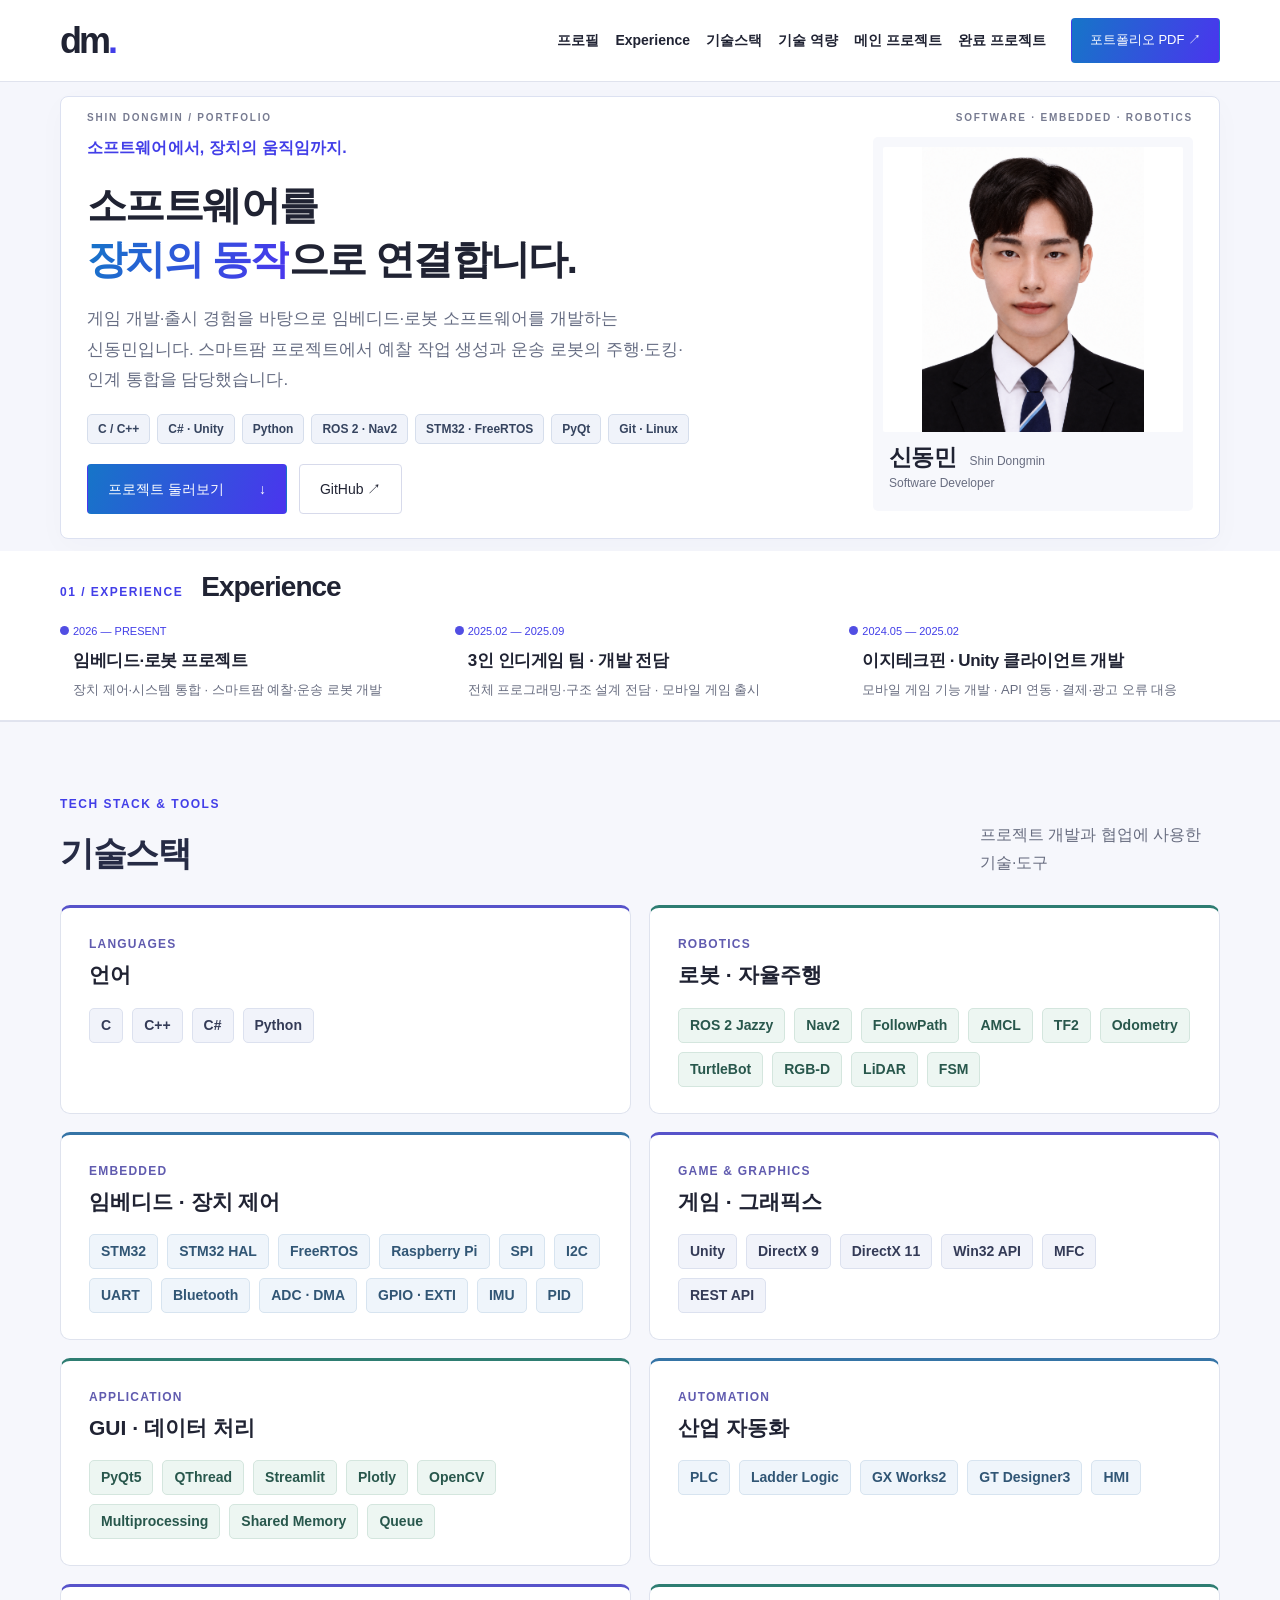
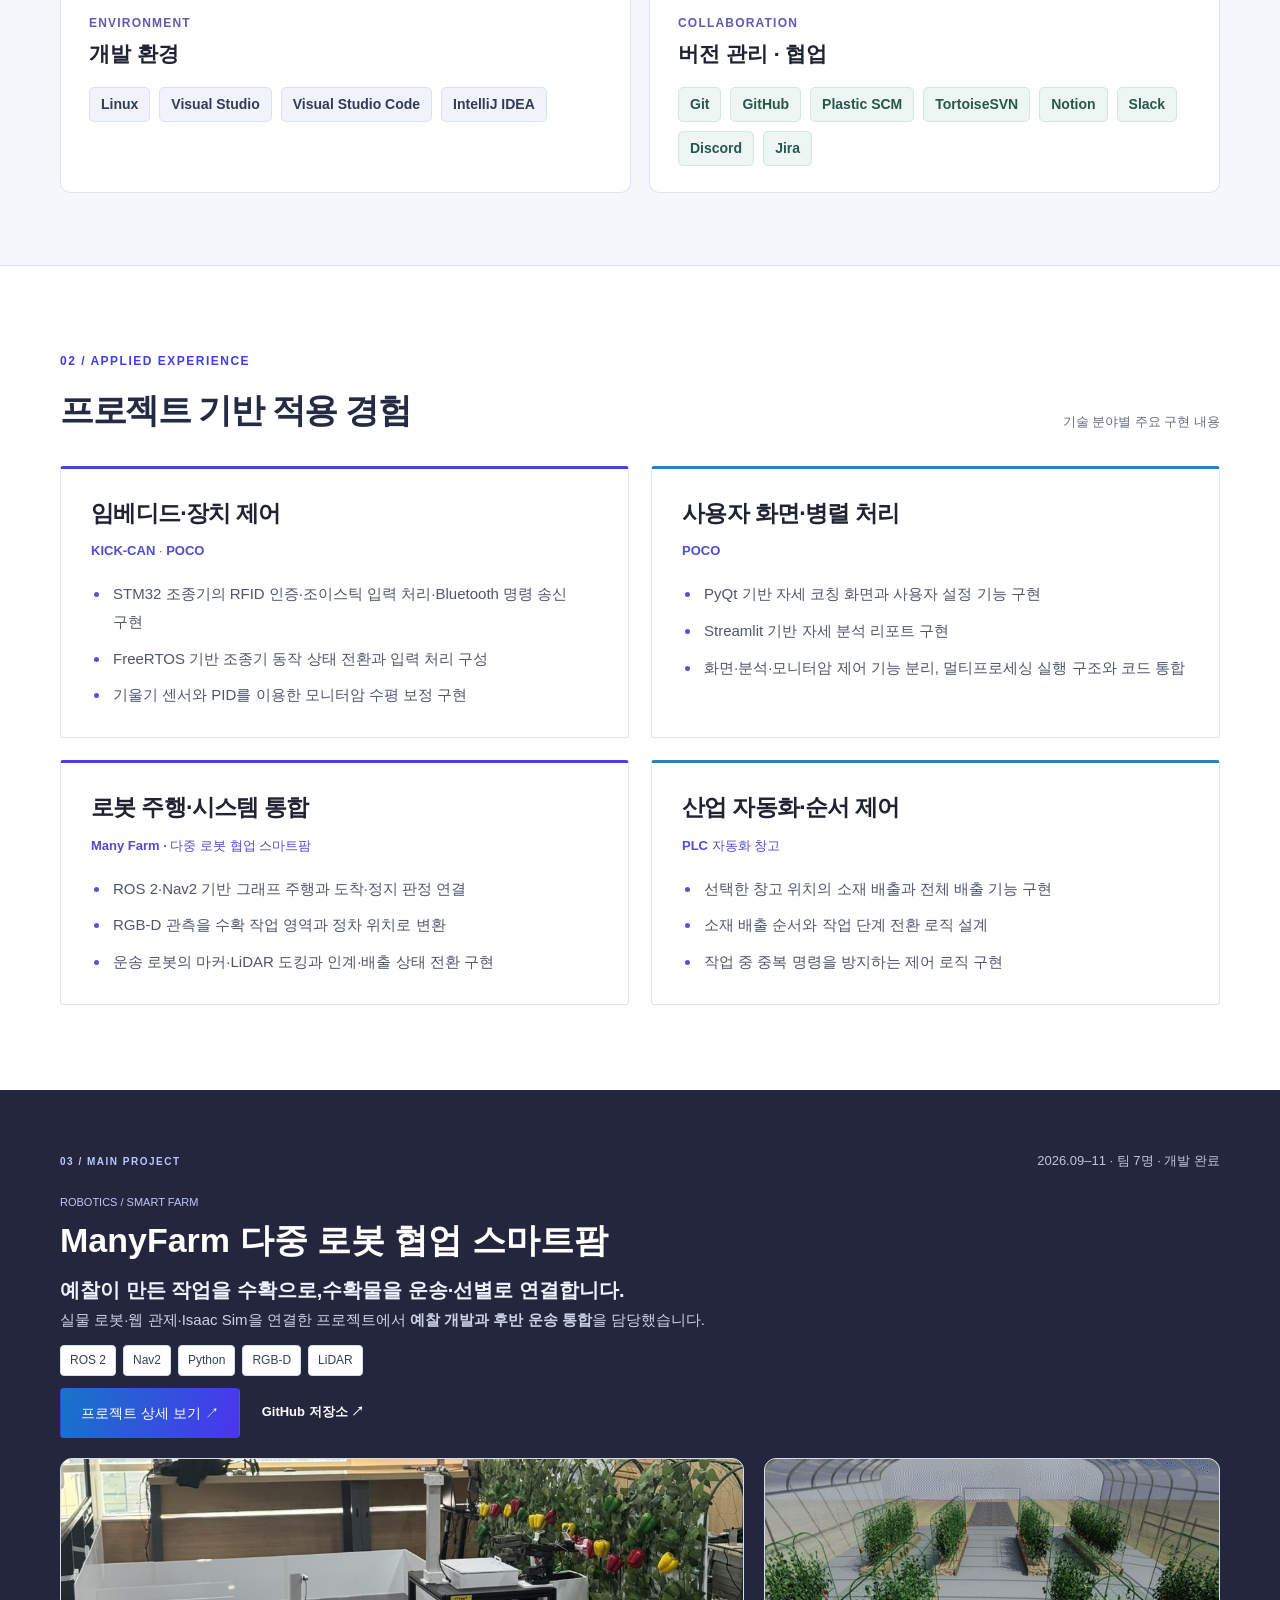
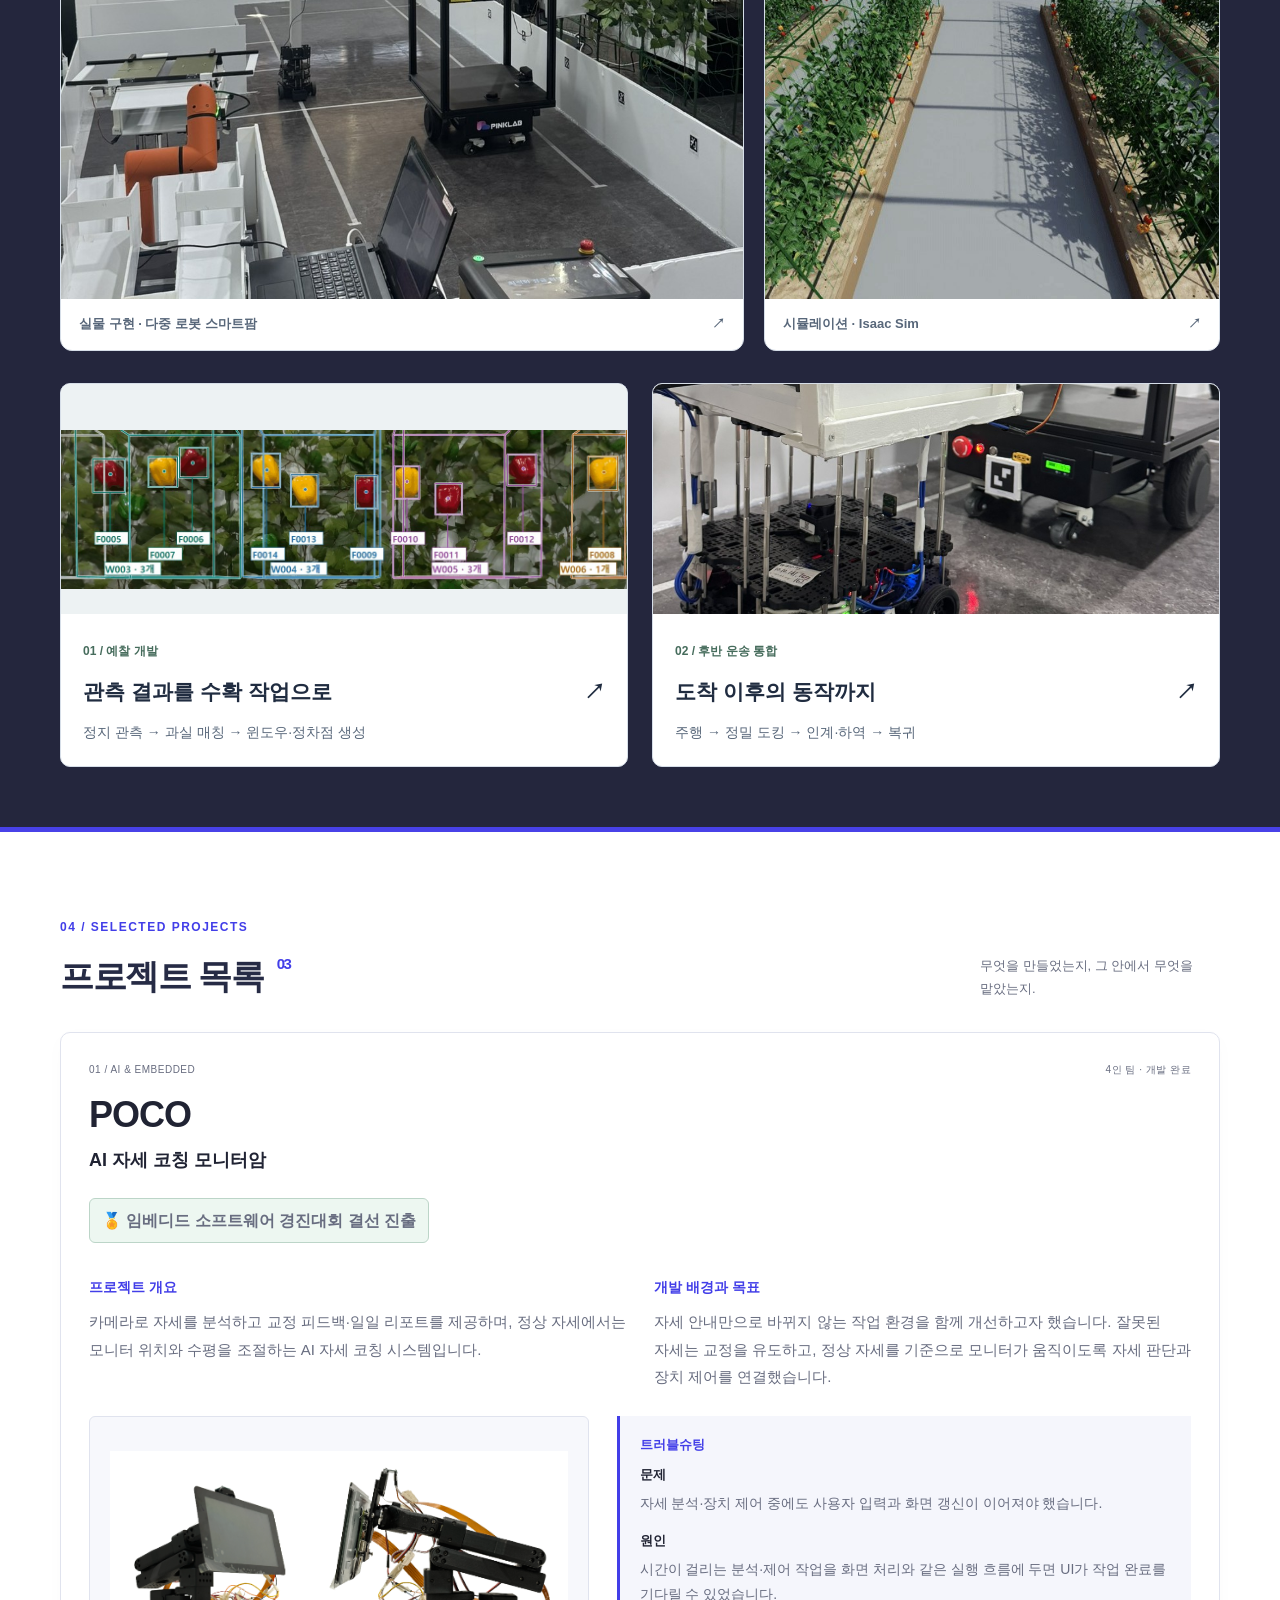
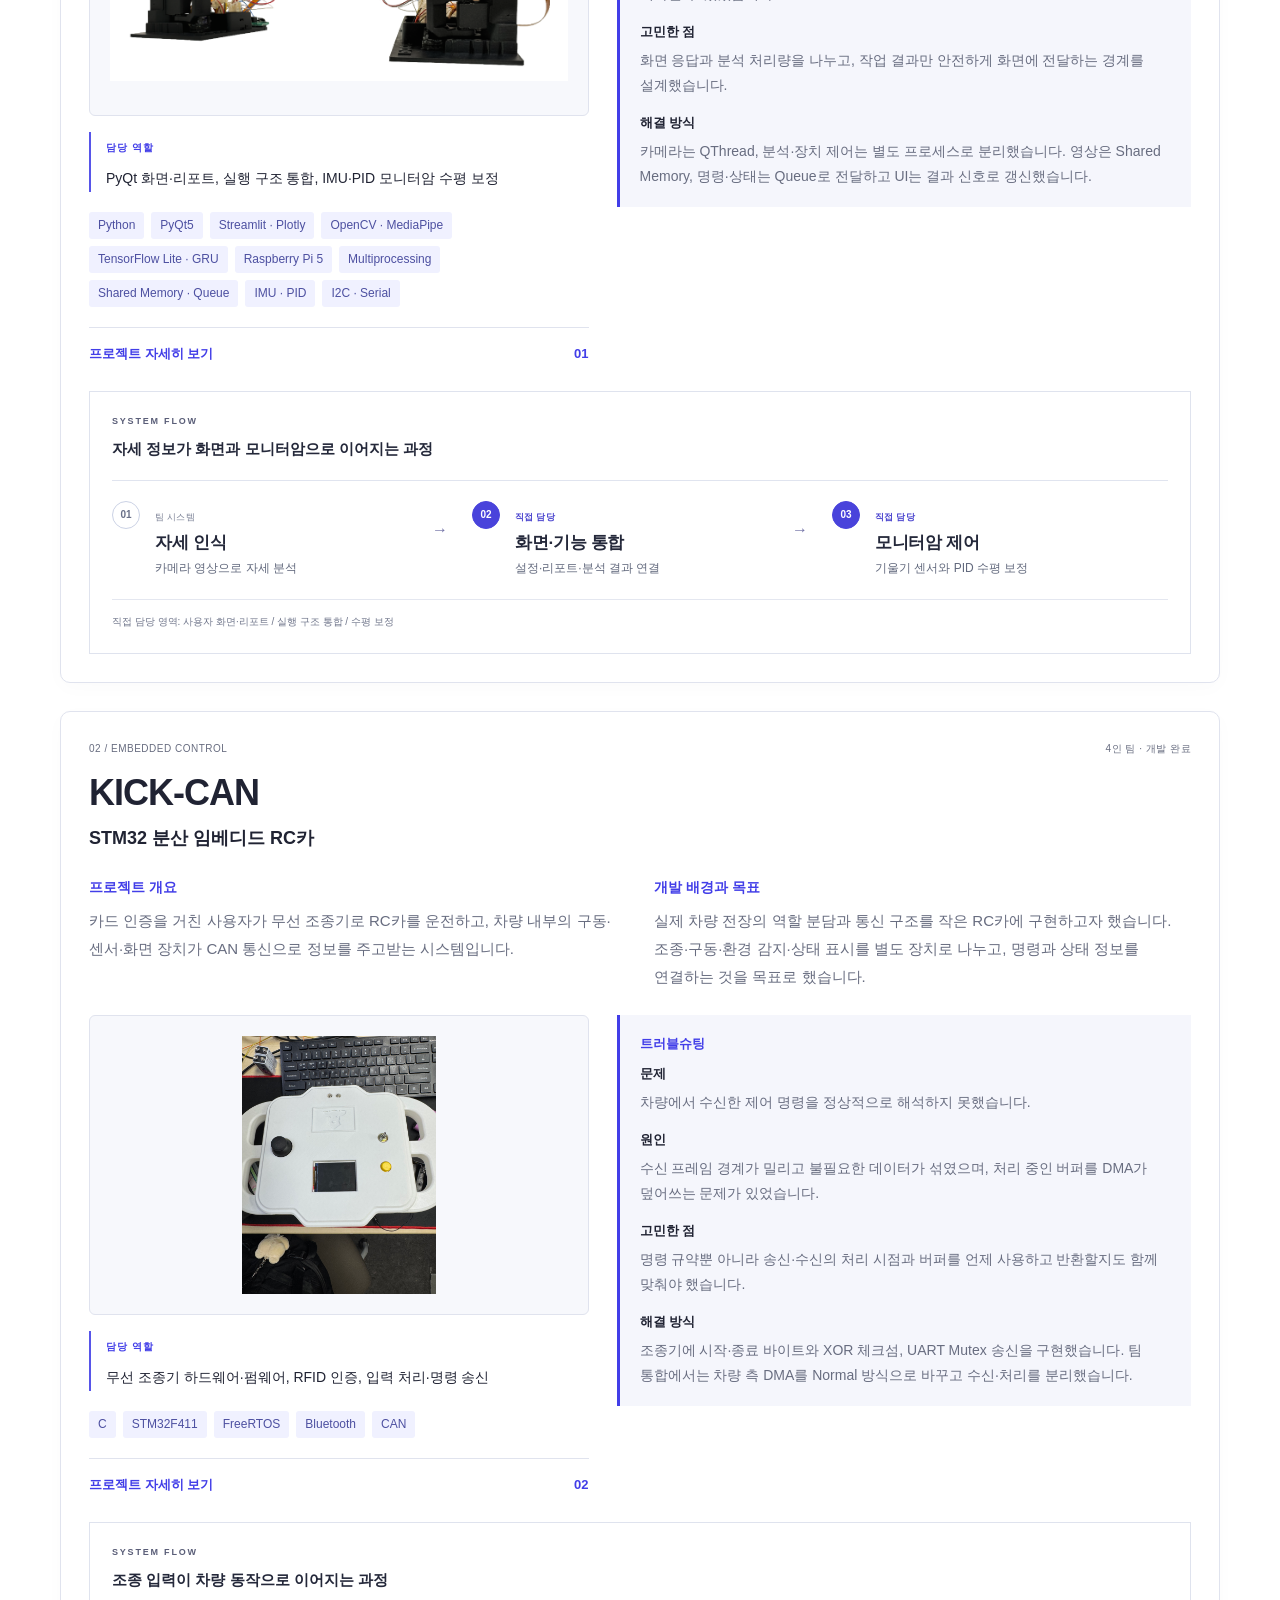
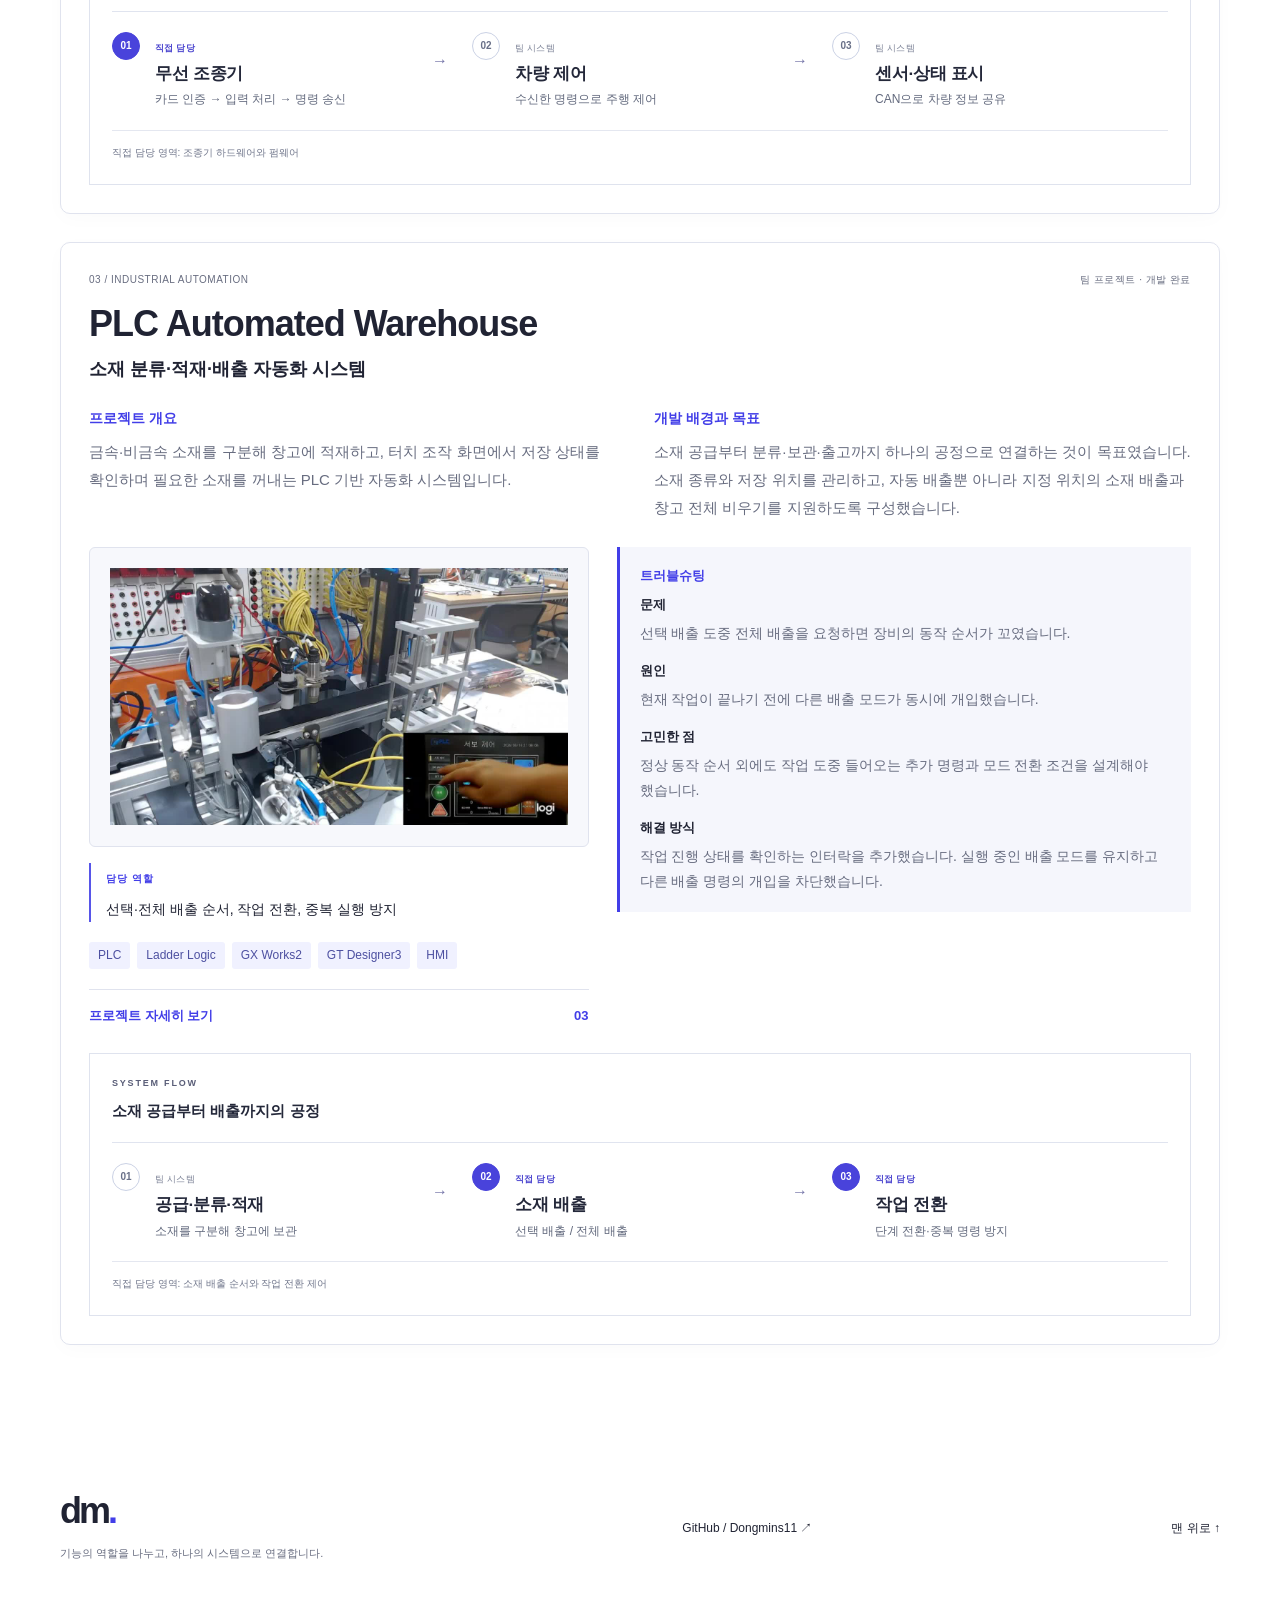
==== index.html @ 3f3f2075 "Add categorized technology stack section to portfolio" ====
<!DOCTYPE html>

<html lang="ko"><head><meta charset="utf-8"/><meta content="width=device-width,initial-scale=1" name="viewport"/><title>신동민 | Software · Embedded · Robotics</title><meta content="신동민 개발자 포트폴리오. 스마트팜 예찰 로봇, POCO 모니터암, KICK-CAN과 PLC 자동화 프로젝트를 소개합니다." name="description"/><link href="main-layout.css" rel="stylesheet"/><style>.local-robot-link{display:inline-flex;margin-top:22px}.local-preview-label{font-size:12px;color:#777b91;text-align:center;padding:10px;border-bottom:1px solid #e0e3ee}</style><style>
#main-project{scroll-margin-top:100px}.mf-heading{display:flex;justify-content:space-between;align-items:center;gap:20px;margin-bottom:30px}.mf-heading .eyebrow{margin:0}.mf-heading>span{font-size:13px;color:#bdc7dc}.mf-feature{display:grid;grid-template-columns:1fr 1.25fr;gap:40px;align-items:center}.mf-copy h2{font-size:36px;line-height:1.3;margin:12px 0 22px}.mf-lead{font-size:20px;line-height:1.65;font-weight:650;color:#eef2ff}.mf-summary{font-size:15px;line-height:1.9;color:#cbd3e6}.mf-tags{display:flex;gap:7px;flex-wrap:wrap;margin:20px 0}.mf-tags span{color:#334155;font-size:12px;border:1px solid #d6dee8;background:#fff;padding:4px 9px;border-radius:4px}.mf-actions{display:flex;gap:22px;align-items:center;flex-wrap:wrap;margin:24px 0}.mf-repo{font-size:13px;font-weight:650}.mf-cover{display:block;background:#fff;border:1px solid #d6dee8;border-radius:12px;overflow:hidden}.mf-cover img{width:100%;aspect-ratio:16/10;object-fit:cover;display:block}.mf-cover>span{display:flex;justify-content:space-between;padding:14px 18px;font-size:13px;color:#58677a}.mf-work-grid{display:grid;grid-template-columns:1fr 1fr;gap:24px;margin-top:32px}.mf-work{background:white;border:1px solid #d6dee8;border-radius:10px;overflow:hidden;transition:box-shadow .2s}.mf-work:hover{box-shadow:0 8px 24px #263c5118}.mf-work-image{height:230px;background:#edf2f3;display:flex;align-items:center}.mf-work-image img{width:100%;height:100%;object-fit:cover;object-position:center 65%}.mf-work:first-child img{object-fit:contain}.mf-work-copy{padding:22px}.mf-work-copy>span{font-size:12px;font-weight:700;color:#466c5c}.mf-work-copy h3{color:#202c40;font-size:21px;margin:10px 0;display:flex;justify-content:space-between;gap:12px}.mf-work-copy p{font-size:14px;line-height:1.7;color:#58677a;margin:0}
@media(max-width:850px){.mf-feature{grid-template-columns:1fr}.mf-cover img{aspect-ratio:16/9}.mf-work-image{height:180px}}
@media(max-width:600px){.mf-heading{display:block}.mf-heading>span{display:block;margin-top:10px}.mf-copy h2{font-size:29px}.mf-work-grid{grid-template-columns:1fr}.mf-work-image{height:220px}.mf-work-copy h3{font-size:19px}}
@media print{.mf-work,.mf-feature{break-inside:avoid}.mf-work-image{height:150px}.mf-cover img{max-height:250px;object-fit:contain}}
</style><style>
.intro-stack{display:flex;flex-wrap:wrap;gap:7px;margin-top:18px}.intro-stack span{font-size:12px;font-weight:600;line-height:1.5;padding:5px 10px;border:1px solid #d6deec;border-radius:5px;background:#f0f3fa;color:#36445f}
.mf-feature{grid-template-columns:1fr;gap:16px}.mf-copy{max-width:950px}.mf-copy h2{margin:6px 0 12px}.mf-tags{margin:12px 0}.mf-actions{margin:12px 0 4px}.mf-summary{line-height:1.7}.mf-heading{margin-bottom:20px}.mf-copy h2 br{display:none}.mf-copy h2{font-size:34px}.mf-copy h2 br:after{content:' '}.mf-lead br{display:none}.mf-scenes{display:grid;grid-template-columns:1.5fr 1fr;gap:20px;align-items:stretch}.mf-scenes .mf-cover img{height:440px;aspect-ratio:auto;object-fit:cover}.mf-real img{object-position:center 35%}.mf-sim img{object-position:center}.mf-scenes .mf-cover>span{font-weight:600}
@media(max-width:850px){.mf-scenes .mf-cover img{height:340px}.mf-copy h2{font-size:29px}}
@media(max-width:600px){.mf-scenes{grid-template-columns:1fr;gap:16px}.mf-scenes .mf-real img{height:auto;aspect-ratio:7/5;object-fit:contain}.mf-scenes .mf-sim img{height:210px}.mf-copy h2{font-size:27px}.mf-copy h2 br{display:block}.mf-cover>span{padding:12px;font-size:12px}}
</style><style>.poco-achievement{display:inline-block;margin:12px 0;padding:8px 12px;border:1px solid #bcd5c8;background:#edf7f1;color:#225d43;border-radius:6px;font-size:14px;font-weight:700;line-height:1.7}.project-copy .tags{gap:7px}.project-copy .tags li{font-size:12px}</style><style>
.tech-section{padding:72px 0;background:#f6f7fc;border-block:1px solid #e0e3ee;scroll-margin-top:100px}
.tech-section .section-heading{margin-bottom:28px}.tech-section .section-heading>p{font-size:16px}
.tech-grid{display:grid;grid-template-columns:repeat(2,minmax(0,1fr));gap:18px}
.tech-group{min-width:0;background:white;border:1px solid #dfe3ee;border-radius:10px;padding:26px 28px;border-top:3px solid #5753ca}
.tech-category{font-size:12px;letter-spacing:1.2px;color:#605baf;font-weight:700}
.tech-group h3{font-size:21px;line-height:1.4;margin:5px 0 18px}
.tech-badges{display:flex;flex-wrap:wrap;gap:9px;list-style:none;padding:0;margin:0}
.tech-badges li{font-size:14px;line-height:1.5;font-weight:600;color:#343b57;background:#f1f3fa;border:1px solid #dce1ef;border-radius:5px;padding:6px 11px;max-width:100%;overflow-wrap:anywhere}
.tech-group:nth-child(3n+2){border-top-color:#2e7d72}.tech-group:nth-child(3n+2) .tech-badges li{background:#edf6f2;border-color:#d4e6de;color:#28574c}
.tech-group:nth-child(3n+3){border-top-color:#3574a6}.tech-group:nth-child(3n+3) .tech-badges li{background:#eff5fb;border-color:#d7e4f0;color:#315675}
.site-header nav{gap:16px;white-space:nowrap}
@media(max-width:1100px){.site-header{flex-wrap:wrap;height:auto;padding-block:12px;gap:12px}.site-header nav{order:3;width:100%;margin:0;justify-content:space-between}.site-header .pdf-save{margin-left:auto}}
@media(max-width:700px){.tech-section{padding:48px 0;scroll-margin-top:145px}.tech-grid{grid-template-columns:1fr;gap:14px}.tech-group{padding:22px}.tech-section .section-heading{display:block}.tech-section .section-heading>p{margin-top:12px}.site-header nav{overflow-x:auto;justify-content:flex-start;gap:18px;padding:4px 0 8px}.site-header nav a{font-size:14px;flex-shrink:0}.tech-badges{gap:8px}}
@media print{.tech-section{padding:30px 0}.tech-grid{grid-template-columns:repeat(2,minmax(0,1fr))}.tech-group{break-inside:avoid}.tech-badges li{font-size:14px}}
</style></head><body><a class="skip" href="#main">본문으로 이동</a>
<header class="site-header"><a aria-label="신동민 포트폴리오 홈" class="wordmark" href="#top">dm<span>.</span></a><nav aria-label="주 메뉴"><a href="#about">프로필</a><a href="#journey">Experience</a><a href="#tech-stack">기술스택</a><a href="#skills">기술 역량</a><a href="#main-project">메인 프로젝트</a><a href="#completed-projects">완료 프로젝트</a></nav><a class="pdf-save" href="assets/home/Shin-Dongmin-Portfolio.pdf" id="print-home" rel="noopener" target="_blank">포트폴리오 PDF ↗</a></header>
<main id="main"><section class="hero" id="about"><div class="wrap"><div class="hero-top" id="top"><span>SHIN DONGMIN / PORTFOLIO</span><span>SOFTWARE · EMBEDDED · ROBOTICS</span></div><div class="hero-layout"><div class="hero-copy"><p class="eyebrow">소프트웨어에서, 장치의 움직임까지.</p><h1>소프트웨어를<br/><em>장치의 동작</em>으로 연결합니다.</h1><p class="hero-description">게임 개발·출시 경험을 바탕으로 임베디드·로봇 소프트웨어를 개발하는 신동민입니다. 스마트팜 프로젝트에서 예찰 작업 생성과 운송 로봇의 주행·도킹·인계 통합을 담당했습니다.</p><div aria-label="주요 기술스택" class="intro-stack"><span>C / C++</span><span>C# · Unity</span><span>Python</span><span>ROS 2 · Nav2</span><span>STM32 · FreeRTOS</span><span>PyQt</span><span>Git · Linux</span></div><div class="hero-actions"><a class="button primary" href="#main-project">프로젝트 둘러보기 <span>↓</span></a><a class="button" href="https://github.com/Dongmins11" rel="noopener noreferrer" target="_blank">GitHub ↗</a></div></div><aside class="profile-card"><div class="portrait"><img alt="개발자 신동민의 프로필 사진" height="1422" src="assets/portrait.png" width="1106"/></div><div class="profile-caption"><h2>신동민 <span>Shin Dongmin</span></h2><p>Software Developer</p></div><div class="profile-note">Many Farm · 예찰·운송 로봇 개발</div></aside></div><div class="hero-summary"><div><span>APPLICATION</span><p>게임·서비스 개발 경험</p></div><div><span>EMBEDDED</span><p>센서·모니터암·조종기 제어</p></div><div><span>ROBOTICS</span><p>자율주행·작업 흐름 설계</p></div><a aria-label="기술 역량으로 이동" href="#skills">다음으로 <span>↓</span></a></div></div></section><section class="journey-section" id="journey"><div class="wrap journey-grid"><div class="journey-intro"><p class="eyebrow">01 / EXPERIENCE</p><h2>Experience</h2><p>실무 개발과 출시 경험에서<br/>임베디드·로봇 프로젝트까지.</p></div><ol class="timeline"><li><span class="date">2024.05 — 2025.02</span><h3>이지테크핀 · Unity 클라이언트 개발</h3><p>모바일 게임 기능 개발 · API 연동 · 결제·광고 오류 대응</p></li><li><span class="date">2025.02 — 2025.09</span><h3>3인 인디게임 팀 · 개발 전담</h3><p>전체 프로그래밍·구조 설계 전담 · 모바일 게임 출시</p></li><li><span class="date">2026 — PRESENT</span><h3>임베디드·로봇 프로젝트</h3><p>장치 제어·시스템 통합 · 스마트팜 예찰·운송 로봇 개발</p></li></ol></div></section><section aria-labelledby="tech-title" class="tech-section" id="tech-stack"><div class="wrap"><div class="section-heading"><div><p class="eyebrow">TECH STACK &amp; TOOLS</p><h2 id="tech-title">기술스택</h2></div><p>프로젝트 개발과 협업에 사용한 기술·도구</p></div><div class="tech-grid"><article class="tech-group"><p class="tech-category">LANGUAGES</p><h3>언어</h3><ul class="tech-badges"><li>C</li><li>C++</li><li>C#</li><li>Python</li></ul></article><article class="tech-group"><p class="tech-category">ROBOTICS</p><h3>로봇 · 자율주행</h3><ul class="tech-badges"><li>ROS 2 Jazzy</li><li>Nav2</li><li>FollowPath</li><li>AMCL</li><li>TF2</li><li>Odometry</li><li>TurtleBot</li><li>RGB-D</li><li>LiDAR</li><li>FSM</li></ul></article><article class="tech-group"><p class="tech-category">EMBEDDED</p><h3>임베디드 · 장치 제어</h3><ul class="tech-badges"><li>STM32</li><li>STM32 HAL</li><li>FreeRTOS</li><li>Raspberry Pi</li><li>SPI</li><li>I2C</li><li>UART</li><li>Bluetooth</li><li>ADC · DMA</li><li>GPIO · EXTI</li><li>IMU</li><li>PID</li></ul></article><article class="tech-group"><p class="tech-category">GAME &amp; GRAPHICS</p><h3>게임 · 그래픽스</h3><ul class="tech-badges"><li>Unity</li><li>DirectX 9</li><li>DirectX 11</li><li>Win32 API</li><li>MFC</li><li>REST API</li></ul></article><article class="tech-group"><p class="tech-category">APPLICATION</p><h3>GUI · 데이터 처리</h3><ul class="tech-badges"><li>PyQt5</li><li>QThread</li><li>Streamlit</li><li>Plotly</li><li>OpenCV</li><li>Multiprocessing</li><li>Shared Memory</li><li>Queue</li></ul></article><article class="tech-group"><p class="tech-category">AUTOMATION</p><h3>산업 자동화</h3><ul class="tech-badges"><li>PLC</li><li>Ladder Logic</li><li>GX Works2</li><li>GT Designer3</li><li>HMI</li></ul></article><article class="tech-group"><p class="tech-category">ENVIRONMENT</p><h3>개발 환경</h3><ul class="tech-badges"><li>Linux</li><li>Visual Studio</li><li>Visual Studio Code</li><li>IntelliJ IDEA</li></ul></article><article class="tech-group"><p class="tech-category">COLLABORATION</p><h3>버전 관리 · 협업</h3><ul class="tech-badges"><li>Git</li><li>GitHub</li><li>Plastic SCM</li><li>TortoiseSVN</li><li>Notion</li><li>Slack</li><li>Discord</li><li>Jira</li></ul></article></div></div></section><section class="skills-section wrap" id="skills"><div class="section-heading"><div><p class="eyebrow">02 / APPLIED EXPERIENCE</p><h2>프로젝트 기반 적용 경험</h2></div><p>기술 분야별 주요 구현 내용</p></div><div class="capabilities experience-list"><article><h3>임베디드·장치 제어</h3><p class="experience-projects"><a href="kickcan.html">KICK-CAN</a><span aria-hidden="true"> · </span><a href="poco.html">POCO</a></p><ul><li>STM32 조종기의 RFID 인증·조이스틱 입력 처리·Bluetooth 명령 송신 구현</li><li>FreeRTOS 기반 조종기 동작 상태 전환과 입력 처리 구성</li><li>기울기 센서와 PID를 이용한 모니터암 수평 보정 구현</li></ul></article><article><h3>사용자 화면·병렬 처리</h3><p class="experience-projects"><a href="poco.html">POCO</a></p><ul><li>PyQt 기반 자세 코칭 화면과 사용자 설정 기능 구현</li><li>Streamlit 기반 자세 분석 리포트 구현</li><li>화면·분석·모니터암 제어 기능 분리, 멀티프로세싱 실행 구조와 코드 통합</li></ul></article><article><h3>로봇 주행·시스템 통합</h3><p class="experience-projects"><a href="manyfarm/index.html">Many Farm · 다중 로봇 협업 스마트팜</a></p><ul><li>ROS 2·Nav2 기반 그래프 주행과 도착·정지 판정 연결</li><li>RGB-D 관측을 수확 작업 영역과 정차 위치로 변환</li><li>운송 로봇의 마커·LiDAR 도킹과 인계·배출 상태 전환 구현</li></ul></article><article><h3>산업 자동화·순서 제어</h3><p class="experience-projects"><a href="plc.html">PLC 자동화 창고</a></p><ul><li>선택한 창고 위치의 소재 배출과 전체 배출 기능 구현</li><li>소재 배출 순서와 작업 단계 전환 로직 설계</li><li>작업 중 중복 명령을 방지하는 제어 로직 구현</li></ul></article></div></section><section class="ongoing-section" id="main-project"><div class="wrap"><div class="mf-heading"><p class="eyebrow">03 / MAIN PROJECT</p><span>2026.09–11 · 팀 7명 · 개발 완료</span></div>
<div class="mf-feature"><div class="mf-copy"><p class="mini-label">ROBOTICS / SMART FARM</p><h2>ManyFarm <br/>다중 로봇 협업 스마트팜</h2><p class="mf-lead">예찰이 만든 작업을 수확으로,<br/>수확물을 운송·선별로 연결합니다.</p><p class="mf-summary">실물 로봇·웹 관제·Isaac Sim을 연결한 프로젝트에서 <strong>예찰 개발과 후반 운송 통합</strong>을 담당했습니다.</p><div class="mf-tags"><span>ROS 2</span><span>Nav2</span><span>Python</span><span>RGB-D</span><span>LiDAR</span></div><div class="mf-actions"><a class="button primary" href="manyfarm/index.html">프로젝트 상세 보기 ↗</a><a class="mf-repo" href="https://github.com/Dongmins11/ManyFarm">GitHub 저장소 ↗</a></div></div><div class="mf-scenes"><a class="mf-cover mf-real" href="manyfarm/index.html#overview"><img alt="실제 시험 공간의 예찰·수확·운송 로봇과 선별장" src="assets/home/real.jpg"/><span>실물 구현 · 다중 로봇 스마트팜 <b>↗</b></span></a><a class="mf-cover mf-sim" href="manyfarm/index.html#overview"><img alt="ManyFarm Isaac Sim 가상 농장의 재배 구역과 로봇" src="assets/home/farm.jpg"/><span>시뮬레이션 · Isaac Sim <b>↗</b></span></a></div></div>
<div class="mf-work-grid"><a class="mf-work" href="manyfarm/index.html#scout"><div class="mf-work-image"><img alt="과실 ID와 수량을 묶은 예찰 작업 윈도우" loading="lazy" src="assets/home/scout.jpg"/></div><div class="mf-work-copy"><span>01 / 예찰 개발</span><h3>관측 결과를 수확 작업으로 <b>↗</b></h3><p>정지 관측 → 과실 매칭 → 윈도우·정차점 생성</p></div></a><a class="mf-work" href="manyfarm/index.html#transport"><div class="mf-work-image"><img alt="운송로봇과 수확로봇의 실물 도킹·인계 위치" loading="lazy" src="assets/home/docking.jpg"/></div><div class="mf-work-copy"><span>02 / 후반 운송 통합</span><h3>도착 이후의 동작까지 <b>↗</b></h3><p>주행 → 정밀 도킹 → 인계·하역 → 복귀</p></div></a></div></div></section><section class="projects wrap" id="completed-projects"><div class="section-heading"><div><p class="eyebrow">04 / SELECTED PROJECTS</p><h2>프로젝트 목록<span class="sup">03</span></h2></div><p>무엇을 만들었는지, 그 안에서 무엇을 맡았는지.</p></div>
<article class="project-row"><header class="project-overview"><div class="meta"><span>01 / AI &amp; EMBEDDED</span><span>4인 팀 · 개발 완료</span></div><h3><a href="poco.html">POCO</a></h3><p class="project-name">AI 자세 코칭 모니터암</p><p class="poco-achievement">🏅 임베디드 소프트웨어 경진대회 결선 진출</p><div class="project-context"><div><h4>프로젝트 개요</h4><p>카메라로 자세를 분석하고 교정 피드백·일일 리포트를 제공하며, 정상 자세에서는 모니터 위치와 수평을 조절하는 AI 자세 코칭 시스템입니다.</p></div><div><h4>개발 배경과 목표</h4><p>자세 안내만으로 바뀌지 않는 작업 환경을 함께 개선하고자 했습니다. 잘못된 자세는 교정을 유도하고, 정상 자세를 기준으로 모니터가 움직이도록 자세 판단과 장치 제어를 연결했습니다.</p></div></div></header><div class="project-body"><div class="project-media"><figure class="project-visual"><a aria-label="POCO 상세 보기" class="project-image poco-image" href="poco.html"><img alt="제작한 POCO 4축 모니터암의 정면과 측면" loading="lazy" src="assets/monitor-arm-cropped.png"/></a></figure><div class="project-copy"><div class="role"><span>담당 역할</span><p>PyQt 화면·리포트, 실행 구조 통합, IMU·PID 모니터암 수평 보정</p></div><ul aria-label="기술 스택" class="tags"><li>Python</li><li>PyQt5</li><li>Streamlit · Plotly</li><li>OpenCV · MediaPipe</li><li>TensorFlow Lite · GRU</li><li>Raspberry Pi 5</li><li>Multiprocessing</li><li>Shared Memory · Queue</li><li>IMU · PID</li><li>I2C · Serial</li></ul><a class="project-link" href="poco.html">프로젝트 자세히 보기 <span>01</span></a></div></div><section class="project-troubleshooting"><h4>트러블슈팅</h4><dl class="trouble-summary"><div><dt>문제</dt><dd>자세 분석·장치 제어 중에도 사용자 입력과 화면 갱신이 이어져야 했습니다.</dd></div><div><dt>원인</dt><dd>시간이 걸리는 분석·제어 작업을 화면 처리와 같은 실행 흐름에 두면 UI가 작업 완료를 기다릴 수 있었습니다.</dd></div><div><dt>고민한 점</dt><dd>화면 응답과 분석 처리량을 나누고, 작업 결과만 안전하게 화면에 전달하는 경계를 설계했습니다.</dd></div><div><dt>해결 방식</dt><dd>카메라는 QThread, 분석·장치 제어는 별도 프로세스로 분리했습니다. 영상은 Shared Memory, 명령·상태는 Queue로 전달하고 UI는 결과 신호로 갱신했습니다.</dd></div></dl></section></div><figure class="process-diagram"><figcaption><span>SYSTEM FLOW</span><strong>자세 정보가 화면과 모니터암으로 이어지는 과정</strong></figcaption><ol><li class=""><span class="step-no">01</span><div><span class="ownership">팀 시스템</span><h4>자세 인식</h4><p>카메라 영상으로 자세 분석</p></div></li><li class="owned"><span class="step-no">02</span><div><span class="ownership">직접 담당</span><h4>화면·기능 통합</h4><p>설정·리포트·분석 결과 연결</p></div></li><li class="owned"><span class="step-no">03</span><div><span class="ownership">직접 담당</span><h4>모니터암 제어</h4><p>기울기 센서와 PID 수평 보정</p></div></li></ol><p class="flow-note">직접 담당 영역: 사용자 화면·리포트 / 실행 구조 통합 / 수평 보정</p></figure></article>
<article class="project-row"><header class="project-overview"><div class="meta"><span>02 / EMBEDDED CONTROL</span><span>4인 팀 · 개발 완료</span></div><h3><a href="kickcan.html">KICK-CAN</a></h3><p class="project-name">STM32 분산 임베디드 RC카</p><div class="project-context"><div><h4>프로젝트 개요</h4><p>카드 인증을 거친 사용자가 무선 조종기로 RC카를 운전하고, 차량 내부의 구동·센서·화면 장치가 CAN 통신으로 정보를 주고받는 시스템입니다.</p></div><div><h4>개발 배경과 목표</h4><p>실제 차량 전장의 역할 분담과 통신 구조를 작은 RC카에 구현하고자 했습니다. 조종·구동·환경 감지·상태 표시를 별도 장치로 나누고, 명령과 상태 정보를 연결하는 것을 목표로 했습니다.</p></div></div></header><div class="project-body"><div class="project-media"><figure class="project-visual"><a aria-label="KICK-CAN 상세 보기" class="project-image kick-image" href="kickcan.html"><img alt="직접 제작한 KICK-CAN RFID 무선 Controller" loading="lazy" src="assets/project-photo-1.jpg"/></a></figure><div class="project-copy"><div class="role"><span>담당 역할</span><p>무선 조종기 하드웨어·펌웨어, RFID 인증, 입력 처리·명령 송신</p></div><ul aria-label="기술 스택" class="tags"><li>C</li><li>STM32F411</li><li>FreeRTOS</li><li>Bluetooth</li><li>CAN</li></ul><a class="project-link" href="kickcan.html">프로젝트 자세히 보기 <span>02</span></a></div></div><section class="project-troubleshooting"><h4>트러블슈팅</h4><dl class="trouble-summary"><div><dt>문제</dt><dd>차량에서 수신한 제어 명령을 정상적으로 해석하지 못했습니다.</dd></div><div><dt>원인</dt><dd>수신 프레임 경계가 밀리고 불필요한 데이터가 섞였으며, 처리 중인 버퍼를 DMA가 덮어쓰는 문제가 있었습니다.</dd></div><div><dt>고민한 점</dt><dd>명령 규약뿐 아니라 송신·수신의 처리 시점과 버퍼를 언제 사용하고 반환할지도 함께 맞춰야 했습니다.</dd></div><div><dt>해결 방식</dt><dd>조종기에 시작·종료 바이트와 XOR 체크섬, UART Mutex 송신을 구현했습니다. 팀 통합에서는 차량 측 DMA를 Normal 방식으로 바꾸고 수신·처리를 분리했습니다.</dd></div></dl></section></div><figure class="process-diagram"><figcaption><span>SYSTEM FLOW</span><strong>조종 입력이 차량 동작으로 이어지는 과정</strong></figcaption><ol><li class="owned"><span class="step-no">01</span><div><span class="ownership">직접 담당</span><h4>무선 조종기</h4><p>카드 인증 → 입력 처리 → 명령 송신</p></div></li><li class=""><span class="step-no">02</span><div><span class="ownership">팀 시스템</span><h4>차량 제어</h4><p>수신한 명령으로 주행 제어</p></div></li><li class=""><span class="step-no">03</span><div><span class="ownership">팀 시스템</span><h4>센서·상태 표시</h4><p>CAN으로 차량 정보 공유</p></div></li></ol><p class="flow-note">직접 담당 영역: 조종기 하드웨어와 펌웨어</p></figure></article><article class="project-row" id="plc-project"><header class="project-overview"><div class="meta"><span>03 / INDUSTRIAL AUTOMATION</span><span>팀 프로젝트 · 개발 완료</span></div><h3><a href="plc.html">PLC Automated Warehouse</a></h3><p class="project-name">소재 분류·적재·배출 자동화 시스템</p><div class="project-context"><div><h4>프로젝트 개요</h4><p>금속·비금속 소재를 구분해 창고에 적재하고, 터치 조작 화면에서 저장 상태를 확인하며 필요한 소재를 꺼내는 PLC 기반 자동화 시스템입니다.</p></div><div><h4>개발 배경과 목표</h4><p>소재 공급부터 분류·보관·출고까지 하나의 공정으로 연결하는 것이 목표였습니다. 소재 종류와 저장 위치를 관리하고, 자동 배출뿐 아니라 지정 위치의 소재 배출과 창고 전체 비우기를 지원하도록 구성했습니다.</p></div></div></header><div class="project-body"><div class="project-media"><figure class="project-visual"><a aria-label="PLC 자동화 창고 상세 보기" class="project-image" href="plc.html"><img alt="PLC 자동화 창고의 실제 공정 장비와 조작 화면" loading="lazy" src="assets/plc-overview.jpg"/></a></figure><div class="project-copy"><div class="role"><span>담당 역할</span><p>선택·전체 배출 순서, 작업 전환, 중복 실행 방지</p></div><ul aria-label="기술 스택" class="tags"><li>PLC</li><li>Ladder Logic</li><li>GX Works2</li><li>GT Designer3</li><li>HMI</li></ul><a class="project-link" href="plc.html">프로젝트 자세히 보기 <span>03</span></a></div></div><section class="project-troubleshooting"><h4>트러블슈팅</h4><dl class="trouble-summary"><div><dt>문제</dt><dd>선택 배출 도중 전체 배출을 요청하면 장비의 동작 순서가 꼬였습니다.</dd></div><div><dt>원인</dt><dd>현재 작업이 끝나기 전에 다른 배출 모드가 동시에 개입했습니다.</dd></div><div><dt>고민한 점</dt><dd>정상 동작 순서 외에도 작업 도중 들어오는 추가 명령과 모드 전환 조건을 설계해야 했습니다.</dd></div><div><dt>해결 방식</dt><dd>작업 진행 상태를 확인하는 인터락을 추가했습니다. 실행 중인 배출 모드를 유지하고 다른 배출 명령의 개입을 차단했습니다.</dd></div></dl></section></div><figure class="process-diagram"><figcaption><span>SYSTEM FLOW</span><strong>소재 공급부터 배출까지의 공정</strong></figcaption><ol><li class=""><span class="step-no">01</span><div><span class="ownership">팀 시스템</span><h4>공급·분류·적재</h4><p>소재를 구분해 창고에 보관</p></div></li><li class="owned"><span class="step-no">02</span><div><span class="ownership">직접 담당</span><h4>소재 배출</h4><p>선택 배출 / 전체 배출</p></div></li><li class="owned"><span class="step-no">03</span><div><span class="ownership">직접 담당</span><h4>작업 전환</h4><p>단계 전환·중복 명령 방지</p></div></li></ol><p class="flow-note">직접 담당 영역: 소재 배출 순서와 작업 전환 제어</p></figure></article></section></main><footer class="footer wrap"><div><a class="wordmark" href="#top">dm<span>.</span></a><p>기능의 역할을 나누고, 하나의 시스템으로 연결합니다.</p></div><a href="https://github.com/Dongmins11" rel="noopener noreferrer" target="_blank">GitHub / Dongmins11 ↗</a><a href="#top">맨 위로 ↑</a></footer></body></html>
---- main-layout.css ----
@font-face{font-family:Pretendard;src:url('https://raw.githubusercontent.com/orioncactus/pretendard/v1.3.9/packages/pretendard/dist/web/variable/woff2/PretendardVariable.woff2') format('woff2');font-weight:100 900;font-display:swap}
:root{--ink:#202333;--muted:#686d80;--accent:#423ee8;--line:#e0e3ee;--paper:#ffffff}*{box-sizing:border-box}html{scroll-behavior:smooth;scroll-padding-top:95px}body{margin:0;background:var(--paper);color:var(--ink);font-family:Pretendard,'Malgun Gothic',sans-serif;line-height:1.75;word-break:keep-all}a{color:inherit;text-decoration:none}a:focus-visible{outline:3px solid #c97936;outline-offset:5px}img{max-width:100%;display:block}h1,h2,h3,p,figure{margin:0}button,a{-webkit-tap-highlight-color:transparent}.wrap{width:min(1160px,calc(100% - 96px));margin:auto}.skip{position:fixed;top:-90px;z-index:10;background:white;padding:12px}.skip:focus{top:0}.site-header{height:82px;display:flex;align-items:center;gap:40px;padding:0 max(48px,calc((100% - 1160px)/2));position:sticky;top:0;z-index:5;background:#fffffff5;border-bottom:1px solid var(--line);backdrop-filter:blur(14px)}.wordmark{font-size:36px;font-weight:850;letter-spacing:-3px;line-height:1}.wordmark span{color:var(--accent)}nav{display:flex;gap:30px;margin-left:auto;font-size:14px;font-weight:650}nav a:hover{color:var(--accent)}.pdf-save{font-size:13px;padding:10px 18px;border:1px solid #daddeb;border-radius:4px}.hero{background:#f6f7fc;padding:29px 0 0}.hero-top{display:flex;justify-content:space-between;font-size:10px;font-weight:650;letter-spacing:1.8px;color:#777b91}.hero-layout{display:grid;grid-template-columns:1.5fr 1fr;gap:80px;align-items:center;padding:55px 0 48px}.eyebrow{font-size:12px;letter-spacing:1.5px;font-weight:700;color:var(--accent);margin-bottom:16px}.hero-copy>.eyebrow{letter-spacing:.1px;font-size:16px}.hero h1{font-size:clamp(42px,4.3vw,64px);line-height:1.22;letter-spacing:-3px;font-weight:750}.hero h1 em{font-style:normal;color:var(--accent)}.hero-description{margin-top:24px;font-size:17px;line-height:1.9;color:#666d83}.hero-actions{display:flex;gap:12px;margin-top:30px}.button{padding:12px 20px;font-size:14px;border:1px solid #d7daeb;border-radius:4px;display:inline-flex;gap:35px;align-items:center}.primary{background:var(--ink);color:white;border-color:var(--ink)}.button:hover{transform:translateY(-2px)}.profile-card{width:100%;max-width:330px;justify-self:end;background:#ffffff;padding:14px;border:1px solid #dce0f2;box-shadow:15px 16px 0 #e5e8fa;transform:rotate(1deg);border-radius:5px}.portrait{height:288px;background:white;overflow:hidden;border-radius:2px}.portrait img{width:100%;height:100%;object-fit:contain;object-position:center bottom}.profile-caption{padding:16px 7px 12px}.profile-caption h2{font-size:25px;letter-spacing:-.7px}.profile-caption h2 span{font-size:12px;font-weight:450;color:var(--muted);margin-left:8px;letter-spacing:0}.profile-caption p{font-size:12px;color:var(--muted)}.profile-note{border-top:1px solid var(--line);padding:12px 7px 0;font-size:11px;display:flex;align-items:center;gap:7px}.status-dot{width:6px;height:6px;border-radius:50%;background:var(--accent);display:inline-block;flex-shrink:0}.hero-summary{display:grid;grid-template-columns:1fr 1.3fr 1.2fr auto;border-top:1px solid #d8dcf0;padding:25px 0;gap:25px}.hero-summary span{font-size:10px;font-weight:650;letter-spacing:1px;color:#545fc1}.hero-summary p{font-size:14px;margin-top:4px}.hero-summary>a{font-size:11px;display:flex;align-items:center;gap:18px}.skills-section,.projects{padding-block:85px}.section-heading{display:flex;justify-content:space-between;align-items:end;gap:30px;margin-bottom:32px}.section-heading h2{font-size:34px;line-height:1.35;letter-spacing:-1.4px}.section-heading>p{font-size:13px;color:var(--muted);max-width:240px}.capabilities{display:grid;grid-template-columns:repeat(3,1fr);gap:20px}.capabilities article{border:1px solid var(--line);border-radius:6px;padding:28px;background:white;display:flex;flex-direction:column}.card-index{font-size:10px;letter-spacing:1.1px;color:var(--accent);font-weight:650}.capabilities h3{font-size:24px;line-height:1.4;letter-spacing:-.7px;margin:20px 0 16px}.capabilities p{font-size:15px;color:var(--muted);line-height:1.9}.tech{font-size:11px;color:var(--accent);padding:22px 0;line-height:1.8;margin-top:auto}.capabilities a{font-size:13px;font-weight:600;border-top:1px solid var(--line);padding-top:15px;display:flex;justify-content:space-between}.ongoing-section{padding:60px 0;background:#24263d;color:#ffffff}.ongoing-label{display:flex;align-items:center;gap:10px;font-size:11px;letter-spacing:1px;color:#bcc6ff;margin-bottom:30px}.ongoing-label>span:last-child{margin-left:auto;letter-spacing:0}.ongoing-section .status-dot{background:#bcc6ff}.ongoing-grid{display:grid;grid-template-columns:1fr 1fr;gap:65px}.ongoing-grid h2{font-size:34px;line-height:1.5;letter-spacing:-1.3px;margin-bottom:20px}.ongoing-grid p{color:#d2d6ed;font-size:16px;line-height:1.9}.ongoing-section .eyebrow{color:#bcc6ff;font-size:10px}.ongoing-role{padding-left:30px;border-left:1px solid #505571}.mini-label{font-size:11px;color:#bcc6ff}.ongoing-role h3{font-size:24px;line-height:1.5;letter-spacing:-.5px;margin:10px 0 20px}.ongoing-role ul{list-style:none;padding:0;margin:0}.ongoing-role li{margin-bottom:14px;display:grid;grid-template-columns:110px 1fr;gap:12px;font-size:13px}.ongoing-role li span{color:#d2d6ed}.ongoing-stack{font-size:11px;border-top:1px solid #505571;padding-top:18px;margin-top:20px;color:#bcc6ff}.robot-flow{margin-top:30px;padding:10px;background:#ffffff;border-radius:5px}.robot-flow img{width:100%}.sup{font-size:15px;color:var(--accent);margin-left:13px;vertical-align:top}.project-row{display:grid;grid-template-columns:1.05fr 1fr;gap:50px;padding:35px 0 45px;border-bottom:1px solid var(--line);align-items:start}.project-row+.project-row{padding-top:45px}.project-visual{min-width:0}.project-image{display:block;height:300px;background:#f5f6fc;border:1px solid var(--line);border-radius:6px;padding:20px;overflow:hidden}.project-image img{width:100%;height:100%;object-fit:contain;transition:transform .25s}.project-image:hover img{transform:scale(1.025)}.system-map{margin-top:14px;width:100%;border:1px solid var(--line);border-radius:4px}.meta{display:flex;justify-content:space-between;gap:15px;font-size:10px;letter-spacing:.5px;color:var(--muted)}.project-copy h3{font-size:36px;line-height:1.2;letter-spacing:-1px;margin:18px 0 8px}.project-name{font-size:18px;font-weight:600;margin-bottom:14px}.project-copy>p:not(.project-name){font-size:15px;color:var(--muted);line-height:1.9}.role{margin-top:22px;padding:0 0 0 15px;border-left:2px solid #5755e9}.role>span{font-size:10px;letter-spacing:1px;font-weight:650;color:var(--accent)}.role p{font-size:14px;line-height:1.85;margin-top:6px}.tags{display:flex;flex-wrap:wrap;gap:6px;list-style:none;padding:0;margin:20px 0}.tags li{font-size:10px;padding:3px 9px;background:#eff0ff;color:#4d50a1;border-radius:3px}.project-link{display:flex;justify-content:space-between;border-top:1px solid var(--line);padding-top:15px;font-size:13px;font-weight:650;color:var(--accent)}.journey-section{background:#f5f6fc;padding:70px 0}.journey-grid{display:grid;grid-template-columns:.8fr 1.2fr;gap:80px}.journey-intro h2{font-size:34px;line-height:1.45;letter-spacing:-1px;margin-bottom:20px}.journey-intro>p:last-child{font-size:15px;color:var(--muted);line-height:1.9}.timeline{list-style:none;margin:0;padding:0 0 0 28px;border-left:1px solid #d0d5ee;display:flex;flex-direction:column-reverse;gap:30px}.timeline li{position:relative}.timeline li:before{content:'';position:absolute;left:-33px;top:10px;width:9px;height:9px;border-radius:50%;background:#514ee3}.date{font-size:11px;color:var(--accent)}.timeline h3{font-size:20px;letter-spacing:-.4px;margin:5px 0 8px}.timeline p{font-size:14px;color:var(--muted);line-height:1.9}.footer{padding-block:35px;display:flex;align-items:center;justify-content:space-between;gap:25px}.footer p{font-size:11px;color:var(--muted);margin-top:12px}.footer>a{font-size:12px}
@media(max-width:1000px){body:not(.pdf-preview){.wrap{width:calc(100% - 56px)}.site-header{padding-inline:28px;gap:24px}nav{gap:22px}.hero-layout{gap:45px}.hero h1{font-size:48px}.profile-card{max-width:290px}.portrait{height:250px}.section-heading h2{font-size:28px}.capabilities article{padding:22px}.capabilities h3{font-size:21px}.ongoing-grid{gap:30px}.project-row{gap:30px}.project-copy h3{font-size:30px}.journey-grid{gap:40px}}}
@media(max-width:700px){body:not(.pdf-preview){html{scroll-padding-top:110px}.wrap{width:calc(100% - 40px)}.site-header{height:auto;min-height:76px;padding:13px 20px;gap:12px;flex-wrap:wrap}.wordmark{font-size:29px}nav{order:3;width:100%;justify-content:space-between;margin:0;font-size:12px;gap:10px}.pdf-save{margin-left:auto;font-size:11px;padding:6px 11px}.hero-top{font-size:8px;letter-spacing:.8px}.hero-top span:last-child{display:none}.hero-layout{grid-template-columns:1fr;gap:35px;padding-top:32px}.hero h1{font-size:43px;letter-spacing:-1.9px}.hero-copy>.eyebrow{font-size:13px}.hero-description{font-size:14px}.hero-description br{display:none}.hero-actions{margin-top:24px;gap:8px}.button{font-size:12px;gap:18px;padding:11px 15px}.profile-card{justify-self:start;max-width:none;display:grid;grid-template-columns:105px 1fr;transform:none;box-shadow:6px 7px 0 #e5e8fa;padding:10px;gap:0 15px}.portrait{height:132px;grid-row:1/3}.profile-caption{padding:12px 0}.profile-caption h2{font-size:23px}.profile-caption h2 span{display:block;margin-left:0;font-size:11px}.profile-note{font-size:9px;padding:8px 0;align-self:end;line-height:1.7}.hero-summary{grid-template-columns:1fr;gap:10px;padding:21px 0}.hero-summary>div{display:flex;align-items:center;gap:15px}.hero-summary>div>span{width:80px;font-size:9px}.hero-summary p{font-size:12px;margin:0}.hero-summary>a{display:none}.section-heading{display:block;margin-bottom:26px}.section-heading>p{max-width:none;margin-top:15px;font-size:12px}.section-heading h2{font-size:27px}.skills-section,.projects{padding-block:48px}.capabilities{grid-template-columns:1fr;gap:14px}.capabilities article{padding:24px}.capabilities h3{font-size:24px;margin-block:12px}.capabilities h3 br{display:none}.capabilities p{font-size:14px}.tech{padding:16px 0}.ongoing-section{padding:38px 0}.ongoing-label{font-size:9px;letter-spacing:0;gap:6px}.ongoing-label>span:last-child{font-size:9px}.ongoing-grid{grid-template-columns:1fr;gap:25px}.ongoing-grid h2{font-size:27px}.ongoing-grid p{font-size:14px}.ongoing-role{padding:22px 0 0;border-left:0;border-top:1px solid #505571}.ongoing-role h3{font-size:23px}.ongoing-role li{grid-template-columns:95px 1fr;font-size:12px;gap:10px}.ongoing-stack{font-size:10px;overflow-wrap:anywhere}.robot-flow{padding:5px}.project-row{grid-template-columns:1fr;gap:23px;padding-top:15px}.project-row+.project-row{padding-top:35px}.project-image{height:260px}.project-copy h3{font-size:32px;overflow-wrap:anywhere}.project-copy>p:not(.project-name){font-size:14px}.meta{font-size:9px}.project-name{font-size:17px}.journey-section{padding:45px 0}.journey-grid{grid-template-columns:1fr;gap:30px}.journey-intro h2{font-size:28px}.journey-intro>p:last-child br{display:none}.timeline{padding-left:20px}.timeline li:before{left:-25px}.timeline h3{font-size:18px}.timeline p{font-size:13px}.footer{flex-wrap:wrap;padding-block:28px;gap:22px}.footer>div{width:100%}}}

/* White canvas, cobalt-to-violet accents inspired by the supplied palette. */
.hero{background:linear-gradient(115deg,#fff 35%,#f5f6ff 100%);border-bottom:5px solid #4841e8}
.hero h1 em{background:linear-gradient(110deg,#1675c8,#4a35ee);color:transparent;background-clip:text;-webkit-background-clip:text}
.primary,.pdf-save{background:linear-gradient(110deg,#1675c8,#4a35ee);color:#fff;border-color:transparent}
.profile-card{transform:none;box-shadow:12px 14px 0 #eef0fb}.hero-summary{border-top-color:#dfe3f2}
.capabilities{grid-template-columns:repeat(2,minmax(0,1fr));gap:22px}.capabilities article{border-radius:3px;border-top:3px solid #4a40e9;position:relative;padding:30px 32px}
.capabilities article:nth-child(even){border-top-color:#2580c5}.capabilities h3{font-size:25px}.capabilities .card-index{color:#4841d5}.capabilities p{font-size:15px}
.ongoing-section{background:#24263d;border-bottom:5px solid #4841e8}.section-heading h2{color:#262b45}.robot-flow{background:white}
.project-image{background:#f7f8fc}.tags li{background:#f0f1ff}.journey-section{background:#f7f8fc;border-top:1px solid #e1e4ef}
@media(max-width:700px){body:not(.pdf-preview){.capabilities{grid-template-columns:1fr}.capabilities article{padding:25px}.capabilities h3{font-size:23px}.site-header nav{font-size:11px}.hero{border-bottom-width:4px}}}

/* Technology evidence links and responsive editorial process diagrams. */
.applied{border-top:1px solid var(--line);padding-top:17px;display:flex;align-items:center;gap:9px;flex-wrap:wrap}.applied>span{font-size:11px;color:#777d91;width:100%}.capabilities .applied a{border:1px solid #dfe2f1;border-radius:4px;padding:5px 10px;display:inline-block;font-size:12px;background:#f8f9ff}.capabilities .applied a:hover{border-color:#5049db;color:#423ee8}
.process-diagram{background:#fff;color:#24283a;border:1px solid #dfe3ee;border-radius:0;margin-top:16px;padding:22px;text-align:left}.process-diagram figcaption{padding-bottom:19px;border-bottom:1px solid #e0e4ef}.process-diagram figcaption>span{display:block;font-size:9px;font-weight:700;letter-spacing:1.8px;color:#5a5e78;margin-bottom:7px}.process-diagram figcaption strong{font-size:15px;line-height:1.6;font-weight:650;display:block}.process-diagram ol{list-style:none;padding:0;margin:0}.process-diagram li{display:grid;grid-template-columns:30px 1fr;gap:13px;padding-top:20px;position:relative}.process-diagram li:not(:last-child):after{content:'';position:absolute;left:13px;top:49px;bottom:-10px;border-left:1px solid #d3d8e9}.step-no{height:28px;width:28px;display:grid;place-items:center;font-size:10px;font-weight:700;color:#697088;border:1px solid #cbd2e5;border-radius:50%;background:#fff;z-index:1}.owned .step-no{color:#fff;background:#4943db;border-color:#4943db}.ownership{font-size:9px;color:#7a8095;letter-spacing:.3px}.owned .ownership{color:#4c46cf;font-weight:650}.process-diagram h4{font-size:16px;margin:2px 0 3px;line-height:1.45;letter-spacing:-.3px}.process-diagram li p{font-size:12px;line-height:1.7;color:#62697d;margin:0}.process-diagram .flow-note{font-size:10px;line-height:1.8;border-top:1px solid #e4e7f0;padding-top:13px;margin-top:20px;color:#70768b}.featured-flow{margin-top:35px;padding:28px 32px}.featured-flow ol{display:grid;grid-template-columns:repeat(3,minmax(0,1fr));gap:25px}.featured-flow li:not(:last-child):after{display:none}.featured-flow h4{font-size:21px}.featured-flow li p{font-size:14px}.featured-flow figcaption strong{font-size:19px}.site-header{gap:25px}.site-header nav{gap:22px}
@media(max-width:850px){body:not(.pdf-preview){.site-header{flex-wrap:wrap;height:auto;padding-block:12px;gap:12px}.site-header nav{order:3;width:100%;justify-content:space-between;margin:0;gap:10px;font-size:12px}.pdf-save{margin-left:auto}}}
@media(max-width:700px){body:not(.pdf-preview){.featured-flow{padding:22px}.featured-flow ol{grid-template-columns:1fr;gap:0}.featured-flow li:not(:last-child):after{display:block}.featured-flow h4{font-size:18px}.featured-flow li p{font-size:13px}.process-diagram figcaption strong{font-size:15px}.site-header nav{font-size:10px;gap:6px}.process-diagram{padding:20px}.process-diagram h4{font-size:16px}}}

@media(min-width:701px){body:not(.pdf-preview){.featured-flow li:not(:last-child):before{content:"→";position:absolute;right:0;top:37px;color:#7373a7;font-size:23px}}}

.experience-list article{padding:28px 30px}.experience-list h3{font-size:23px;margin:0 0 10px;line-height:1.45}.experience-list .experience-projects{font-size:13px;color:#514dcc;margin:0 0 18px;line-height:1.7}.experience-list .experience-projects a{border:0;padding:0;display:inline;font-size:inherit;font-weight:550}.experience-list .experience-projects a:hover{text-decoration:underline}.experience-list ul{margin:0;padding-left:19px;color:#4f566c}.experience-list li{font-size:15px;line-height:1.85;padding-left:3px}.experience-list li+li{margin-top:9px}.experience-list li::marker{color:#5752d6}@media(max-width:700px){body:not(.pdf-preview){.experience-list article{padding:24px}.experience-list h3{font-size:21px}.experience-list li{font-size:14px}}}

/* Project identity and purpose precede implementation details in reading order. */
.project-row{display:block;padding:38px 0 45px}.project-overview{margin-bottom:25px;max-width:100%}.project-overview h3{font-size:36px;line-height:1.25;margin:13px 0 8px;letter-spacing:-1px}.project-overview .project-name{margin-bottom:10px}.project-overview>p:not(.project-name){font-size:16px;color:var(--muted);max-width:850px}.project-body{display:grid;grid-template-columns:1fr 1fr;gap:40px;align-items:center}.project-body .project-copy{min-width:0}.project-body .role{margin-top:0}.project-row>.process-diagram{margin-top:25px}.project-row>.process-diagram ol{display:grid;grid-template-columns:repeat(3,minmax(0,1fr));gap:24px}.project-row>.process-diagram li:not(:last-child):after{display:none}.project-row>.process-diagram li:not(:last-child):before{content:'→';position:absolute;right:0;top:35px;color:#7373a7}.project-row>.process-diagram h4{font-size:17px}
@media(max-width:700px){body:not(.pdf-preview){.project-body{grid-template-columns:1fr;gap:23px}.project-overview h3{font-size:30px}.project-row>.process-diagram ol{grid-template-columns:1fr;gap:0}.project-row>.process-diagram li:not(:last-child):after{display:block}.project-row>.process-diagram li:not(:last-child):before{display:none}.project-overview>p:not(.project-name){font-size:14px}}}

/* One profile panel, followed by concise development experience. */
.hero{background:#f5f6fc;border-bottom:0;padding:32px 0}.hero>.wrap{background:white;border:1px solid #dce1f1;border-radius:8px;padding:28px 32px;box-shadow:0 8px 30px #29376206}.hero-layout{padding:28px 0;gap:45px}.profile-card{border:0;box-shadow:none;background:#f7f8fc;transform:none;max-width:285px}.portrait{height:245px}.hero-summary{padding-bottom:0}.journey-section{background:white;border-top:0;border-bottom:1px solid #e1e4ef;padding:60px 0}.journey-grid{grid-template-columns:.65fr 1.35fr;gap:55px}.journey-intro h2{font-size:36px}.timeline h3{font-size:21px}.timeline p{font-size:15px}.timeline{gap:26px}
@media(max-width:700px){body:not(.pdf-preview){.hero{padding:20px 0}.hero>.wrap{padding:20px}.hero-layout{padding-block:22px;gap:25px}.hero h1{font-size:37px;letter-spacing:-1.6px}.profile-card{max-width:none;border:1px solid #e2e6f2}.profile-card .portrait{height:132px}.journey-section{padding-block:36px}.journey-grid{grid-template-columns:1fr;gap:24px}.journey-intro h2{font-size:30px}.timeline h3{font-size:18px}.timeline p{font-size:14px}}}

/* Concise first-screen profile and experience. */
.hero{padding:24px 0 12px}.hero>.wrap{padding:22px 30px}.hero-layout{grid-template-columns:minmax(0,1fr) 320px;gap:45px;padding:20px 0}.hero h1{font-size:40px;line-height:1.35;letter-spacing:-1.6px}.hero-description{font-size:17px;line-height:1.8;max-width:620px;margin-top:18px}.profile-card{width:320px;max-width:100%;padding:10px}.profile-card .portrait{height:285px}.profile-caption{padding:9px 6px}.profile-caption h2{font-size:23px}.profile-note{display:none}.hero-actions{margin-top:20px}.hero-summary{display:none}.journey-section{padding:24px 0 30px}.journey-grid{grid-template-columns:170px 1fr;gap:30px}.journey-intro h2{font-size:28px;margin-bottom:8px}.journey-intro>p:last-child{display:none}.timeline{gap:14px}.timeline h3{font-size:18px;margin:2px 0 4px}.timeline p{font-size:14px;line-height:1.6}.timeline .date{font-size:11px}
@media(max-width:850px){body:not(.pdf-preview){.hero-layout{grid-template-columns:minmax(0,1fr) 240px;gap:25px}.hero h1{font-size:32px}.profile-card{width:240px}.profile-card .portrait{height:230px}.hero-description{font-size:15px}}}
@media(max-width:620px){body:not(.pdf-preview){.hero-layout{grid-template-columns:1fr;gap:20px}.hero>.wrap{padding:20px}.profile-card{grid-template-columns:120px 1fr;width:100%;max-width:none}.profile-card .portrait{height:155px}.hero h1{font-size:29px}.journey-grid{grid-template-columns:1fr;gap:12px}.journey-intro .eyebrow{margin-bottom:5px}.journey-intro h2{font-size:25px}.timeline{gap:13px}.timeline h3{font-size:16px}}}

@media(min-width:851px){body:not(.pdf-preview){.journey-grid{display:block}.journey-intro{display:flex;align-items:baseline;gap:18px;margin-bottom:14px}.journey-intro .eyebrow{margin:0}.journey-intro h2{margin:0}.timeline{display:grid;grid-template-columns:repeat(3,minmax(0,1fr));gap:24px;border-left:0;padding-left:0}.timeline li{padding-left:13px}.timeline li:before{left:0;top:10px}.timeline li:nth-child(3){order:1}.timeline li:nth-child(2){order:2}.timeline li:nth-child(1){order:3}}}
@media(min-width:851px){body:not(.pdf-preview){.hero{padding-top:14px}.hero>.wrap{padding:14px 26px}.hero-layout{padding:10px 0}.hero-top{line-height:1.3}.profile-caption{line-height:1.45}.journey-section{padding:16px 0 20px}.journey-intro{margin-bottom:8px}.timeline h3{font-size:17px}.timeline p{font-size:13px}}}

.project-context{display:grid;grid-template-columns:1fr 1fr;gap:28px;margin-top:20px}.project-context h4{font-size:14px;color:var(--accent);margin:0 0 8px}.project-context p{font-size:15px;line-height:1.85;color:var(--muted)}@media(max-width:700px){body:not(.pdf-preview){.project-context{grid-template-columns:1fr;gap:16px}}}

.project-row{border:1px solid var(--line);border-radius:10px;background:white;padding:28px;margin-bottom:28px;box-shadow:0 5px 20px #20233305}.project-row+.project-row{padding-top:28px}.project-troubleshooting{background:#f5f6fc;border-left:3px solid var(--accent);padding:18px 20px}.project-troubleshooting h4{font-size:13px;color:var(--accent);margin:0 0 7px}.project-troubleshooting strong{font-size:16px}.project-troubleshooting p{font-size:14px;line-height:1.85;margin-top:8px;color:var(--muted)}@media(max-width:700px){body:not(.pdf-preview){.project-row,.project-row+.project-row{padding:18px}.project-troubleshooting{padding:14px}}}
.project-body{display:grid;grid-template-columns:minmax(0,1fr) minmax(0,1.15fr);gap:28px;align-items:start}.project-media{min-width:0}.project-media .project-copy{margin-top:16px}.project-troubleshooting{margin:0}.trouble-summary{margin:0}.trouble-summary>div+div{margin-top:14px}.trouble-summary dt{font-size:13px;font-weight:750;color:var(--ink);margin-bottom:4px}.trouble-summary dd{margin:0;font-size:14px;line-height:1.8;color:var(--muted)}@media(max-width:700px){body:not(.pdf-preview){.project-body{grid-template-columns:1fr;gap:20px}}}
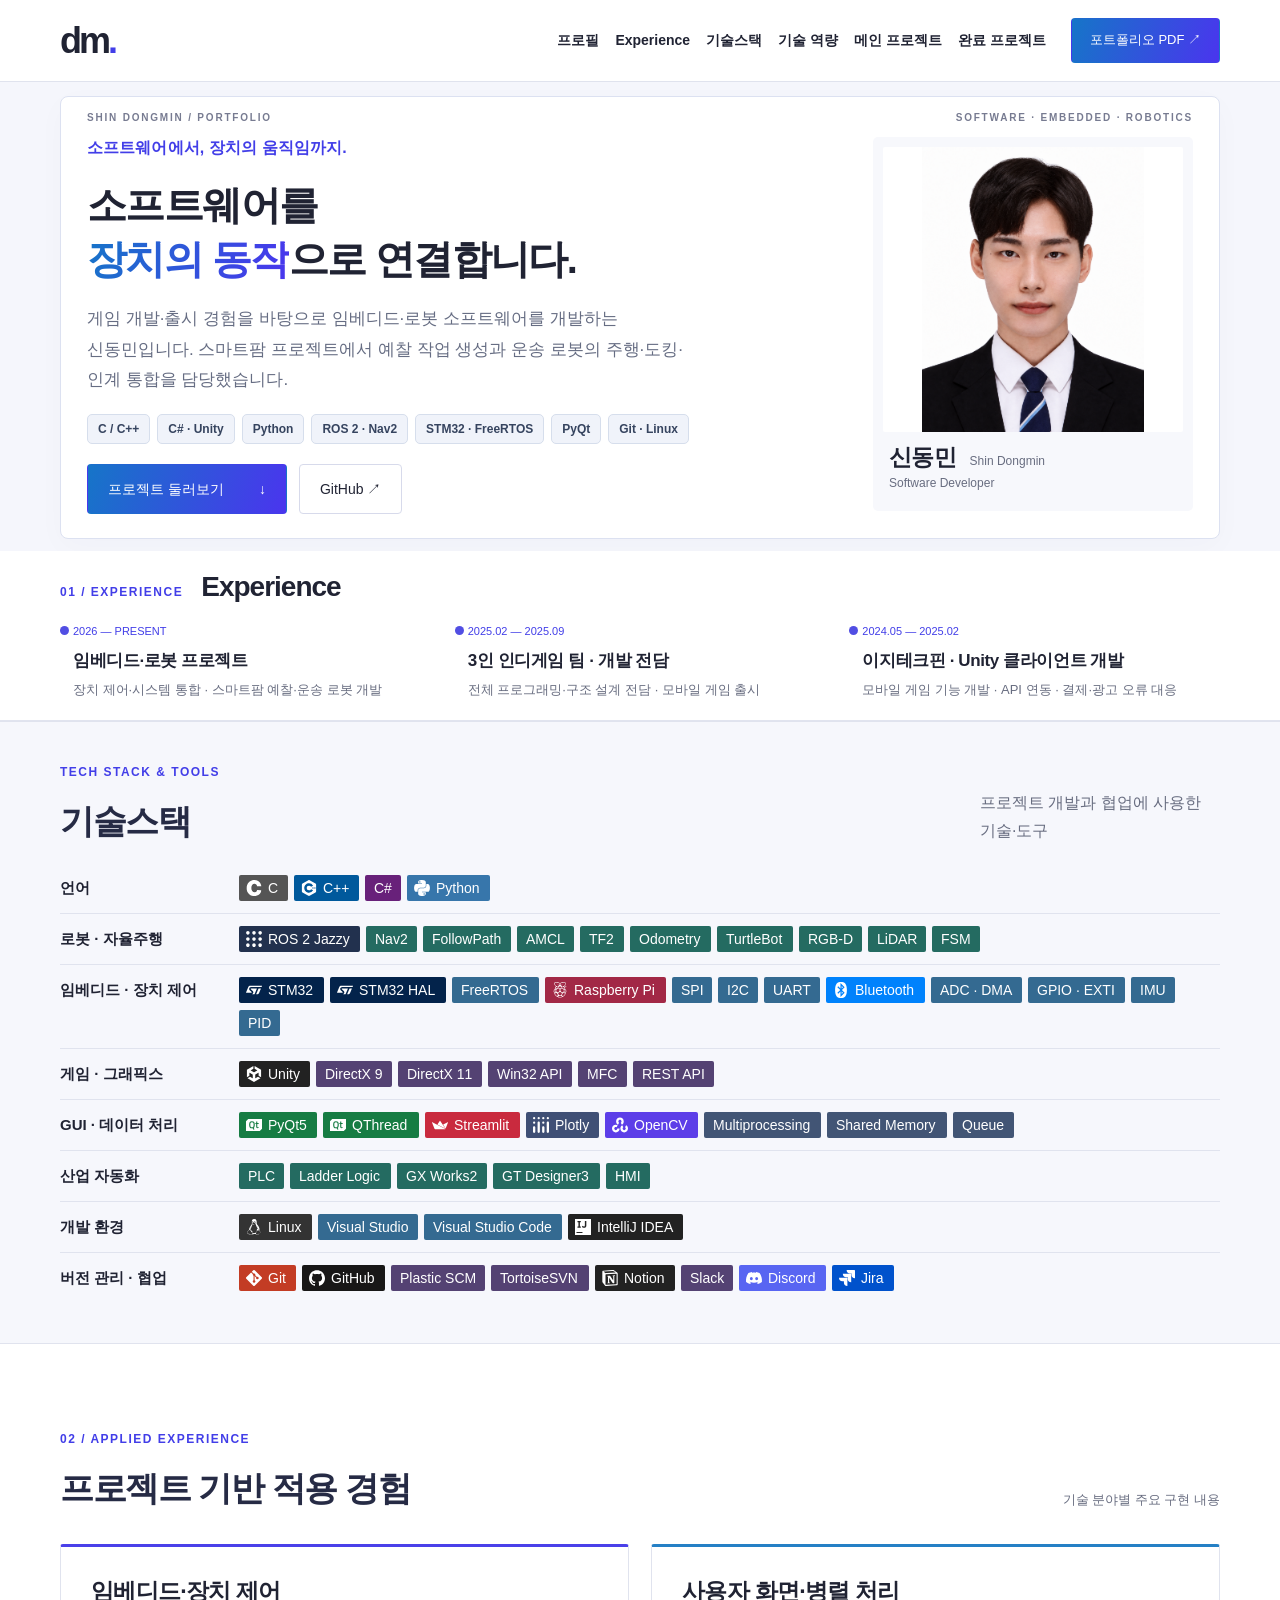
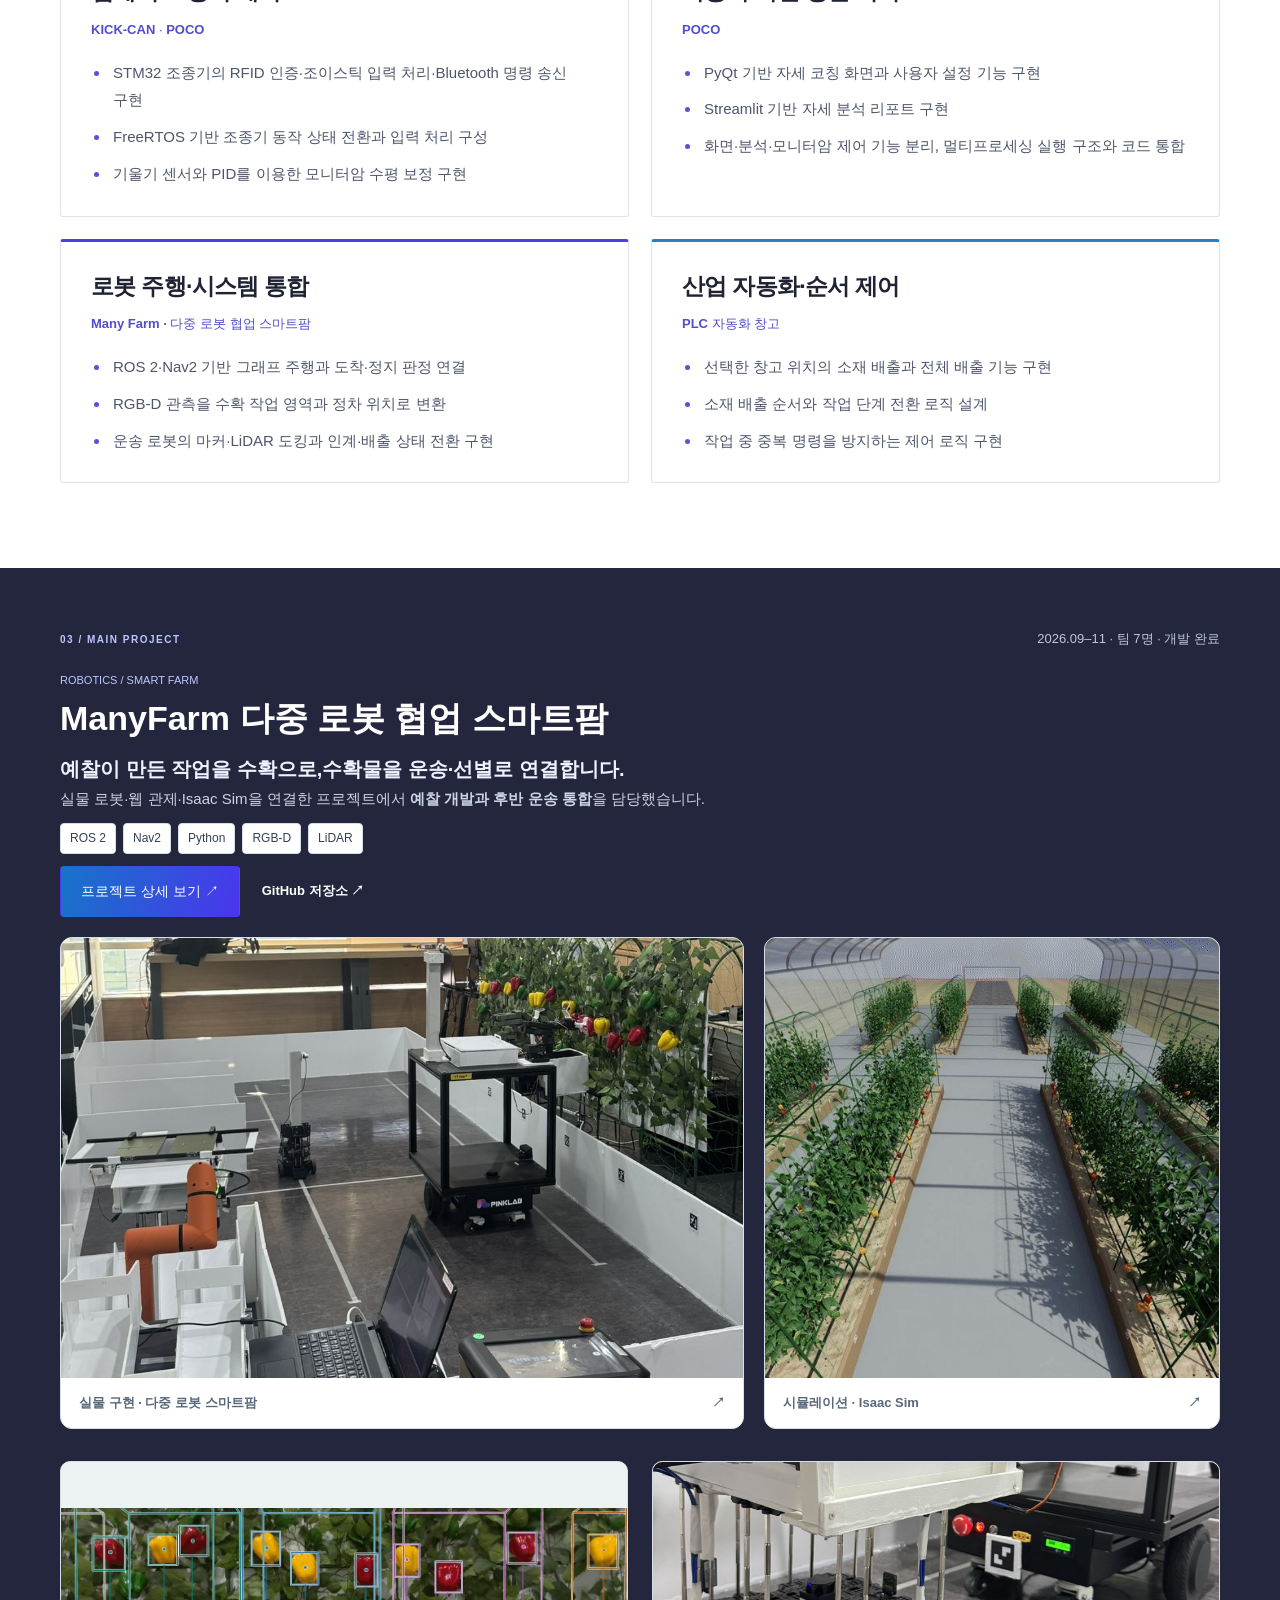
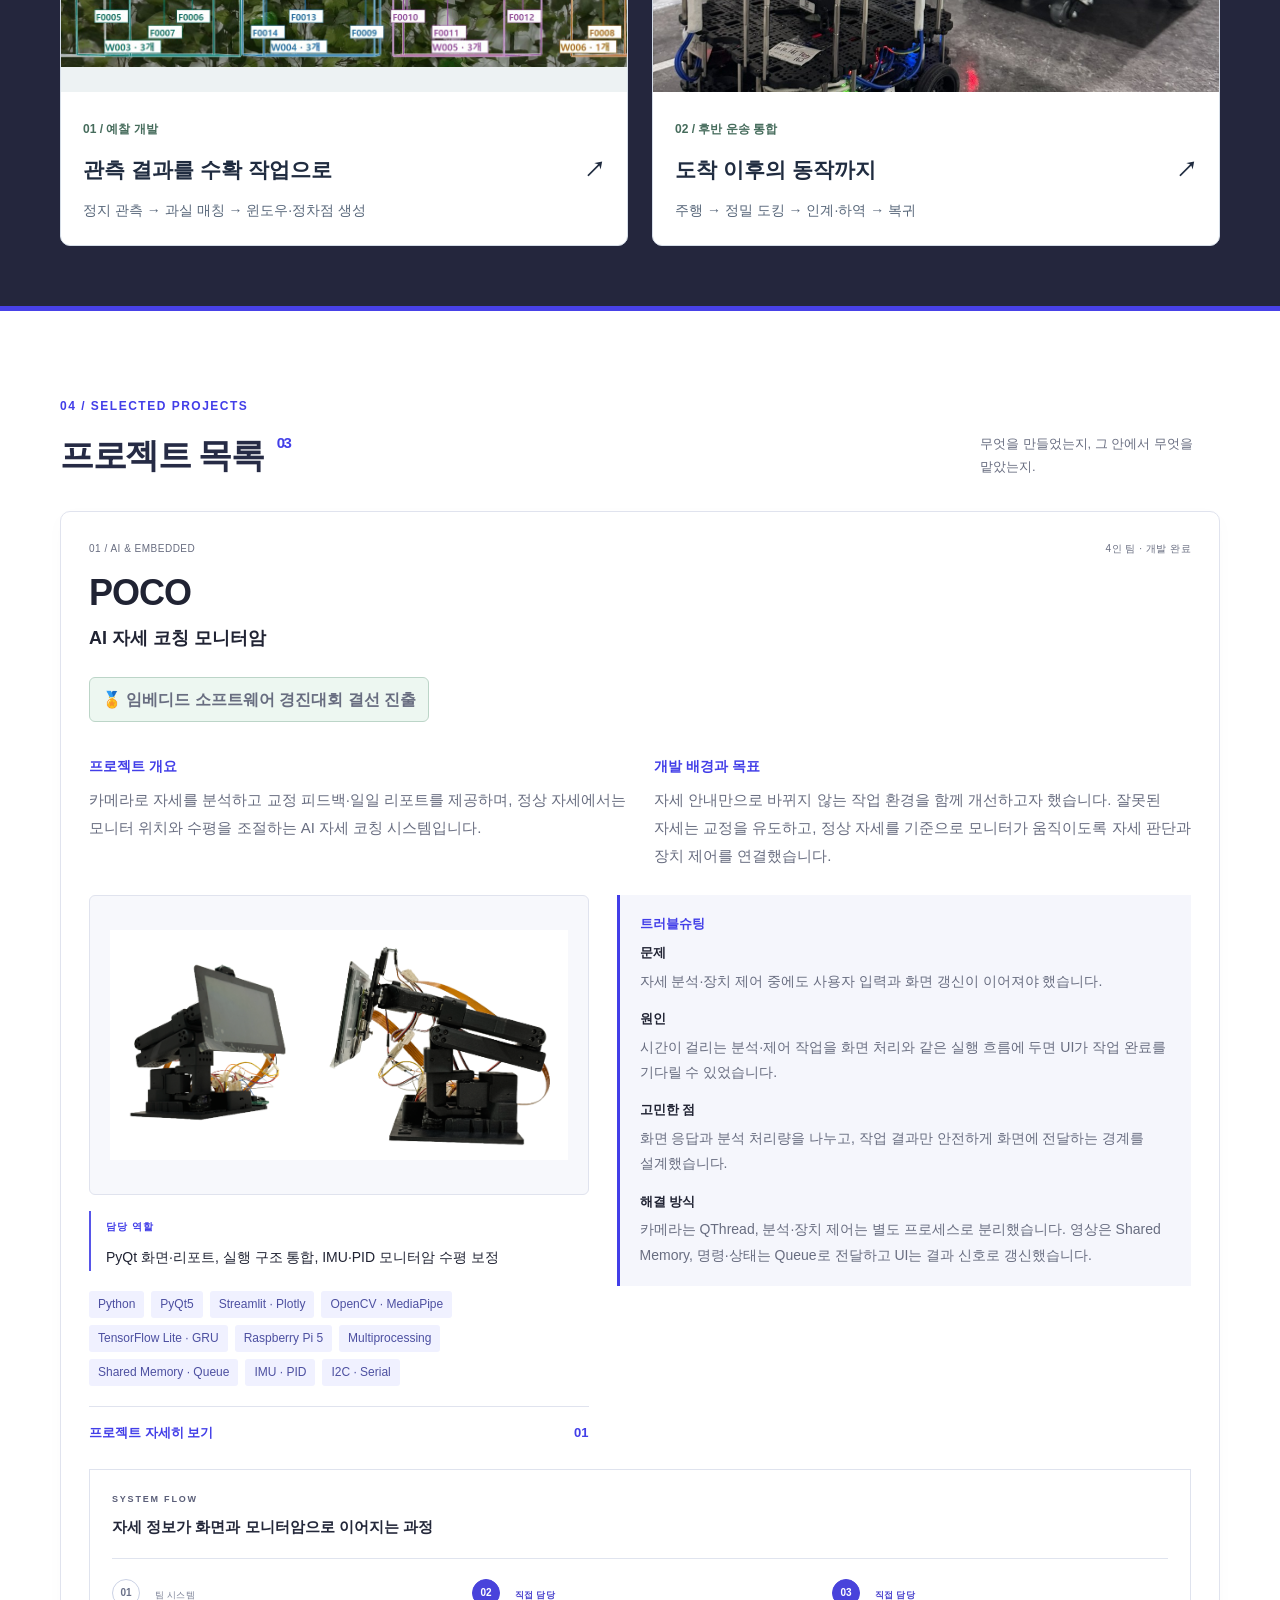
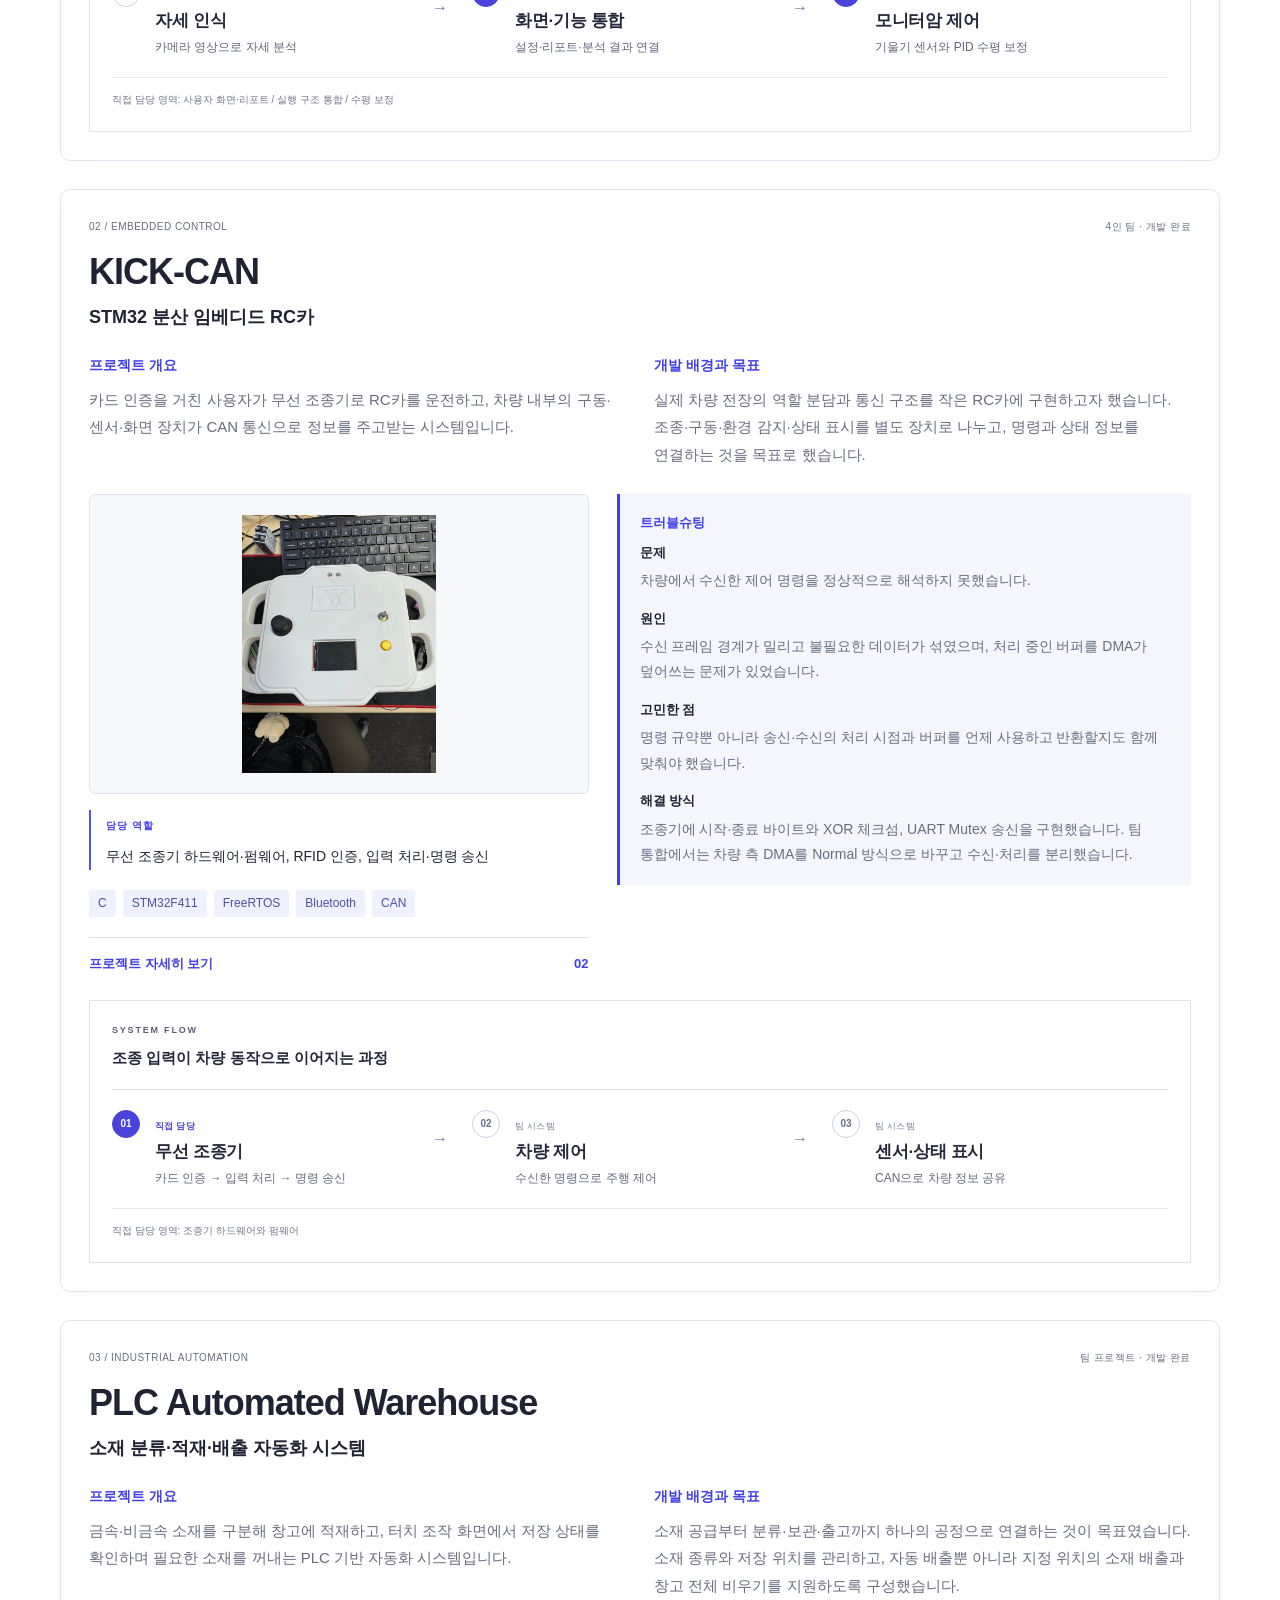
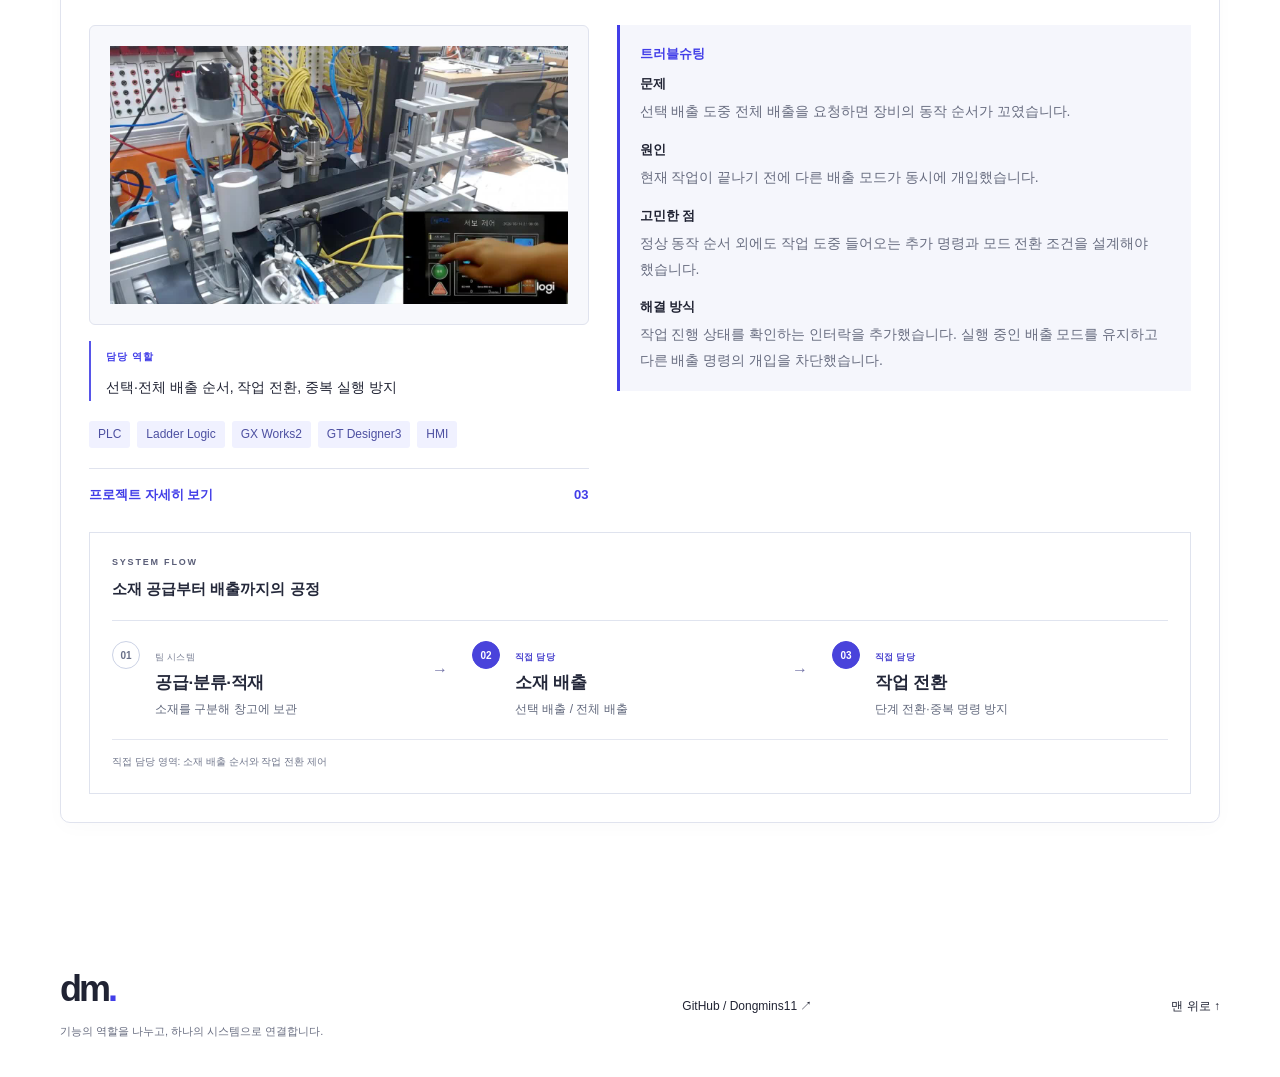
==== commit a03e789f: "Compact technology stack with local logo badges" ====
--- a/index.html
+++ b/index.html
@@ -11,23 +11,20 @@
 @media(max-width:850px){.mf-scenes .mf-cover img{height:340px}.mf-copy h2{font-size:29px}}
 @media(max-width:600px){.mf-scenes{grid-template-columns:1fr;gap:16px}.mf-scenes .mf-real img{height:auto;aspect-ratio:7/5;object-fit:contain}.mf-scenes .mf-sim img{height:210px}.mf-copy h2{font-size:27px}.mf-copy h2 br{display:block}.mf-cover>span{padding:12px;font-size:12px}}
 </style><style>.poco-achievement{display:inline-block;margin:12px 0;padding:8px 12px;border:1px solid #bcd5c8;background:#edf7f1;color:#225d43;border-radius:6px;font-size:14px;font-weight:700;line-height:1.7}.project-copy .tags{gap:7px}.project-copy .tags li{font-size:12px}</style><style>
-.tech-section{padding:72px 0;background:#f6f7fc;border-block:1px solid #e0e3ee;scroll-margin-top:100px}
-.tech-section .section-heading{margin-bottom:28px}.tech-section .section-heading>p{font-size:16px}
-.tech-grid{display:grid;grid-template-columns:repeat(2,minmax(0,1fr));gap:18px}
-.tech-group{min-width:0;background:white;border:1px solid #dfe3ee;border-radius:10px;padding:26px 28px;border-top:3px solid #5753ca}
-.tech-category{font-size:12px;letter-spacing:1.2px;color:#605baf;font-weight:700}
-.tech-group h3{font-size:21px;line-height:1.4;margin:5px 0 18px}
-.tech-badges{display:flex;flex-wrap:wrap;gap:9px;list-style:none;padding:0;margin:0}
-.tech-badges li{font-size:14px;line-height:1.5;font-weight:600;color:#343b57;background:#f1f3fa;border:1px solid #dce1ef;border-radius:5px;padding:6px 11px;max-width:100%;overflow-wrap:anywhere}
-.tech-group:nth-child(3n+2){border-top-color:#2e7d72}.tech-group:nth-child(3n+2) .tech-badges li{background:#edf6f2;border-color:#d4e6de;color:#28574c}
-.tech-group:nth-child(3n+3){border-top-color:#3574a6}.tech-group:nth-child(3n+3) .tech-badges li{background:#eff5fb;border-color:#d7e4f0;color:#315675}
+.tech-section{padding:40px 0;background:#f6f7fc;border-block:1px solid #e0e3ee;scroll-margin-top:100px}
+.tech-section .section-heading{margin-bottom:18px}.tech-section .section-heading>p{font-size:16px}
+.tech-grid{display:grid;grid-template-columns:1fr;gap:0}
+.tech-group{display:grid;grid-template-columns:165px minmax(0,1fr);gap:14px;align-items:start;padding:12px 0;border-bottom:1px solid #e0e3ee;min-width:0}
+.tech-group:last-child{border-bottom:0}.tech-group h3{font-size:15px;line-height:26px;margin:0;font-weight:700}
+.tech-badges{display:flex;flex-wrap:wrap;gap:7px 6px;list-style:none;padding:0;margin:0}
+.tech-badges li{display:flex;max-width:100%;padding:0;margin:0}.tech-badges img{display:block;height:26px;width:auto;max-width:100%}
 .site-header nav{gap:16px;white-space:nowrap}
 @media(max-width:1100px){.site-header{flex-wrap:wrap;height:auto;padding-block:12px;gap:12px}.site-header nav{order:3;width:100%;margin:0;justify-content:space-between}.site-header .pdf-save{margin-left:auto}}
-@media(max-width:700px){.tech-section{padding:48px 0;scroll-margin-top:145px}.tech-grid{grid-template-columns:1fr;gap:14px}.tech-group{padding:22px}.tech-section .section-heading{display:block}.tech-section .section-heading>p{margin-top:12px}.site-header nav{overflow-x:auto;justify-content:flex-start;gap:18px;padding:4px 0 8px}.site-header nav a{font-size:14px;flex-shrink:0}.tech-badges{gap:8px}}
-@media print{.tech-section{padding:30px 0}.tech-grid{grid-template-columns:repeat(2,minmax(0,1fr))}.tech-group{break-inside:avoid}.tech-badges li{font-size:14px}}
+@media(max-width:700px){.tech-section{padding:30px 0;scroll-margin-top:145px}.tech-group{grid-template-columns:1fr;gap:7px;padding:11px 0}.tech-section .section-heading{display:block}.tech-section .section-heading>p{margin-top:6px;font-size:14px}.site-header nav{overflow-x:auto;justify-content:flex-start;gap:18px;padding:4px 0 8px}.site-header nav a{font-size:14px;flex-shrink:0}.tech-badges{gap:6px}}
+@media print{.tech-section{padding:24px 0}.tech-group{break-inside:avoid}.tech-badges img{height:26px}}
 </style></head><body><a class="skip" href="#main">본문으로 이동</a>
 <header class="site-header"><a aria-label="신동민 포트폴리오 홈" class="wordmark" href="#top">dm<span>.</span></a><nav aria-label="주 메뉴"><a href="#about">프로필</a><a href="#journey">Experience</a><a href="#tech-stack">기술스택</a><a href="#skills">기술 역량</a><a href="#main-project">메인 프로젝트</a><a href="#completed-projects">완료 프로젝트</a></nav><a class="pdf-save" href="assets/home/Shin-Dongmin-Portfolio.pdf" id="print-home" rel="noopener" target="_blank">포트폴리오 PDF ↗</a></header>
-<main id="main"><section class="hero" id="about"><div class="wrap"><div class="hero-top" id="top"><span>SHIN DONGMIN / PORTFOLIO</span><span>SOFTWARE · EMBEDDED · ROBOTICS</span></div><div class="hero-layout"><div class="hero-copy"><p class="eyebrow">소프트웨어에서, 장치의 움직임까지.</p><h1>소프트웨어를<br/><em>장치의 동작</em>으로 연결합니다.</h1><p class="hero-description">게임 개발·출시 경험을 바탕으로 임베디드·로봇 소프트웨어를 개발하는 신동민입니다. 스마트팜 프로젝트에서 예찰 작업 생성과 운송 로봇의 주행·도킹·인계 통합을 담당했습니다.</p><div aria-label="주요 기술스택" class="intro-stack"><span>C / C++</span><span>C# · Unity</span><span>Python</span><span>ROS 2 · Nav2</span><span>STM32 · FreeRTOS</span><span>PyQt</span><span>Git · Linux</span></div><div class="hero-actions"><a class="button primary" href="#main-project">프로젝트 둘러보기 <span>↓</span></a><a class="button" href="https://github.com/Dongmins11" rel="noopener noreferrer" target="_blank">GitHub ↗</a></div></div><aside class="profile-card"><div class="portrait"><img alt="개발자 신동민의 프로필 사진" height="1422" src="assets/portrait.png" width="1106"/></div><div class="profile-caption"><h2>신동민 <span>Shin Dongmin</span></h2><p>Software Developer</p></div><div class="profile-note">Many Farm · 예찰·운송 로봇 개발</div></aside></div><div class="hero-summary"><div><span>APPLICATION</span><p>게임·서비스 개발 경험</p></div><div><span>EMBEDDED</span><p>센서·모니터암·조종기 제어</p></div><div><span>ROBOTICS</span><p>자율주행·작업 흐름 설계</p></div><a aria-label="기술 역량으로 이동" href="#skills">다음으로 <span>↓</span></a></div></div></section><section class="journey-section" id="journey"><div class="wrap journey-grid"><div class="journey-intro"><p class="eyebrow">01 / EXPERIENCE</p><h2>Experience</h2><p>실무 개발과 출시 경험에서<br/>임베디드·로봇 프로젝트까지.</p></div><ol class="timeline"><li><span class="date">2024.05 — 2025.02</span><h3>이지테크핀 · Unity 클라이언트 개발</h3><p>모바일 게임 기능 개발 · API 연동 · 결제·광고 오류 대응</p></li><li><span class="date">2025.02 — 2025.09</span><h3>3인 인디게임 팀 · 개발 전담</h3><p>전체 프로그래밍·구조 설계 전담 · 모바일 게임 출시</p></li><li><span class="date">2026 — PRESENT</span><h3>임베디드·로봇 프로젝트</h3><p>장치 제어·시스템 통합 · 스마트팜 예찰·운송 로봇 개발</p></li></ol></div></section><section aria-labelledby="tech-title" class="tech-section" id="tech-stack"><div class="wrap"><div class="section-heading"><div><p class="eyebrow">TECH STACK &amp; TOOLS</p><h2 id="tech-title">기술스택</h2></div><p>프로젝트 개발과 협업에 사용한 기술·도구</p></div><div class="tech-grid"><article class="tech-group"><p class="tech-category">LANGUAGES</p><h3>언어</h3><ul class="tech-badges"><li>C</li><li>C++</li><li>C#</li><li>Python</li></ul></article><article class="tech-group"><p class="tech-category">ROBOTICS</p><h3>로봇 · 자율주행</h3><ul class="tech-badges"><li>ROS 2 Jazzy</li><li>Nav2</li><li>FollowPath</li><li>AMCL</li><li>TF2</li><li>Odometry</li><li>TurtleBot</li><li>RGB-D</li><li>LiDAR</li><li>FSM</li></ul></article><article class="tech-group"><p class="tech-category">EMBEDDED</p><h3>임베디드 · 장치 제어</h3><ul class="tech-badges"><li>STM32</li><li>STM32 HAL</li><li>FreeRTOS</li><li>Raspberry Pi</li><li>SPI</li><li>I2C</li><li>UART</li><li>Bluetooth</li><li>ADC · DMA</li><li>GPIO · EXTI</li><li>IMU</li><li>PID</li></ul></article><article class="tech-group"><p class="tech-category">GAME &amp; GRAPHICS</p><h3>게임 · 그래픽스</h3><ul class="tech-badges"><li>Unity</li><li>DirectX 9</li><li>DirectX 11</li><li>Win32 API</li><li>MFC</li><li>REST API</li></ul></article><article class="tech-group"><p class="tech-category">APPLICATION</p><h3>GUI · 데이터 처리</h3><ul class="tech-badges"><li>PyQt5</li><li>QThread</li><li>Streamlit</li><li>Plotly</li><li>OpenCV</li><li>Multiprocessing</li><li>Shared Memory</li><li>Queue</li></ul></article><article class="tech-group"><p class="tech-category">AUTOMATION</p><h3>산업 자동화</h3><ul class="tech-badges"><li>PLC</li><li>Ladder Logic</li><li>GX Works2</li><li>GT Designer3</li><li>HMI</li></ul></article><article class="tech-group"><p class="tech-category">ENVIRONMENT</p><h3>개발 환경</h3><ul class="tech-badges"><li>Linux</li><li>Visual Studio</li><li>Visual Studio Code</li><li>IntelliJ IDEA</li></ul></article><article class="tech-group"><p class="tech-category">COLLABORATION</p><h3>버전 관리 · 협업</h3><ul class="tech-badges"><li>Git</li><li>GitHub</li><li>Plastic SCM</li><li>TortoiseSVN</li><li>Notion</li><li>Slack</li><li>Discord</li><li>Jira</li></ul></article></div></div></section><section class="skills-section wrap" id="skills"><div class="section-heading"><div><p class="eyebrow">02 / APPLIED EXPERIENCE</p><h2>프로젝트 기반 적용 경험</h2></div><p>기술 분야별 주요 구현 내용</p></div><div class="capabilities experience-list"><article><h3>임베디드·장치 제어</h3><p class="experience-projects"><a href="kickcan.html">KICK-CAN</a><span aria-hidden="true"> · </span><a href="poco.html">POCO</a></p><ul><li>STM32 조종기의 RFID 인증·조이스틱 입력 처리·Bluetooth 명령 송신 구현</li><li>FreeRTOS 기반 조종기 동작 상태 전환과 입력 처리 구성</li><li>기울기 센서와 PID를 이용한 모니터암 수평 보정 구현</li></ul></article><article><h3>사용자 화면·병렬 처리</h3><p class="experience-projects"><a href="poco.html">POCO</a></p><ul><li>PyQt 기반 자세 코칭 화면과 사용자 설정 기능 구현</li><li>Streamlit 기반 자세 분석 리포트 구현</li><li>화면·분석·모니터암 제어 기능 분리, 멀티프로세싱 실행 구조와 코드 통합</li></ul></article><article><h3>로봇 주행·시스템 통합</h3><p class="experience-projects"><a href="manyfarm/index.html">Many Farm · 다중 로봇 협업 스마트팜</a></p><ul><li>ROS 2·Nav2 기반 그래프 주행과 도착·정지 판정 연결</li><li>RGB-D 관측을 수확 작업 영역과 정차 위치로 변환</li><li>운송 로봇의 마커·LiDAR 도킹과 인계·배출 상태 전환 구현</li></ul></article><article><h3>산업 자동화·순서 제어</h3><p class="experience-projects"><a href="plc.html">PLC 자동화 창고</a></p><ul><li>선택한 창고 위치의 소재 배출과 전체 배출 기능 구현</li><li>소재 배출 순서와 작업 단계 전환 로직 설계</li><li>작업 중 중복 명령을 방지하는 제어 로직 구현</li></ul></article></div></section><section class="ongoing-section" id="main-project"><div class="wrap"><div class="mf-heading"><p class="eyebrow">03 / MAIN PROJECT</p><span>2026.09–11 · 팀 7명 · 개발 완료</span></div>
+<main id="main"><section class="hero" id="about"><div class="wrap"><div class="hero-top" id="top"><span>SHIN DONGMIN / PORTFOLIO</span><span>SOFTWARE · EMBEDDED · ROBOTICS</span></div><div class="hero-layout"><div class="hero-copy"><p class="eyebrow">소프트웨어에서, 장치의 움직임까지.</p><h1>소프트웨어를<br/><em>장치의 동작</em>으로 연결합니다.</h1><p class="hero-description">게임 개발·출시 경험을 바탕으로 임베디드·로봇 소프트웨어를 개발하는 신동민입니다. 스마트팜 프로젝트에서 예찰 작업 생성과 운송 로봇의 주행·도킹·인계 통합을 담당했습니다.</p><div aria-label="주요 기술스택" class="intro-stack"><span>C / C++</span><span>C# · Unity</span><span>Python</span><span>ROS 2 · Nav2</span><span>STM32 · FreeRTOS</span><span>PyQt</span><span>Git · Linux</span></div><div class="hero-actions"><a class="button primary" href="#main-project">프로젝트 둘러보기 <span>↓</span></a><a class="button" href="https://github.com/Dongmins11" rel="noopener noreferrer" target="_blank">GitHub ↗</a></div></div><aside class="profile-card"><div class="portrait"><img alt="개발자 신동민의 프로필 사진" height="1422" src="assets/portrait.png" width="1106"/></div><div class="profile-caption"><h2>신동민 <span>Shin Dongmin</span></h2><p>Software Developer</p></div><div class="profile-note">Many Farm · 예찰·운송 로봇 개발</div></aside></div><div class="hero-summary"><div><span>APPLICATION</span><p>게임·서비스 개발 경험</p></div><div><span>EMBEDDED</span><p>센서·모니터암·조종기 제어</p></div><div><span>ROBOTICS</span><p>자율주행·작업 흐름 설계</p></div><a aria-label="기술 역량으로 이동" href="#skills">다음으로 <span>↓</span></a></div></div></section><section class="journey-section" id="journey"><div class="wrap journey-grid"><div class="journey-intro"><p class="eyebrow">01 / EXPERIENCE</p><h2>Experience</h2><p>실무 개발과 출시 경험에서<br/>임베디드·로봇 프로젝트까지.</p></div><ol class="timeline"><li><span class="date">2024.05 — 2025.02</span><h3>이지테크핀 · Unity 클라이언트 개발</h3><p>모바일 게임 기능 개발 · API 연동 · 결제·광고 오류 대응</p></li><li><span class="date">2025.02 — 2025.09</span><h3>3인 인디게임 팀 · 개발 전담</h3><p>전체 프로그래밍·구조 설계 전담 · 모바일 게임 출시</p></li><li><span class="date">2026 — PRESENT</span><h3>임베디드·로봇 프로젝트</h3><p>장치 제어·시스템 통합 · 스마트팜 예찰·운송 로봇 개발</p></li></ol></div></section><section aria-labelledby="tech-title" class="tech-section" id="tech-stack"><div class="wrap"><div class="section-heading"><div><p class="eyebrow">TECH STACK &amp; TOOLS</p><h2 id="tech-title">기술스택</h2></div><p>프로젝트 개발과 협업에 사용한 기술·도구</p></div><div class="tech-grid"><article class="tech-group"><h3>언어</h3><ul class="tech-badges"><li><img alt="C" height="26" src="assets/home/tech/badge-0-0.svg"/></li><li><img alt="C++" height="26" src="assets/home/tech/badge-0-1.svg"/></li><li><img alt="C#" height="26" src="assets/home/tech/badge-0-2.svg"/></li><li><img alt="Python" height="26" src="assets/home/tech/badge-0-3.svg"/></li></ul></article><article class="tech-group"><h3>로봇 · 자율주행</h3><ul class="tech-badges"><li><img alt="ROS 2 Jazzy" height="26" src="assets/home/tech/badge-1-0.svg"/></li><li><img alt="Nav2" height="26" src="assets/home/tech/badge-1-1.svg"/></li><li><img alt="FollowPath" height="26" src="assets/home/tech/badge-1-2.svg"/></li><li><img alt="AMCL" height="26" src="assets/home/tech/badge-1-3.svg"/></li><li><img alt="TF2" height="26" src="assets/home/tech/badge-1-4.svg"/></li><li><img alt="Odometry" height="26" src="assets/home/tech/badge-1-5.svg"/></li><li><img alt="TurtleBot" height="26" src="assets/home/tech/badge-1-6.svg"/></li><li><img alt="RGB-D" height="26" src="assets/home/tech/badge-1-7.svg"/></li><li><img alt="LiDAR" height="26" src="assets/home/tech/badge-1-8.svg"/></li><li><img alt="FSM" height="26" src="assets/home/tech/badge-1-9.svg"/></li></ul></article><article class="tech-group"><h3>임베디드 · 장치 제어</h3><ul class="tech-badges"><li><img alt="STM32" height="26" src="assets/home/tech/badge-2-0.svg"/></li><li><img alt="STM32 HAL" height="26" src="assets/home/tech/badge-2-1.svg"/></li><li><img alt="FreeRTOS" height="26" src="assets/home/tech/badge-2-2.svg"/></li><li><img alt="Raspberry Pi" height="26" src="assets/home/tech/badge-2-3.svg"/></li><li><img alt="SPI" height="26" src="assets/home/tech/badge-2-4.svg"/></li><li><img alt="I2C" height="26" src="assets/home/tech/badge-2-5.svg"/></li><li><img alt="UART" height="26" src="assets/home/tech/badge-2-6.svg"/></li><li><img alt="Bluetooth" height="26" src="assets/home/tech/badge-2-7.svg"/></li><li><img alt="ADC · DMA" height="26" src="assets/home/tech/badge-2-8.svg"/></li><li><img alt="GPIO · EXTI" height="26" src="assets/home/tech/badge-2-9.svg"/></li><li><img alt="IMU" height="26" src="assets/home/tech/badge-2-10.svg"/></li><li><img alt="PID" height="26" src="assets/home/tech/badge-2-11.svg"/></li></ul></article><article class="tech-group"><h3>게임 · 그래픽스</h3><ul class="tech-badges"><li><img alt="Unity" height="26" src="assets/home/tech/badge-3-0.svg"/></li><li><img alt="DirectX 9" height="26" src="assets/home/tech/badge-3-1.svg"/></li><li><img alt="DirectX 11" height="26" src="assets/home/tech/badge-3-2.svg"/></li><li><img alt="Win32 API" height="26" src="assets/home/tech/badge-3-3.svg"/></li><li><img alt="MFC" height="26" src="assets/home/tech/badge-3-4.svg"/></li><li><img alt="REST API" height="26" src="assets/home/tech/badge-3-5.svg"/></li></ul></article><article class="tech-group"><h3>GUI · 데이터 처리</h3><ul class="tech-badges"><li><img alt="PyQt5" height="26" src="assets/home/tech/badge-4-0.svg"/></li><li><img alt="QThread" height="26" src="assets/home/tech/badge-4-1.svg"/></li><li><img alt="Streamlit" height="26" src="assets/home/tech/badge-4-2.svg"/></li><li><img alt="Plotly" height="26" src="assets/home/tech/badge-4-3.svg"/></li><li><img alt="OpenCV" height="26" src="assets/home/tech/badge-4-4.svg"/></li><li><img alt="Multiprocessing" height="26" src="assets/home/tech/badge-4-5.svg"/></li><li><img alt="Shared Memory" height="26" src="assets/home/tech/badge-4-6.svg"/></li><li><img alt="Queue" height="26" src="assets/home/tech/badge-4-7.svg"/></li></ul></article><article class="tech-group"><h3>산업 자동화</h3><ul class="tech-badges"><li><img alt="PLC" height="26" src="assets/home/tech/badge-5-0.svg"/></li><li><img alt="Ladder Logic" height="26" src="assets/home/tech/badge-5-1.svg"/></li><li><img alt="GX Works2" height="26" src="assets/home/tech/badge-5-2.svg"/></li><li><img alt="GT Designer3" height="26" src="assets/home/tech/badge-5-3.svg"/></li><li><img alt="HMI" height="26" src="assets/home/tech/badge-5-4.svg"/></li></ul></article><article class="tech-group"><h3>개발 환경</h3><ul class="tech-badges"><li><img alt="Linux" height="26" src="assets/home/tech/badge-6-0.svg"/></li><li><img alt="Visual Studio" height="26" src="assets/home/tech/badge-6-1.svg"/></li><li><img alt="Visual Studio Code" height="26" src="assets/home/tech/badge-6-2.svg"/></li><li><img alt="IntelliJ IDEA" height="26" src="assets/home/tech/badge-6-3.svg"/></li></ul></article><article class="tech-group"><h3>버전 관리 · 협업</h3><ul class="tech-badges"><li><img alt="Git" height="26" src="assets/home/tech/badge-7-0.svg"/></li><li><img alt="GitHub" height="26" src="assets/home/tech/badge-7-1.svg"/></li><li><img alt="Plastic SCM" height="26" src="assets/home/tech/badge-7-2.svg"/></li><li><img alt="TortoiseSVN" height="26" src="assets/home/tech/badge-7-3.svg"/></li><li><img alt="Notion" height="26" src="assets/home/tech/badge-7-4.svg"/></li><li><img alt="Slack" height="26" src="assets/home/tech/badge-7-5.svg"/></li><li><img alt="Discord" height="26" src="assets/home/tech/badge-7-6.svg"/></li><li><img alt="Jira" height="26" src="assets/home/tech/badge-7-7.svg"/></li></ul></article></div></div></section><section class="skills-section wrap" id="skills"><div class="section-heading"><div><p class="eyebrow">02 / APPLIED EXPERIENCE</p><h2>프로젝트 기반 적용 경험</h2></div><p>기술 분야별 주요 구현 내용</p></div><div class="capabilities experience-list"><article><h3>임베디드·장치 제어</h3><p class="experience-projects"><a href="kickcan.html">KICK-CAN</a><span aria-hidden="true"> · </span><a href="poco.html">POCO</a></p><ul><li>STM32 조종기의 RFID 인증·조이스틱 입력 처리·Bluetooth 명령 송신 구현</li><li>FreeRTOS 기반 조종기 동작 상태 전환과 입력 처리 구성</li><li>기울기 센서와 PID를 이용한 모니터암 수평 보정 구현</li></ul></article><article><h3>사용자 화면·병렬 처리</h3><p class="experience-projects"><a href="poco.html">POCO</a></p><ul><li>PyQt 기반 자세 코칭 화면과 사용자 설정 기능 구현</li><li>Streamlit 기반 자세 분석 리포트 구현</li><li>화면·분석·모니터암 제어 기능 분리, 멀티프로세싱 실행 구조와 코드 통합</li></ul></article><article><h3>로봇 주행·시스템 통합</h3><p class="experience-projects"><a href="manyfarm/index.html">Many Farm · 다중 로봇 협업 스마트팜</a></p><ul><li>ROS 2·Nav2 기반 그래프 주행과 도착·정지 판정 연결</li><li>RGB-D 관측을 수확 작업 영역과 정차 위치로 변환</li><li>운송 로봇의 마커·LiDAR 도킹과 인계·배출 상태 전환 구현</li></ul></article><article><h3>산업 자동화·순서 제어</h3><p class="experience-projects"><a href="plc.html">PLC 자동화 창고</a></p><ul><li>선택한 창고 위치의 소재 배출과 전체 배출 기능 구현</li><li>소재 배출 순서와 작업 단계 전환 로직 설계</li><li>작업 중 중복 명령을 방지하는 제어 로직 구현</li></ul></article></div></section><section class="ongoing-section" id="main-project"><div class="wrap"><div class="mf-heading"><p class="eyebrow">03 / MAIN PROJECT</p><span>2026.09–11 · 팀 7명 · 개발 완료</span></div>
 <div class="mf-feature"><div class="mf-copy"><p class="mini-label">ROBOTICS / SMART FARM</p><h2>ManyFarm <br/>다중 로봇 협업 스마트팜</h2><p class="mf-lead">예찰이 만든 작업을 수확으로,<br/>수확물을 운송·선별로 연결합니다.</p><p class="mf-summary">실물 로봇·웹 관제·Isaac Sim을 연결한 프로젝트에서 <strong>예찰 개발과 후반 운송 통합</strong>을 담당했습니다.</p><div class="mf-tags"><span>ROS 2</span><span>Nav2</span><span>Python</span><span>RGB-D</span><span>LiDAR</span></div><div class="mf-actions"><a class="button primary" href="manyfarm/index.html">프로젝트 상세 보기 ↗</a><a class="mf-repo" href="https://github.com/Dongmins11/ManyFarm">GitHub 저장소 ↗</a></div></div><div class="mf-scenes"><a class="mf-cover mf-real" href="manyfarm/index.html#overview"><img alt="실제 시험 공간의 예찰·수확·운송 로봇과 선별장" src="assets/home/real.jpg"/><span>실물 구현 · 다중 로봇 스마트팜 <b>↗</b></span></a><a class="mf-cover mf-sim" href="manyfarm/index.html#overview"><img alt="ManyFarm Isaac Sim 가상 농장의 재배 구역과 로봇" src="assets/home/farm.jpg"/><span>시뮬레이션 · Isaac Sim <b>↗</b></span></a></div></div>
 <div class="mf-work-grid"><a class="mf-work" href="manyfarm/index.html#scout"><div class="mf-work-image"><img alt="과실 ID와 수량을 묶은 예찰 작업 윈도우" loading="lazy" src="assets/home/scout.jpg"/></div><div class="mf-work-copy"><span>01 / 예찰 개발</span><h3>관측 결과를 수확 작업으로 <b>↗</b></h3><p>정지 관측 → 과실 매칭 → 윈도우·정차점 생성</p></div></a><a class="mf-work" href="manyfarm/index.html#transport"><div class="mf-work-image"><img alt="운송로봇과 수확로봇의 실물 도킹·인계 위치" loading="lazy" src="assets/home/docking.jpg"/></div><div class="mf-work-copy"><span>02 / 후반 운송 통합</span><h3>도착 이후의 동작까지 <b>↗</b></h3><p>주행 → 정밀 도킹 → 인계·하역 → 복귀</p></div></a></div></div></section><section class="projects wrap" id="completed-projects"><div class="section-heading"><div><p class="eyebrow">04 / SELECTED PROJECTS</p><h2>프로젝트 목록<span class="sup">03</span></h2></div><p>무엇을 만들었는지, 그 안에서 무엇을 맡았는지.</p></div>
 <article class="project-row"><header class="project-overview"><div class="meta"><span>01 / AI &amp; EMBEDDED</span><span>4인 팀 · 개발 완료</span></div><h3><a href="poco.html">POCO</a></h3><p class="project-name">AI 자세 코칭 모니터암</p><p class="poco-achievement">🏅 임베디드 소프트웨어 경진대회 결선 진출</p><div class="project-context"><div><h4>프로젝트 개요</h4><p>카메라로 자세를 분석하고 교정 피드백·일일 리포트를 제공하며, 정상 자세에서는 모니터 위치와 수평을 조절하는 AI 자세 코칭 시스템입니다.</p></div><div><h4>개발 배경과 목표</h4><p>자세 안내만으로 바뀌지 않는 작업 환경을 함께 개선하고자 했습니다. 잘못된 자세는 교정을 유도하고, 정상 자세를 기준으로 모니터가 움직이도록 자세 판단과 장치 제어를 연결했습니다.</p></div></div></header><div class="project-body"><div class="project-media"><figure class="project-visual"><a aria-label="POCO 상세 보기" class="project-image poco-image" href="poco.html"><img alt="제작한 POCO 4축 모니터암의 정면과 측면" loading="lazy" src="assets/monitor-arm-cropped.png"/></a></figure><div class="project-copy"><div class="role"><span>담당 역할</span><p>PyQt 화면·리포트, 실행 구조 통합, IMU·PID 모니터암 수평 보정</p></div><ul aria-label="기술 스택" class="tags"><li>Python</li><li>PyQt5</li><li>Streamlit · Plotly</li><li>OpenCV · MediaPipe</li><li>TensorFlow Lite · GRU</li><li>Raspberry Pi 5</li><li>Multiprocessing</li><li>Shared Memory · Queue</li><li>IMU · PID</li><li>I2C · Serial</li></ul><a class="project-link" href="poco.html">프로젝트 자세히 보기 <span>01</span></a></div></div><section class="project-troubleshooting"><h4>트러블슈팅</h4><dl class="trouble-summary"><div><dt>문제</dt><dd>자세 분석·장치 제어 중에도 사용자 입력과 화면 갱신이 이어져야 했습니다.</dd></div><div><dt>원인</dt><dd>시간이 걸리는 분석·제어 작업을 화면 처리와 같은 실행 흐름에 두면 UI가 작업 완료를 기다릴 수 있었습니다.</dd></div><div><dt>고민한 점</dt><dd>화면 응답과 분석 처리량을 나누고, 작업 결과만 안전하게 화면에 전달하는 경계를 설계했습니다.</dd></div><div><dt>해결 방식</dt><dd>카메라는 QThread, 분석·장치 제어는 별도 프로세스로 분리했습니다. 영상은 Shared Memory, 명령·상태는 Queue로 전달하고 UI는 결과 신호로 갱신했습니다.</dd></div></dl></section></div><figure class="process-diagram"><figcaption><span>SYSTEM FLOW</span><strong>자세 정보가 화면과 모니터암으로 이어지는 과정</strong></figcaption><ol><li class=""><span class="step-no">01</span><div><span class="ownership">팀 시스템</span><h4>자세 인식</h4><p>카메라 영상으로 자세 분석</p></div></li><li class="owned"><span class="step-no">02</span><div><span class="ownership">직접 담당</span><h4>화면·기능 통합</h4><p>설정·리포트·분석 결과 연결</p></div></li><li class="owned"><span class="step-no">03</span><div><span class="ownership">직접 담당</span><h4>모니터암 제어</h4><p>기울기 센서와 PID 수평 보정</p></div></li></ol><p class="flow-note">직접 담당 영역: 사용자 화면·리포트 / 실행 구조 통합 / 수평 보정</p></figure></article>
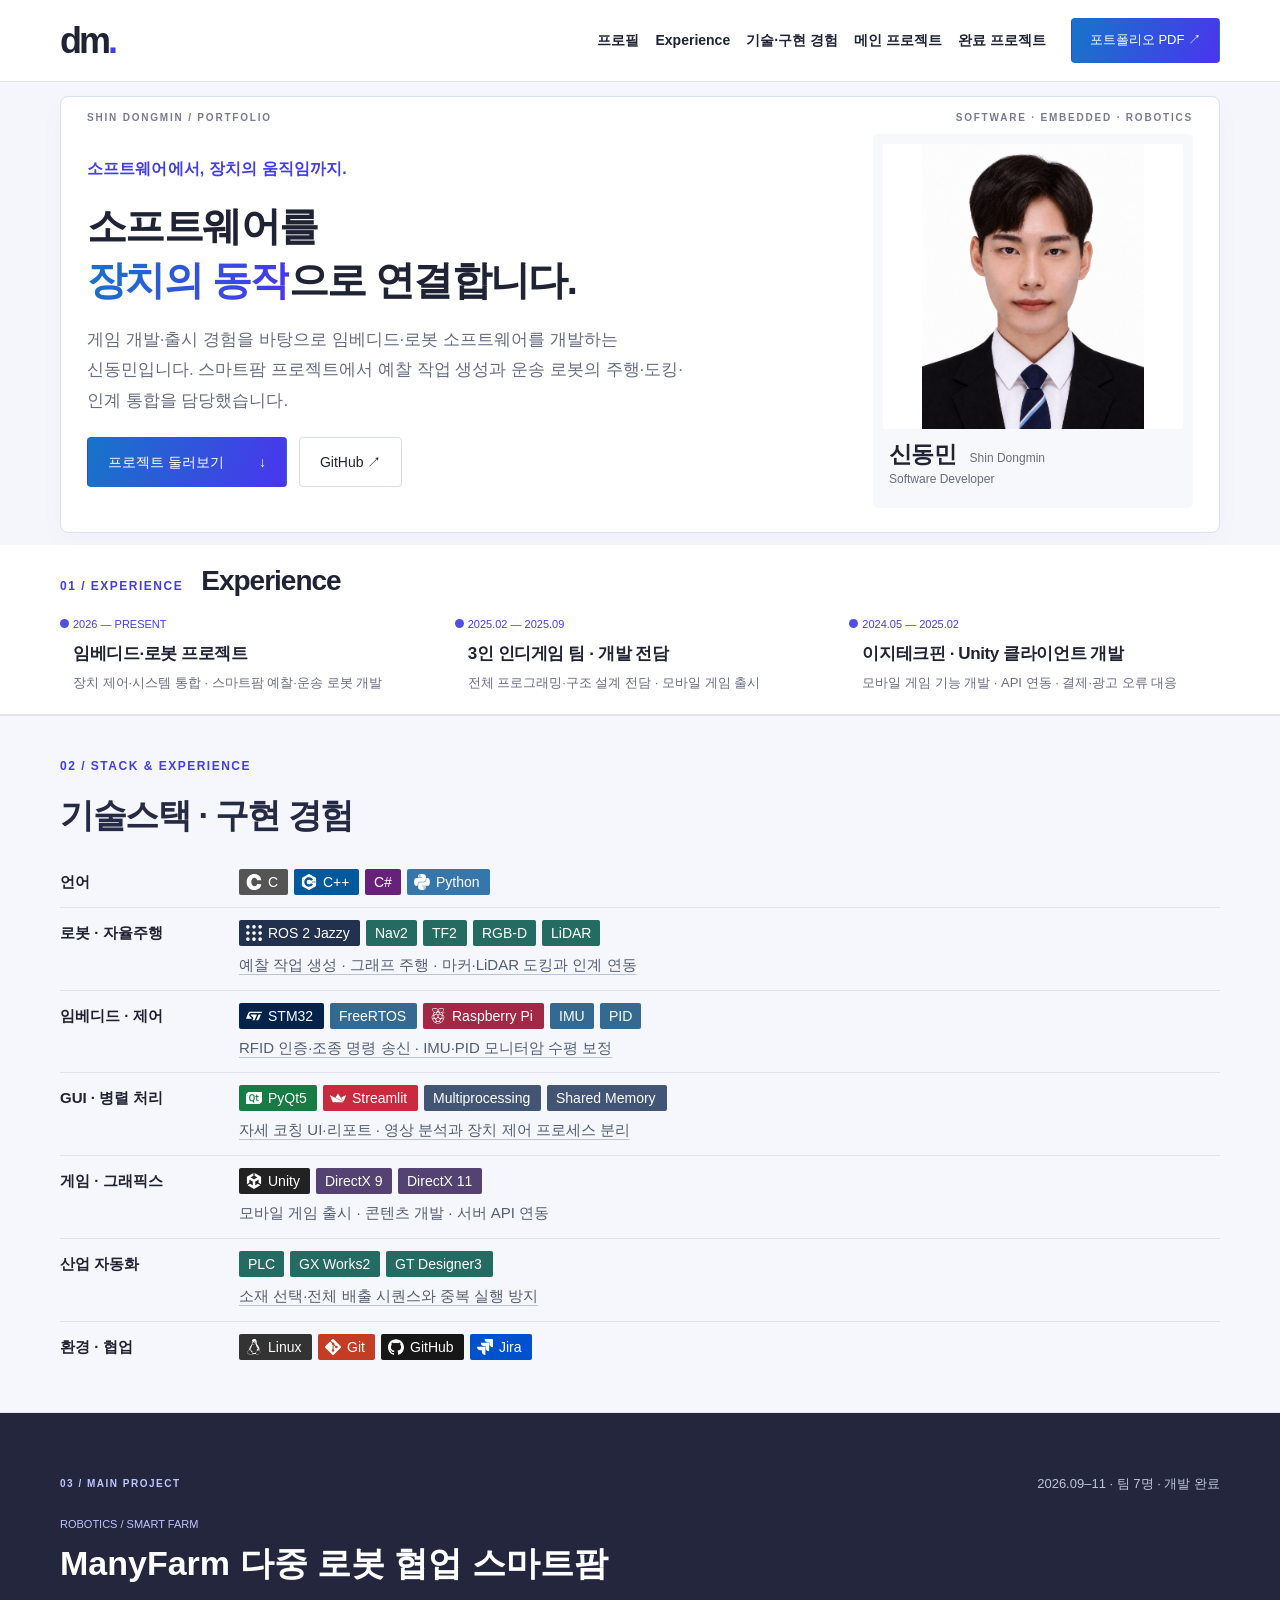
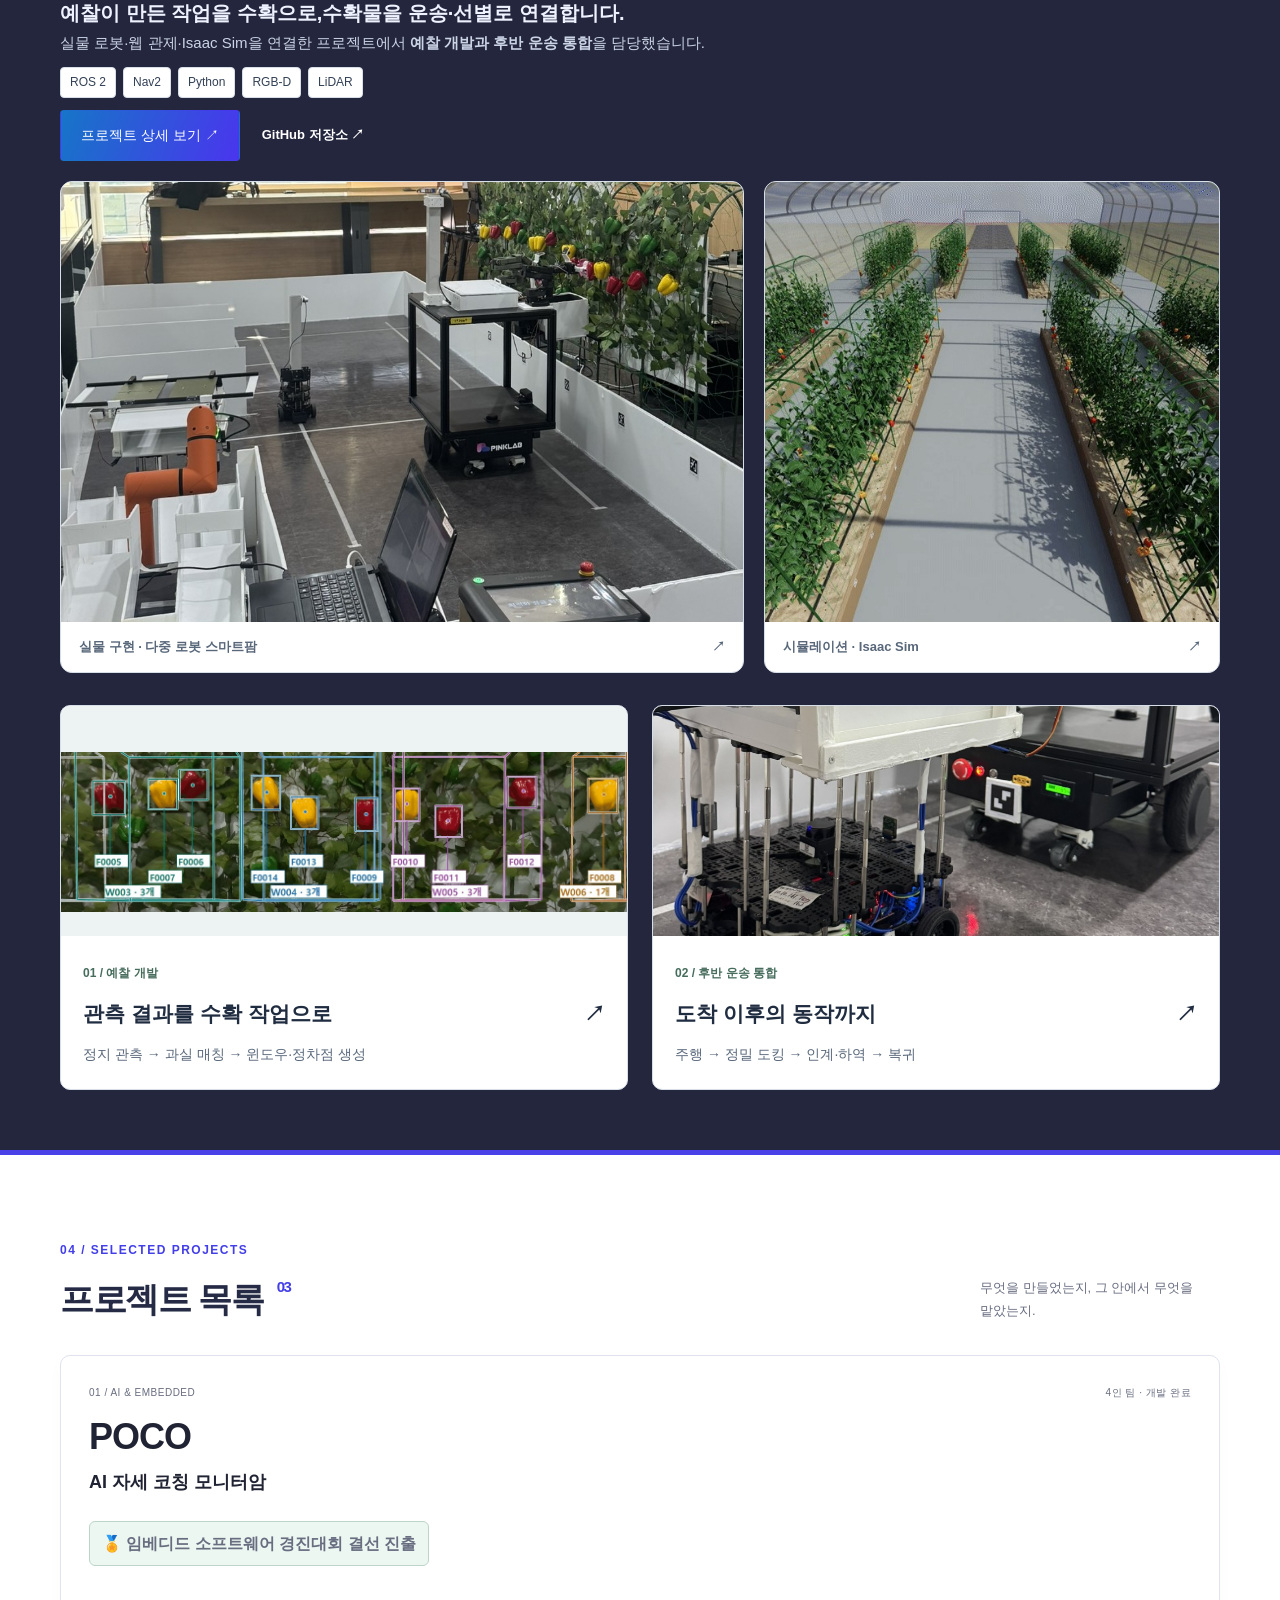
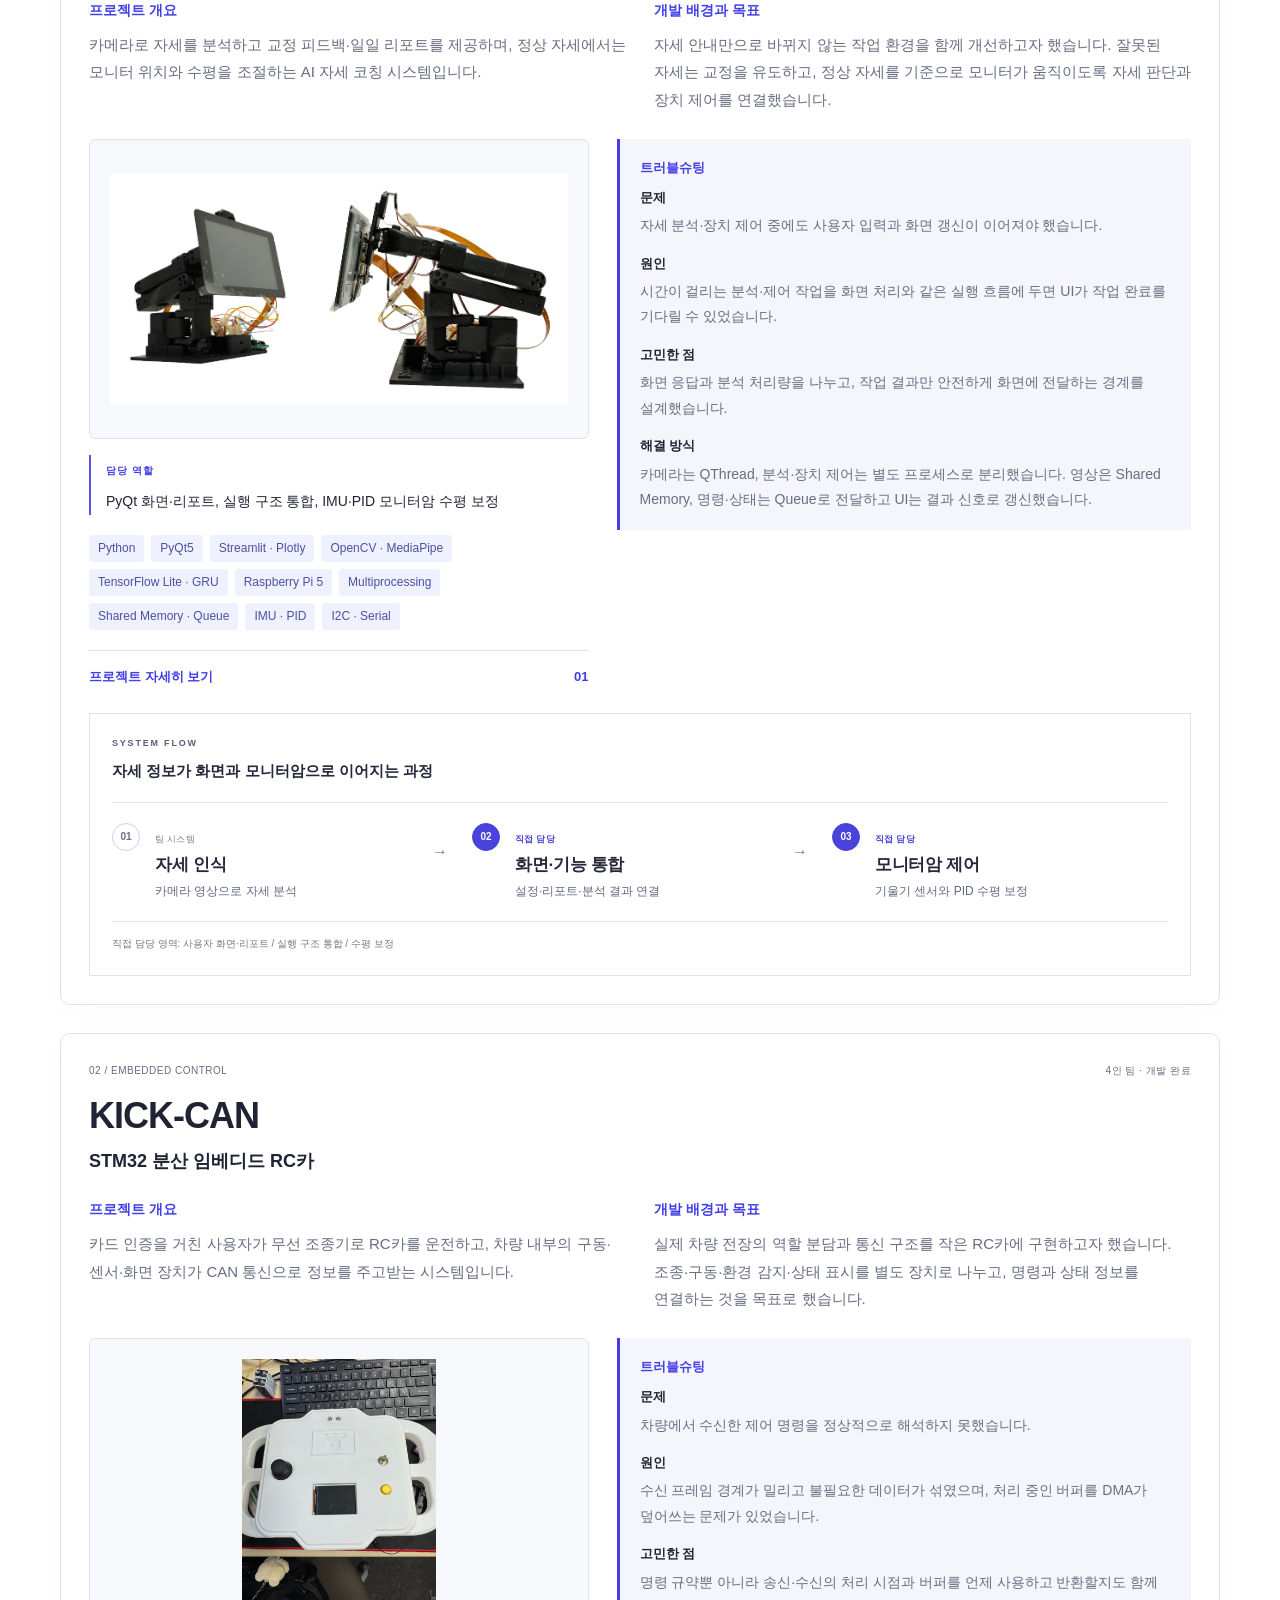
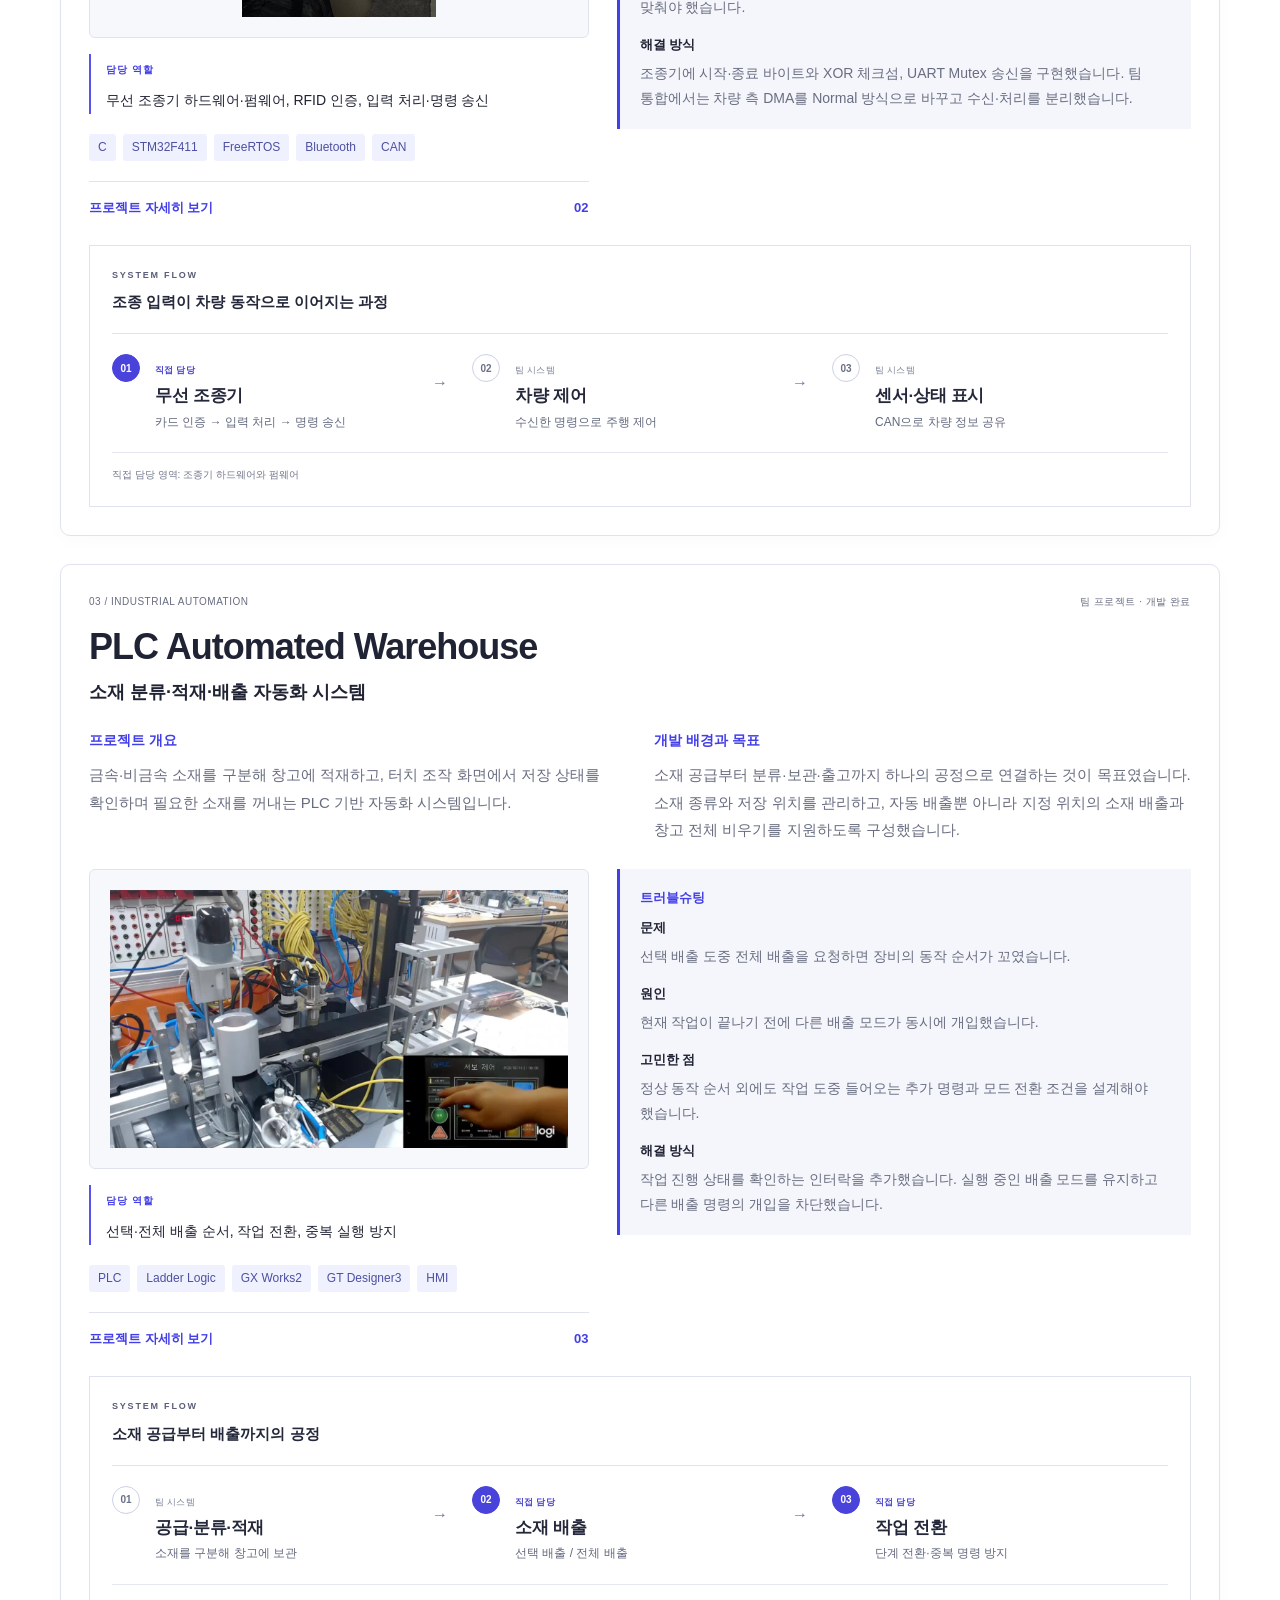
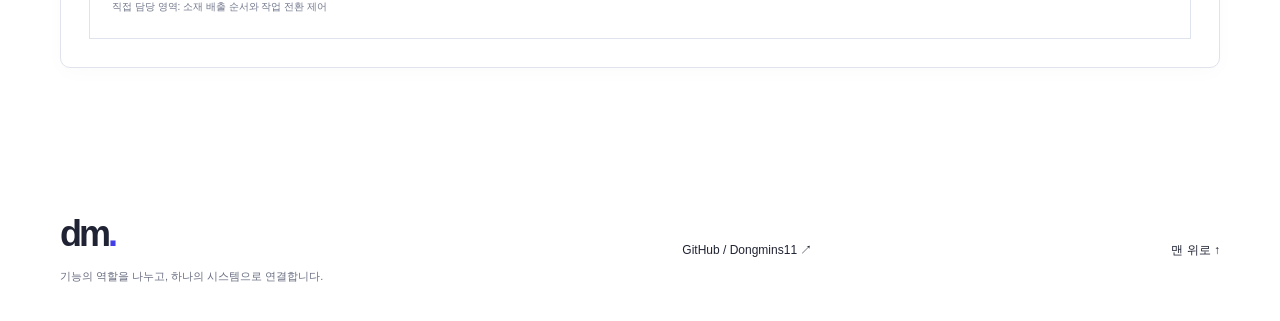
==== commit ec62d2f4: "Combine stack and applied experience into concise section" ====
--- a/index.html
+++ b/index.html
@@ -15,7 +15,7 @@
 .tech-section .section-heading{margin-bottom:18px}.tech-section .section-heading>p{font-size:16px}
 .tech-grid{display:grid;grid-template-columns:1fr;gap:0}
 .tech-group{display:grid;grid-template-columns:165px minmax(0,1fr);gap:14px;align-items:start;padding:12px 0;border-bottom:1px solid #e0e3ee;min-width:0}
-.tech-group:last-child{border-bottom:0}.tech-group h3{font-size:15px;line-height:26px;margin:0;font-weight:700}
+.tech-applied{font-size:15px;line-height:1.65;color:#535e73;margin:7px 0 0}.tech-applied a{text-decoration:underline;text-decoration-color:#b9c4d6;text-underline-offset:4px}.tech-applied a:hover{color:#423ee8}.tech-group:last-child{border-bottom:0}.tech-group h3{font-size:15px;line-height:26px;margin:0;font-weight:700}
 .tech-badges{display:flex;flex-wrap:wrap;gap:7px 6px;list-style:none;padding:0;margin:0}
 .tech-badges li{display:flex;max-width:100%;padding:0;margin:0}.tech-badges img{display:block;height:26px;width:auto;max-width:100%}
 .site-header nav{gap:16px;white-space:nowrap}
@@ -23,8 +23,8 @@
 @media(max-width:700px){.tech-section{padding:30px 0;scroll-margin-top:145px}.tech-group{grid-template-columns:1fr;gap:7px;padding:11px 0}.tech-section .section-heading{display:block}.tech-section .section-heading>p{margin-top:6px;font-size:14px}.site-header nav{overflow-x:auto;justify-content:flex-start;gap:18px;padding:4px 0 8px}.site-header nav a{font-size:14px;flex-shrink:0}.tech-badges{gap:6px}}
 @media print{.tech-section{padding:24px 0}.tech-group{break-inside:avoid}.tech-badges img{height:26px}}
 </style></head><body><a class="skip" href="#main">본문으로 이동</a>
-<header class="site-header"><a aria-label="신동민 포트폴리오 홈" class="wordmark" href="#top">dm<span>.</span></a><nav aria-label="주 메뉴"><a href="#about">프로필</a><a href="#journey">Experience</a><a href="#tech-stack">기술스택</a><a href="#skills">기술 역량</a><a href="#main-project">메인 프로젝트</a><a href="#completed-projects">완료 프로젝트</a></nav><a class="pdf-save" href="assets/home/Shin-Dongmin-Portfolio.pdf" id="print-home" rel="noopener" target="_blank">포트폴리오 PDF ↗</a></header>
-<main id="main"><section class="hero" id="about"><div class="wrap"><div class="hero-top" id="top"><span>SHIN DONGMIN / PORTFOLIO</span><span>SOFTWARE · EMBEDDED · ROBOTICS</span></div><div class="hero-layout"><div class="hero-copy"><p class="eyebrow">소프트웨어에서, 장치의 움직임까지.</p><h1>소프트웨어를<br/><em>장치의 동작</em>으로 연결합니다.</h1><p class="hero-description">게임 개발·출시 경험을 바탕으로 임베디드·로봇 소프트웨어를 개발하는 신동민입니다. 스마트팜 프로젝트에서 예찰 작업 생성과 운송 로봇의 주행·도킹·인계 통합을 담당했습니다.</p><div aria-label="주요 기술스택" class="intro-stack"><span>C / C++</span><span>C# · Unity</span><span>Python</span><span>ROS 2 · Nav2</span><span>STM32 · FreeRTOS</span><span>PyQt</span><span>Git · Linux</span></div><div class="hero-actions"><a class="button primary" href="#main-project">프로젝트 둘러보기 <span>↓</span></a><a class="button" href="https://github.com/Dongmins11" rel="noopener noreferrer" target="_blank">GitHub ↗</a></div></div><aside class="profile-card"><div class="portrait"><img alt="개발자 신동민의 프로필 사진" height="1422" src="assets/portrait.png" width="1106"/></div><div class="profile-caption"><h2>신동민 <span>Shin Dongmin</span></h2><p>Software Developer</p></div><div class="profile-note">Many Farm · 예찰·운송 로봇 개발</div></aside></div><div class="hero-summary"><div><span>APPLICATION</span><p>게임·서비스 개발 경험</p></div><div><span>EMBEDDED</span><p>센서·모니터암·조종기 제어</p></div><div><span>ROBOTICS</span><p>자율주행·작업 흐름 설계</p></div><a aria-label="기술 역량으로 이동" href="#skills">다음으로 <span>↓</span></a></div></div></section><section class="journey-section" id="journey"><div class="wrap journey-grid"><div class="journey-intro"><p class="eyebrow">01 / EXPERIENCE</p><h2>Experience</h2><p>실무 개발과 출시 경험에서<br/>임베디드·로봇 프로젝트까지.</p></div><ol class="timeline"><li><span class="date">2024.05 — 2025.02</span><h3>이지테크핀 · Unity 클라이언트 개발</h3><p>모바일 게임 기능 개발 · API 연동 · 결제·광고 오류 대응</p></li><li><span class="date">2025.02 — 2025.09</span><h3>3인 인디게임 팀 · 개발 전담</h3><p>전체 프로그래밍·구조 설계 전담 · 모바일 게임 출시</p></li><li><span class="date">2026 — PRESENT</span><h3>임베디드·로봇 프로젝트</h3><p>장치 제어·시스템 통합 · 스마트팜 예찰·운송 로봇 개발</p></li></ol></div></section><section aria-labelledby="tech-title" class="tech-section" id="tech-stack"><div class="wrap"><div class="section-heading"><div><p class="eyebrow">TECH STACK &amp; TOOLS</p><h2 id="tech-title">기술스택</h2></div><p>프로젝트 개발과 협업에 사용한 기술·도구</p></div><div class="tech-grid"><article class="tech-group"><h3>언어</h3><ul class="tech-badges"><li><img alt="C" height="26" src="assets/home/tech/badge-0-0.svg"/></li><li><img alt="C++" height="26" src="assets/home/tech/badge-0-1.svg"/></li><li><img alt="C#" height="26" src="assets/home/tech/badge-0-2.svg"/></li><li><img alt="Python" height="26" src="assets/home/tech/badge-0-3.svg"/></li></ul></article><article class="tech-group"><h3>로봇 · 자율주행</h3><ul class="tech-badges"><li><img alt="ROS 2 Jazzy" height="26" src="assets/home/tech/badge-1-0.svg"/></li><li><img alt="Nav2" height="26" src="assets/home/tech/badge-1-1.svg"/></li><li><img alt="FollowPath" height="26" src="assets/home/tech/badge-1-2.svg"/></li><li><img alt="AMCL" height="26" src="assets/home/tech/badge-1-3.svg"/></li><li><img alt="TF2" height="26" src="assets/home/tech/badge-1-4.svg"/></li><li><img alt="Odometry" height="26" src="assets/home/tech/badge-1-5.svg"/></li><li><img alt="TurtleBot" height="26" src="assets/home/tech/badge-1-6.svg"/></li><li><img alt="RGB-D" height="26" src="assets/home/tech/badge-1-7.svg"/></li><li><img alt="LiDAR" height="26" src="assets/home/tech/badge-1-8.svg"/></li><li><img alt="FSM" height="26" src="assets/home/tech/badge-1-9.svg"/></li></ul></article><article class="tech-group"><h3>임베디드 · 장치 제어</h3><ul class="tech-badges"><li><img alt="STM32" height="26" src="assets/home/tech/badge-2-0.svg"/></li><li><img alt="STM32 HAL" height="26" src="assets/home/tech/badge-2-1.svg"/></li><li><img alt="FreeRTOS" height="26" src="assets/home/tech/badge-2-2.svg"/></li><li><img alt="Raspberry Pi" height="26" src="assets/home/tech/badge-2-3.svg"/></li><li><img alt="SPI" height="26" src="assets/home/tech/badge-2-4.svg"/></li><li><img alt="I2C" height="26" src="assets/home/tech/badge-2-5.svg"/></li><li><img alt="UART" height="26" src="assets/home/tech/badge-2-6.svg"/></li><li><img alt="Bluetooth" height="26" src="assets/home/tech/badge-2-7.svg"/></li><li><img alt="ADC · DMA" height="26" src="assets/home/tech/badge-2-8.svg"/></li><li><img alt="GPIO · EXTI" height="26" src="assets/home/tech/badge-2-9.svg"/></li><li><img alt="IMU" height="26" src="assets/home/tech/badge-2-10.svg"/></li><li><img alt="PID" height="26" src="assets/home/tech/badge-2-11.svg"/></li></ul></article><article class="tech-group"><h3>게임 · 그래픽스</h3><ul class="tech-badges"><li><img alt="Unity" height="26" src="assets/home/tech/badge-3-0.svg"/></li><li><img alt="DirectX 9" height="26" src="assets/home/tech/badge-3-1.svg"/></li><li><img alt="DirectX 11" height="26" src="assets/home/tech/badge-3-2.svg"/></li><li><img alt="Win32 API" height="26" src="assets/home/tech/badge-3-3.svg"/></li><li><img alt="MFC" height="26" src="assets/home/tech/badge-3-4.svg"/></li><li><img alt="REST API" height="26" src="assets/home/tech/badge-3-5.svg"/></li></ul></article><article class="tech-group"><h3>GUI · 데이터 처리</h3><ul class="tech-badges"><li><img alt="PyQt5" height="26" src="assets/home/tech/badge-4-0.svg"/></li><li><img alt="QThread" height="26" src="assets/home/tech/badge-4-1.svg"/></li><li><img alt="Streamlit" height="26" src="assets/home/tech/badge-4-2.svg"/></li><li><img alt="Plotly" height="26" src="assets/home/tech/badge-4-3.svg"/></li><li><img alt="OpenCV" height="26" src="assets/home/tech/badge-4-4.svg"/></li><li><img alt="Multiprocessing" height="26" src="assets/home/tech/badge-4-5.svg"/></li><li><img alt="Shared Memory" height="26" src="assets/home/tech/badge-4-6.svg"/></li><li><img alt="Queue" height="26" src="assets/home/tech/badge-4-7.svg"/></li></ul></article><article class="tech-group"><h3>산업 자동화</h3><ul class="tech-badges"><li><img alt="PLC" height="26" src="assets/home/tech/badge-5-0.svg"/></li><li><img alt="Ladder Logic" height="26" src="assets/home/tech/badge-5-1.svg"/></li><li><img alt="GX Works2" height="26" src="assets/home/tech/badge-5-2.svg"/></li><li><img alt="GT Designer3" height="26" src="assets/home/tech/badge-5-3.svg"/></li><li><img alt="HMI" height="26" src="assets/home/tech/badge-5-4.svg"/></li></ul></article><article class="tech-group"><h3>개발 환경</h3><ul class="tech-badges"><li><img alt="Linux" height="26" src="assets/home/tech/badge-6-0.svg"/></li><li><img alt="Visual Studio" height="26" src="assets/home/tech/badge-6-1.svg"/></li><li><img alt="Visual Studio Code" height="26" src="assets/home/tech/badge-6-2.svg"/></li><li><img alt="IntelliJ IDEA" height="26" src="assets/home/tech/badge-6-3.svg"/></li></ul></article><article class="tech-group"><h3>버전 관리 · 협업</h3><ul class="tech-badges"><li><img alt="Git" height="26" src="assets/home/tech/badge-7-0.svg"/></li><li><img alt="GitHub" height="26" src="assets/home/tech/badge-7-1.svg"/></li><li><img alt="Plastic SCM" height="26" src="assets/home/tech/badge-7-2.svg"/></li><li><img alt="TortoiseSVN" height="26" src="assets/home/tech/badge-7-3.svg"/></li><li><img alt="Notion" height="26" src="assets/home/tech/badge-7-4.svg"/></li><li><img alt="Slack" height="26" src="assets/home/tech/badge-7-5.svg"/></li><li><img alt="Discord" height="26" src="assets/home/tech/badge-7-6.svg"/></li><li><img alt="Jira" height="26" src="assets/home/tech/badge-7-7.svg"/></li></ul></article></div></div></section><section class="skills-section wrap" id="skills"><div class="section-heading"><div><p class="eyebrow">02 / APPLIED EXPERIENCE</p><h2>프로젝트 기반 적용 경험</h2></div><p>기술 분야별 주요 구현 내용</p></div><div class="capabilities experience-list"><article><h3>임베디드·장치 제어</h3><p class="experience-projects"><a href="kickcan.html">KICK-CAN</a><span aria-hidden="true"> · </span><a href="poco.html">POCO</a></p><ul><li>STM32 조종기의 RFID 인증·조이스틱 입력 처리·Bluetooth 명령 송신 구현</li><li>FreeRTOS 기반 조종기 동작 상태 전환과 입력 처리 구성</li><li>기울기 센서와 PID를 이용한 모니터암 수평 보정 구현</li></ul></article><article><h3>사용자 화면·병렬 처리</h3><p class="experience-projects"><a href="poco.html">POCO</a></p><ul><li>PyQt 기반 자세 코칭 화면과 사용자 설정 기능 구현</li><li>Streamlit 기반 자세 분석 리포트 구현</li><li>화면·분석·모니터암 제어 기능 분리, 멀티프로세싱 실행 구조와 코드 통합</li></ul></article><article><h3>로봇 주행·시스템 통합</h3><p class="experience-projects"><a href="manyfarm/index.html">Many Farm · 다중 로봇 협업 스마트팜</a></p><ul><li>ROS 2·Nav2 기반 그래프 주행과 도착·정지 판정 연결</li><li>RGB-D 관측을 수확 작업 영역과 정차 위치로 변환</li><li>운송 로봇의 마커·LiDAR 도킹과 인계·배출 상태 전환 구현</li></ul></article><article><h3>산업 자동화·순서 제어</h3><p class="experience-projects"><a href="plc.html">PLC 자동화 창고</a></p><ul><li>선택한 창고 위치의 소재 배출과 전체 배출 기능 구현</li><li>소재 배출 순서와 작업 단계 전환 로직 설계</li><li>작업 중 중복 명령을 방지하는 제어 로직 구현</li></ul></article></div></section><section class="ongoing-section" id="main-project"><div class="wrap"><div class="mf-heading"><p class="eyebrow">03 / MAIN PROJECT</p><span>2026.09–11 · 팀 7명 · 개발 완료</span></div>
+<header class="site-header"><a aria-label="신동민 포트폴리오 홈" class="wordmark" href="#top">dm<span>.</span></a><nav aria-label="주 메뉴"><a href="#about">프로필</a><a href="#journey">Experience</a><a href="#tech-stack">기술·구현 경험</a><a href="#main-project">메인 프로젝트</a><a href="#completed-projects">완료 프로젝트</a></nav><a class="pdf-save" href="assets/home/Shin-Dongmin-Portfolio.pdf" id="print-home" rel="noopener" target="_blank">포트폴리오 PDF ↗</a></header>
+<main id="main"><section class="hero" id="about"><div class="wrap"><div class="hero-top" id="top"><span>SHIN DONGMIN / PORTFOLIO</span><span>SOFTWARE · EMBEDDED · ROBOTICS</span></div><div class="hero-layout"><div class="hero-copy"><p class="eyebrow">소프트웨어에서, 장치의 움직임까지.</p><h1>소프트웨어를<br/><em>장치의 동작</em>으로 연결합니다.</h1><p class="hero-description">게임 개발·출시 경험을 바탕으로 임베디드·로봇 소프트웨어를 개발하는 신동민입니다. 스마트팜 프로젝트에서 예찰 작업 생성과 운송 로봇의 주행·도킹·인계 통합을 담당했습니다.</p><div class="hero-actions"><a class="button primary" href="#main-project">프로젝트 둘러보기 <span>↓</span></a><a class="button" href="https://github.com/Dongmins11" rel="noopener noreferrer" target="_blank">GitHub ↗</a></div></div><aside class="profile-card"><div class="portrait"><img alt="개발자 신동민의 프로필 사진" height="1422" src="assets/portrait.png" width="1106"/></div><div class="profile-caption"><h2>신동민 <span>Shin Dongmin</span></h2><p>Software Developer</p></div><div class="profile-note">Many Farm · 예찰·운송 로봇 개발</div></aside></div><div class="hero-summary"><div><span>APPLICATION</span><p>게임·서비스 개발 경험</p></div><div><span>EMBEDDED</span><p>센서·모니터암·조종기 제어</p></div><div><span>ROBOTICS</span><p>자율주행·작업 흐름 설계</p></div><a aria-label="기술·구현 경험으로 이동" href="#tech-stack">다음으로 <span>↓</span></a></div></div></section><section class="journey-section" id="journey"><div class="wrap journey-grid"><div class="journey-intro"><p class="eyebrow">01 / EXPERIENCE</p><h2>Experience</h2><p>실무 개발과 출시 경험에서<br/>임베디드·로봇 프로젝트까지.</p></div><ol class="timeline"><li><span class="date">2024.05 — 2025.02</span><h3>이지테크핀 · Unity 클라이언트 개발</h3><p>모바일 게임 기능 개발 · API 연동 · 결제·광고 오류 대응</p></li><li><span class="date">2025.02 — 2025.09</span><h3>3인 인디게임 팀 · 개발 전담</h3><p>전체 프로그래밍·구조 설계 전담 · 모바일 게임 출시</p></li><li><span class="date">2026 — PRESENT</span><h3>임베디드·로봇 프로젝트</h3><p>장치 제어·시스템 통합 · 스마트팜 예찰·운송 로봇 개발</p></li></ol></div></section><section aria-labelledby="tech-title" class="tech-section" id="tech-stack"><div class="wrap"><span aria-hidden="true" id="skills"></span><div class="section-heading"><div><p class="eyebrow">02 / STACK &amp; EXPERIENCE</p><h2 id="tech-title">기술스택 · 구현 경험</h2></div></div><div class="tech-grid"><article class="tech-group"><h3>언어</h3><div><ul class="tech-badges"><li><img alt="C" height="26" src="assets/home/tech/badge-0-0.svg"/></li><li><img alt="C++" height="26" src="assets/home/tech/badge-0-1.svg"/></li><li><img alt="C#" height="26" src="assets/home/tech/badge-0-2.svg"/></li><li><img alt="Python" height="26" src="assets/home/tech/badge-0-3.svg"/></li></ul></div></article><article class="tech-group"><h3>로봇 · 자율주행</h3><div><ul class="tech-badges"><li><img alt="ROS 2 Jazzy" height="26" src="assets/home/tech/badge-1-0.svg"/></li><li><img alt="Nav2" height="26" src="assets/home/tech/badge-1-1.svg"/></li><li><img alt="TF2" height="26" src="assets/home/tech/badge-1-4.svg"/></li><li><img alt="RGB-D" height="26" src="assets/home/tech/badge-1-7.svg"/></li><li><img alt="LiDAR" height="26" src="assets/home/tech/badge-1-8.svg"/></li></ul><p class="tech-applied"><a href="manyfarm/index.html">예찰 작업 생성 · 그래프 주행 · 마커·LiDAR 도킹과 인계 연동</a></p></div></article><article class="tech-group"><h3>임베디드 · 제어</h3><div><ul class="tech-badges"><li><img alt="STM32" height="26" src="assets/home/tech/badge-2-0.svg"/></li><li><img alt="FreeRTOS" height="26" src="assets/home/tech/badge-2-2.svg"/></li><li><img alt="Raspberry Pi" height="26" src="assets/home/tech/badge-2-3.svg"/></li><li><img alt="IMU" height="26" src="assets/home/tech/badge-2-10.svg"/></li><li><img alt="PID" height="26" src="assets/home/tech/badge-2-11.svg"/></li></ul><p class="tech-applied"><a href="kickcan.html">RFID 인증·조종 명령 송신 · IMU·PID 모니터암 수평 보정</a></p></div></article><article class="tech-group"><h3>GUI · 병렬 처리</h3><div><ul class="tech-badges"><li><img alt="PyQt5" height="26" src="assets/home/tech/badge-4-0.svg"/></li><li><img alt="Streamlit" height="26" src="assets/home/tech/badge-4-2.svg"/></li><li><img alt="Multiprocessing" height="26" src="assets/home/tech/badge-4-5.svg"/></li><li><img alt="Shared Memory" height="26" src="assets/home/tech/badge-4-6.svg"/></li></ul><p class="tech-applied"><a href="poco.html">자세 코칭 UI·리포트 · 영상 분석과 장치 제어 프로세스 분리</a></p></div></article><article class="tech-group"><h3>게임 · 그래픽스</h3><div><ul class="tech-badges"><li><img alt="Unity" height="26" src="assets/home/tech/badge-3-0.svg"/></li><li><img alt="DirectX 9" height="26" src="assets/home/tech/badge-3-1.svg"/></li><li><img alt="DirectX 11" height="26" src="assets/home/tech/badge-3-2.svg"/></li></ul><p class="tech-applied">모바일 게임 출시 · 콘텐츠 개발 · 서버 API 연동</p></div></article><article class="tech-group"><h3>산업 자동화</h3><div><ul class="tech-badges"><li><img alt="PLC" height="26" src="assets/home/tech/badge-5-0.svg"/></li><li><img alt="GX Works2" height="26" src="assets/home/tech/badge-5-2.svg"/></li><li><img alt="GT Designer3" height="26" src="assets/home/tech/badge-5-3.svg"/></li></ul><p class="tech-applied"><a href="plc.html">소재 선택·전체 배출 시퀀스와 중복 실행 방지</a></p></div></article><article class="tech-group"><h3>환경 · 협업</h3><div><ul class="tech-badges"><li><img alt="Linux" height="26" src="assets/home/tech/badge-6-0.svg"/></li><li><img alt="Git" height="26" src="assets/home/tech/badge-7-0.svg"/></li><li><img alt="GitHub" height="26" src="assets/home/tech/badge-7-1.svg"/></li><li><img alt="Jira" height="26" src="assets/home/tech/badge-7-7.svg"/></li></ul></div></article></div></div></section><section class="ongoing-section" id="main-project"><div class="wrap"><div class="mf-heading"><p class="eyebrow">03 / MAIN PROJECT</p><span>2026.09–11 · 팀 7명 · 개발 완료</span></div>
 <div class="mf-feature"><div class="mf-copy"><p class="mini-label">ROBOTICS / SMART FARM</p><h2>ManyFarm <br/>다중 로봇 협업 스마트팜</h2><p class="mf-lead">예찰이 만든 작업을 수확으로,<br/>수확물을 운송·선별로 연결합니다.</p><p class="mf-summary">실물 로봇·웹 관제·Isaac Sim을 연결한 프로젝트에서 <strong>예찰 개발과 후반 운송 통합</strong>을 담당했습니다.</p><div class="mf-tags"><span>ROS 2</span><span>Nav2</span><span>Python</span><span>RGB-D</span><span>LiDAR</span></div><div class="mf-actions"><a class="button primary" href="manyfarm/index.html">프로젝트 상세 보기 ↗</a><a class="mf-repo" href="https://github.com/Dongmins11/ManyFarm">GitHub 저장소 ↗</a></div></div><div class="mf-scenes"><a class="mf-cover mf-real" href="manyfarm/index.html#overview"><img alt="실제 시험 공간의 예찰·수확·운송 로봇과 선별장" src="assets/home/real.jpg"/><span>실물 구현 · 다중 로봇 스마트팜 <b>↗</b></span></a><a class="mf-cover mf-sim" href="manyfarm/index.html#overview"><img alt="ManyFarm Isaac Sim 가상 농장의 재배 구역과 로봇" src="assets/home/farm.jpg"/><span>시뮬레이션 · Isaac Sim <b>↗</b></span></a></div></div>
 <div class="mf-work-grid"><a class="mf-work" href="manyfarm/index.html#scout"><div class="mf-work-image"><img alt="과실 ID와 수량을 묶은 예찰 작업 윈도우" loading="lazy" src="assets/home/scout.jpg"/></div><div class="mf-work-copy"><span>01 / 예찰 개발</span><h3>관측 결과를 수확 작업으로 <b>↗</b></h3><p>정지 관측 → 과실 매칭 → 윈도우·정차점 생성</p></div></a><a class="mf-work" href="manyfarm/index.html#transport"><div class="mf-work-image"><img alt="운송로봇과 수확로봇의 실물 도킹·인계 위치" loading="lazy" src="assets/home/docking.jpg"/></div><div class="mf-work-copy"><span>02 / 후반 운송 통합</span><h3>도착 이후의 동작까지 <b>↗</b></h3><p>주행 → 정밀 도킹 → 인계·하역 → 복귀</p></div></a></div></div></section><section class="projects wrap" id="completed-projects"><div class="section-heading"><div><p class="eyebrow">04 / SELECTED PROJECTS</p><h2>프로젝트 목록<span class="sup">03</span></h2></div><p>무엇을 만들었는지, 그 안에서 무엇을 맡았는지.</p></div>
 <article class="project-row"><header class="project-overview"><div class="meta"><span>01 / AI &amp; EMBEDDED</span><span>4인 팀 · 개발 완료</span></div><h3><a href="poco.html">POCO</a></h3><p class="project-name">AI 자세 코칭 모니터암</p><p class="poco-achievement">🏅 임베디드 소프트웨어 경진대회 결선 진출</p><div class="project-context"><div><h4>프로젝트 개요</h4><p>카메라로 자세를 분석하고 교정 피드백·일일 리포트를 제공하며, 정상 자세에서는 모니터 위치와 수평을 조절하는 AI 자세 코칭 시스템입니다.</p></div><div><h4>개발 배경과 목표</h4><p>자세 안내만으로 바뀌지 않는 작업 환경을 함께 개선하고자 했습니다. 잘못된 자세는 교정을 유도하고, 정상 자세를 기준으로 모니터가 움직이도록 자세 판단과 장치 제어를 연결했습니다.</p></div></div></header><div class="project-body"><div class="project-media"><figure class="project-visual"><a aria-label="POCO 상세 보기" class="project-image poco-image" href="poco.html"><img alt="제작한 POCO 4축 모니터암의 정면과 측면" loading="lazy" src="assets/monitor-arm-cropped.png"/></a></figure><div class="project-copy"><div class="role"><span>담당 역할</span><p>PyQt 화면·리포트, 실행 구조 통합, IMU·PID 모니터암 수평 보정</p></div><ul aria-label="기술 스택" class="tags"><li>Python</li><li>PyQt5</li><li>Streamlit · Plotly</li><li>OpenCV · MediaPipe</li><li>TensorFlow Lite · GRU</li><li>Raspberry Pi 5</li><li>Multiprocessing</li><li>Shared Memory · Queue</li><li>IMU · PID</li><li>I2C · Serial</li></ul><a class="project-link" href="poco.html">프로젝트 자세히 보기 <span>01</span></a></div></div><section class="project-troubleshooting"><h4>트러블슈팅</h4><dl class="trouble-summary"><div><dt>문제</dt><dd>자세 분석·장치 제어 중에도 사용자 입력과 화면 갱신이 이어져야 했습니다.</dd></div><div><dt>원인</dt><dd>시간이 걸리는 분석·제어 작업을 화면 처리와 같은 실행 흐름에 두면 UI가 작업 완료를 기다릴 수 있었습니다.</dd></div><div><dt>고민한 점</dt><dd>화면 응답과 분석 처리량을 나누고, 작업 결과만 안전하게 화면에 전달하는 경계를 설계했습니다.</dd></div><div><dt>해결 방식</dt><dd>카메라는 QThread, 분석·장치 제어는 별도 프로세스로 분리했습니다. 영상은 Shared Memory, 명령·상태는 Queue로 전달하고 UI는 결과 신호로 갱신했습니다.</dd></div></dl></section></div><figure class="process-diagram"><figcaption><span>SYSTEM FLOW</span><strong>자세 정보가 화면과 모니터암으로 이어지는 과정</strong></figcaption><ol><li class=""><span class="step-no">01</span><div><span class="ownership">팀 시스템</span><h4>자세 인식</h4><p>카메라 영상으로 자세 분석</p></div></li><li class="owned"><span class="step-no">02</span><div><span class="ownership">직접 담당</span><h4>화면·기능 통합</h4><p>설정·리포트·분석 결과 연결</p></div></li><li class="owned"><span class="step-no">03</span><div><span class="ownership">직접 담당</span><h4>모니터암 제어</h4><p>기울기 센서와 PID 수평 보정</p></div></li></ol><p class="flow-note">직접 담당 영역: 사용자 화면·리포트 / 실행 구조 통합 / 수평 보정</p></figure></article>
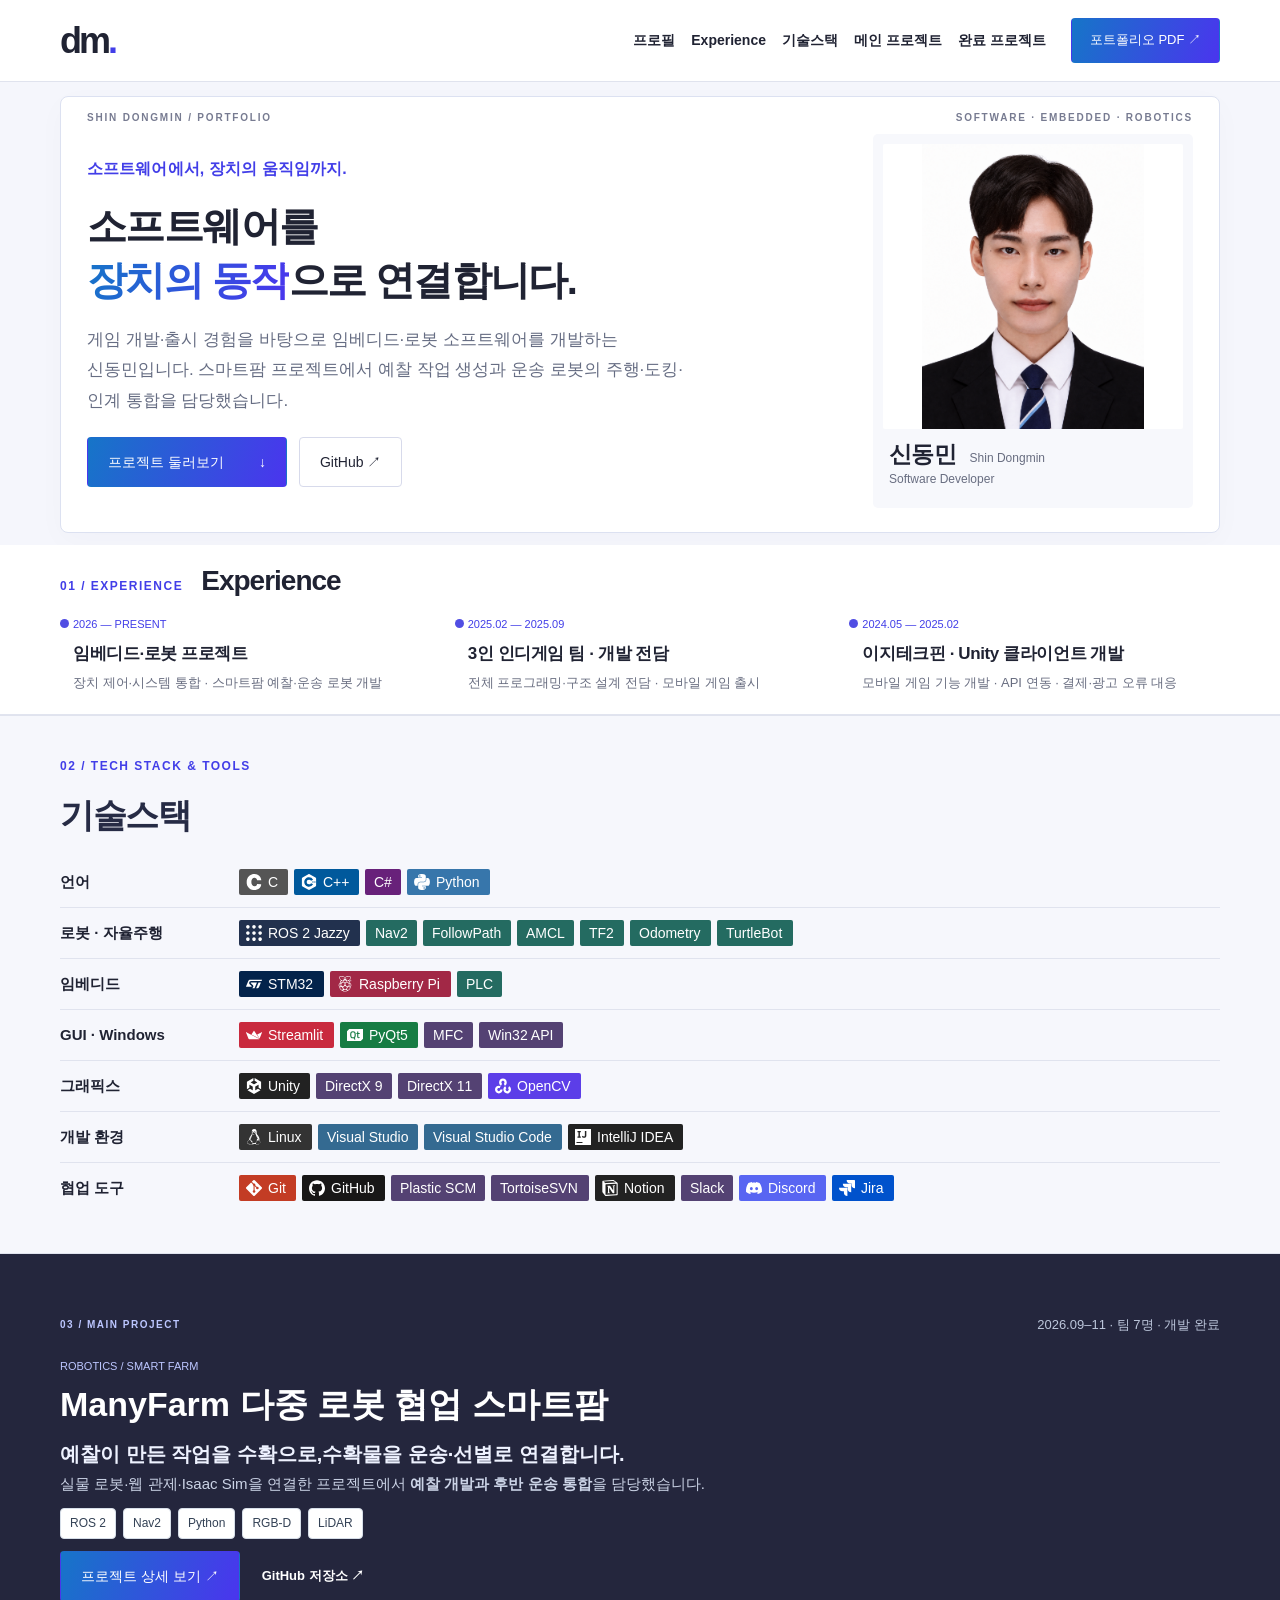
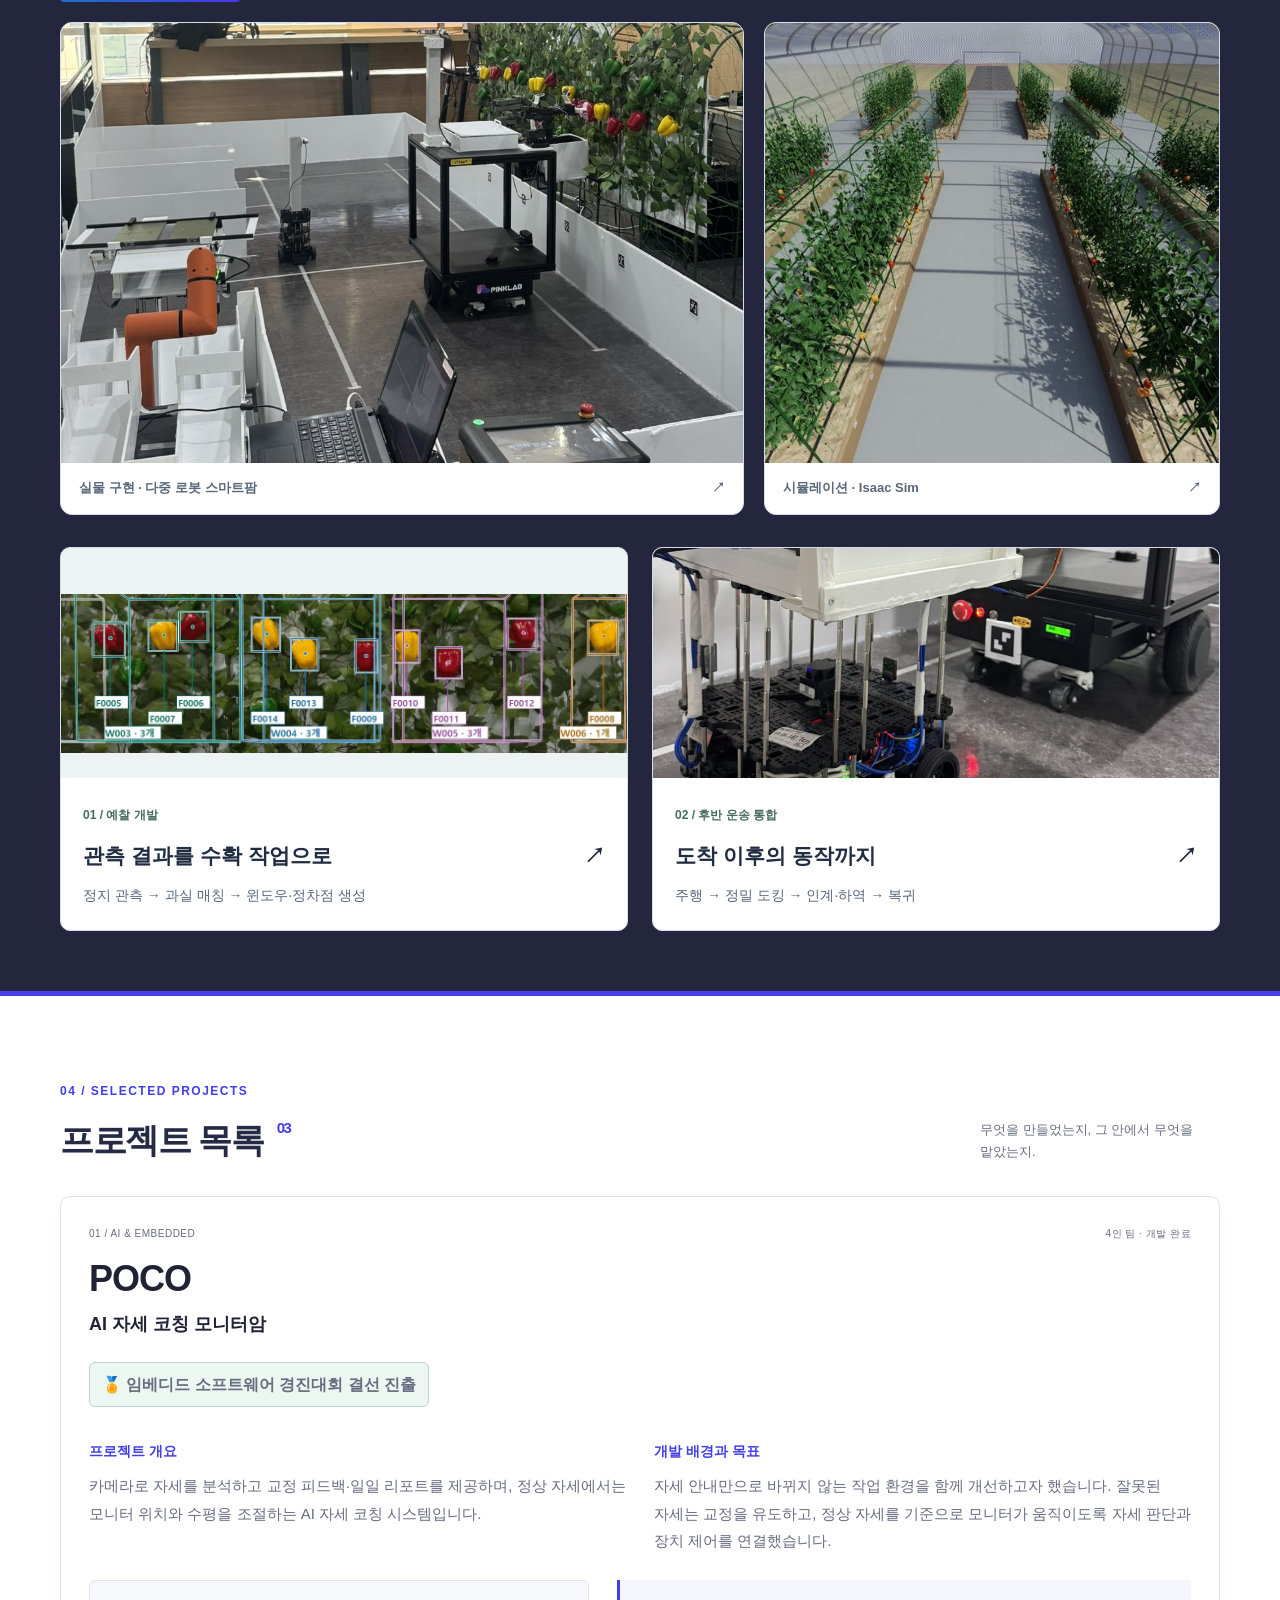
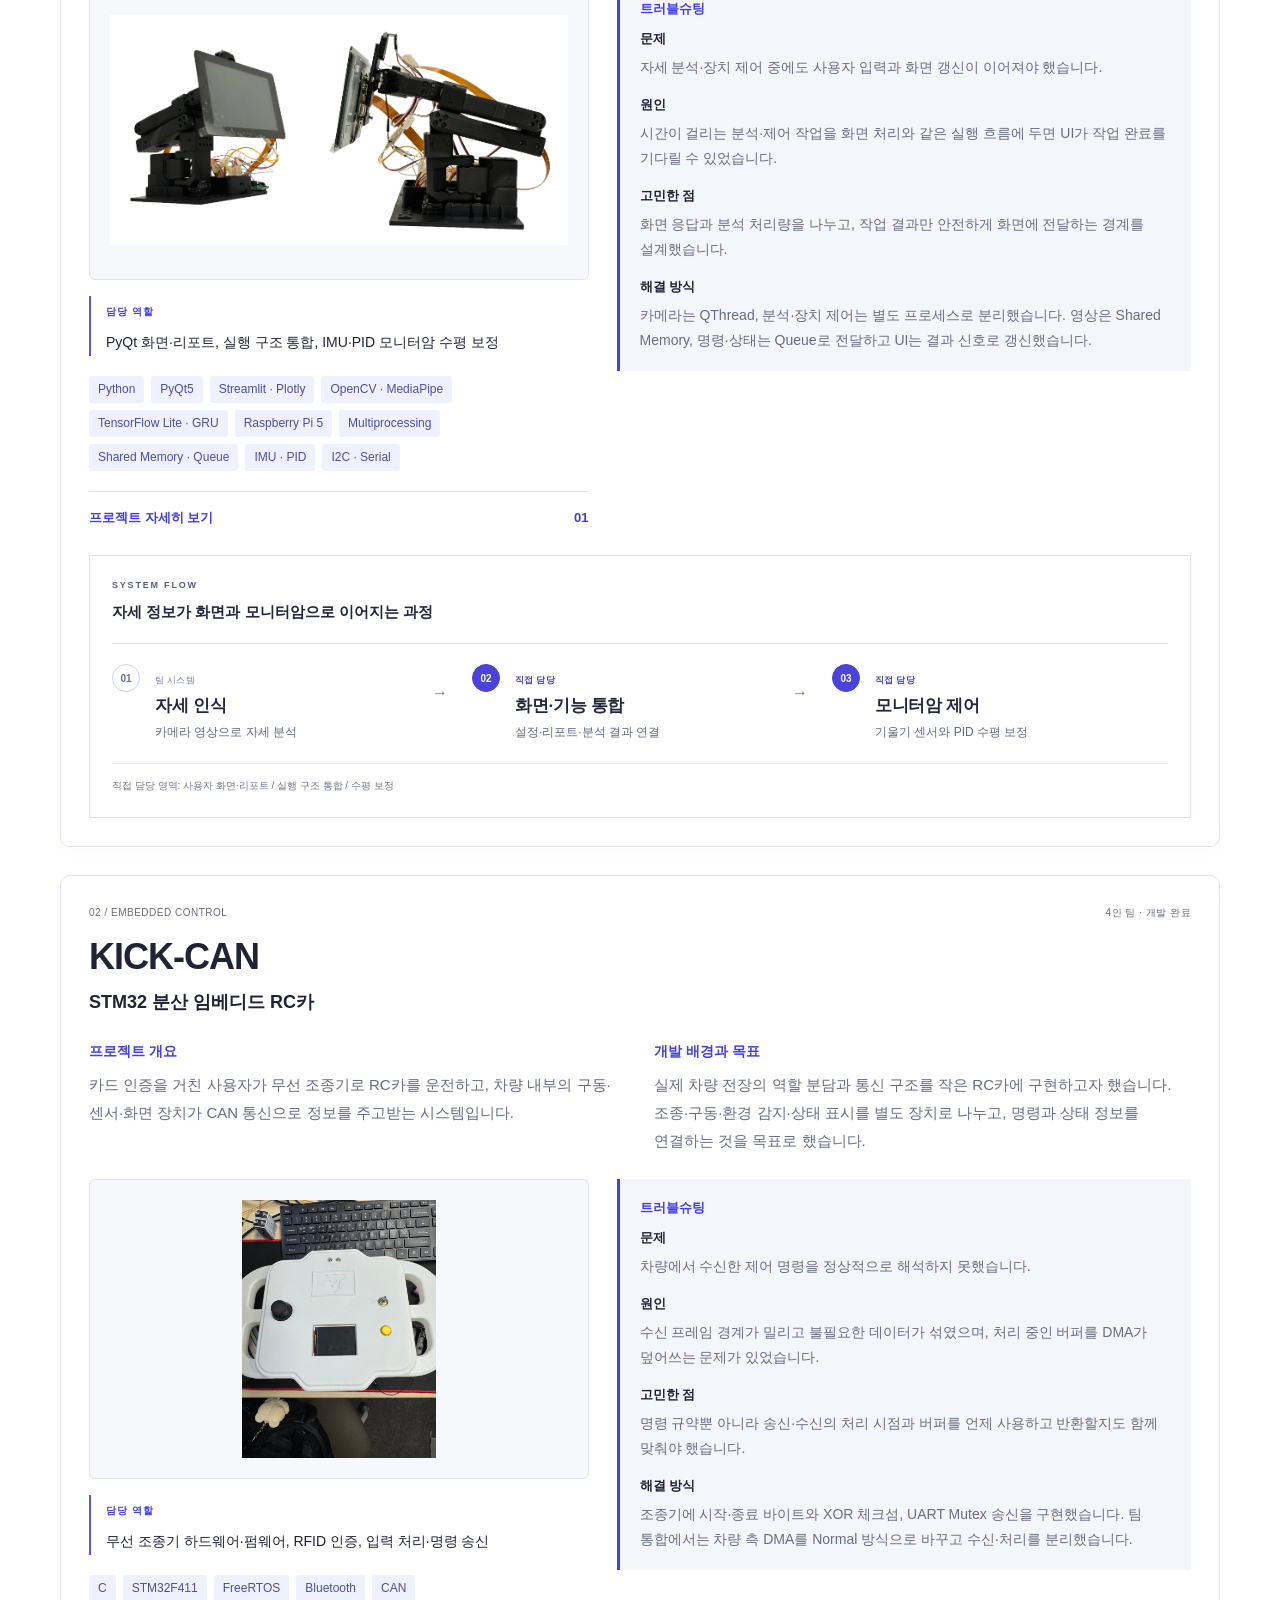
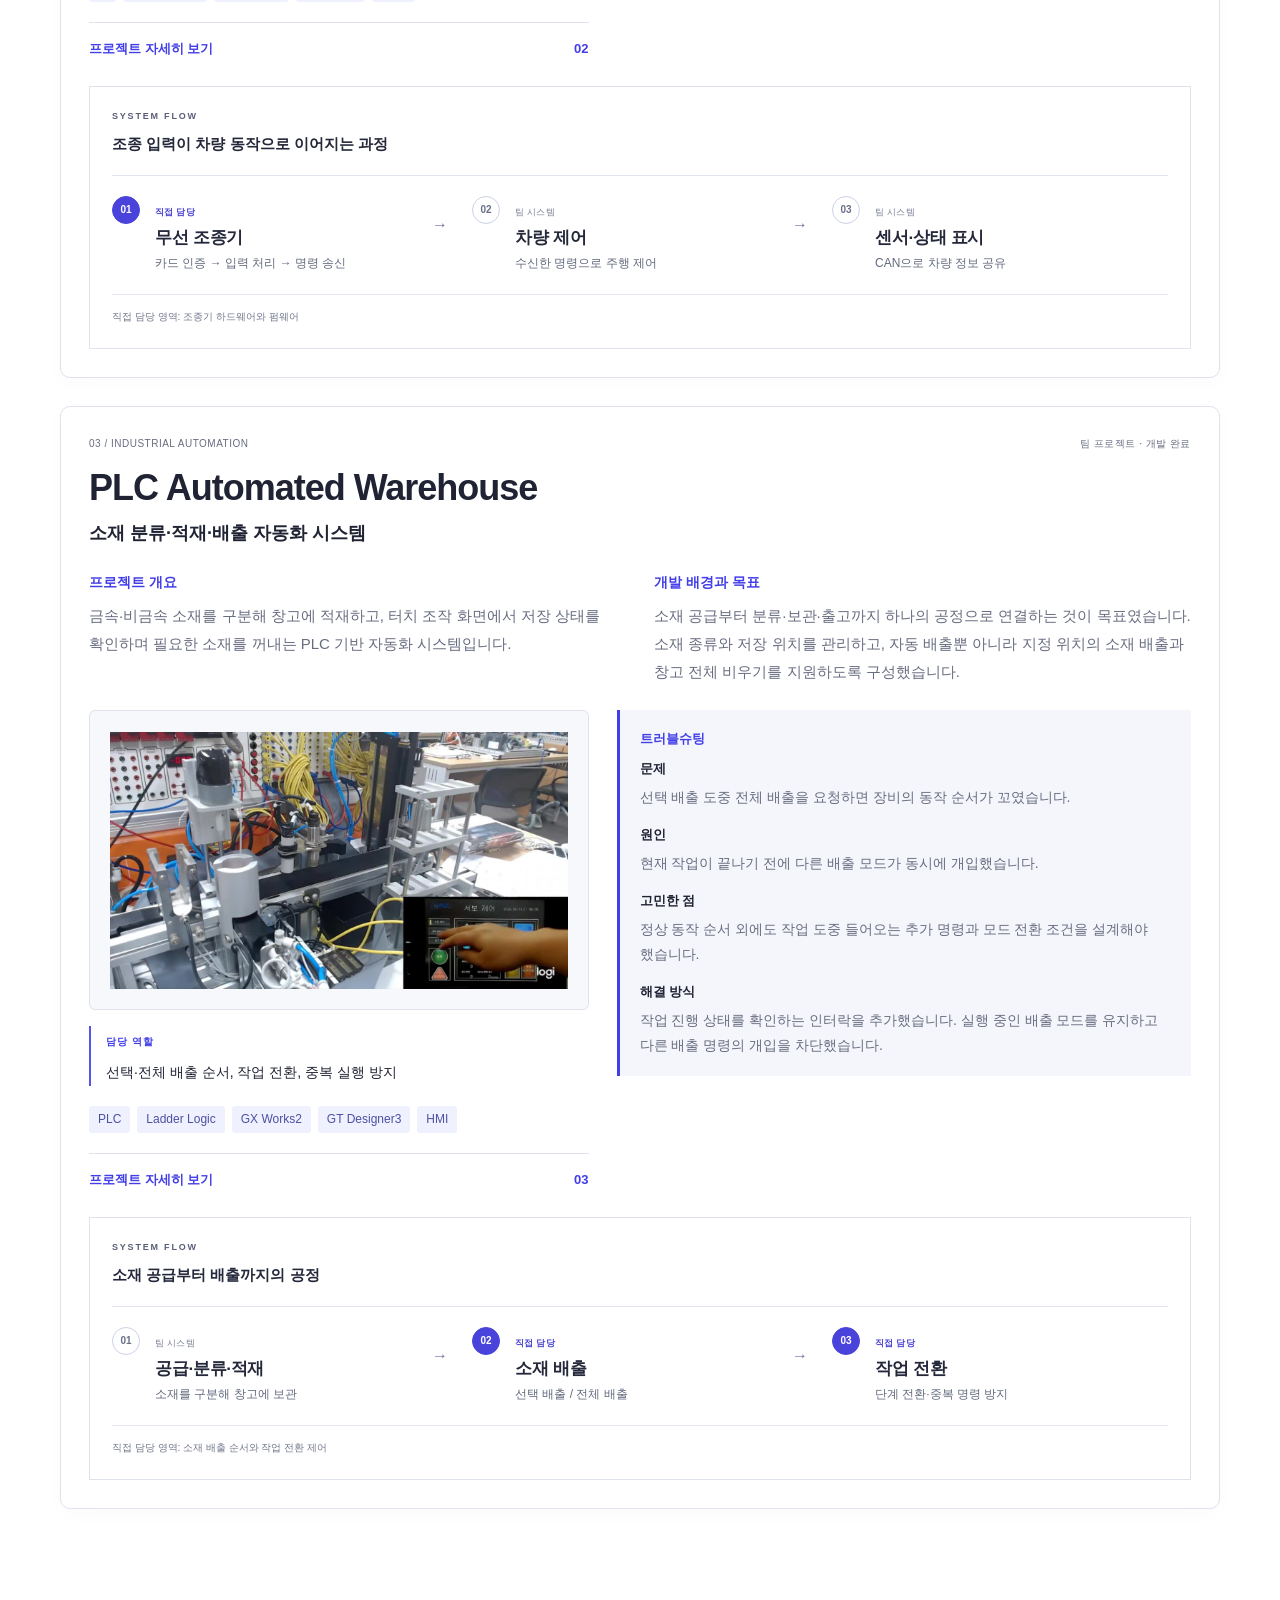
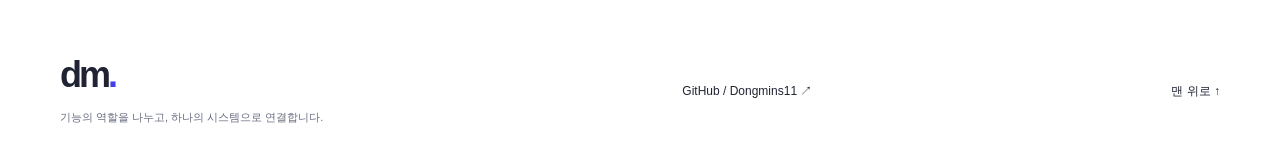
==== commit 3ea7b912: "Align portfolio stack badges with GitHub profile" ====
--- a/index.html
+++ b/index.html
@@ -15,7 +15,7 @@
 .tech-section .section-heading{margin-bottom:18px}.tech-section .section-heading>p{font-size:16px}
 .tech-grid{display:grid;grid-template-columns:1fr;gap:0}
 .tech-group{display:grid;grid-template-columns:165px minmax(0,1fr);gap:14px;align-items:start;padding:12px 0;border-bottom:1px solid #e0e3ee;min-width:0}
-.tech-applied{font-size:15px;line-height:1.65;color:#535e73;margin:7px 0 0}.tech-applied a{text-decoration:underline;text-decoration-color:#b9c4d6;text-underline-offset:4px}.tech-applied a:hover{color:#423ee8}.tech-group:last-child{border-bottom:0}.tech-group h3{font-size:15px;line-height:26px;margin:0;font-weight:700}
+.tech-group:last-child{border-bottom:0}.tech-group h3{font-size:15px;line-height:26px;margin:0;font-weight:700}
 .tech-badges{display:flex;flex-wrap:wrap;gap:7px 6px;list-style:none;padding:0;margin:0}
 .tech-badges li{display:flex;max-width:100%;padding:0;margin:0}.tech-badges img{display:block;height:26px;width:auto;max-width:100%}
 .site-header nav{gap:16px;white-space:nowrap}
@@ -23,8 +23,8 @@
 @media(max-width:700px){.tech-section{padding:30px 0;scroll-margin-top:145px}.tech-group{grid-template-columns:1fr;gap:7px;padding:11px 0}.tech-section .section-heading{display:block}.tech-section .section-heading>p{margin-top:6px;font-size:14px}.site-header nav{overflow-x:auto;justify-content:flex-start;gap:18px;padding:4px 0 8px}.site-header nav a{font-size:14px;flex-shrink:0}.tech-badges{gap:6px}}
 @media print{.tech-section{padding:24px 0}.tech-group{break-inside:avoid}.tech-badges img{height:26px}}
 </style></head><body><a class="skip" href="#main">본문으로 이동</a>
-<header class="site-header"><a aria-label="신동민 포트폴리오 홈" class="wordmark" href="#top">dm<span>.</span></a><nav aria-label="주 메뉴"><a href="#about">프로필</a><a href="#journey">Experience</a><a href="#tech-stack">기술·구현 경험</a><a href="#main-project">메인 프로젝트</a><a href="#completed-projects">완료 프로젝트</a></nav><a class="pdf-save" href="assets/home/Shin-Dongmin-Portfolio.pdf" id="print-home" rel="noopener" target="_blank">포트폴리오 PDF ↗</a></header>
-<main id="main"><section class="hero" id="about"><div class="wrap"><div class="hero-top" id="top"><span>SHIN DONGMIN / PORTFOLIO</span><span>SOFTWARE · EMBEDDED · ROBOTICS</span></div><div class="hero-layout"><div class="hero-copy"><p class="eyebrow">소프트웨어에서, 장치의 움직임까지.</p><h1>소프트웨어를<br/><em>장치의 동작</em>으로 연결합니다.</h1><p class="hero-description">게임 개발·출시 경험을 바탕으로 임베디드·로봇 소프트웨어를 개발하는 신동민입니다. 스마트팜 프로젝트에서 예찰 작업 생성과 운송 로봇의 주행·도킹·인계 통합을 담당했습니다.</p><div class="hero-actions"><a class="button primary" href="#main-project">프로젝트 둘러보기 <span>↓</span></a><a class="button" href="https://github.com/Dongmins11" rel="noopener noreferrer" target="_blank">GitHub ↗</a></div></div><aside class="profile-card"><div class="portrait"><img alt="개발자 신동민의 프로필 사진" height="1422" src="assets/portrait.png" width="1106"/></div><div class="profile-caption"><h2>신동민 <span>Shin Dongmin</span></h2><p>Software Developer</p></div><div class="profile-note">Many Farm · 예찰·운송 로봇 개발</div></aside></div><div class="hero-summary"><div><span>APPLICATION</span><p>게임·서비스 개발 경험</p></div><div><span>EMBEDDED</span><p>센서·모니터암·조종기 제어</p></div><div><span>ROBOTICS</span><p>자율주행·작업 흐름 설계</p></div><a aria-label="기술·구현 경험으로 이동" href="#tech-stack">다음으로 <span>↓</span></a></div></div></section><section class="journey-section" id="journey"><div class="wrap journey-grid"><div class="journey-intro"><p class="eyebrow">01 / EXPERIENCE</p><h2>Experience</h2><p>실무 개발과 출시 경험에서<br/>임베디드·로봇 프로젝트까지.</p></div><ol class="timeline"><li><span class="date">2024.05 — 2025.02</span><h3>이지테크핀 · Unity 클라이언트 개발</h3><p>모바일 게임 기능 개발 · API 연동 · 결제·광고 오류 대응</p></li><li><span class="date">2025.02 — 2025.09</span><h3>3인 인디게임 팀 · 개발 전담</h3><p>전체 프로그래밍·구조 설계 전담 · 모바일 게임 출시</p></li><li><span class="date">2026 — PRESENT</span><h3>임베디드·로봇 프로젝트</h3><p>장치 제어·시스템 통합 · 스마트팜 예찰·운송 로봇 개발</p></li></ol></div></section><section aria-labelledby="tech-title" class="tech-section" id="tech-stack"><div class="wrap"><span aria-hidden="true" id="skills"></span><div class="section-heading"><div><p class="eyebrow">02 / STACK &amp; EXPERIENCE</p><h2 id="tech-title">기술스택 · 구현 경험</h2></div></div><div class="tech-grid"><article class="tech-group"><h3>언어</h3><div><ul class="tech-badges"><li><img alt="C" height="26" src="assets/home/tech/badge-0-0.svg"/></li><li><img alt="C++" height="26" src="assets/home/tech/badge-0-1.svg"/></li><li><img alt="C#" height="26" src="assets/home/tech/badge-0-2.svg"/></li><li><img alt="Python" height="26" src="assets/home/tech/badge-0-3.svg"/></li></ul></div></article><article class="tech-group"><h3>로봇 · 자율주행</h3><div><ul class="tech-badges"><li><img alt="ROS 2 Jazzy" height="26" src="assets/home/tech/badge-1-0.svg"/></li><li><img alt="Nav2" height="26" src="assets/home/tech/badge-1-1.svg"/></li><li><img alt="TF2" height="26" src="assets/home/tech/badge-1-4.svg"/></li><li><img alt="RGB-D" height="26" src="assets/home/tech/badge-1-7.svg"/></li><li><img alt="LiDAR" height="26" src="assets/home/tech/badge-1-8.svg"/></li></ul><p class="tech-applied"><a href="manyfarm/index.html">예찰 작업 생성 · 그래프 주행 · 마커·LiDAR 도킹과 인계 연동</a></p></div></article><article class="tech-group"><h3>임베디드 · 제어</h3><div><ul class="tech-badges"><li><img alt="STM32" height="26" src="assets/home/tech/badge-2-0.svg"/></li><li><img alt="FreeRTOS" height="26" src="assets/home/tech/badge-2-2.svg"/></li><li><img alt="Raspberry Pi" height="26" src="assets/home/tech/badge-2-3.svg"/></li><li><img alt="IMU" height="26" src="assets/home/tech/badge-2-10.svg"/></li><li><img alt="PID" height="26" src="assets/home/tech/badge-2-11.svg"/></li></ul><p class="tech-applied"><a href="kickcan.html">RFID 인증·조종 명령 송신 · IMU·PID 모니터암 수평 보정</a></p></div></article><article class="tech-group"><h3>GUI · 병렬 처리</h3><div><ul class="tech-badges"><li><img alt="PyQt5" height="26" src="assets/home/tech/badge-4-0.svg"/></li><li><img alt="Streamlit" height="26" src="assets/home/tech/badge-4-2.svg"/></li><li><img alt="Multiprocessing" height="26" src="assets/home/tech/badge-4-5.svg"/></li><li><img alt="Shared Memory" height="26" src="assets/home/tech/badge-4-6.svg"/></li></ul><p class="tech-applied"><a href="poco.html">자세 코칭 UI·리포트 · 영상 분석과 장치 제어 프로세스 분리</a></p></div></article><article class="tech-group"><h3>게임 · 그래픽스</h3><div><ul class="tech-badges"><li><img alt="Unity" height="26" src="assets/home/tech/badge-3-0.svg"/></li><li><img alt="DirectX 9" height="26" src="assets/home/tech/badge-3-1.svg"/></li><li><img alt="DirectX 11" height="26" src="assets/home/tech/badge-3-2.svg"/></li></ul><p class="tech-applied">모바일 게임 출시 · 콘텐츠 개발 · 서버 API 연동</p></div></article><article class="tech-group"><h3>산업 자동화</h3><div><ul class="tech-badges"><li><img alt="PLC" height="26" src="assets/home/tech/badge-5-0.svg"/></li><li><img alt="GX Works2" height="26" src="assets/home/tech/badge-5-2.svg"/></li><li><img alt="GT Designer3" height="26" src="assets/home/tech/badge-5-3.svg"/></li></ul><p class="tech-applied"><a href="plc.html">소재 선택·전체 배출 시퀀스와 중복 실행 방지</a></p></div></article><article class="tech-group"><h3>환경 · 협업</h3><div><ul class="tech-badges"><li><img alt="Linux" height="26" src="assets/home/tech/badge-6-0.svg"/></li><li><img alt="Git" height="26" src="assets/home/tech/badge-7-0.svg"/></li><li><img alt="GitHub" height="26" src="assets/home/tech/badge-7-1.svg"/></li><li><img alt="Jira" height="26" src="assets/home/tech/badge-7-7.svg"/></li></ul></div></article></div></div></section><section class="ongoing-section" id="main-project"><div class="wrap"><div class="mf-heading"><p class="eyebrow">03 / MAIN PROJECT</p><span>2026.09–11 · 팀 7명 · 개발 완료</span></div>
+<header class="site-header"><a aria-label="신동민 포트폴리오 홈" class="wordmark" href="#top">dm<span>.</span></a><nav aria-label="주 메뉴"><a href="#about">프로필</a><a href="#journey">Experience</a><a href="#tech-stack">기술스택</a><a href="#main-project">메인 프로젝트</a><a href="#completed-projects">완료 프로젝트</a></nav><a class="pdf-save" href="assets/home/Shin-Dongmin-Portfolio.pdf" id="print-home" rel="noopener" target="_blank">포트폴리오 PDF ↗</a></header>
+<main id="main"><section class="hero" id="about"><div class="wrap"><div class="hero-top" id="top"><span>SHIN DONGMIN / PORTFOLIO</span><span>SOFTWARE · EMBEDDED · ROBOTICS</span></div><div class="hero-layout"><div class="hero-copy"><p class="eyebrow">소프트웨어에서, 장치의 움직임까지.</p><h1>소프트웨어를<br/><em>장치의 동작</em>으로 연결합니다.</h1><p class="hero-description">게임 개발·출시 경험을 바탕으로 임베디드·로봇 소프트웨어를 개발하는 신동민입니다. 스마트팜 프로젝트에서 예찰 작업 생성과 운송 로봇의 주행·도킹·인계 통합을 담당했습니다.</p><div class="hero-actions"><a class="button primary" href="#main-project">프로젝트 둘러보기 <span>↓</span></a><a class="button" href="https://github.com/Dongmins11" rel="noopener noreferrer" target="_blank">GitHub ↗</a></div></div><aside class="profile-card"><div class="portrait"><img alt="개발자 신동민의 프로필 사진" height="1422" src="assets/portrait.png" width="1106"/></div><div class="profile-caption"><h2>신동민 <span>Shin Dongmin</span></h2><p>Software Developer</p></div><div class="profile-note">Many Farm · 예찰·운송 로봇 개발</div></aside></div><div class="hero-summary"><div><span>APPLICATION</span><p>게임·서비스 개발 경험</p></div><div><span>EMBEDDED</span><p>센서·모니터암·조종기 제어</p></div><div><span>ROBOTICS</span><p>자율주행·작업 흐름 설계</p></div><a aria-label="기술스택으로 이동" href="#tech-stack">다음으로 <span>↓</span></a></div></div></section><section class="journey-section" id="journey"><div class="wrap journey-grid"><div class="journey-intro"><p class="eyebrow">01 / EXPERIENCE</p><h2>Experience</h2><p>실무 개발과 출시 경험에서<br/>임베디드·로봇 프로젝트까지.</p></div><ol class="timeline"><li><span class="date">2024.05 — 2025.02</span><h3>이지테크핀 · Unity 클라이언트 개발</h3><p>모바일 게임 기능 개발 · API 연동 · 결제·광고 오류 대응</p></li><li><span class="date">2025.02 — 2025.09</span><h3>3인 인디게임 팀 · 개발 전담</h3><p>전체 프로그래밍·구조 설계 전담 · 모바일 게임 출시</p></li><li><span class="date">2026 — PRESENT</span><h3>임베디드·로봇 프로젝트</h3><p>장치 제어·시스템 통합 · 스마트팜 예찰·운송 로봇 개발</p></li></ol></div></section><section aria-labelledby="tech-title" class="tech-section" id="tech-stack"><div class="wrap"><span aria-hidden="true" id="skills"></span><div class="section-heading"><div><p class="eyebrow">02 / TECH STACK &amp; TOOLS</p><h2 id="tech-title">기술스택</h2></div></div><div class="tech-grid"><article class="tech-group"><h3>언어</h3><ul class="tech-badges"><li><img alt="C" height="26" src="assets/home/tech/badge-0-0.svg"/></li><li><img alt="C++" height="26" src="assets/home/tech/badge-0-1.svg"/></li><li><img alt="C#" height="26" src="assets/home/tech/badge-0-2.svg"/></li><li><img alt="Python" height="26" src="assets/home/tech/badge-0-3.svg"/></li></ul></article><article class="tech-group"><h3>로봇 · 자율주행</h3><ul class="tech-badges"><li><img alt="ROS 2 Jazzy" height="26" src="assets/home/tech/badge-1-0.svg"/></li><li><img alt="Nav2" height="26" src="assets/home/tech/badge-1-1.svg"/></li><li><img alt="FollowPath" height="26" src="assets/home/tech/badge-1-2.svg"/></li><li><img alt="AMCL" height="26" src="assets/home/tech/badge-1-3.svg"/></li><li><img alt="TF2" height="26" src="assets/home/tech/badge-1-4.svg"/></li><li><img alt="Odometry" height="26" src="assets/home/tech/badge-1-5.svg"/></li><li><img alt="TurtleBot" height="26" src="assets/home/tech/badge-1-6.svg"/></li></ul></article><article class="tech-group"><h3>임베디드</h3><ul class="tech-badges"><li><img alt="STM32" height="26" src="assets/home/tech/badge-2-0.svg"/></li><li><img alt="Raspberry Pi" height="26" src="assets/home/tech/badge-2-3.svg"/></li><li><img alt="PLC" height="26" src="assets/home/tech/badge-5-0.svg"/></li></ul></article><article class="tech-group"><h3>GUI · Windows</h3><ul class="tech-badges"><li><img alt="Streamlit" height="26" src="assets/home/tech/badge-4-2.svg"/></li><li><img alt="PyQt5" height="26" src="assets/home/tech/badge-4-0.svg"/></li><li><img alt="MFC" height="26" src="assets/home/tech/badge-3-4.svg"/></li><li><img alt="Win32 API" height="26" src="assets/home/tech/badge-3-3.svg"/></li></ul></article><article class="tech-group"><h3>그래픽스</h3><ul class="tech-badges"><li><img alt="Unity" height="26" src="assets/home/tech/badge-3-0.svg"/></li><li><img alt="DirectX 9" height="26" src="assets/home/tech/badge-3-1.svg"/></li><li><img alt="DirectX 11" height="26" src="assets/home/tech/badge-3-2.svg"/></li><li><img alt="OpenCV" height="26" src="assets/home/tech/badge-4-4.svg"/></li></ul></article><article class="tech-group"><h3>개발 환경</h3><ul class="tech-badges"><li><img alt="Linux" height="26" src="assets/home/tech/badge-6-0.svg"/></li><li><img alt="Visual Studio" height="26" src="assets/home/tech/badge-6-1.svg"/></li><li><img alt="Visual Studio Code" height="26" src="assets/home/tech/badge-6-2.svg"/></li><li><img alt="IntelliJ IDEA" height="26" src="assets/home/tech/badge-6-3.svg"/></li></ul></article><article class="tech-group"><h3>협업 도구</h3><ul class="tech-badges"><li><img alt="Git" height="26" src="assets/home/tech/badge-7-0.svg"/></li><li><img alt="GitHub" height="26" src="assets/home/tech/badge-7-1.svg"/></li><li><img alt="Plastic SCM" height="26" src="assets/home/tech/badge-7-2.svg"/></li><li><img alt="TortoiseSVN" height="26" src="assets/home/tech/badge-7-3.svg"/></li><li><img alt="Notion" height="26" src="assets/home/tech/badge-7-4.svg"/></li><li><img alt="Slack" height="26" src="assets/home/tech/badge-7-5.svg"/></li><li><img alt="Discord" height="26" src="assets/home/tech/badge-7-6.svg"/></li><li><img alt="Jira" height="26" src="assets/home/tech/badge-7-7.svg"/></li></ul></article></div></div></section><section class="ongoing-section" id="main-project"><div class="wrap"><div class="mf-heading"><p class="eyebrow">03 / MAIN PROJECT</p><span>2026.09–11 · 팀 7명 · 개발 완료</span></div>
 <div class="mf-feature"><div class="mf-copy"><p class="mini-label">ROBOTICS / SMART FARM</p><h2>ManyFarm <br/>다중 로봇 협업 스마트팜</h2><p class="mf-lead">예찰이 만든 작업을 수확으로,<br/>수확물을 운송·선별로 연결합니다.</p><p class="mf-summary">실물 로봇·웹 관제·Isaac Sim을 연결한 프로젝트에서 <strong>예찰 개발과 후반 운송 통합</strong>을 담당했습니다.</p><div class="mf-tags"><span>ROS 2</span><span>Nav2</span><span>Python</span><span>RGB-D</span><span>LiDAR</span></div><div class="mf-actions"><a class="button primary" href="manyfarm/index.html">프로젝트 상세 보기 ↗</a><a class="mf-repo" href="https://github.com/Dongmins11/ManyFarm">GitHub 저장소 ↗</a></div></div><div class="mf-scenes"><a class="mf-cover mf-real" href="manyfarm/index.html#overview"><img alt="실제 시험 공간의 예찰·수확·운송 로봇과 선별장" src="assets/home/real.jpg"/><span>실물 구현 · 다중 로봇 스마트팜 <b>↗</b></span></a><a class="mf-cover mf-sim" href="manyfarm/index.html#overview"><img alt="ManyFarm Isaac Sim 가상 농장의 재배 구역과 로봇" src="assets/home/farm.jpg"/><span>시뮬레이션 · Isaac Sim <b>↗</b></span></a></div></div>
 <div class="mf-work-grid"><a class="mf-work" href="manyfarm/index.html#scout"><div class="mf-work-image"><img alt="과실 ID와 수량을 묶은 예찰 작업 윈도우" loading="lazy" src="assets/home/scout.jpg"/></div><div class="mf-work-copy"><span>01 / 예찰 개발</span><h3>관측 결과를 수확 작업으로 <b>↗</b></h3><p>정지 관측 → 과실 매칭 → 윈도우·정차점 생성</p></div></a><a class="mf-work" href="manyfarm/index.html#transport"><div class="mf-work-image"><img alt="운송로봇과 수확로봇의 실물 도킹·인계 위치" loading="lazy" src="assets/home/docking.jpg"/></div><div class="mf-work-copy"><span>02 / 후반 운송 통합</span><h3>도착 이후의 동작까지 <b>↗</b></h3><p>주행 → 정밀 도킹 → 인계·하역 → 복귀</p></div></a></div></div></section><section class="projects wrap" id="completed-projects"><div class="section-heading"><div><p class="eyebrow">04 / SELECTED PROJECTS</p><h2>프로젝트 목록<span class="sup">03</span></h2></div><p>무엇을 만들었는지, 그 안에서 무엇을 맡았는지.</p></div>
 <article class="project-row"><header class="project-overview"><div class="meta"><span>01 / AI &amp; EMBEDDED</span><span>4인 팀 · 개발 완료</span></div><h3><a href="poco.html">POCO</a></h3><p class="project-name">AI 자세 코칭 모니터암</p><p class="poco-achievement">🏅 임베디드 소프트웨어 경진대회 결선 진출</p><div class="project-context"><div><h4>프로젝트 개요</h4><p>카메라로 자세를 분석하고 교정 피드백·일일 리포트를 제공하며, 정상 자세에서는 모니터 위치와 수평을 조절하는 AI 자세 코칭 시스템입니다.</p></div><div><h4>개발 배경과 목표</h4><p>자세 안내만으로 바뀌지 않는 작업 환경을 함께 개선하고자 했습니다. 잘못된 자세는 교정을 유도하고, 정상 자세를 기준으로 모니터가 움직이도록 자세 판단과 장치 제어를 연결했습니다.</p></div></div></header><div class="project-body"><div class="project-media"><figure class="project-visual"><a aria-label="POCO 상세 보기" class="project-image poco-image" href="poco.html"><img alt="제작한 POCO 4축 모니터암의 정면과 측면" loading="lazy" src="assets/monitor-arm-cropped.png"/></a></figure><div class="project-copy"><div class="role"><span>담당 역할</span><p>PyQt 화면·리포트, 실행 구조 통합, IMU·PID 모니터암 수평 보정</p></div><ul aria-label="기술 스택" class="tags"><li>Python</li><li>PyQt5</li><li>Streamlit · Plotly</li><li>OpenCV · MediaPipe</li><li>TensorFlow Lite · GRU</li><li>Raspberry Pi 5</li><li>Multiprocessing</li><li>Shared Memory · Queue</li><li>IMU · PID</li><li>I2C · Serial</li></ul><a class="project-link" href="poco.html">프로젝트 자세히 보기 <span>01</span></a></div></div><section class="project-troubleshooting"><h4>트러블슈팅</h4><dl class="trouble-summary"><div><dt>문제</dt><dd>자세 분석·장치 제어 중에도 사용자 입력과 화면 갱신이 이어져야 했습니다.</dd></div><div><dt>원인</dt><dd>시간이 걸리는 분석·제어 작업을 화면 처리와 같은 실행 흐름에 두면 UI가 작업 완료를 기다릴 수 있었습니다.</dd></div><div><dt>고민한 점</dt><dd>화면 응답과 분석 처리량을 나누고, 작업 결과만 안전하게 화면에 전달하는 경계를 설계했습니다.</dd></div><div><dt>해결 방식</dt><dd>카메라는 QThread, 분석·장치 제어는 별도 프로세스로 분리했습니다. 영상은 Shared Memory, 명령·상태는 Queue로 전달하고 UI는 결과 신호로 갱신했습니다.</dd></div></dl></section></div><figure class="process-diagram"><figcaption><span>SYSTEM FLOW</span><strong>자세 정보가 화면과 모니터암으로 이어지는 과정</strong></figcaption><ol><li class=""><span class="step-no">01</span><div><span class="ownership">팀 시스템</span><h4>자세 인식</h4><p>카메라 영상으로 자세 분석</p></div></li><li class="owned"><span class="step-no">02</span><div><span class="ownership">직접 담당</span><h4>화면·기능 통합</h4><p>설정·리포트·분석 결과 연결</p></div></li><li class="owned"><span class="step-no">03</span><div><span class="ownership">직접 담당</span><h4>모니터암 제어</h4><p>기울기 센서와 PID 수평 보정</p></div></li></ol><p class="flow-note">직접 담당 영역: 사용자 화면·리포트 / 실행 구조 통합 / 수평 보정</p></figure></article>
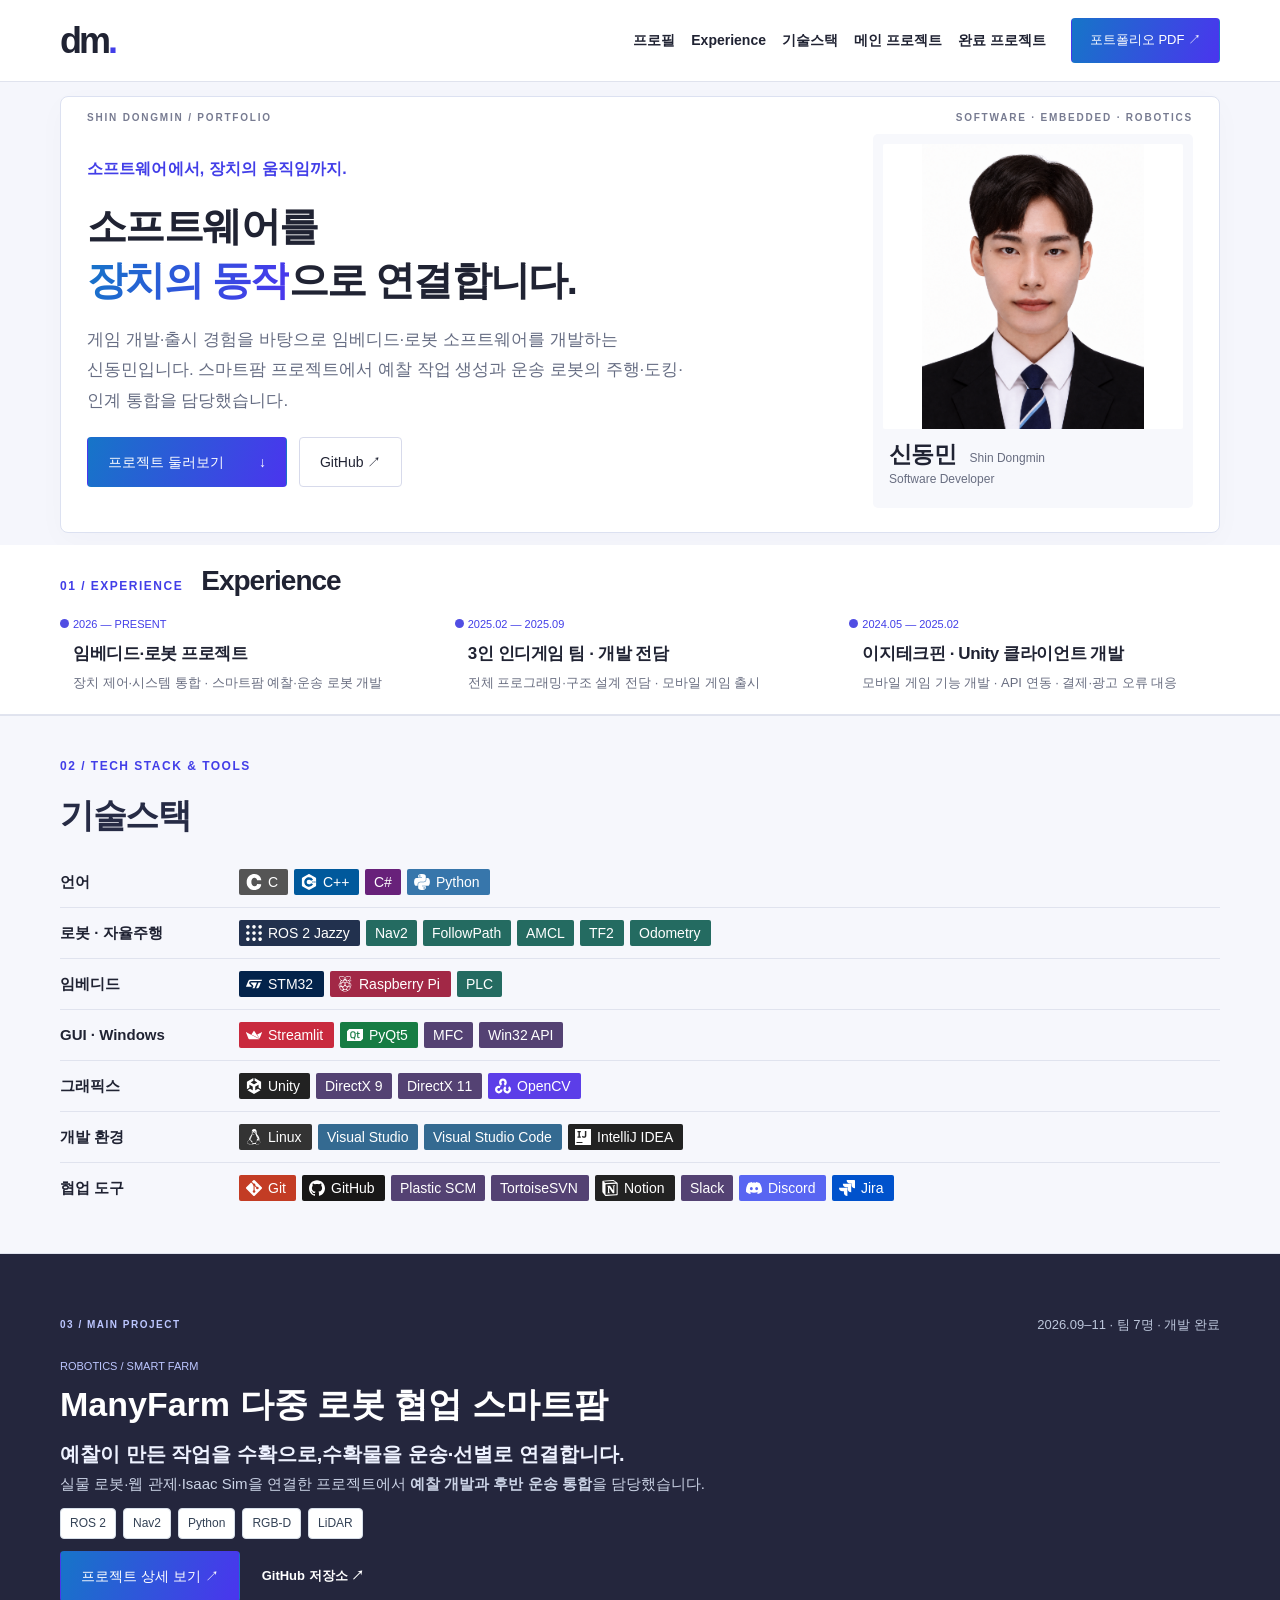
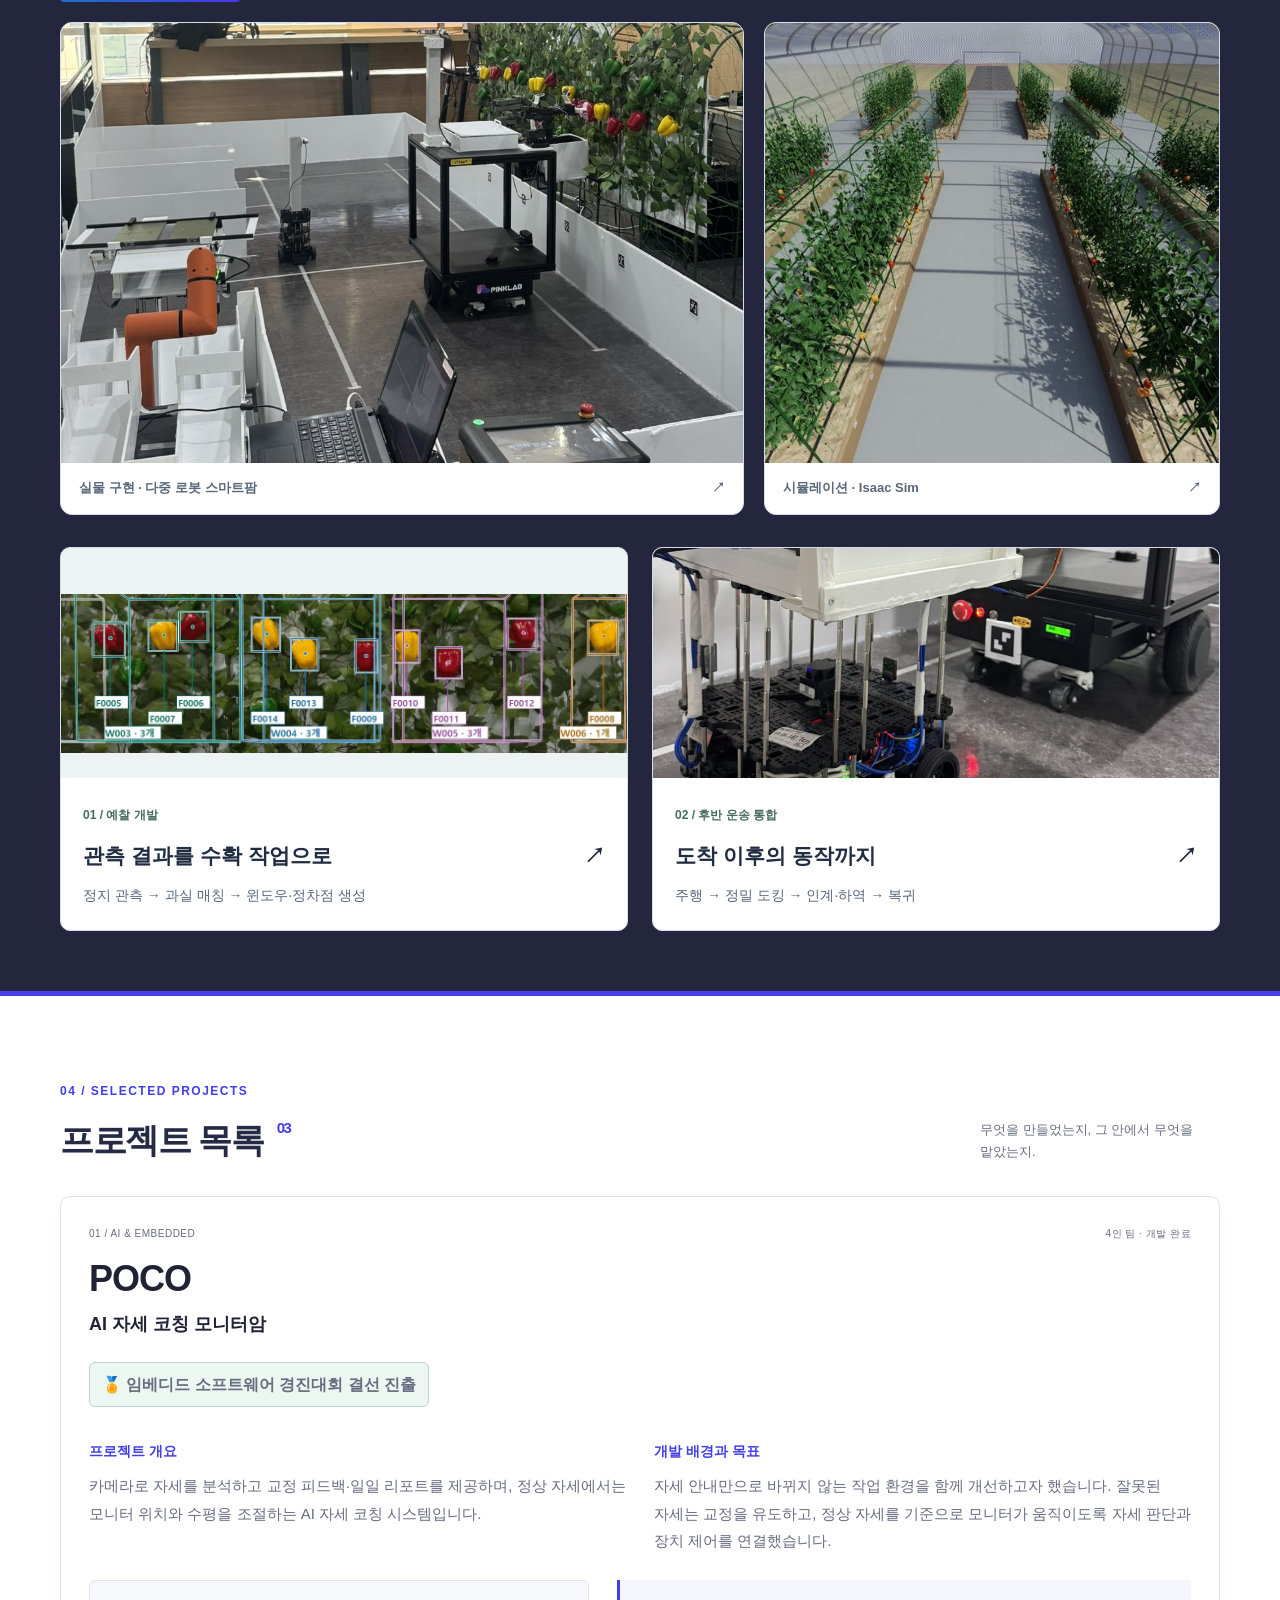
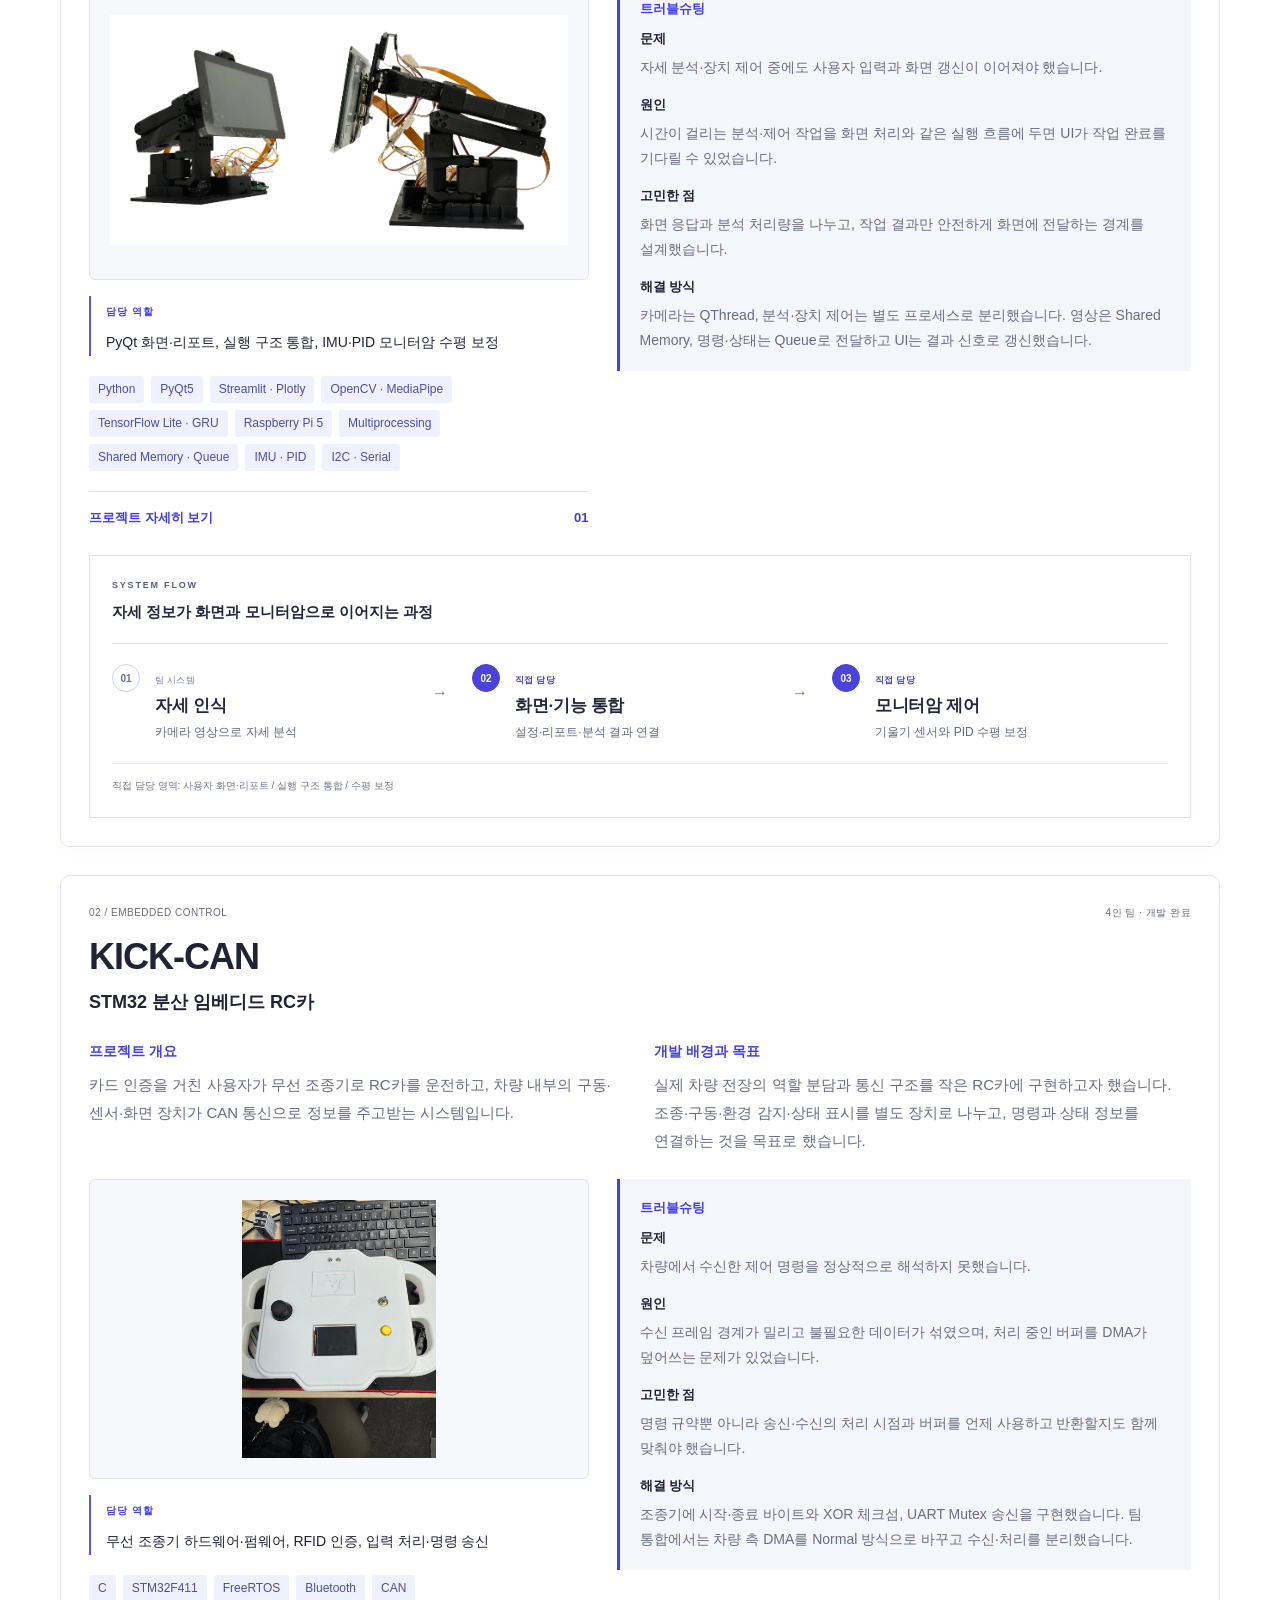
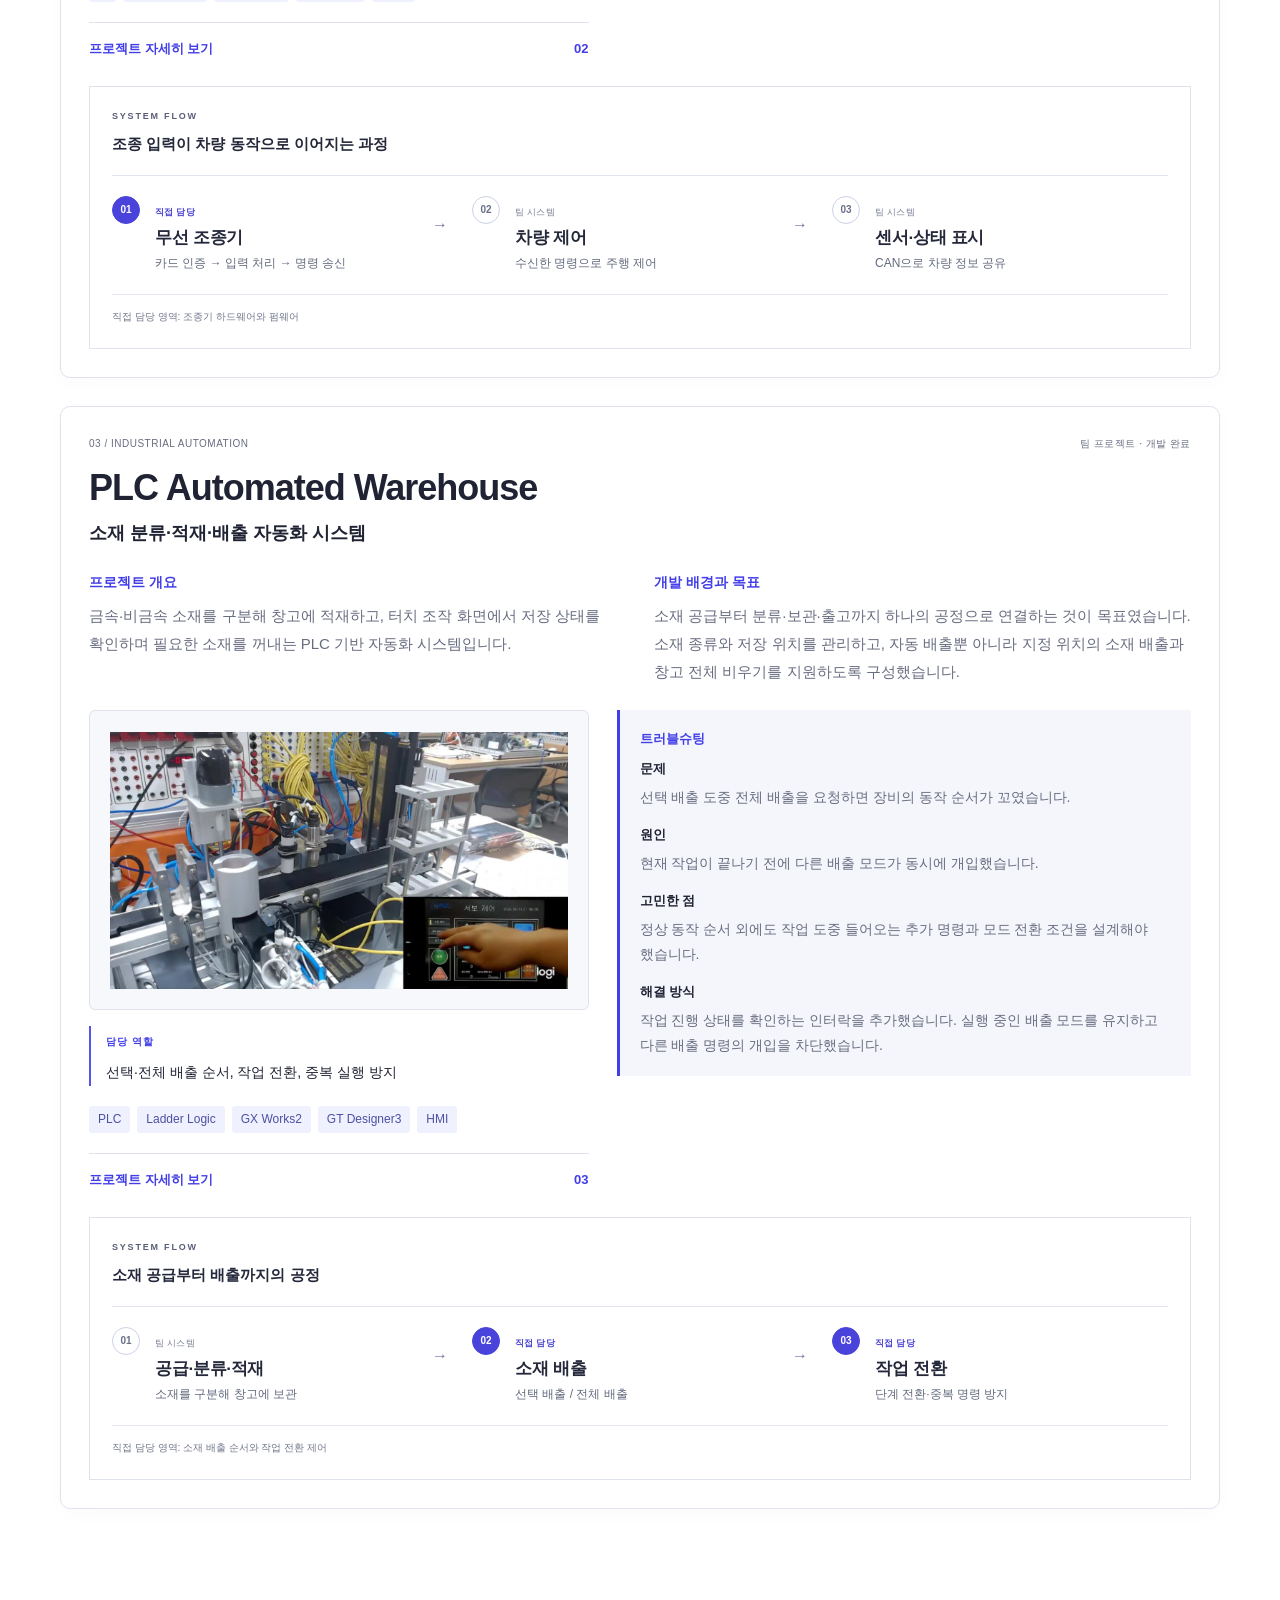
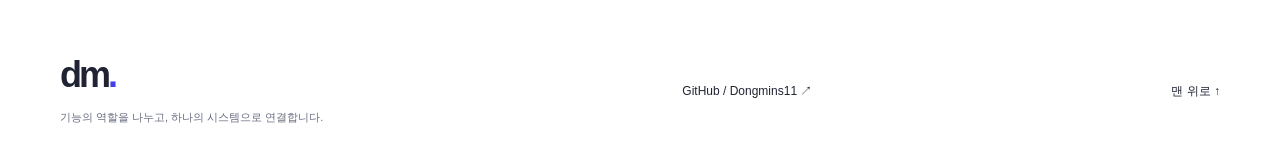
==== commit acf1ef20: "Remove TurtleBot from portfolio stack" ====
--- a/index.html
+++ b/index.html
@@ -24,7 +24,7 @@
 @media print{.tech-section{padding:24px 0}.tech-group{break-inside:avoid}.tech-badges img{height:26px}}
 </style></head><body><a class="skip" href="#main">본문으로 이동</a>
 <header class="site-header"><a aria-label="신동민 포트폴리오 홈" class="wordmark" href="#top">dm<span>.</span></a><nav aria-label="주 메뉴"><a href="#about">프로필</a><a href="#journey">Experience</a><a href="#tech-stack">기술스택</a><a href="#main-project">메인 프로젝트</a><a href="#completed-projects">완료 프로젝트</a></nav><a class="pdf-save" href="assets/home/Shin-Dongmin-Portfolio.pdf" id="print-home" rel="noopener" target="_blank">포트폴리오 PDF ↗</a></header>
-<main id="main"><section class="hero" id="about"><div class="wrap"><div class="hero-top" id="top"><span>SHIN DONGMIN / PORTFOLIO</span><span>SOFTWARE · EMBEDDED · ROBOTICS</span></div><div class="hero-layout"><div class="hero-copy"><p class="eyebrow">소프트웨어에서, 장치의 움직임까지.</p><h1>소프트웨어를<br/><em>장치의 동작</em>으로 연결합니다.</h1><p class="hero-description">게임 개발·출시 경험을 바탕으로 임베디드·로봇 소프트웨어를 개발하는 신동민입니다. 스마트팜 프로젝트에서 예찰 작업 생성과 운송 로봇의 주행·도킹·인계 통합을 담당했습니다.</p><div class="hero-actions"><a class="button primary" href="#main-project">프로젝트 둘러보기 <span>↓</span></a><a class="button" href="https://github.com/Dongmins11" rel="noopener noreferrer" target="_blank">GitHub ↗</a></div></div><aside class="profile-card"><div class="portrait"><img alt="개발자 신동민의 프로필 사진" height="1422" src="assets/portrait.png" width="1106"/></div><div class="profile-caption"><h2>신동민 <span>Shin Dongmin</span></h2><p>Software Developer</p></div><div class="profile-note">Many Farm · 예찰·운송 로봇 개발</div></aside></div><div class="hero-summary"><div><span>APPLICATION</span><p>게임·서비스 개발 경험</p></div><div><span>EMBEDDED</span><p>센서·모니터암·조종기 제어</p></div><div><span>ROBOTICS</span><p>자율주행·작업 흐름 설계</p></div><a aria-label="기술스택으로 이동" href="#tech-stack">다음으로 <span>↓</span></a></div></div></section><section class="journey-section" id="journey"><div class="wrap journey-grid"><div class="journey-intro"><p class="eyebrow">01 / EXPERIENCE</p><h2>Experience</h2><p>실무 개발과 출시 경험에서<br/>임베디드·로봇 프로젝트까지.</p></div><ol class="timeline"><li><span class="date">2024.05 — 2025.02</span><h3>이지테크핀 · Unity 클라이언트 개발</h3><p>모바일 게임 기능 개발 · API 연동 · 결제·광고 오류 대응</p></li><li><span class="date">2025.02 — 2025.09</span><h3>3인 인디게임 팀 · 개발 전담</h3><p>전체 프로그래밍·구조 설계 전담 · 모바일 게임 출시</p></li><li><span class="date">2026 — PRESENT</span><h3>임베디드·로봇 프로젝트</h3><p>장치 제어·시스템 통합 · 스마트팜 예찰·운송 로봇 개발</p></li></ol></div></section><section aria-labelledby="tech-title" class="tech-section" id="tech-stack"><div class="wrap"><span aria-hidden="true" id="skills"></span><div class="section-heading"><div><p class="eyebrow">02 / TECH STACK &amp; TOOLS</p><h2 id="tech-title">기술스택</h2></div></div><div class="tech-grid"><article class="tech-group"><h3>언어</h3><ul class="tech-badges"><li><img alt="C" height="26" src="assets/home/tech/badge-0-0.svg"/></li><li><img alt="C++" height="26" src="assets/home/tech/badge-0-1.svg"/></li><li><img alt="C#" height="26" src="assets/home/tech/badge-0-2.svg"/></li><li><img alt="Python" height="26" src="assets/home/tech/badge-0-3.svg"/></li></ul></article><article class="tech-group"><h3>로봇 · 자율주행</h3><ul class="tech-badges"><li><img alt="ROS 2 Jazzy" height="26" src="assets/home/tech/badge-1-0.svg"/></li><li><img alt="Nav2" height="26" src="assets/home/tech/badge-1-1.svg"/></li><li><img alt="FollowPath" height="26" src="assets/home/tech/badge-1-2.svg"/></li><li><img alt="AMCL" height="26" src="assets/home/tech/badge-1-3.svg"/></li><li><img alt="TF2" height="26" src="assets/home/tech/badge-1-4.svg"/></li><li><img alt="Odometry" height="26" src="assets/home/tech/badge-1-5.svg"/></li><li><img alt="TurtleBot" height="26" src="assets/home/tech/badge-1-6.svg"/></li></ul></article><article class="tech-group"><h3>임베디드</h3><ul class="tech-badges"><li><img alt="STM32" height="26" src="assets/home/tech/badge-2-0.svg"/></li><li><img alt="Raspberry Pi" height="26" src="assets/home/tech/badge-2-3.svg"/></li><li><img alt="PLC" height="26" src="assets/home/tech/badge-5-0.svg"/></li></ul></article><article class="tech-group"><h3>GUI · Windows</h3><ul class="tech-badges"><li><img alt="Streamlit" height="26" src="assets/home/tech/badge-4-2.svg"/></li><li><img alt="PyQt5" height="26" src="assets/home/tech/badge-4-0.svg"/></li><li><img alt="MFC" height="26" src="assets/home/tech/badge-3-4.svg"/></li><li><img alt="Win32 API" height="26" src="assets/home/tech/badge-3-3.svg"/></li></ul></article><article class="tech-group"><h3>그래픽스</h3><ul class="tech-badges"><li><img alt="Unity" height="26" src="assets/home/tech/badge-3-0.svg"/></li><li><img alt="DirectX 9" height="26" src="assets/home/tech/badge-3-1.svg"/></li><li><img alt="DirectX 11" height="26" src="assets/home/tech/badge-3-2.svg"/></li><li><img alt="OpenCV" height="26" src="assets/home/tech/badge-4-4.svg"/></li></ul></article><article class="tech-group"><h3>개발 환경</h3><ul class="tech-badges"><li><img alt="Linux" height="26" src="assets/home/tech/badge-6-0.svg"/></li><li><img alt="Visual Studio" height="26" src="assets/home/tech/badge-6-1.svg"/></li><li><img alt="Visual Studio Code" height="26" src="assets/home/tech/badge-6-2.svg"/></li><li><img alt="IntelliJ IDEA" height="26" src="assets/home/tech/badge-6-3.svg"/></li></ul></article><article class="tech-group"><h3>협업 도구</h3><ul class="tech-badges"><li><img alt="Git" height="26" src="assets/home/tech/badge-7-0.svg"/></li><li><img alt="GitHub" height="26" src="assets/home/tech/badge-7-1.svg"/></li><li><img alt="Plastic SCM" height="26" src="assets/home/tech/badge-7-2.svg"/></li><li><img alt="TortoiseSVN" height="26" src="assets/home/tech/badge-7-3.svg"/></li><li><img alt="Notion" height="26" src="assets/home/tech/badge-7-4.svg"/></li><li><img alt="Slack" height="26" src="assets/home/tech/badge-7-5.svg"/></li><li><img alt="Discord" height="26" src="assets/home/tech/badge-7-6.svg"/></li><li><img alt="Jira" height="26" src="assets/home/tech/badge-7-7.svg"/></li></ul></article></div></div></section><section class="ongoing-section" id="main-project"><div class="wrap"><div class="mf-heading"><p class="eyebrow">03 / MAIN PROJECT</p><span>2026.09–11 · 팀 7명 · 개발 완료</span></div>
+<main id="main"><section class="hero" id="about"><div class="wrap"><div class="hero-top" id="top"><span>SHIN DONGMIN / PORTFOLIO</span><span>SOFTWARE · EMBEDDED · ROBOTICS</span></div><div class="hero-layout"><div class="hero-copy"><p class="eyebrow">소프트웨어에서, 장치의 움직임까지.</p><h1>소프트웨어를<br/><em>장치의 동작</em>으로 연결합니다.</h1><p class="hero-description">게임 개발·출시 경험을 바탕으로 임베디드·로봇 소프트웨어를 개발하는 신동민입니다. 스마트팜 프로젝트에서 예찰 작업 생성과 운송 로봇의 주행·도킹·인계 통합을 담당했습니다.</p><div class="hero-actions"><a class="button primary" href="#main-project">프로젝트 둘러보기 <span>↓</span></a><a class="button" href="https://github.com/Dongmins11" rel="noopener noreferrer" target="_blank">GitHub ↗</a></div></div><aside class="profile-card"><div class="portrait"><img alt="개발자 신동민의 프로필 사진" height="1422" src="assets/portrait.png" width="1106"/></div><div class="profile-caption"><h2>신동민 <span>Shin Dongmin</span></h2><p>Software Developer</p></div><div class="profile-note">Many Farm · 예찰·운송 로봇 개발</div></aside></div><div class="hero-summary"><div><span>APPLICATION</span><p>게임·서비스 개발 경험</p></div><div><span>EMBEDDED</span><p>센서·모니터암·조종기 제어</p></div><div><span>ROBOTICS</span><p>자율주행·작업 흐름 설계</p></div><a aria-label="기술스택으로 이동" href="#tech-stack">다음으로 <span>↓</span></a></div></div></section><section class="journey-section" id="journey"><div class="wrap journey-grid"><div class="journey-intro"><p class="eyebrow">01 / EXPERIENCE</p><h2>Experience</h2><p>실무 개발과 출시 경험에서<br/>임베디드·로봇 프로젝트까지.</p></div><ol class="timeline"><li><span class="date">2024.05 — 2025.02</span><h3>이지테크핀 · Unity 클라이언트 개발</h3><p>모바일 게임 기능 개발 · API 연동 · 결제·광고 오류 대응</p></li><li><span class="date">2025.02 — 2025.09</span><h3>3인 인디게임 팀 · 개발 전담</h3><p>전체 프로그래밍·구조 설계 전담 · 모바일 게임 출시</p></li><li><span class="date">2026 — PRESENT</span><h3>임베디드·로봇 프로젝트</h3><p>장치 제어·시스템 통합 · 스마트팜 예찰·운송 로봇 개발</p></li></ol></div></section><section aria-labelledby="tech-title" class="tech-section" id="tech-stack"><div class="wrap"><span aria-hidden="true" id="skills"></span><div class="section-heading"><div><p class="eyebrow">02 / TECH STACK &amp; TOOLS</p><h2 id="tech-title">기술스택</h2></div></div><div class="tech-grid"><article class="tech-group"><h3>언어</h3><ul class="tech-badges"><li><img alt="C" height="26" src="assets/home/tech/badge-0-0.svg"/></li><li><img alt="C++" height="26" src="assets/home/tech/badge-0-1.svg"/></li><li><img alt="C#" height="26" src="assets/home/tech/badge-0-2.svg"/></li><li><img alt="Python" height="26" src="assets/home/tech/badge-0-3.svg"/></li></ul></article><article class="tech-group"><h3>로봇 · 자율주행</h3><ul class="tech-badges"><li><img alt="ROS 2 Jazzy" height="26" src="assets/home/tech/badge-1-0.svg"/></li><li><img alt="Nav2" height="26" src="assets/home/tech/badge-1-1.svg"/></li><li><img alt="FollowPath" height="26" src="assets/home/tech/badge-1-2.svg"/></li><li><img alt="AMCL" height="26" src="assets/home/tech/badge-1-3.svg"/></li><li><img alt="TF2" height="26" src="assets/home/tech/badge-1-4.svg"/></li><li><img alt="Odometry" height="26" src="assets/home/tech/badge-1-5.svg"/></li></ul></article><article class="tech-group"><h3>임베디드</h3><ul class="tech-badges"><li><img alt="STM32" height="26" src="assets/home/tech/badge-2-0.svg"/></li><li><img alt="Raspberry Pi" height="26" src="assets/home/tech/badge-2-3.svg"/></li><li><img alt="PLC" height="26" src="assets/home/tech/badge-5-0.svg"/></li></ul></article><article class="tech-group"><h3>GUI · Windows</h3><ul class="tech-badges"><li><img alt="Streamlit" height="26" src="assets/home/tech/badge-4-2.svg"/></li><li><img alt="PyQt5" height="26" src="assets/home/tech/badge-4-0.svg"/></li><li><img alt="MFC" height="26" src="assets/home/tech/badge-3-4.svg"/></li><li><img alt="Win32 API" height="26" src="assets/home/tech/badge-3-3.svg"/></li></ul></article><article class="tech-group"><h3>그래픽스</h3><ul class="tech-badges"><li><img alt="Unity" height="26" src="assets/home/tech/badge-3-0.svg"/></li><li><img alt="DirectX 9" height="26" src="assets/home/tech/badge-3-1.svg"/></li><li><img alt="DirectX 11" height="26" src="assets/home/tech/badge-3-2.svg"/></li><li><img alt="OpenCV" height="26" src="assets/home/tech/badge-4-4.svg"/></li></ul></article><article class="tech-group"><h3>개발 환경</h3><ul class="tech-badges"><li><img alt="Linux" height="26" src="assets/home/tech/badge-6-0.svg"/></li><li><img alt="Visual Studio" height="26" src="assets/home/tech/badge-6-1.svg"/></li><li><img alt="Visual Studio Code" height="26" src="assets/home/tech/badge-6-2.svg"/></li><li><img alt="IntelliJ IDEA" height="26" src="assets/home/tech/badge-6-3.svg"/></li></ul></article><article class="tech-group"><h3>협업 도구</h3><ul class="tech-badges"><li><img alt="Git" height="26" src="assets/home/tech/badge-7-0.svg"/></li><li><img alt="GitHub" height="26" src="assets/home/tech/badge-7-1.svg"/></li><li><img alt="Plastic SCM" height="26" src="assets/home/tech/badge-7-2.svg"/></li><li><img alt="TortoiseSVN" height="26" src="assets/home/tech/badge-7-3.svg"/></li><li><img alt="Notion" height="26" src="assets/home/tech/badge-7-4.svg"/></li><li><img alt="Slack" height="26" src="assets/home/tech/badge-7-5.svg"/></li><li><img alt="Discord" height="26" src="assets/home/tech/badge-7-6.svg"/></li><li><img alt="Jira" height="26" src="assets/home/tech/badge-7-7.svg"/></li></ul></article></div></div></section><section class="ongoing-section" id="main-project"><div class="wrap"><div class="mf-heading"><p class="eyebrow">03 / MAIN PROJECT</p><span>2026.09–11 · 팀 7명 · 개발 완료</span></div>
 <div class="mf-feature"><div class="mf-copy"><p class="mini-label">ROBOTICS / SMART FARM</p><h2>ManyFarm <br/>다중 로봇 협업 스마트팜</h2><p class="mf-lead">예찰이 만든 작업을 수확으로,<br/>수확물을 운송·선별로 연결합니다.</p><p class="mf-summary">실물 로봇·웹 관제·Isaac Sim을 연결한 프로젝트에서 <strong>예찰 개발과 후반 운송 통합</strong>을 담당했습니다.</p><div class="mf-tags"><span>ROS 2</span><span>Nav2</span><span>Python</span><span>RGB-D</span><span>LiDAR</span></div><div class="mf-actions"><a class="button primary" href="manyfarm/index.html">프로젝트 상세 보기 ↗</a><a class="mf-repo" href="https://github.com/Dongmins11/ManyFarm">GitHub 저장소 ↗</a></div></div><div class="mf-scenes"><a class="mf-cover mf-real" href="manyfarm/index.html#overview"><img alt="실제 시험 공간의 예찰·수확·운송 로봇과 선별장" src="assets/home/real.jpg"/><span>실물 구현 · 다중 로봇 스마트팜 <b>↗</b></span></a><a class="mf-cover mf-sim" href="manyfarm/index.html#overview"><img alt="ManyFarm Isaac Sim 가상 농장의 재배 구역과 로봇" src="assets/home/farm.jpg"/><span>시뮬레이션 · Isaac Sim <b>↗</b></span></a></div></div>
 <div class="mf-work-grid"><a class="mf-work" href="manyfarm/index.html#scout"><div class="mf-work-image"><img alt="과실 ID와 수량을 묶은 예찰 작업 윈도우" loading="lazy" src="assets/home/scout.jpg"/></div><div class="mf-work-copy"><span>01 / 예찰 개발</span><h3>관측 결과를 수확 작업으로 <b>↗</b></h3><p>정지 관측 → 과실 매칭 → 윈도우·정차점 생성</p></div></a><a class="mf-work" href="manyfarm/index.html#transport"><div class="mf-work-image"><img alt="운송로봇과 수확로봇의 실물 도킹·인계 위치" loading="lazy" src="assets/home/docking.jpg"/></div><div class="mf-work-copy"><span>02 / 후반 운송 통합</span><h3>도착 이후의 동작까지 <b>↗</b></h3><p>주행 → 정밀 도킹 → 인계·하역 → 복귀</p></div></a></div></div></section><section class="projects wrap" id="completed-projects"><div class="section-heading"><div><p class="eyebrow">04 / SELECTED PROJECTS</p><h2>프로젝트 목록<span class="sup">03</span></h2></div><p>무엇을 만들었는지, 그 안에서 무엇을 맡았는지.</p></div>
 <article class="project-row"><header class="project-overview"><div class="meta"><span>01 / AI &amp; EMBEDDED</span><span>4인 팀 · 개발 완료</span></div><h3><a href="poco.html">POCO</a></h3><p class="project-name">AI 자세 코칭 모니터암</p><p class="poco-achievement">🏅 임베디드 소프트웨어 경진대회 결선 진출</p><div class="project-context"><div><h4>프로젝트 개요</h4><p>카메라로 자세를 분석하고 교정 피드백·일일 리포트를 제공하며, 정상 자세에서는 모니터 위치와 수평을 조절하는 AI 자세 코칭 시스템입니다.</p></div><div><h4>개발 배경과 목표</h4><p>자세 안내만으로 바뀌지 않는 작업 환경을 함께 개선하고자 했습니다. 잘못된 자세는 교정을 유도하고, 정상 자세를 기준으로 모니터가 움직이도록 자세 판단과 장치 제어를 연결했습니다.</p></div></div></header><div class="project-body"><div class="project-media"><figure class="project-visual"><a aria-label="POCO 상세 보기" class="project-image poco-image" href="poco.html"><img alt="제작한 POCO 4축 모니터암의 정면과 측면" loading="lazy" src="assets/monitor-arm-cropped.png"/></a></figure><div class="project-copy"><div class="role"><span>담당 역할</span><p>PyQt 화면·리포트, 실행 구조 통합, IMU·PID 모니터암 수평 보정</p></div><ul aria-label="기술 스택" class="tags"><li>Python</li><li>PyQt5</li><li>Streamlit · Plotly</li><li>OpenCV · MediaPipe</li><li>TensorFlow Lite · GRU</li><li>Raspberry Pi 5</li><li>Multiprocessing</li><li>Shared Memory · Queue</li><li>IMU · PID</li><li>I2C · Serial</li></ul><a class="project-link" href="poco.html">프로젝트 자세히 보기 <span>01</span></a></div></div><section class="project-troubleshooting"><h4>트러블슈팅</h4><dl class="trouble-summary"><div><dt>문제</dt><dd>자세 분석·장치 제어 중에도 사용자 입력과 화면 갱신이 이어져야 했습니다.</dd></div><div><dt>원인</dt><dd>시간이 걸리는 분석·제어 작업을 화면 처리와 같은 실행 흐름에 두면 UI가 작업 완료를 기다릴 수 있었습니다.</dd></div><div><dt>고민한 점</dt><dd>화면 응답과 분석 처리량을 나누고, 작업 결과만 안전하게 화면에 전달하는 경계를 설계했습니다.</dd></div><div><dt>해결 방식</dt><dd>카메라는 QThread, 분석·장치 제어는 별도 프로세스로 분리했습니다. 영상은 Shared Memory, 명령·상태는 Queue로 전달하고 UI는 결과 신호로 갱신했습니다.</dd></div></dl></section></div><figure class="process-diagram"><figcaption><span>SYSTEM FLOW</span><strong>자세 정보가 화면과 모니터암으로 이어지는 과정</strong></figcaption><ol><li class=""><span class="step-no">01</span><div><span class="ownership">팀 시스템</span><h4>자세 인식</h4><p>카메라 영상으로 자세 분석</p></div></li><li class="owned"><span class="step-no">02</span><div><span class="ownership">직접 담당</span><h4>화면·기능 통합</h4><p>설정·리포트·분석 결과 연결</p></div></li><li class="owned"><span class="step-no">03</span><div><span class="ownership">직접 담당</span><h4>모니터암 제어</h4><p>기울기 센서와 PID 수평 보정</p></div></li></ol><p class="flow-note">직접 담당 영역: 사용자 화면·리포트 / 실행 구조 통합 / 수평 보정</p></figure></article>
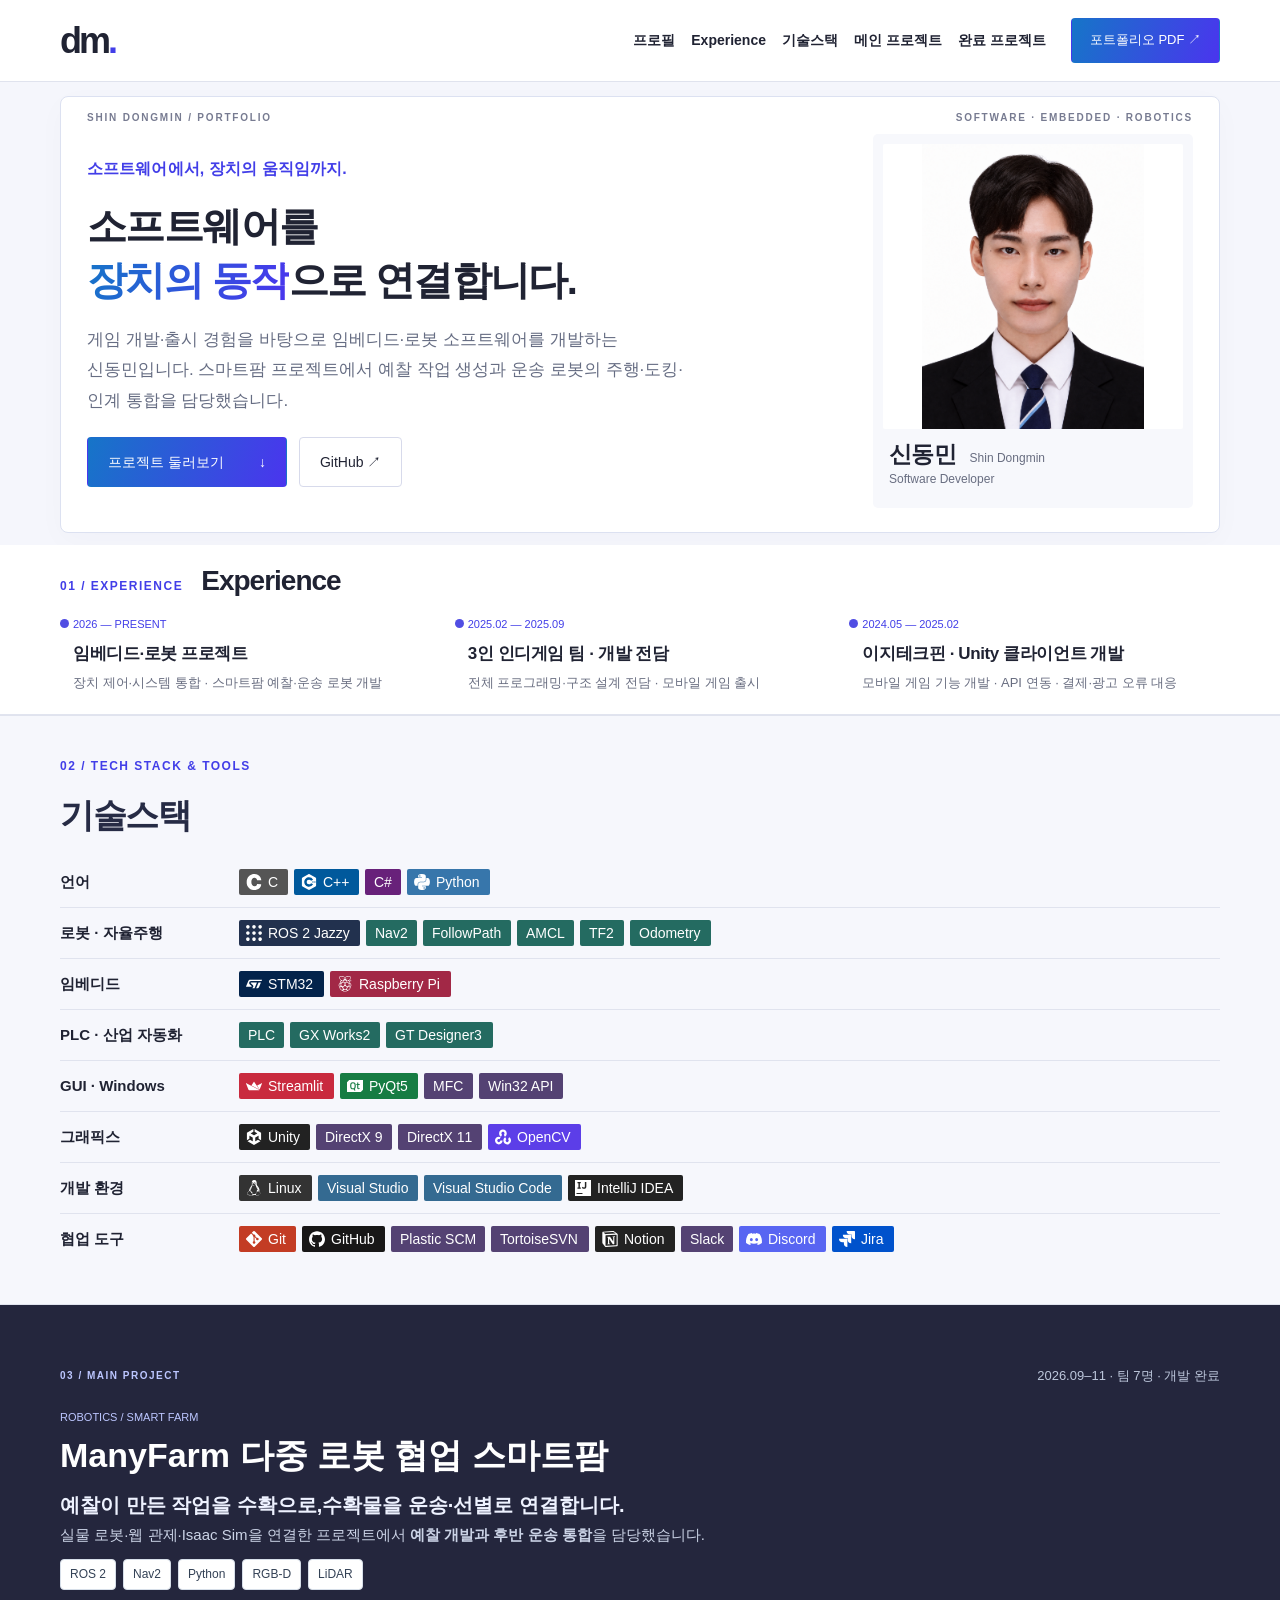
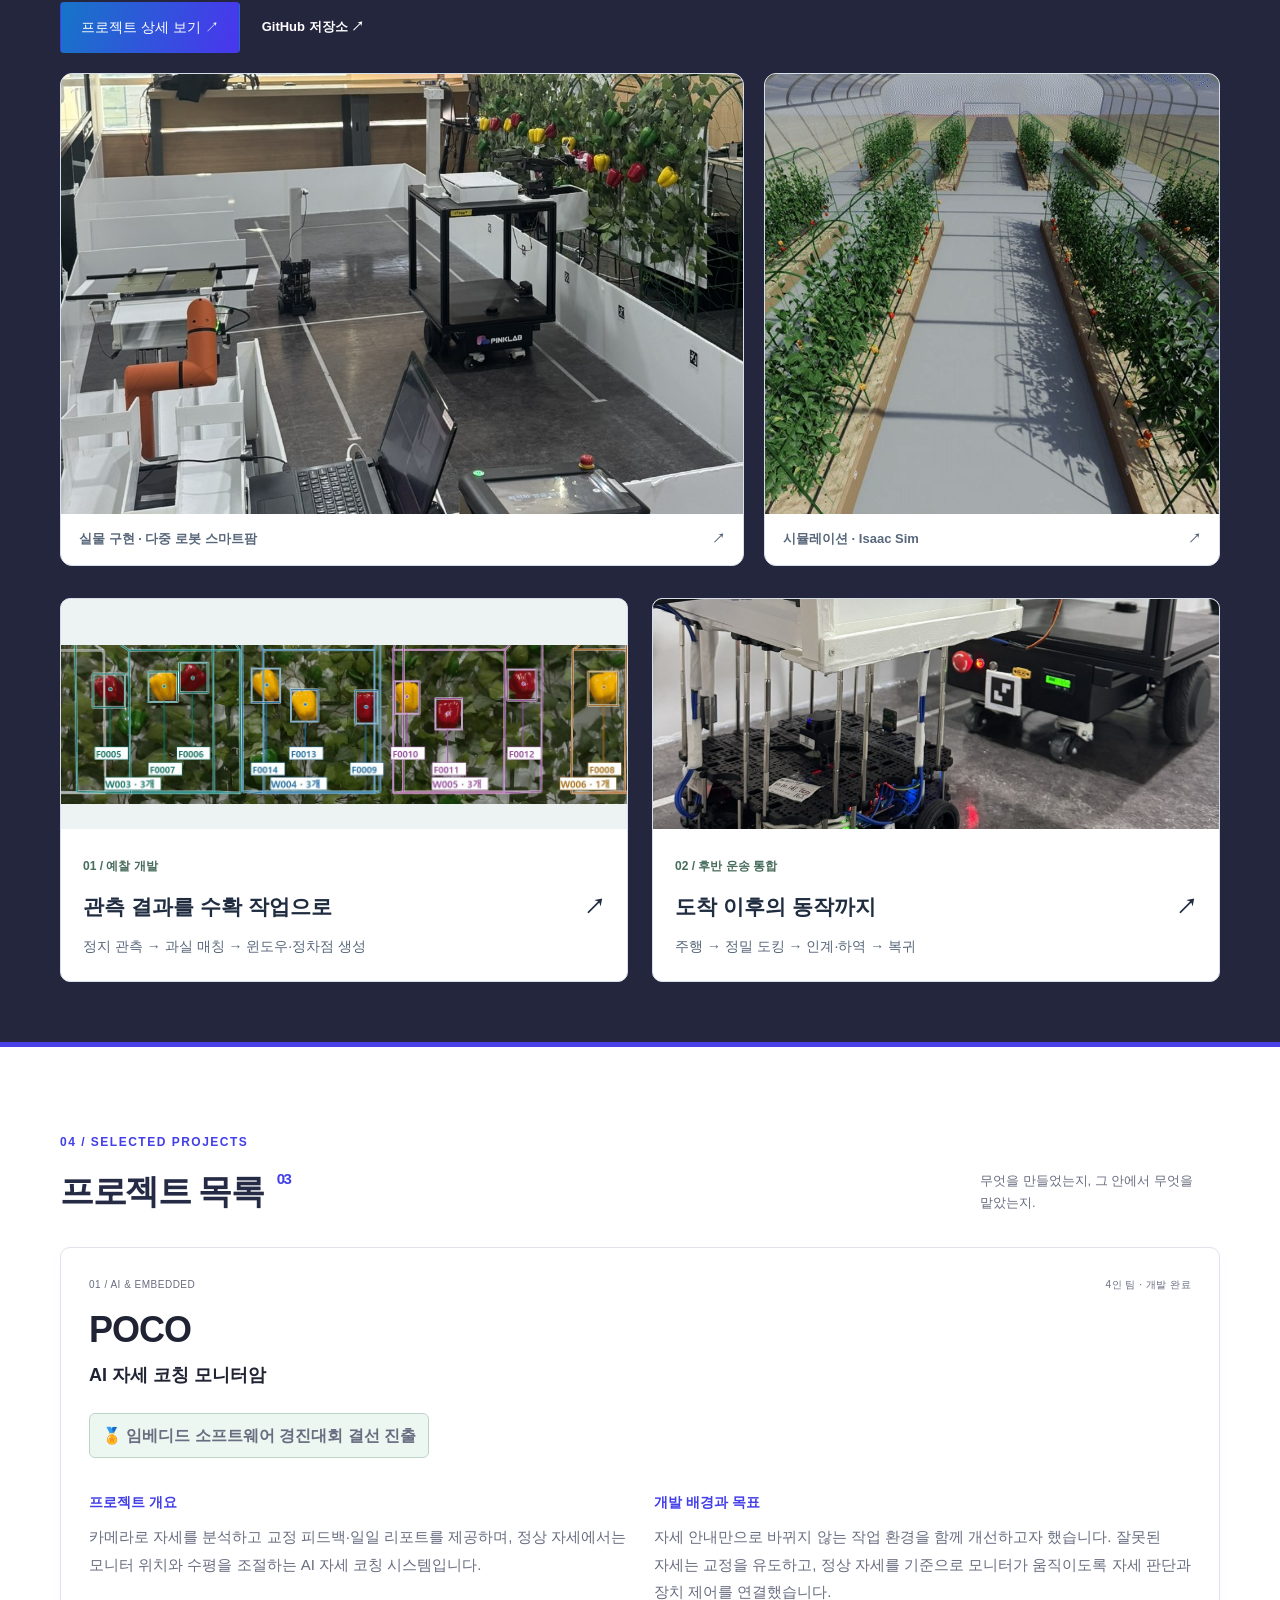
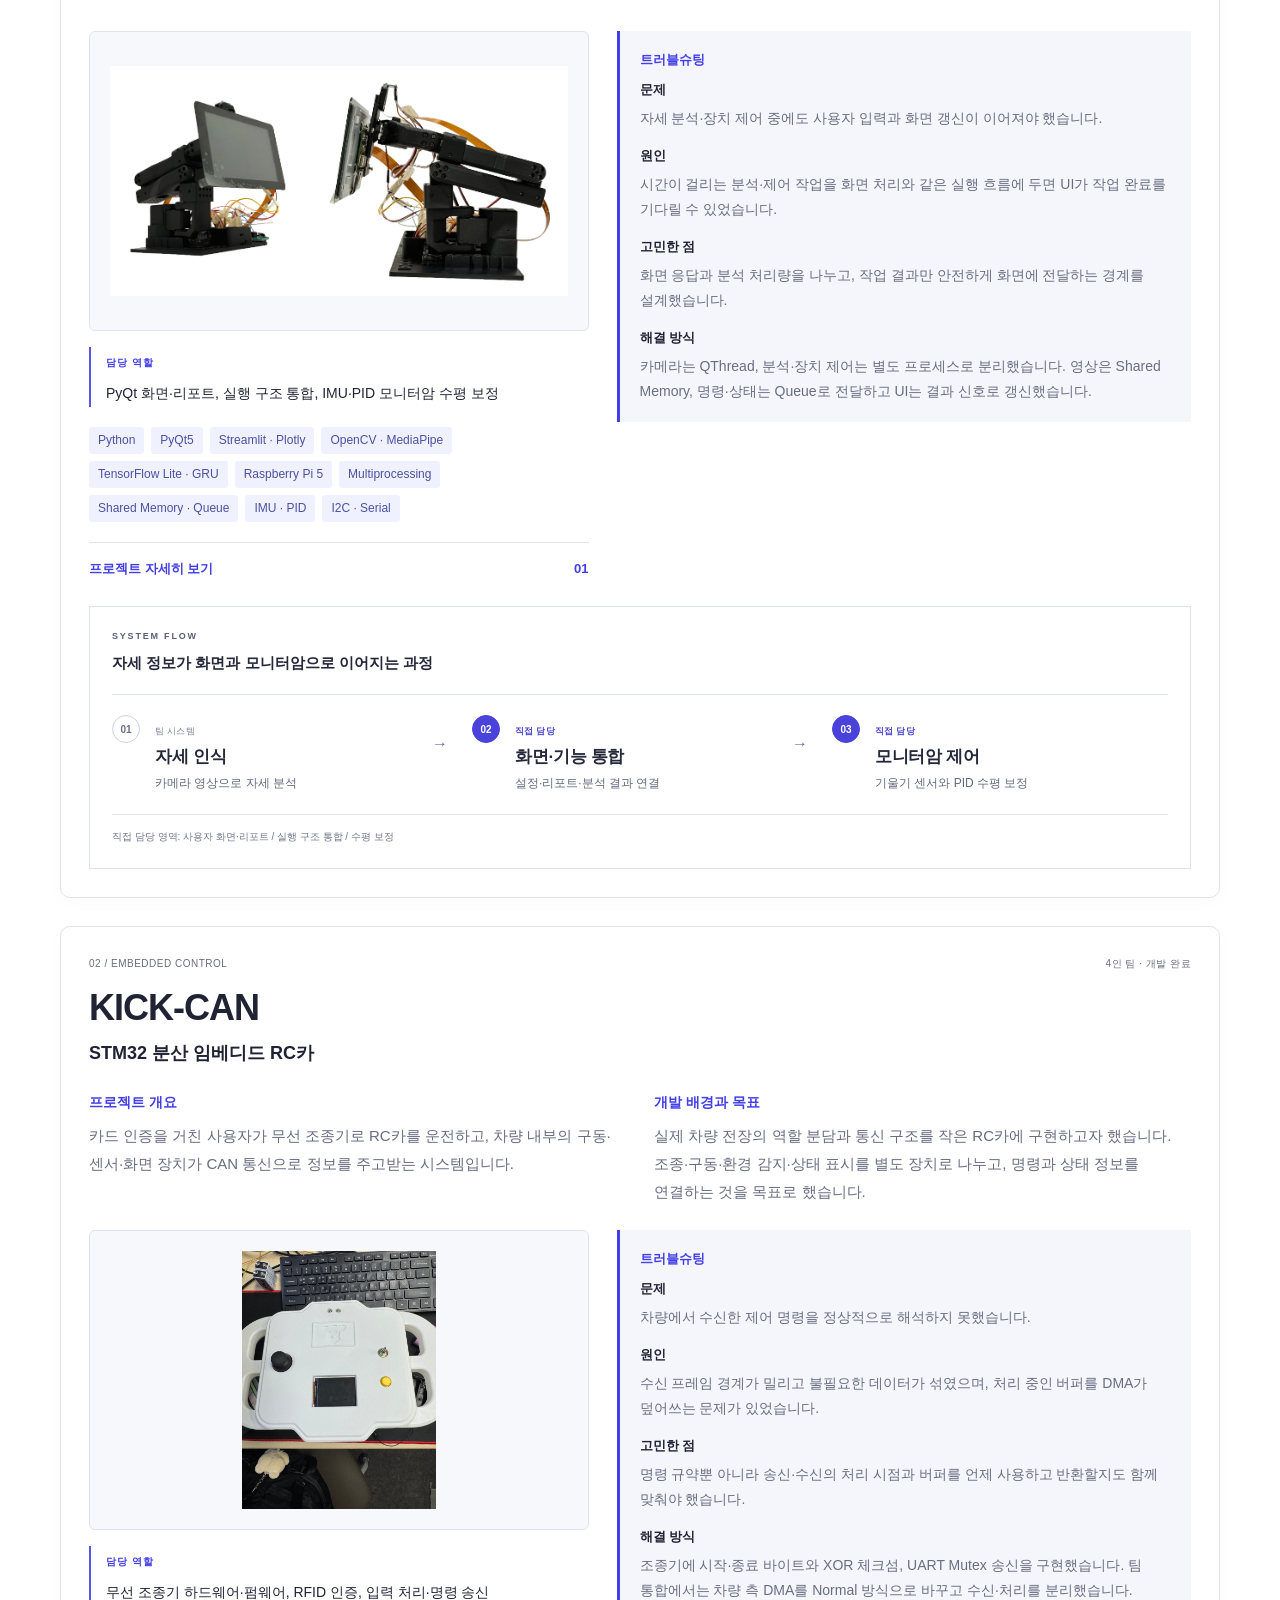
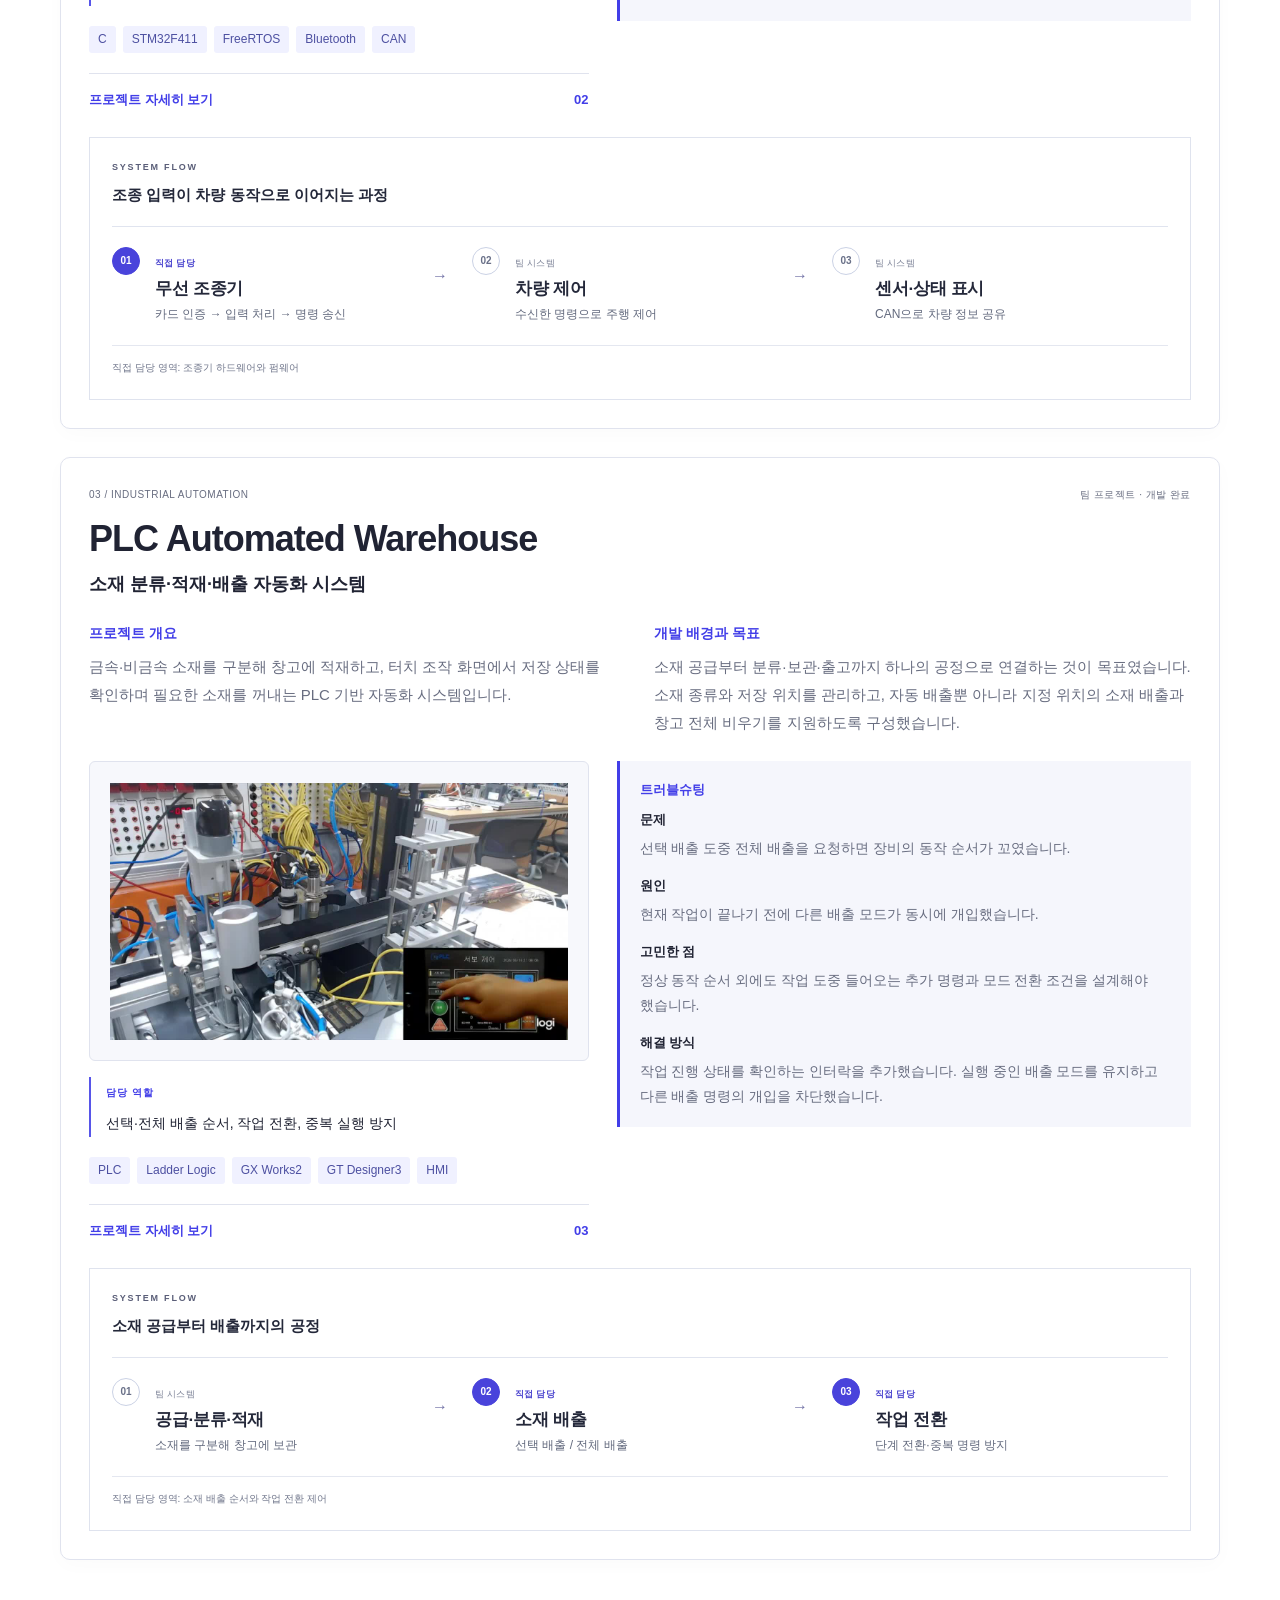
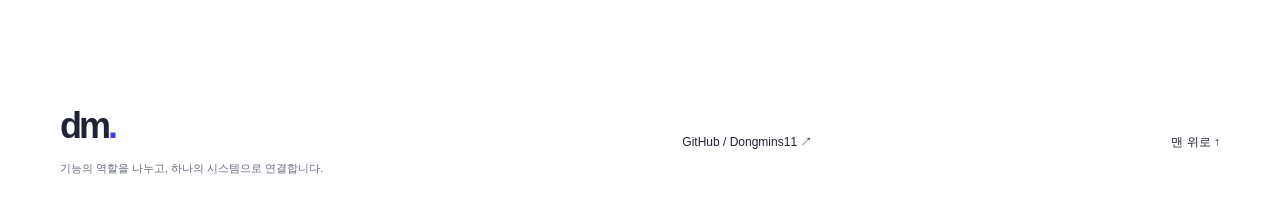
==== commit dd444391: "Restore PLC automation tools in technology stack" ====
--- a/index.html
+++ b/index.html
@@ -24,7 +24,7 @@
 @media print{.tech-section{padding:24px 0}.tech-group{break-inside:avoid}.tech-badges img{height:26px}}
 </style></head><body><a class="skip" href="#main">본문으로 이동</a>
 <header class="site-header"><a aria-label="신동민 포트폴리오 홈" class="wordmark" href="#top">dm<span>.</span></a><nav aria-label="주 메뉴"><a href="#about">프로필</a><a href="#journey">Experience</a><a href="#tech-stack">기술스택</a><a href="#main-project">메인 프로젝트</a><a href="#completed-projects">완료 프로젝트</a></nav><a class="pdf-save" href="assets/home/Shin-Dongmin-Portfolio.pdf" id="print-home" rel="noopener" target="_blank">포트폴리오 PDF ↗</a></header>
-<main id="main"><section class="hero" id="about"><div class="wrap"><div class="hero-top" id="top"><span>SHIN DONGMIN / PORTFOLIO</span><span>SOFTWARE · EMBEDDED · ROBOTICS</span></div><div class="hero-layout"><div class="hero-copy"><p class="eyebrow">소프트웨어에서, 장치의 움직임까지.</p><h1>소프트웨어를<br/><em>장치의 동작</em>으로 연결합니다.</h1><p class="hero-description">게임 개발·출시 경험을 바탕으로 임베디드·로봇 소프트웨어를 개발하는 신동민입니다. 스마트팜 프로젝트에서 예찰 작업 생성과 운송 로봇의 주행·도킹·인계 통합을 담당했습니다.</p><div class="hero-actions"><a class="button primary" href="#main-project">프로젝트 둘러보기 <span>↓</span></a><a class="button" href="https://github.com/Dongmins11" rel="noopener noreferrer" target="_blank">GitHub ↗</a></div></div><aside class="profile-card"><div class="portrait"><img alt="개발자 신동민의 프로필 사진" height="1422" src="assets/portrait.png" width="1106"/></div><div class="profile-caption"><h2>신동민 <span>Shin Dongmin</span></h2><p>Software Developer</p></div><div class="profile-note">Many Farm · 예찰·운송 로봇 개발</div></aside></div><div class="hero-summary"><div><span>APPLICATION</span><p>게임·서비스 개발 경험</p></div><div><span>EMBEDDED</span><p>센서·모니터암·조종기 제어</p></div><div><span>ROBOTICS</span><p>자율주행·작업 흐름 설계</p></div><a aria-label="기술스택으로 이동" href="#tech-stack">다음으로 <span>↓</span></a></div></div></section><section class="journey-section" id="journey"><div class="wrap journey-grid"><div class="journey-intro"><p class="eyebrow">01 / EXPERIENCE</p><h2>Experience</h2><p>실무 개발과 출시 경험에서<br/>임베디드·로봇 프로젝트까지.</p></div><ol class="timeline"><li><span class="date">2024.05 — 2025.02</span><h3>이지테크핀 · Unity 클라이언트 개발</h3><p>모바일 게임 기능 개발 · API 연동 · 결제·광고 오류 대응</p></li><li><span class="date">2025.02 — 2025.09</span><h3>3인 인디게임 팀 · 개발 전담</h3><p>전체 프로그래밍·구조 설계 전담 · 모바일 게임 출시</p></li><li><span class="date">2026 — PRESENT</span><h3>임베디드·로봇 프로젝트</h3><p>장치 제어·시스템 통합 · 스마트팜 예찰·운송 로봇 개발</p></li></ol></div></section><section aria-labelledby="tech-title" class="tech-section" id="tech-stack"><div class="wrap"><span aria-hidden="true" id="skills"></span><div class="section-heading"><div><p class="eyebrow">02 / TECH STACK &amp; TOOLS</p><h2 id="tech-title">기술스택</h2></div></div><div class="tech-grid"><article class="tech-group"><h3>언어</h3><ul class="tech-badges"><li><img alt="C" height="26" src="assets/home/tech/badge-0-0.svg"/></li><li><img alt="C++" height="26" src="assets/home/tech/badge-0-1.svg"/></li><li><img alt="C#" height="26" src="assets/home/tech/badge-0-2.svg"/></li><li><img alt="Python" height="26" src="assets/home/tech/badge-0-3.svg"/></li></ul></article><article class="tech-group"><h3>로봇 · 자율주행</h3><ul class="tech-badges"><li><img alt="ROS 2 Jazzy" height="26" src="assets/home/tech/badge-1-0.svg"/></li><li><img alt="Nav2" height="26" src="assets/home/tech/badge-1-1.svg"/></li><li><img alt="FollowPath" height="26" src="assets/home/tech/badge-1-2.svg"/></li><li><img alt="AMCL" height="26" src="assets/home/tech/badge-1-3.svg"/></li><li><img alt="TF2" height="26" src="assets/home/tech/badge-1-4.svg"/></li><li><img alt="Odometry" height="26" src="assets/home/tech/badge-1-5.svg"/></li></ul></article><article class="tech-group"><h3>임베디드</h3><ul class="tech-badges"><li><img alt="STM32" height="26" src="assets/home/tech/badge-2-0.svg"/></li><li><img alt="Raspberry Pi" height="26" src="assets/home/tech/badge-2-3.svg"/></li><li><img alt="PLC" height="26" src="assets/home/tech/badge-5-0.svg"/></li></ul></article><article class="tech-group"><h3>GUI · Windows</h3><ul class="tech-badges"><li><img alt="Streamlit" height="26" src="assets/home/tech/badge-4-2.svg"/></li><li><img alt="PyQt5" height="26" src="assets/home/tech/badge-4-0.svg"/></li><li><img alt="MFC" height="26" src="assets/home/tech/badge-3-4.svg"/></li><li><img alt="Win32 API" height="26" src="assets/home/tech/badge-3-3.svg"/></li></ul></article><article class="tech-group"><h3>그래픽스</h3><ul class="tech-badges"><li><img alt="Unity" height="26" src="assets/home/tech/badge-3-0.svg"/></li><li><img alt="DirectX 9" height="26" src="assets/home/tech/badge-3-1.svg"/></li><li><img alt="DirectX 11" height="26" src="assets/home/tech/badge-3-2.svg"/></li><li><img alt="OpenCV" height="26" src="assets/home/tech/badge-4-4.svg"/></li></ul></article><article class="tech-group"><h3>개발 환경</h3><ul class="tech-badges"><li><img alt="Linux" height="26" src="assets/home/tech/badge-6-0.svg"/></li><li><img alt="Visual Studio" height="26" src="assets/home/tech/badge-6-1.svg"/></li><li><img alt="Visual Studio Code" height="26" src="assets/home/tech/badge-6-2.svg"/></li><li><img alt="IntelliJ IDEA" height="26" src="assets/home/tech/badge-6-3.svg"/></li></ul></article><article class="tech-group"><h3>협업 도구</h3><ul class="tech-badges"><li><img alt="Git" height="26" src="assets/home/tech/badge-7-0.svg"/></li><li><img alt="GitHub" height="26" src="assets/home/tech/badge-7-1.svg"/></li><li><img alt="Plastic SCM" height="26" src="assets/home/tech/badge-7-2.svg"/></li><li><img alt="TortoiseSVN" height="26" src="assets/home/tech/badge-7-3.svg"/></li><li><img alt="Notion" height="26" src="assets/home/tech/badge-7-4.svg"/></li><li><img alt="Slack" height="26" src="assets/home/tech/badge-7-5.svg"/></li><li><img alt="Discord" height="26" src="assets/home/tech/badge-7-6.svg"/></li><li><img alt="Jira" height="26" src="assets/home/tech/badge-7-7.svg"/></li></ul></article></div></div></section><section class="ongoing-section" id="main-project"><div class="wrap"><div class="mf-heading"><p class="eyebrow">03 / MAIN PROJECT</p><span>2026.09–11 · 팀 7명 · 개발 완료</span></div>
+<main id="main"><section class="hero" id="about"><div class="wrap"><div class="hero-top" id="top"><span>SHIN DONGMIN / PORTFOLIO</span><span>SOFTWARE · EMBEDDED · ROBOTICS</span></div><div class="hero-layout"><div class="hero-copy"><p class="eyebrow">소프트웨어에서, 장치의 움직임까지.</p><h1>소프트웨어를<br/><em>장치의 동작</em>으로 연결합니다.</h1><p class="hero-description">게임 개발·출시 경험을 바탕으로 임베디드·로봇 소프트웨어를 개발하는 신동민입니다. 스마트팜 프로젝트에서 예찰 작업 생성과 운송 로봇의 주행·도킹·인계 통합을 담당했습니다.</p><div class="hero-actions"><a class="button primary" href="#main-project">프로젝트 둘러보기 <span>↓</span></a><a class="button" href="https://github.com/Dongmins11" rel="noopener noreferrer" target="_blank">GitHub ↗</a></div></div><aside class="profile-card"><div class="portrait"><img alt="개발자 신동민의 프로필 사진" height="1422" src="assets/portrait.png" width="1106"/></div><div class="profile-caption"><h2>신동민 <span>Shin Dongmin</span></h2><p>Software Developer</p></div><div class="profile-note">Many Farm · 예찰·운송 로봇 개발</div></aside></div><div class="hero-summary"><div><span>APPLICATION</span><p>게임·서비스 개발 경험</p></div><div><span>EMBEDDED</span><p>센서·모니터암·조종기 제어</p></div><div><span>ROBOTICS</span><p>자율주행·작업 흐름 설계</p></div><a aria-label="기술스택으로 이동" href="#tech-stack">다음으로 <span>↓</span></a></div></div></section><section class="journey-section" id="journey"><div class="wrap journey-grid"><div class="journey-intro"><p class="eyebrow">01 / EXPERIENCE</p><h2>Experience</h2><p>실무 개발과 출시 경험에서<br/>임베디드·로봇 프로젝트까지.</p></div><ol class="timeline"><li><span class="date">2024.05 — 2025.02</span><h3>이지테크핀 · Unity 클라이언트 개발</h3><p>모바일 게임 기능 개발 · API 연동 · 결제·광고 오류 대응</p></li><li><span class="date">2025.02 — 2025.09</span><h3>3인 인디게임 팀 · 개발 전담</h3><p>전체 프로그래밍·구조 설계 전담 · 모바일 게임 출시</p></li><li><span class="date">2026 — PRESENT</span><h3>임베디드·로봇 프로젝트</h3><p>장치 제어·시스템 통합 · 스마트팜 예찰·운송 로봇 개발</p></li></ol></div></section><section aria-labelledby="tech-title" class="tech-section" id="tech-stack"><div class="wrap"><span aria-hidden="true" id="skills"></span><div class="section-heading"><div><p class="eyebrow">02 / TECH STACK &amp; TOOLS</p><h2 id="tech-title">기술스택</h2></div></div><div class="tech-grid"><article class="tech-group"><h3>언어</h3><ul class="tech-badges"><li><img alt="C" height="26" src="assets/home/tech/badge-0-0.svg"/></li><li><img alt="C++" height="26" src="assets/home/tech/badge-0-1.svg"/></li><li><img alt="C#" height="26" src="assets/home/tech/badge-0-2.svg"/></li><li><img alt="Python" height="26" src="assets/home/tech/badge-0-3.svg"/></li></ul></article><article class="tech-group"><h3>로봇 · 자율주행</h3><ul class="tech-badges"><li><img alt="ROS 2 Jazzy" height="26" src="assets/home/tech/badge-1-0.svg"/></li><li><img alt="Nav2" height="26" src="assets/home/tech/badge-1-1.svg"/></li><li><img alt="FollowPath" height="26" src="assets/home/tech/badge-1-2.svg"/></li><li><img alt="AMCL" height="26" src="assets/home/tech/badge-1-3.svg"/></li><li><img alt="TF2" height="26" src="assets/home/tech/badge-1-4.svg"/></li><li><img alt="Odometry" height="26" src="assets/home/tech/badge-1-5.svg"/></li></ul></article><article class="tech-group"><h3>임베디드</h3><ul class="tech-badges"><li><img alt="STM32" height="26" src="assets/home/tech/badge-2-0.svg"/></li><li><img alt="Raspberry Pi" height="26" src="assets/home/tech/badge-2-3.svg"/></li></ul></article><article class="tech-group"><h3>PLC · 산업 자동화</h3><ul class="tech-badges"><li><img alt="PLC" height="26" src="assets/home/tech/badge-5-0.svg"/></li><li><img alt="GX Works2" height="26" src="assets/home/tech/badge-5-2.svg"/></li><li><img alt="GT Designer3" height="26" src="assets/home/tech/badge-5-3.svg"/></li></ul></article><article class="tech-group"><h3>GUI · Windows</h3><ul class="tech-badges"><li><img alt="Streamlit" height="26" src="assets/home/tech/badge-4-2.svg"/></li><li><img alt="PyQt5" height="26" src="assets/home/tech/badge-4-0.svg"/></li><li><img alt="MFC" height="26" src="assets/home/tech/badge-3-4.svg"/></li><li><img alt="Win32 API" height="26" src="assets/home/tech/badge-3-3.svg"/></li></ul></article><article class="tech-group"><h3>그래픽스</h3><ul class="tech-badges"><li><img alt="Unity" height="26" src="assets/home/tech/badge-3-0.svg"/></li><li><img alt="DirectX 9" height="26" src="assets/home/tech/badge-3-1.svg"/></li><li><img alt="DirectX 11" height="26" src="assets/home/tech/badge-3-2.svg"/></li><li><img alt="OpenCV" height="26" src="assets/home/tech/badge-4-4.svg"/></li></ul></article><article class="tech-group"><h3>개발 환경</h3><ul class="tech-badges"><li><img alt="Linux" height="26" src="assets/home/tech/badge-6-0.svg"/></li><li><img alt="Visual Studio" height="26" src="assets/home/tech/badge-6-1.svg"/></li><li><img alt="Visual Studio Code" height="26" src="assets/home/tech/badge-6-2.svg"/></li><li><img alt="IntelliJ IDEA" height="26" src="assets/home/tech/badge-6-3.svg"/></li></ul></article><article class="tech-group"><h3>협업 도구</h3><ul class="tech-badges"><li><img alt="Git" height="26" src="assets/home/tech/badge-7-0.svg"/></li><li><img alt="GitHub" height="26" src="assets/home/tech/badge-7-1.svg"/></li><li><img alt="Plastic SCM" height="26" src="assets/home/tech/badge-7-2.svg"/></li><li><img alt="TortoiseSVN" height="26" src="assets/home/tech/badge-7-3.svg"/></li><li><img alt="Notion" height="26" src="assets/home/tech/badge-7-4.svg"/></li><li><img alt="Slack" height="26" src="assets/home/tech/badge-7-5.svg"/></li><li><img alt="Discord" height="26" src="assets/home/tech/badge-7-6.svg"/></li><li><img alt="Jira" height="26" src="assets/home/tech/badge-7-7.svg"/></li></ul></article></div></div></section><section class="ongoing-section" id="main-project"><div class="wrap"><div class="mf-heading"><p class="eyebrow">03 / MAIN PROJECT</p><span>2026.09–11 · 팀 7명 · 개발 완료</span></div>
 <div class="mf-feature"><div class="mf-copy"><p class="mini-label">ROBOTICS / SMART FARM</p><h2>ManyFarm <br/>다중 로봇 협업 스마트팜</h2><p class="mf-lead">예찰이 만든 작업을 수확으로,<br/>수확물을 운송·선별로 연결합니다.</p><p class="mf-summary">실물 로봇·웹 관제·Isaac Sim을 연결한 프로젝트에서 <strong>예찰 개발과 후반 운송 통합</strong>을 담당했습니다.</p><div class="mf-tags"><span>ROS 2</span><span>Nav2</span><span>Python</span><span>RGB-D</span><span>LiDAR</span></div><div class="mf-actions"><a class="button primary" href="manyfarm/index.html">프로젝트 상세 보기 ↗</a><a class="mf-repo" href="https://github.com/Dongmins11/ManyFarm">GitHub 저장소 ↗</a></div></div><div class="mf-scenes"><a class="mf-cover mf-real" href="manyfarm/index.html#overview"><img alt="실제 시험 공간의 예찰·수확·운송 로봇과 선별장" src="assets/home/real.jpg"/><span>실물 구현 · 다중 로봇 스마트팜 <b>↗</b></span></a><a class="mf-cover mf-sim" href="manyfarm/index.html#overview"><img alt="ManyFarm Isaac Sim 가상 농장의 재배 구역과 로봇" src="assets/home/farm.jpg"/><span>시뮬레이션 · Isaac Sim <b>↗</b></span></a></div></div>
 <div class="mf-work-grid"><a class="mf-work" href="manyfarm/index.html#scout"><div class="mf-work-image"><img alt="과실 ID와 수량을 묶은 예찰 작업 윈도우" loading="lazy" src="assets/home/scout.jpg"/></div><div class="mf-work-copy"><span>01 / 예찰 개발</span><h3>관측 결과를 수확 작업으로 <b>↗</b></h3><p>정지 관측 → 과실 매칭 → 윈도우·정차점 생성</p></div></a><a class="mf-work" href="manyfarm/index.html#transport"><div class="mf-work-image"><img alt="운송로봇과 수확로봇의 실물 도킹·인계 위치" loading="lazy" src="assets/home/docking.jpg"/></div><div class="mf-work-copy"><span>02 / 후반 운송 통합</span><h3>도착 이후의 동작까지 <b>↗</b></h3><p>주행 → 정밀 도킹 → 인계·하역 → 복귀</p></div></a></div></div></section><section class="projects wrap" id="completed-projects"><div class="section-heading"><div><p class="eyebrow">04 / SELECTED PROJECTS</p><h2>프로젝트 목록<span class="sup">03</span></h2></div><p>무엇을 만들었는지, 그 안에서 무엇을 맡았는지.</p></div>
 <article class="project-row"><header class="project-overview"><div class="meta"><span>01 / AI &amp; EMBEDDED</span><span>4인 팀 · 개발 완료</span></div><h3><a href="poco.html">POCO</a></h3><p class="project-name">AI 자세 코칭 모니터암</p><p class="poco-achievement">🏅 임베디드 소프트웨어 경진대회 결선 진출</p><div class="project-context"><div><h4>프로젝트 개요</h4><p>카메라로 자세를 분석하고 교정 피드백·일일 리포트를 제공하며, 정상 자세에서는 모니터 위치와 수평을 조절하는 AI 자세 코칭 시스템입니다.</p></div><div><h4>개발 배경과 목표</h4><p>자세 안내만으로 바뀌지 않는 작업 환경을 함께 개선하고자 했습니다. 잘못된 자세는 교정을 유도하고, 정상 자세를 기준으로 모니터가 움직이도록 자세 판단과 장치 제어를 연결했습니다.</p></div></div></header><div class="project-body"><div class="project-media"><figure class="project-visual"><a aria-label="POCO 상세 보기" class="project-image poco-image" href="poco.html"><img alt="제작한 POCO 4축 모니터암의 정면과 측면" loading="lazy" src="assets/monitor-arm-cropped.png"/></a></figure><div class="project-copy"><div class="role"><span>담당 역할</span><p>PyQt 화면·리포트, 실행 구조 통합, IMU·PID 모니터암 수평 보정</p></div><ul aria-label="기술 스택" class="tags"><li>Python</li><li>PyQt5</li><li>Streamlit · Plotly</li><li>OpenCV · MediaPipe</li><li>TensorFlow Lite · GRU</li><li>Raspberry Pi 5</li><li>Multiprocessing</li><li>Shared Memory · Queue</li><li>IMU · PID</li><li>I2C · Serial</li></ul><a class="project-link" href="poco.html">프로젝트 자세히 보기 <span>01</span></a></div></div><section class="project-troubleshooting"><h4>트러블슈팅</h4><dl class="trouble-summary"><div><dt>문제</dt><dd>자세 분석·장치 제어 중에도 사용자 입력과 화면 갱신이 이어져야 했습니다.</dd></div><div><dt>원인</dt><dd>시간이 걸리는 분석·제어 작업을 화면 처리와 같은 실행 흐름에 두면 UI가 작업 완료를 기다릴 수 있었습니다.</dd></div><div><dt>고민한 점</dt><dd>화면 응답과 분석 처리량을 나누고, 작업 결과만 안전하게 화면에 전달하는 경계를 설계했습니다.</dd></div><div><dt>해결 방식</dt><dd>카메라는 QThread, 분석·장치 제어는 별도 프로세스로 분리했습니다. 영상은 Shared Memory, 명령·상태는 Queue로 전달하고 UI는 결과 신호로 갱신했습니다.</dd></div></dl></section></div><figure class="process-diagram"><figcaption><span>SYSTEM FLOW</span><strong>자세 정보가 화면과 모니터암으로 이어지는 과정</strong></figcaption><ol><li class=""><span class="step-no">01</span><div><span class="ownership">팀 시스템</span><h4>자세 인식</h4><p>카메라 영상으로 자세 분석</p></div></li><li class="owned"><span class="step-no">02</span><div><span class="ownership">직접 담당</span><h4>화면·기능 통합</h4><p>설정·리포트·분석 결과 연결</p></div></li><li class="owned"><span class="step-no">03</span><div><span class="ownership">직접 담당</span><h4>모니터암 제어</h4><p>기울기 센서와 PID 수평 보정</p></div></li></ol><p class="flow-note">직접 담당 영역: 사용자 화면·리포트 / 실행 구조 통합 / 수평 보정</p></figure></article>
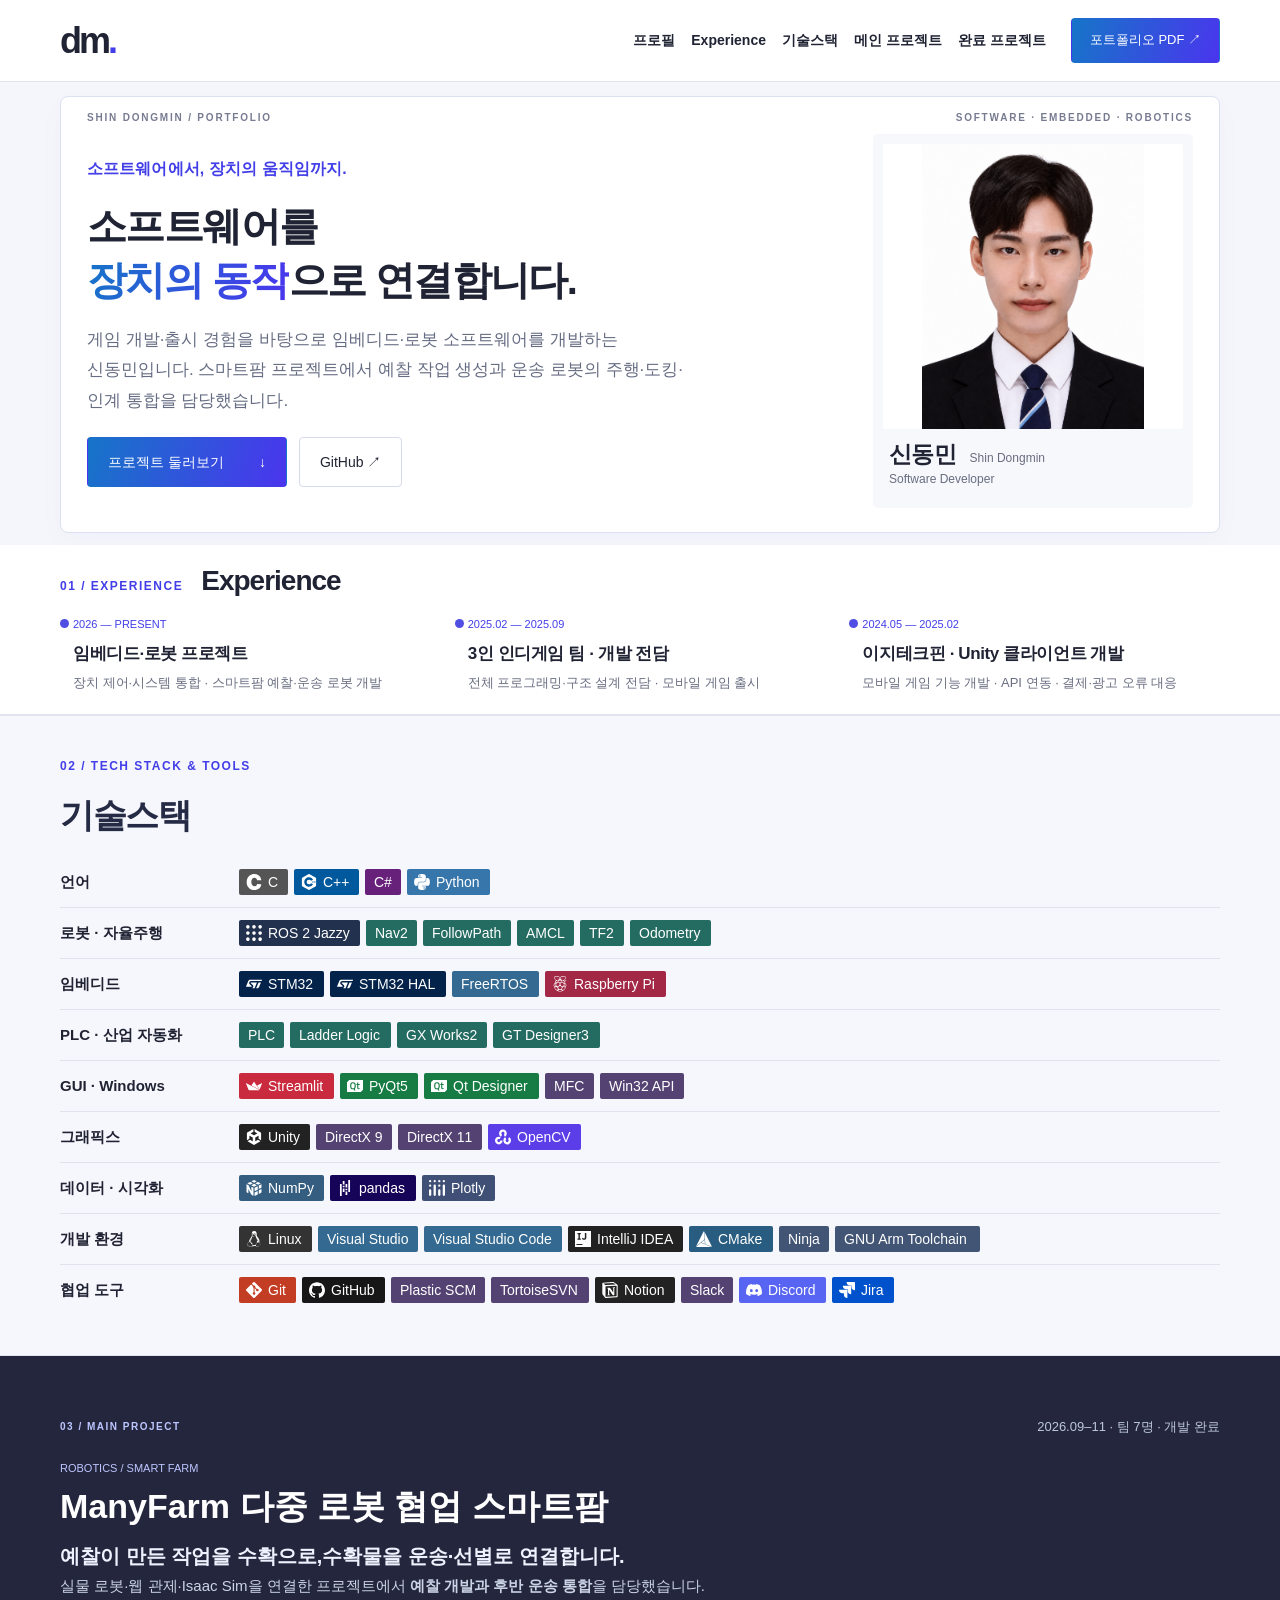
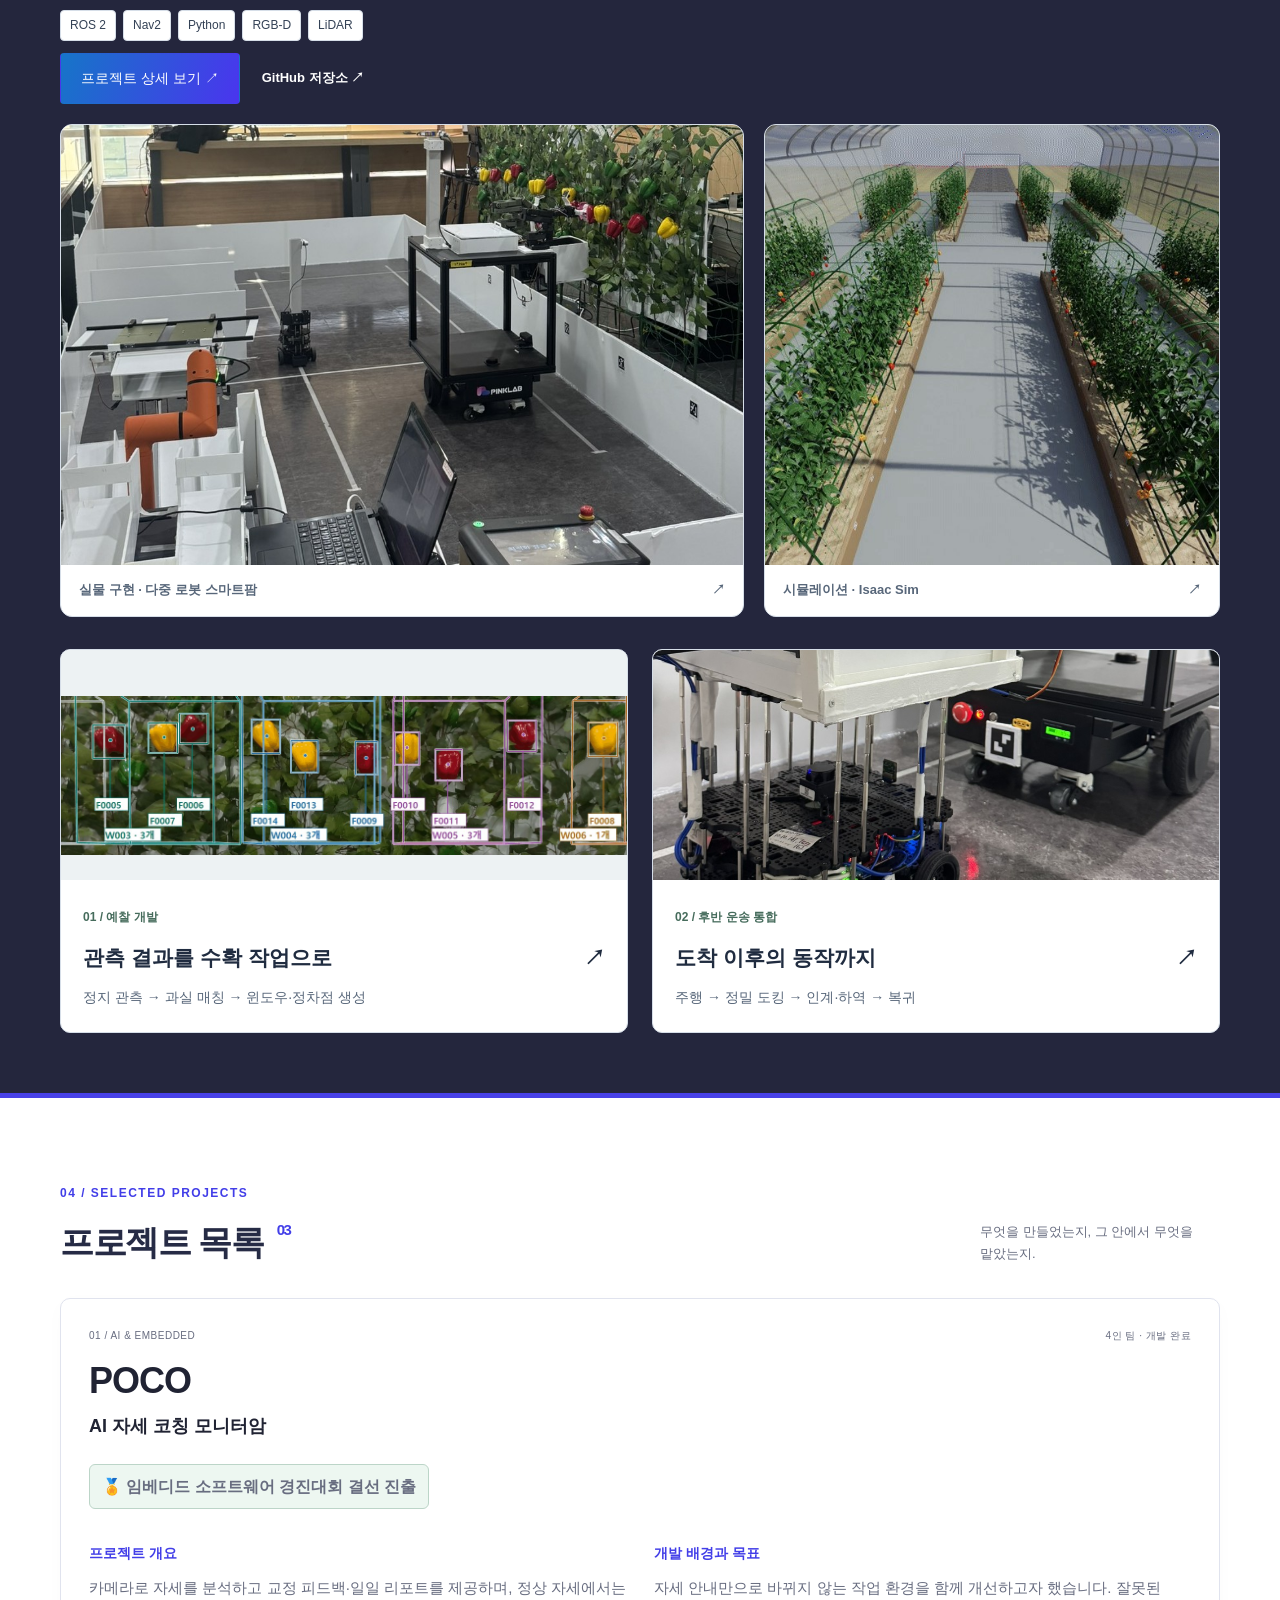
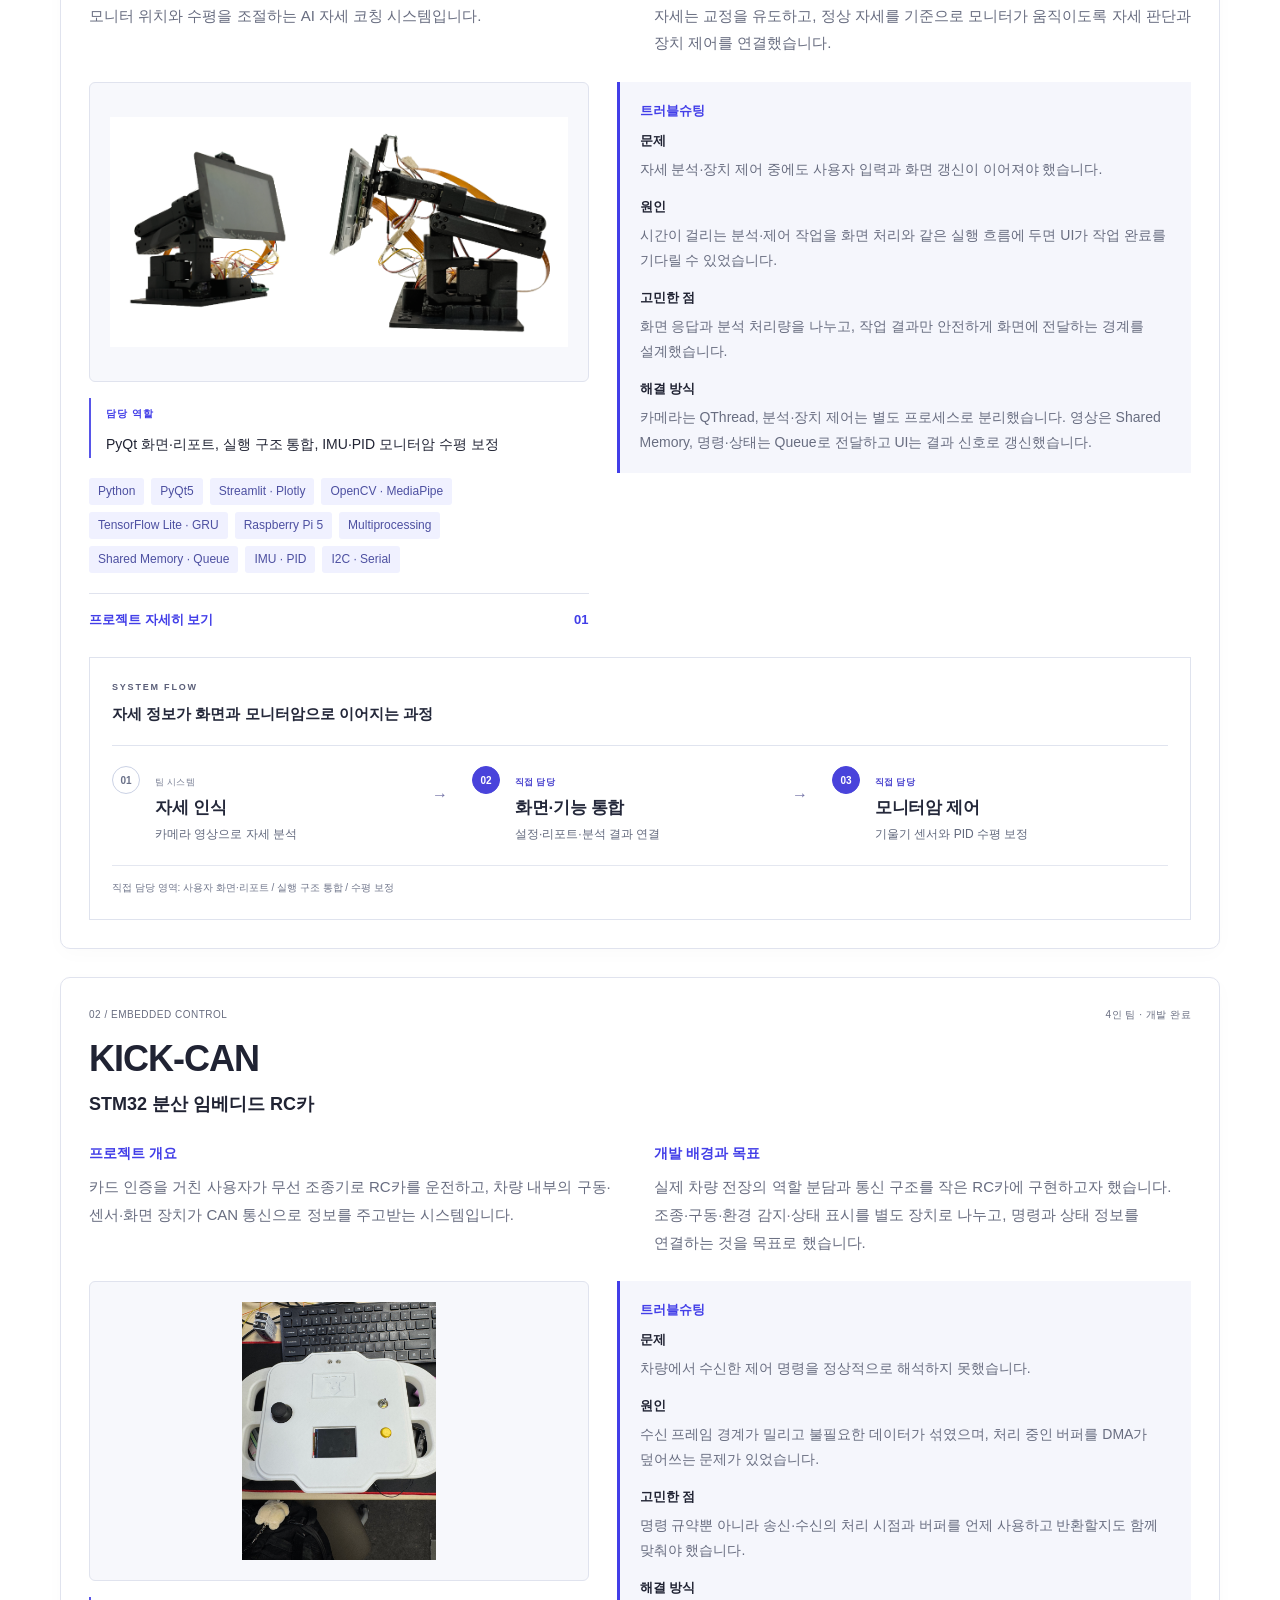
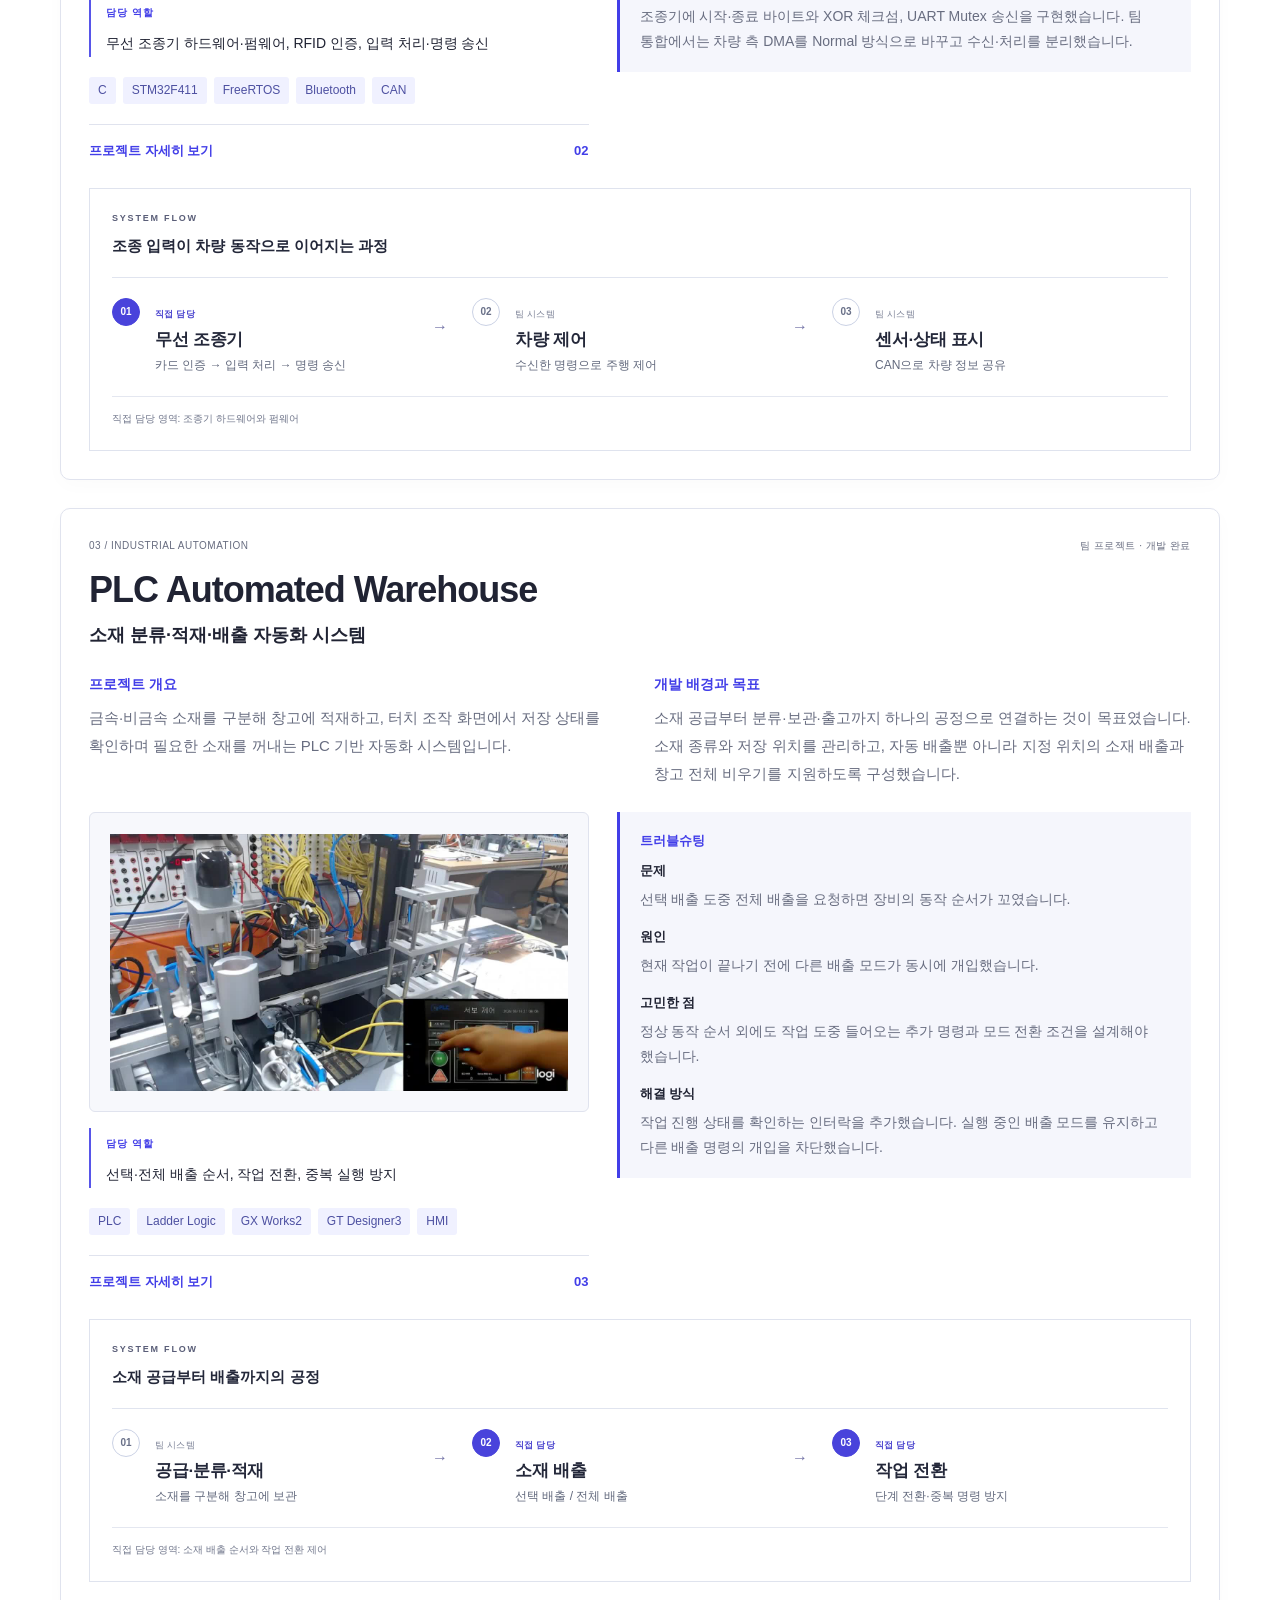
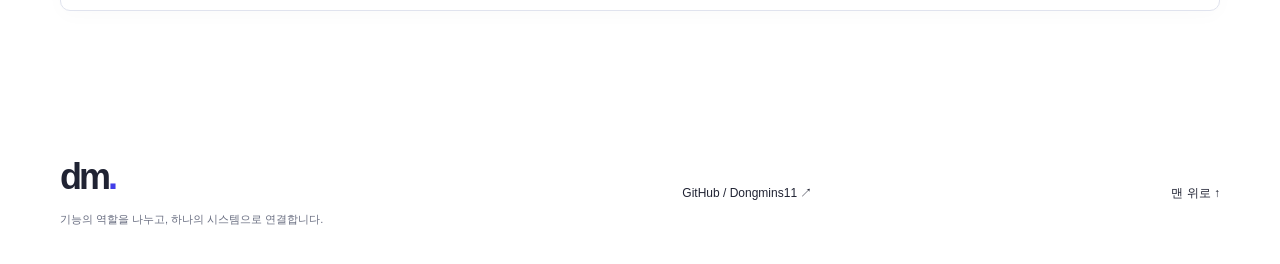
==== commit cb153ece: "Add verified project libraries and development tools to stack" ====
--- a/index.html
+++ b/index.html
@@ -24,7 +24,7 @@
 @media print{.tech-section{padding:24px 0}.tech-group{break-inside:avoid}.tech-badges img{height:26px}}
 </style></head><body><a class="skip" href="#main">본문으로 이동</a>
 <header class="site-header"><a aria-label="신동민 포트폴리오 홈" class="wordmark" href="#top">dm<span>.</span></a><nav aria-label="주 메뉴"><a href="#about">프로필</a><a href="#journey">Experience</a><a href="#tech-stack">기술스택</a><a href="#main-project">메인 프로젝트</a><a href="#completed-projects">완료 프로젝트</a></nav><a class="pdf-save" href="assets/home/Shin-Dongmin-Portfolio.pdf" id="print-home" rel="noopener" target="_blank">포트폴리오 PDF ↗</a></header>
-<main id="main"><section class="hero" id="about"><div class="wrap"><div class="hero-top" id="top"><span>SHIN DONGMIN / PORTFOLIO</span><span>SOFTWARE · EMBEDDED · ROBOTICS</span></div><div class="hero-layout"><div class="hero-copy"><p class="eyebrow">소프트웨어에서, 장치의 움직임까지.</p><h1>소프트웨어를<br/><em>장치의 동작</em>으로 연결합니다.</h1><p class="hero-description">게임 개발·출시 경험을 바탕으로 임베디드·로봇 소프트웨어를 개발하는 신동민입니다. 스마트팜 프로젝트에서 예찰 작업 생성과 운송 로봇의 주행·도킹·인계 통합을 담당했습니다.</p><div class="hero-actions"><a class="button primary" href="#main-project">프로젝트 둘러보기 <span>↓</span></a><a class="button" href="https://github.com/Dongmins11" rel="noopener noreferrer" target="_blank">GitHub ↗</a></div></div><aside class="profile-card"><div class="portrait"><img alt="개발자 신동민의 프로필 사진" height="1422" src="assets/portrait.png" width="1106"/></div><div class="profile-caption"><h2>신동민 <span>Shin Dongmin</span></h2><p>Software Developer</p></div><div class="profile-note">Many Farm · 예찰·운송 로봇 개발</div></aside></div><div class="hero-summary"><div><span>APPLICATION</span><p>게임·서비스 개발 경험</p></div><div><span>EMBEDDED</span><p>센서·모니터암·조종기 제어</p></div><div><span>ROBOTICS</span><p>자율주행·작업 흐름 설계</p></div><a aria-label="기술스택으로 이동" href="#tech-stack">다음으로 <span>↓</span></a></div></div></section><section class="journey-section" id="journey"><div class="wrap journey-grid"><div class="journey-intro"><p class="eyebrow">01 / EXPERIENCE</p><h2>Experience</h2><p>실무 개발과 출시 경험에서<br/>임베디드·로봇 프로젝트까지.</p></div><ol class="timeline"><li><span class="date">2024.05 — 2025.02</span><h3>이지테크핀 · Unity 클라이언트 개발</h3><p>모바일 게임 기능 개발 · API 연동 · 결제·광고 오류 대응</p></li><li><span class="date">2025.02 — 2025.09</span><h3>3인 인디게임 팀 · 개발 전담</h3><p>전체 프로그래밍·구조 설계 전담 · 모바일 게임 출시</p></li><li><span class="date">2026 — PRESENT</span><h3>임베디드·로봇 프로젝트</h3><p>장치 제어·시스템 통합 · 스마트팜 예찰·운송 로봇 개발</p></li></ol></div></section><section aria-labelledby="tech-title" class="tech-section" id="tech-stack"><div class="wrap"><span aria-hidden="true" id="skills"></span><div class="section-heading"><div><p class="eyebrow">02 / TECH STACK &amp; TOOLS</p><h2 id="tech-title">기술스택</h2></div></div><div class="tech-grid"><article class="tech-group"><h3>언어</h3><ul class="tech-badges"><li><img alt="C" height="26" src="assets/home/tech/badge-0-0.svg"/></li><li><img alt="C++" height="26" src="assets/home/tech/badge-0-1.svg"/></li><li><img alt="C#" height="26" src="assets/home/tech/badge-0-2.svg"/></li><li><img alt="Python" height="26" src="assets/home/tech/badge-0-3.svg"/></li></ul></article><article class="tech-group"><h3>로봇 · 자율주행</h3><ul class="tech-badges"><li><img alt="ROS 2 Jazzy" height="26" src="assets/home/tech/badge-1-0.svg"/></li><li><img alt="Nav2" height="26" src="assets/home/tech/badge-1-1.svg"/></li><li><img alt="FollowPath" height="26" src="assets/home/tech/badge-1-2.svg"/></li><li><img alt="AMCL" height="26" src="assets/home/tech/badge-1-3.svg"/></li><li><img alt="TF2" height="26" src="assets/home/tech/badge-1-4.svg"/></li><li><img alt="Odometry" height="26" src="assets/home/tech/badge-1-5.svg"/></li></ul></article><article class="tech-group"><h3>임베디드</h3><ul class="tech-badges"><li><img alt="STM32" height="26" src="assets/home/tech/badge-2-0.svg"/></li><li><img alt="Raspberry Pi" height="26" src="assets/home/tech/badge-2-3.svg"/></li></ul></article><article class="tech-group"><h3>PLC · 산업 자동화</h3><ul class="tech-badges"><li><img alt="PLC" height="26" src="assets/home/tech/badge-5-0.svg"/></li><li><img alt="GX Works2" height="26" src="assets/home/tech/badge-5-2.svg"/></li><li><img alt="GT Designer3" height="26" src="assets/home/tech/badge-5-3.svg"/></li></ul></article><article class="tech-group"><h3>GUI · Windows</h3><ul class="tech-badges"><li><img alt="Streamlit" height="26" src="assets/home/tech/badge-4-2.svg"/></li><li><img alt="PyQt5" height="26" src="assets/home/tech/badge-4-0.svg"/></li><li><img alt="MFC" height="26" src="assets/home/tech/badge-3-4.svg"/></li><li><img alt="Win32 API" height="26" src="assets/home/tech/badge-3-3.svg"/></li></ul></article><article class="tech-group"><h3>그래픽스</h3><ul class="tech-badges"><li><img alt="Unity" height="26" src="assets/home/tech/badge-3-0.svg"/></li><li><img alt="DirectX 9" height="26" src="assets/home/tech/badge-3-1.svg"/></li><li><img alt="DirectX 11" height="26" src="assets/home/tech/badge-3-2.svg"/></li><li><img alt="OpenCV" height="26" src="assets/home/tech/badge-4-4.svg"/></li></ul></article><article class="tech-group"><h3>개발 환경</h3><ul class="tech-badges"><li><img alt="Linux" height="26" src="assets/home/tech/badge-6-0.svg"/></li><li><img alt="Visual Studio" height="26" src="assets/home/tech/badge-6-1.svg"/></li><li><img alt="Visual Studio Code" height="26" src="assets/home/tech/badge-6-2.svg"/></li><li><img alt="IntelliJ IDEA" height="26" src="assets/home/tech/badge-6-3.svg"/></li></ul></article><article class="tech-group"><h3>협업 도구</h3><ul class="tech-badges"><li><img alt="Git" height="26" src="assets/home/tech/badge-7-0.svg"/></li><li><img alt="GitHub" height="26" src="assets/home/tech/badge-7-1.svg"/></li><li><img alt="Plastic SCM" height="26" src="assets/home/tech/badge-7-2.svg"/></li><li><img alt="TortoiseSVN" height="26" src="assets/home/tech/badge-7-3.svg"/></li><li><img alt="Notion" height="26" src="assets/home/tech/badge-7-4.svg"/></li><li><img alt="Slack" height="26" src="assets/home/tech/badge-7-5.svg"/></li><li><img alt="Discord" height="26" src="assets/home/tech/badge-7-6.svg"/></li><li><img alt="Jira" height="26" src="assets/home/tech/badge-7-7.svg"/></li></ul></article></div></div></section><section class="ongoing-section" id="main-project"><div class="wrap"><div class="mf-heading"><p class="eyebrow">03 / MAIN PROJECT</p><span>2026.09–11 · 팀 7명 · 개발 완료</span></div>
+<main id="main"><section class="hero" id="about"><div class="wrap"><div class="hero-top" id="top"><span>SHIN DONGMIN / PORTFOLIO</span><span>SOFTWARE · EMBEDDED · ROBOTICS</span></div><div class="hero-layout"><div class="hero-copy"><p class="eyebrow">소프트웨어에서, 장치의 움직임까지.</p><h1>소프트웨어를<br/><em>장치의 동작</em>으로 연결합니다.</h1><p class="hero-description">게임 개발·출시 경험을 바탕으로 임베디드·로봇 소프트웨어를 개발하는 신동민입니다. 스마트팜 프로젝트에서 예찰 작업 생성과 운송 로봇의 주행·도킹·인계 통합을 담당했습니다.</p><div class="hero-actions"><a class="button primary" href="#main-project">프로젝트 둘러보기 <span>↓</span></a><a class="button" href="https://github.com/Dongmins11" rel="noopener noreferrer" target="_blank">GitHub ↗</a></div></div><aside class="profile-card"><div class="portrait"><img alt="개발자 신동민의 프로필 사진" height="1422" src="assets/portrait.png" width="1106"/></div><div class="profile-caption"><h2>신동민 <span>Shin Dongmin</span></h2><p>Software Developer</p></div><div class="profile-note">Many Farm · 예찰·운송 로봇 개발</div></aside></div><div class="hero-summary"><div><span>APPLICATION</span><p>게임·서비스 개발 경험</p></div><div><span>EMBEDDED</span><p>센서·모니터암·조종기 제어</p></div><div><span>ROBOTICS</span><p>자율주행·작업 흐름 설계</p></div><a aria-label="기술스택으로 이동" href="#tech-stack">다음으로 <span>↓</span></a></div></div></section><section class="journey-section" id="journey"><div class="wrap journey-grid"><div class="journey-intro"><p class="eyebrow">01 / EXPERIENCE</p><h2>Experience</h2><p>실무 개발과 출시 경험에서<br/>임베디드·로봇 프로젝트까지.</p></div><ol class="timeline"><li><span class="date">2024.05 — 2025.02</span><h3>이지테크핀 · Unity 클라이언트 개발</h3><p>모바일 게임 기능 개발 · API 연동 · 결제·광고 오류 대응</p></li><li><span class="date">2025.02 — 2025.09</span><h3>3인 인디게임 팀 · 개발 전담</h3><p>전체 프로그래밍·구조 설계 전담 · 모바일 게임 출시</p></li><li><span class="date">2026 — PRESENT</span><h3>임베디드·로봇 프로젝트</h3><p>장치 제어·시스템 통합 · 스마트팜 예찰·운송 로봇 개발</p></li></ol></div></section><section aria-labelledby="tech-title" class="tech-section" id="tech-stack"><div class="wrap"><span aria-hidden="true" id="skills"></span><div class="section-heading"><div><p class="eyebrow">02 / TECH STACK &amp; TOOLS</p><h2 id="tech-title">기술스택</h2></div></div><div class="tech-grid"><article class="tech-group"><h3>언어</h3><ul class="tech-badges"><li><img alt="C" height="26" src="assets/home/tech/badge-0-0.svg"/></li><li><img alt="C++" height="26" src="assets/home/tech/badge-0-1.svg"/></li><li><img alt="C#" height="26" src="assets/home/tech/badge-0-2.svg"/></li><li><img alt="Python" height="26" src="assets/home/tech/badge-0-3.svg"/></li></ul></article><article class="tech-group"><h3>로봇 · 자율주행</h3><ul class="tech-badges"><li><img alt="ROS 2 Jazzy" height="26" src="assets/home/tech/badge-1-0.svg"/></li><li><img alt="Nav2" height="26" src="assets/home/tech/badge-1-1.svg"/></li><li><img alt="FollowPath" height="26" src="assets/home/tech/badge-1-2.svg"/></li><li><img alt="AMCL" height="26" src="assets/home/tech/badge-1-3.svg"/></li><li><img alt="TF2" height="26" src="assets/home/tech/badge-1-4.svg"/></li><li><img alt="Odometry" height="26" src="assets/home/tech/badge-1-5.svg"/></li></ul></article><article class="tech-group"><h3>임베디드</h3><ul class="tech-badges"><li><img alt="STM32" height="26" src="assets/home/tech/badge-2-0.svg"/></li><li><img alt="STM32 HAL" height="26" src="assets/home/tech/badge-2-1.svg"/></li><li><img alt="FreeRTOS" height="26" src="assets/home/tech/badge-2-2.svg"/></li><li><img alt="Raspberry Pi" height="26" src="assets/home/tech/badge-2-3.svg"/></li></ul></article><article class="tech-group"><h3>PLC · 산업 자동화</h3><ul class="tech-badges"><li><img alt="PLC" height="26" src="assets/home/tech/badge-5-0.svg"/></li><li><img alt="Ladder Logic" height="26" src="assets/home/tech/badge-5-1.svg"/></li><li><img alt="GX Works2" height="26" src="assets/home/tech/badge-5-2.svg"/></li><li><img alt="GT Designer3" height="26" src="assets/home/tech/badge-5-3.svg"/></li></ul></article><article class="tech-group"><h3>GUI · Windows</h3><ul class="tech-badges"><li><img alt="Streamlit" height="26" src="assets/home/tech/badge-4-2.svg"/></li><li><img alt="PyQt5" height="26" src="assets/home/tech/badge-4-0.svg"/></li><li><img alt="Qt Designer" height="26" src="assets/home/tech/badge-8-0.svg"/></li><li><img alt="MFC" height="26" src="assets/home/tech/badge-3-4.svg"/></li><li><img alt="Win32 API" height="26" src="assets/home/tech/badge-3-3.svg"/></li></ul></article><article class="tech-group"><h3>그래픽스</h3><ul class="tech-badges"><li><img alt="Unity" height="26" src="assets/home/tech/badge-3-0.svg"/></li><li><img alt="DirectX 9" height="26" src="assets/home/tech/badge-3-1.svg"/></li><li><img alt="DirectX 11" height="26" src="assets/home/tech/badge-3-2.svg"/></li><li><img alt="OpenCV" height="26" src="assets/home/tech/badge-4-4.svg"/></li></ul></article><article class="tech-group"><h3>데이터 · 시각화</h3><ul class="tech-badges"><li><img alt="NumPy" height="26" src="assets/home/tech/badge-8-1.svg"/></li><li><img alt="pandas" height="26" src="assets/home/tech/badge-8-2.svg"/></li><li><img alt="Plotly" height="26" src="assets/home/tech/badge-4-3.svg"/></li></ul></article><article class="tech-group"><h3>개발 환경</h3><ul class="tech-badges"><li><img alt="Linux" height="26" src="assets/home/tech/badge-6-0.svg"/></li><li><img alt="Visual Studio" height="26" src="assets/home/tech/badge-6-1.svg"/></li><li><img alt="Visual Studio Code" height="26" src="assets/home/tech/badge-6-2.svg"/></li><li><img alt="IntelliJ IDEA" height="26" src="assets/home/tech/badge-6-3.svg"/></li><li><img alt="CMake" height="26" src="assets/home/tech/badge-8-3.svg"/></li><li><img alt="Ninja" height="26" src="assets/home/tech/badge-8-4.svg"/></li><li><img alt="GNU Arm Toolchain" height="26" src="assets/home/tech/badge-8-5.svg"/></li></ul></article><article class="tech-group"><h3>협업 도구</h3><ul class="tech-badges"><li><img alt="Git" height="26" src="assets/home/tech/badge-7-0.svg"/></li><li><img alt="GitHub" height="26" src="assets/home/tech/badge-7-1.svg"/></li><li><img alt="Plastic SCM" height="26" src="assets/home/tech/badge-7-2.svg"/></li><li><img alt="TortoiseSVN" height="26" src="assets/home/tech/badge-7-3.svg"/></li><li><img alt="Notion" height="26" src="assets/home/tech/badge-7-4.svg"/></li><li><img alt="Slack" height="26" src="assets/home/tech/badge-7-5.svg"/></li><li><img alt="Discord" height="26" src="assets/home/tech/badge-7-6.svg"/></li><li><img alt="Jira" height="26" src="assets/home/tech/badge-7-7.svg"/></li></ul></article></div></div></section><section class="ongoing-section" id="main-project"><div class="wrap"><div class="mf-heading"><p class="eyebrow">03 / MAIN PROJECT</p><span>2026.09–11 · 팀 7명 · 개발 완료</span></div>
 <div class="mf-feature"><div class="mf-copy"><p class="mini-label">ROBOTICS / SMART FARM</p><h2>ManyFarm <br/>다중 로봇 협업 스마트팜</h2><p class="mf-lead">예찰이 만든 작업을 수확으로,<br/>수확물을 운송·선별로 연결합니다.</p><p class="mf-summary">실물 로봇·웹 관제·Isaac Sim을 연결한 프로젝트에서 <strong>예찰 개발과 후반 운송 통합</strong>을 담당했습니다.</p><div class="mf-tags"><span>ROS 2</span><span>Nav2</span><span>Python</span><span>RGB-D</span><span>LiDAR</span></div><div class="mf-actions"><a class="button primary" href="manyfarm/index.html">프로젝트 상세 보기 ↗</a><a class="mf-repo" href="https://github.com/Dongmins11/ManyFarm">GitHub 저장소 ↗</a></div></div><div class="mf-scenes"><a class="mf-cover mf-real" href="manyfarm/index.html#overview"><img alt="실제 시험 공간의 예찰·수확·운송 로봇과 선별장" src="assets/home/real.jpg"/><span>실물 구현 · 다중 로봇 스마트팜 <b>↗</b></span></a><a class="mf-cover mf-sim" href="manyfarm/index.html#overview"><img alt="ManyFarm Isaac Sim 가상 농장의 재배 구역과 로봇" src="assets/home/farm.jpg"/><span>시뮬레이션 · Isaac Sim <b>↗</b></span></a></div></div>
 <div class="mf-work-grid"><a class="mf-work" href="manyfarm/index.html#scout"><div class="mf-work-image"><img alt="과실 ID와 수량을 묶은 예찰 작업 윈도우" loading="lazy" src="assets/home/scout.jpg"/></div><div class="mf-work-copy"><span>01 / 예찰 개발</span><h3>관측 결과를 수확 작업으로 <b>↗</b></h3><p>정지 관측 → 과실 매칭 → 윈도우·정차점 생성</p></div></a><a class="mf-work" href="manyfarm/index.html#transport"><div class="mf-work-image"><img alt="운송로봇과 수확로봇의 실물 도킹·인계 위치" loading="lazy" src="assets/home/docking.jpg"/></div><div class="mf-work-copy"><span>02 / 후반 운송 통합</span><h3>도착 이후의 동작까지 <b>↗</b></h3><p>주행 → 정밀 도킹 → 인계·하역 → 복귀</p></div></a></div></div></section><section class="projects wrap" id="completed-projects"><div class="section-heading"><div><p class="eyebrow">04 / SELECTED PROJECTS</p><h2>프로젝트 목록<span class="sup">03</span></h2></div><p>무엇을 만들었는지, 그 안에서 무엇을 맡았는지.</p></div>
 <article class="project-row"><header class="project-overview"><div class="meta"><span>01 / AI &amp; EMBEDDED</span><span>4인 팀 · 개발 완료</span></div><h3><a href="poco.html">POCO</a></h3><p class="project-name">AI 자세 코칭 모니터암</p><p class="poco-achievement">🏅 임베디드 소프트웨어 경진대회 결선 진출</p><div class="project-context"><div><h4>프로젝트 개요</h4><p>카메라로 자세를 분석하고 교정 피드백·일일 리포트를 제공하며, 정상 자세에서는 모니터 위치와 수평을 조절하는 AI 자세 코칭 시스템입니다.</p></div><div><h4>개발 배경과 목표</h4><p>자세 안내만으로 바뀌지 않는 작업 환경을 함께 개선하고자 했습니다. 잘못된 자세는 교정을 유도하고, 정상 자세를 기준으로 모니터가 움직이도록 자세 판단과 장치 제어를 연결했습니다.</p></div></div></header><div class="project-body"><div class="project-media"><figure class="project-visual"><a aria-label="POCO 상세 보기" class="project-image poco-image" href="poco.html"><img alt="제작한 POCO 4축 모니터암의 정면과 측면" loading="lazy" src="assets/monitor-arm-cropped.png"/></a></figure><div class="project-copy"><div class="role"><span>담당 역할</span><p>PyQt 화면·리포트, 실행 구조 통합, IMU·PID 모니터암 수평 보정</p></div><ul aria-label="기술 스택" class="tags"><li>Python</li><li>PyQt5</li><li>Streamlit · Plotly</li><li>OpenCV · MediaPipe</li><li>TensorFlow Lite · GRU</li><li>Raspberry Pi 5</li><li>Multiprocessing</li><li>Shared Memory · Queue</li><li>IMU · PID</li><li>I2C · Serial</li></ul><a class="project-link" href="poco.html">프로젝트 자세히 보기 <span>01</span></a></div></div><section class="project-troubleshooting"><h4>트러블슈팅</h4><dl class="trouble-summary"><div><dt>문제</dt><dd>자세 분석·장치 제어 중에도 사용자 입력과 화면 갱신이 이어져야 했습니다.</dd></div><div><dt>원인</dt><dd>시간이 걸리는 분석·제어 작업을 화면 처리와 같은 실행 흐름에 두면 UI가 작업 완료를 기다릴 수 있었습니다.</dd></div><div><dt>고민한 점</dt><dd>화면 응답과 분석 처리량을 나누고, 작업 결과만 안전하게 화면에 전달하는 경계를 설계했습니다.</dd></div><div><dt>해결 방식</dt><dd>카메라는 QThread, 분석·장치 제어는 별도 프로세스로 분리했습니다. 영상은 Shared Memory, 명령·상태는 Queue로 전달하고 UI는 결과 신호로 갱신했습니다.</dd></div></dl></section></div><figure class="process-diagram"><figcaption><span>SYSTEM FLOW</span><strong>자세 정보가 화면과 모니터암으로 이어지는 과정</strong></figcaption><ol><li class=""><span class="step-no">01</span><div><span class="ownership">팀 시스템</span><h4>자세 인식</h4><p>카메라 영상으로 자세 분석</p></div></li><li class="owned"><span class="step-no">02</span><div><span class="ownership">직접 담당</span><h4>화면·기능 통합</h4><p>설정·리포트·분석 결과 연결</p></div></li><li class="owned"><span class="step-no">03</span><div><span class="ownership">직접 담당</span><h4>모니터암 제어</h4><p>기울기 센서와 PID 수평 보정</p></div></li></ol><p class="flow-note">직접 담당 영역: 사용자 화면·리포트 / 실행 구조 통합 / 수평 보정</p></figure></article>
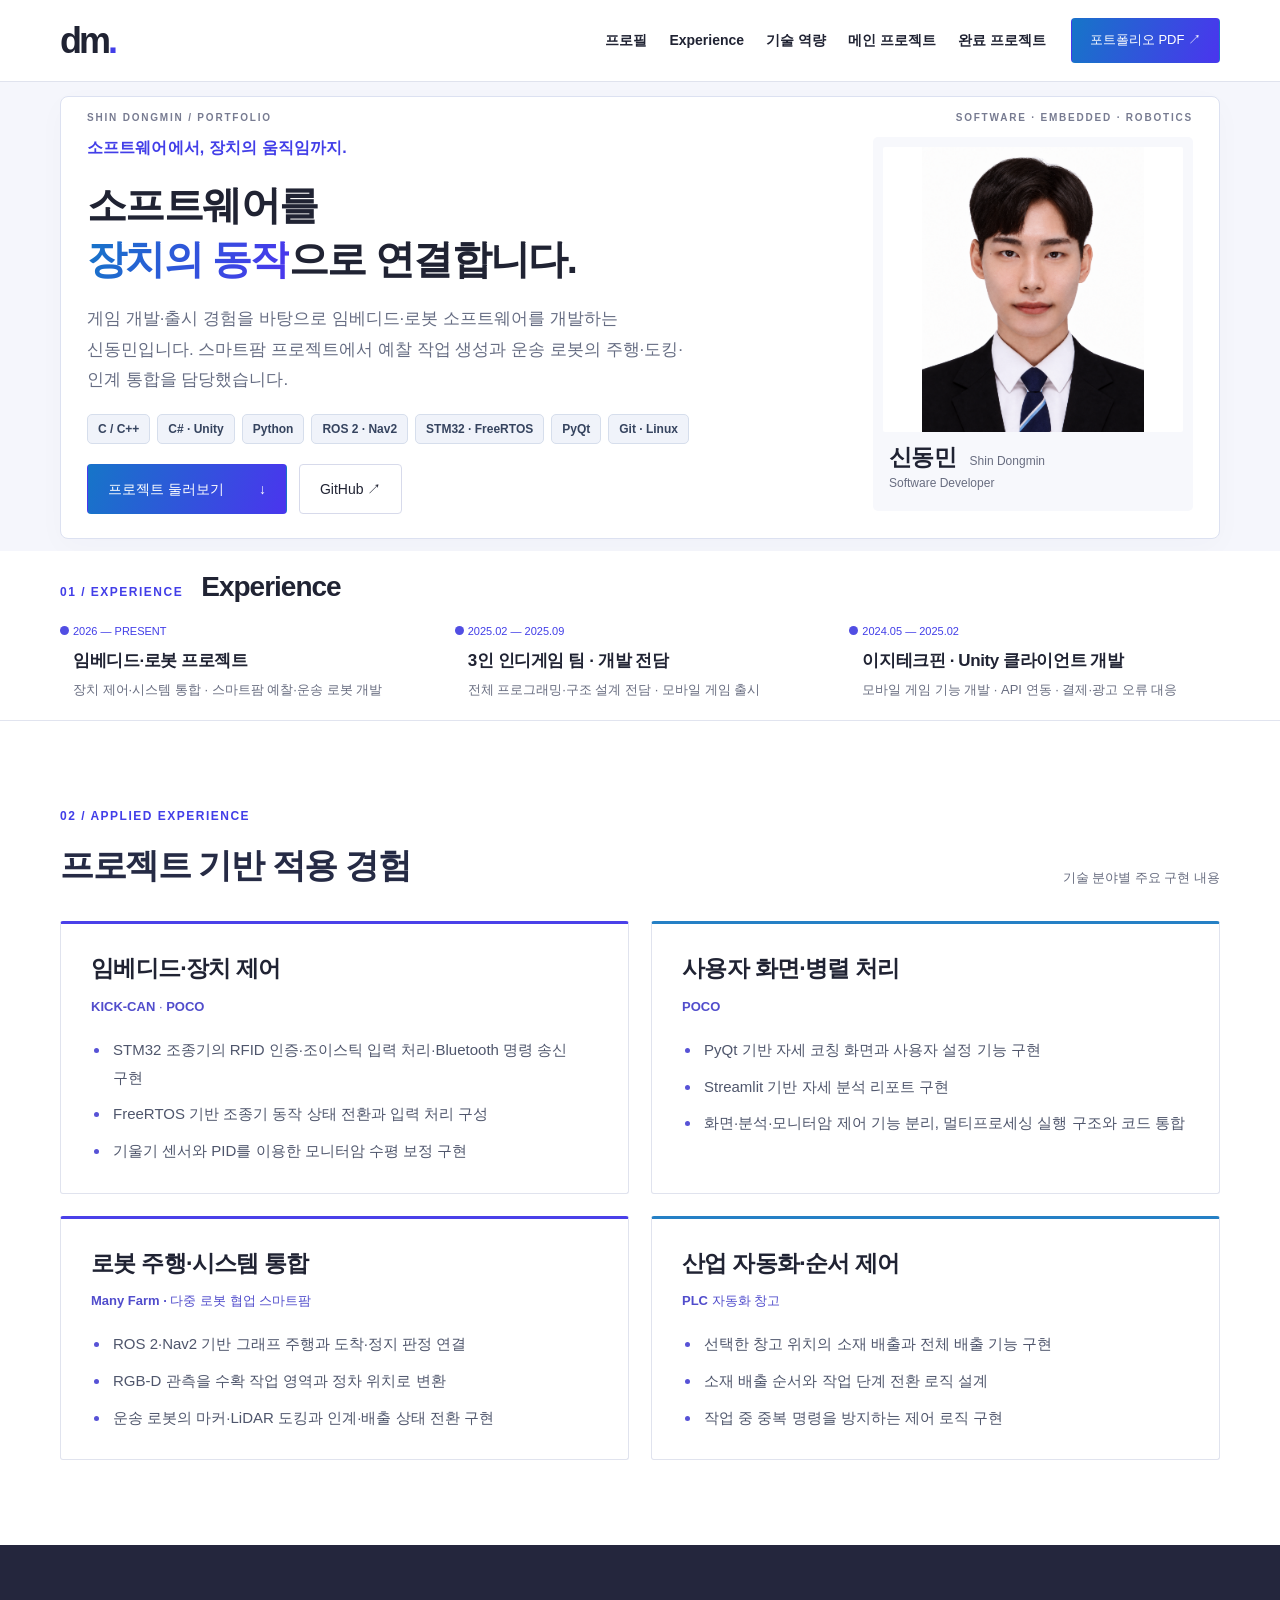
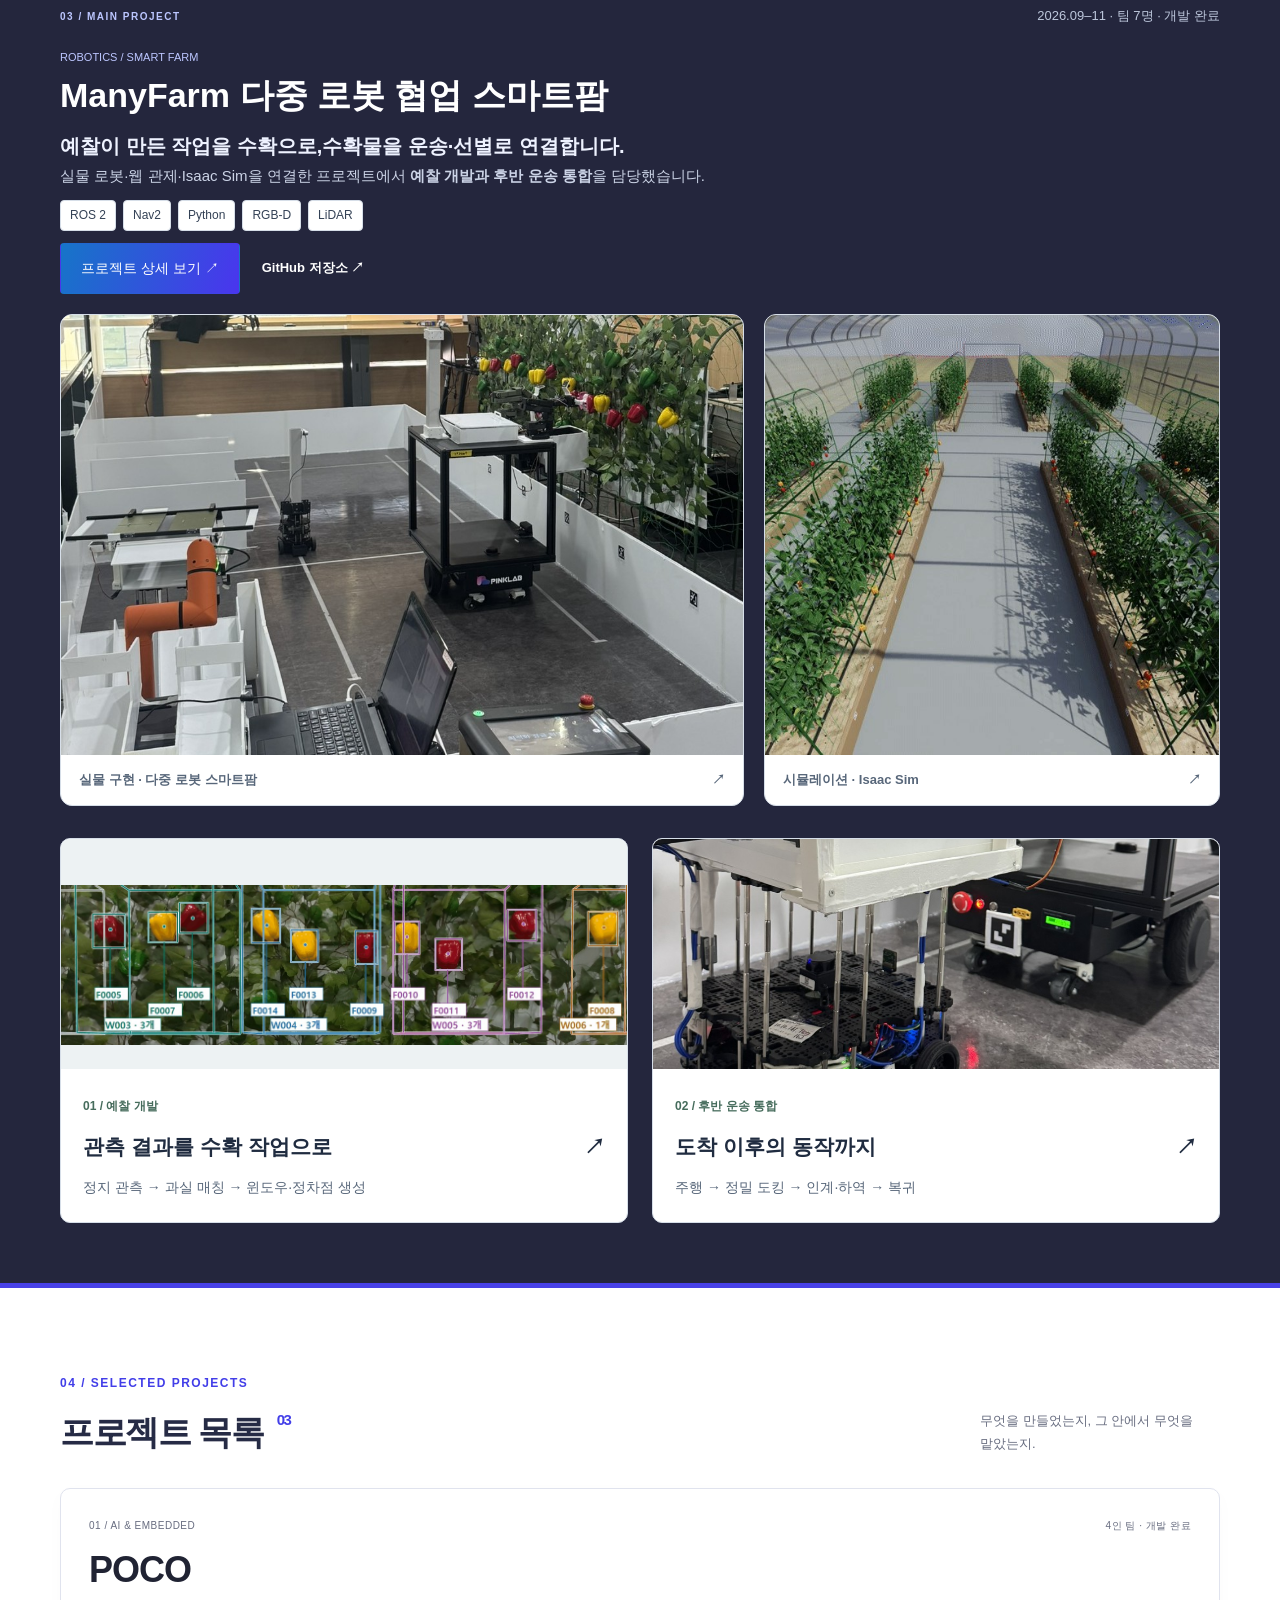
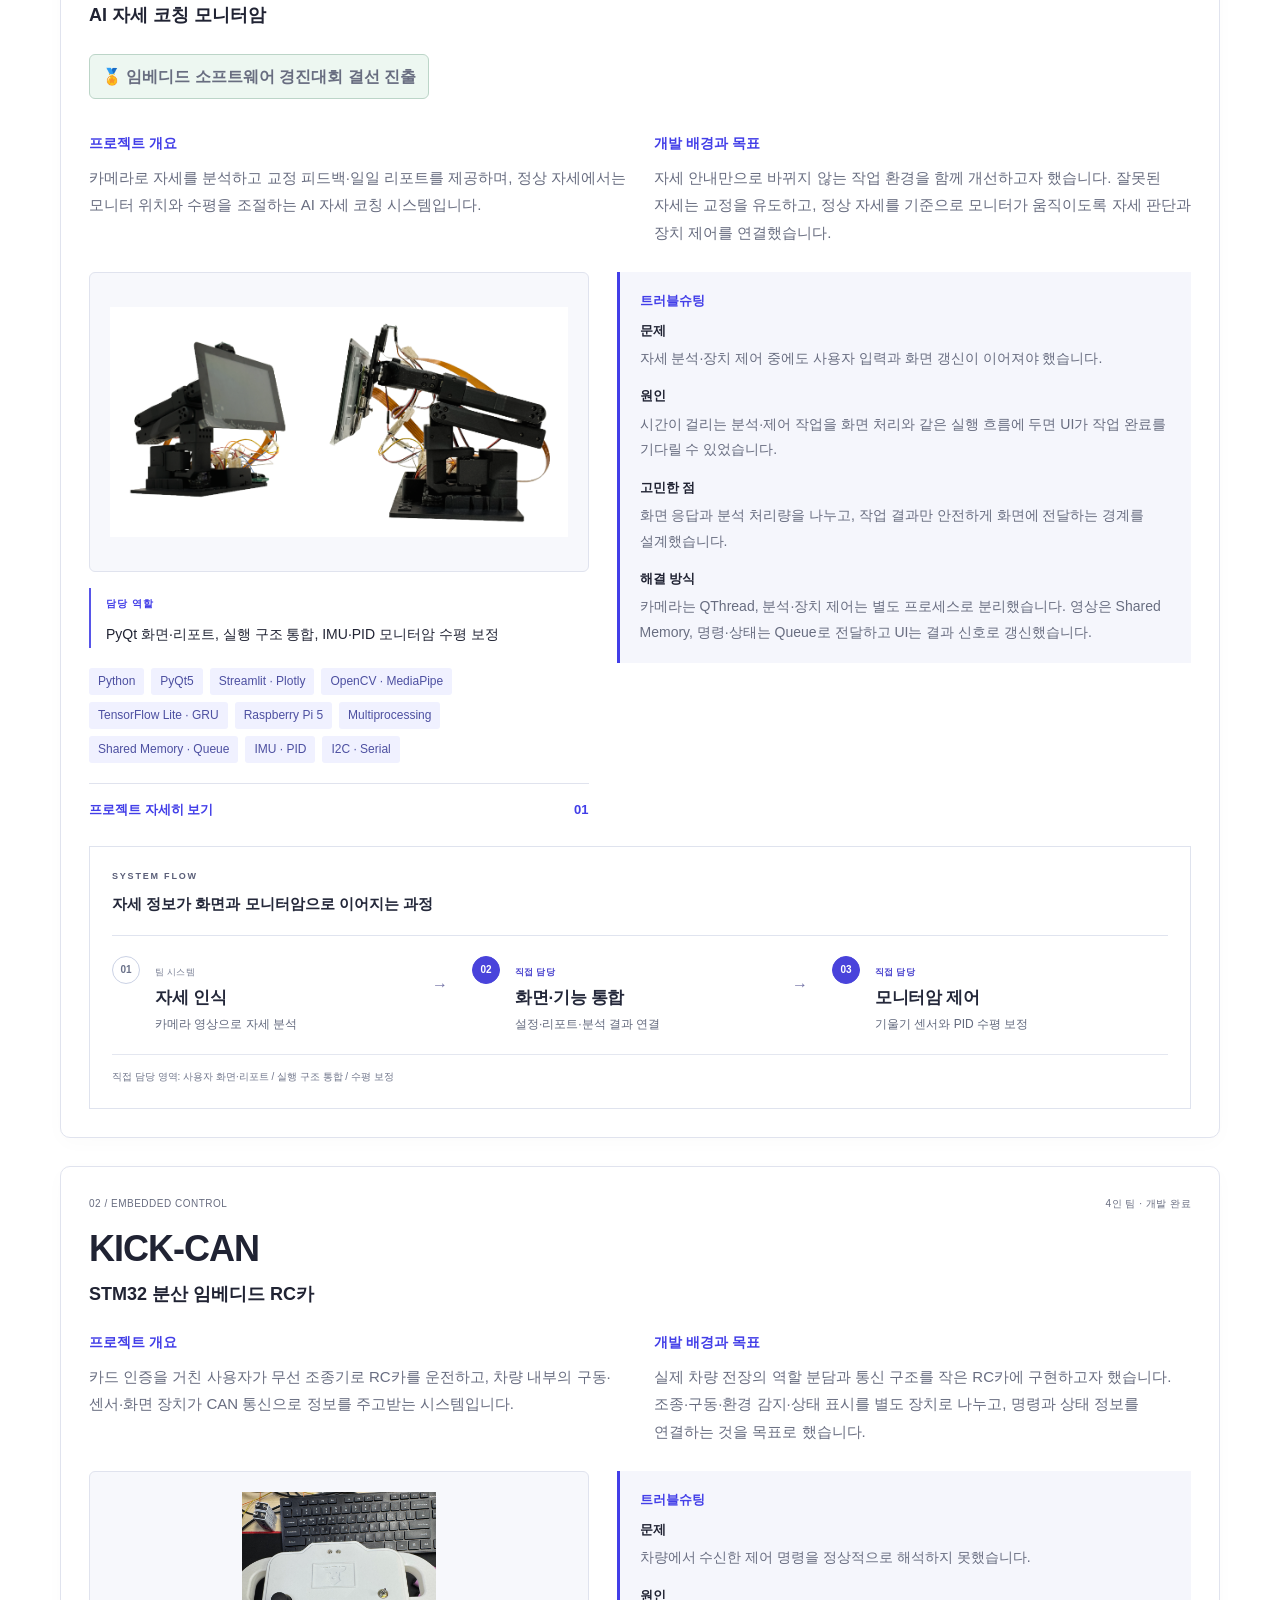
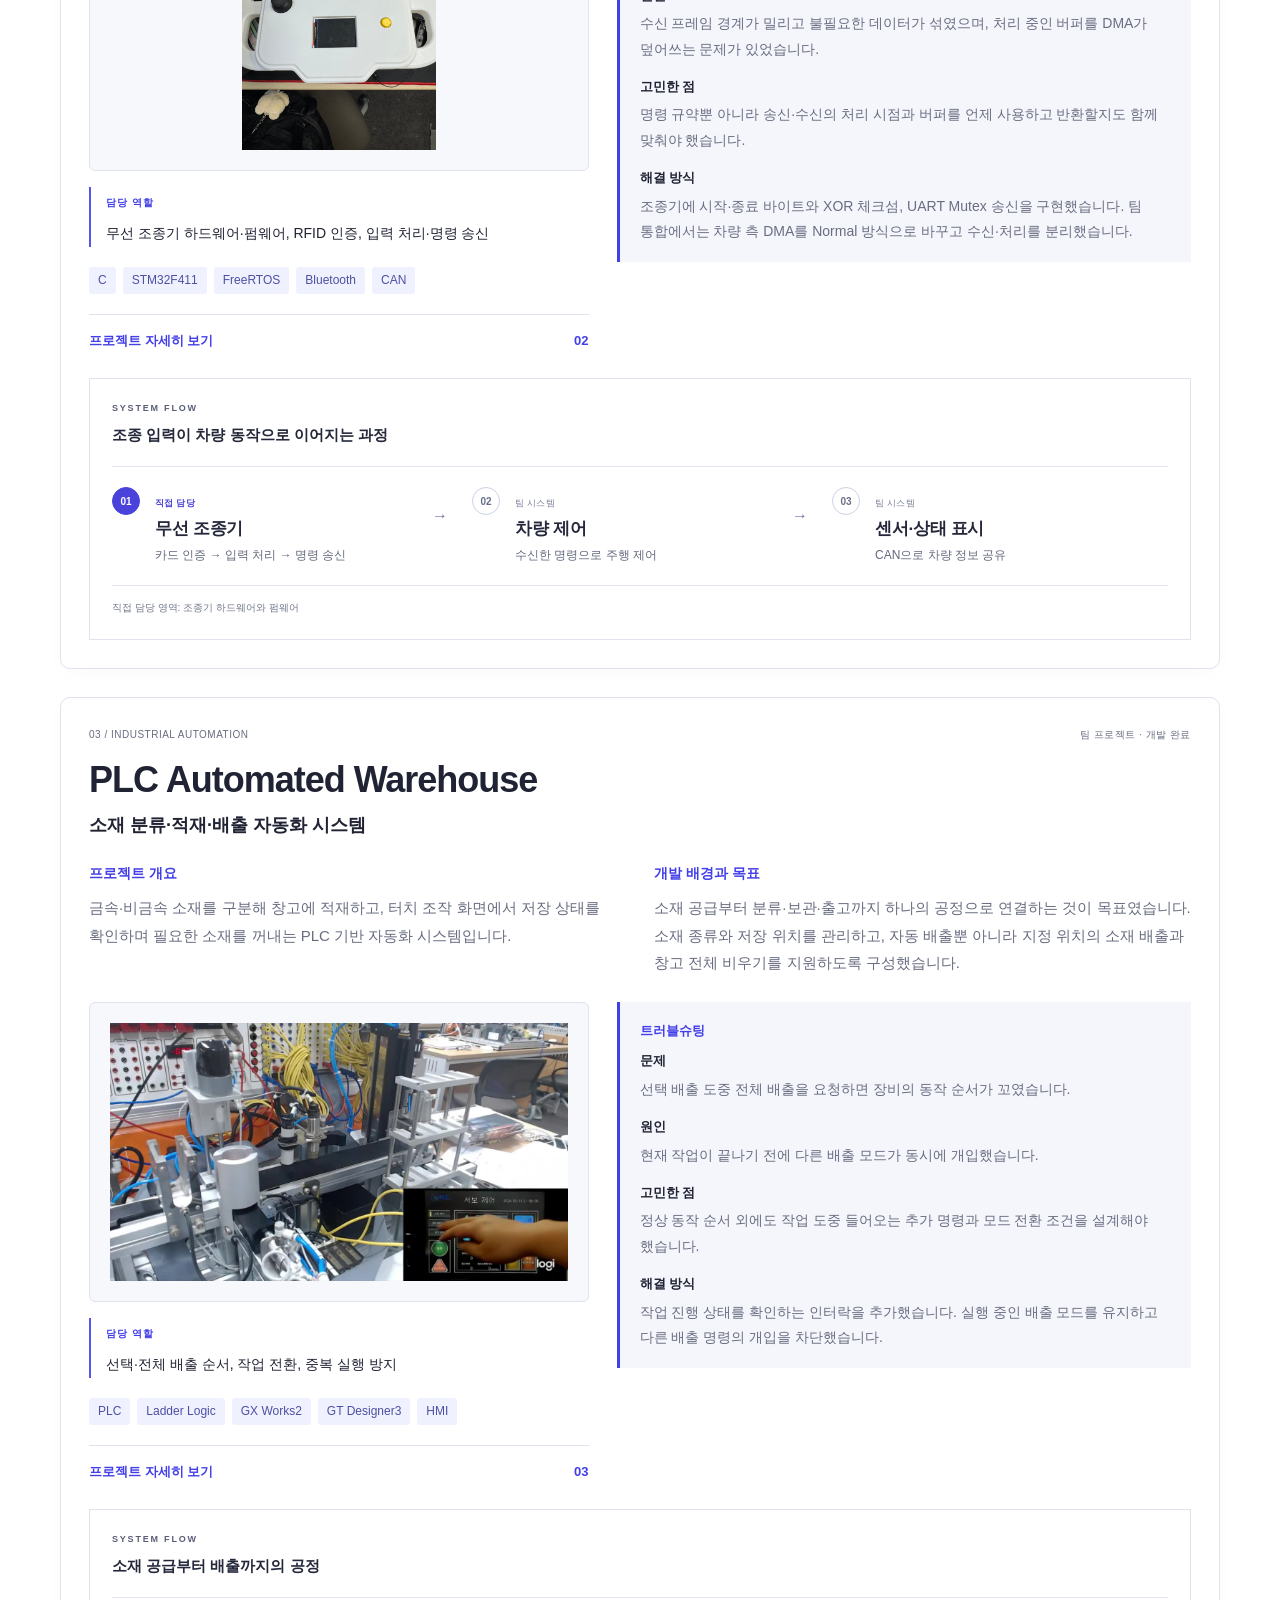
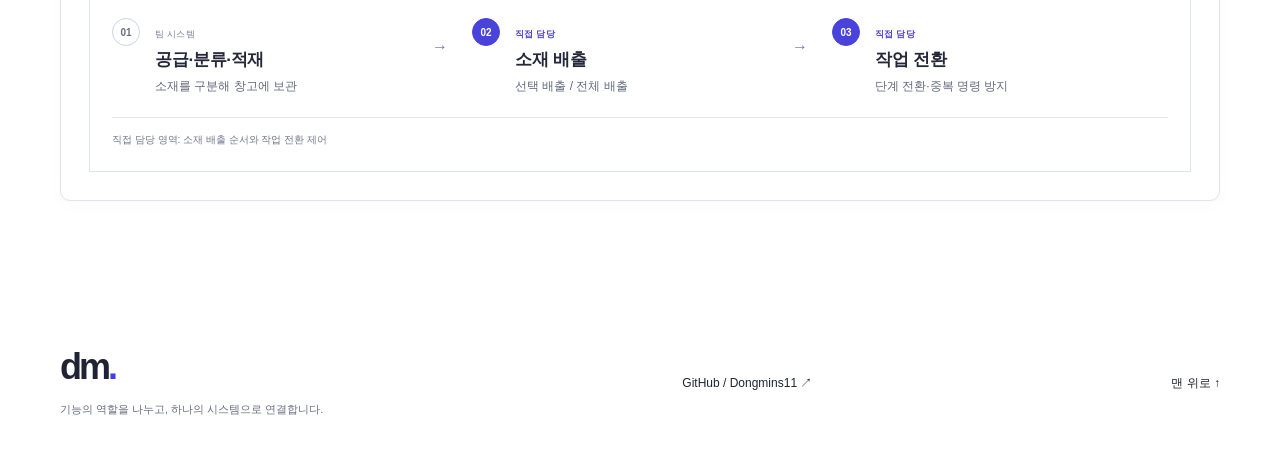
==== commit 32e030ff: "Restore homepage before dedicated technology stack section" ====
--- a/index.html
+++ b/index.html
@@ -10,21 +10,9 @@
 .mf-feature{grid-template-columns:1fr;gap:16px}.mf-copy{max-width:950px}.mf-copy h2{margin:6px 0 12px}.mf-tags{margin:12px 0}.mf-actions{margin:12px 0 4px}.mf-summary{line-height:1.7}.mf-heading{margin-bottom:20px}.mf-copy h2 br{display:none}.mf-copy h2{font-size:34px}.mf-copy h2 br:after{content:' '}.mf-lead br{display:none}.mf-scenes{display:grid;grid-template-columns:1.5fr 1fr;gap:20px;align-items:stretch}.mf-scenes .mf-cover img{height:440px;aspect-ratio:auto;object-fit:cover}.mf-real img{object-position:center 35%}.mf-sim img{object-position:center}.mf-scenes .mf-cover>span{font-weight:600}
 @media(max-width:850px){.mf-scenes .mf-cover img{height:340px}.mf-copy h2{font-size:29px}}
 @media(max-width:600px){.mf-scenes{grid-template-columns:1fr;gap:16px}.mf-scenes .mf-real img{height:auto;aspect-ratio:7/5;object-fit:contain}.mf-scenes .mf-sim img{height:210px}.mf-copy h2{font-size:27px}.mf-copy h2 br{display:block}.mf-cover>span{padding:12px;font-size:12px}}
-</style><style>.poco-achievement{display:inline-block;margin:12px 0;padding:8px 12px;border:1px solid #bcd5c8;background:#edf7f1;color:#225d43;border-radius:6px;font-size:14px;font-weight:700;line-height:1.7}.project-copy .tags{gap:7px}.project-copy .tags li{font-size:12px}</style><style>
-.tech-section{padding:40px 0;background:#f6f7fc;border-block:1px solid #e0e3ee;scroll-margin-top:100px}
-.tech-section .section-heading{margin-bottom:18px}.tech-section .section-heading>p{font-size:16px}
-.tech-grid{display:grid;grid-template-columns:1fr;gap:0}
-.tech-group{display:grid;grid-template-columns:165px minmax(0,1fr);gap:14px;align-items:start;padding:12px 0;border-bottom:1px solid #e0e3ee;min-width:0}
-.tech-group:last-child{border-bottom:0}.tech-group h3{font-size:15px;line-height:26px;margin:0;font-weight:700}
-.tech-badges{display:flex;flex-wrap:wrap;gap:7px 6px;list-style:none;padding:0;margin:0}
-.tech-badges li{display:flex;max-width:100%;padding:0;margin:0}.tech-badges img{display:block;height:26px;width:auto;max-width:100%}
-.site-header nav{gap:16px;white-space:nowrap}
-@media(max-width:1100px){.site-header{flex-wrap:wrap;height:auto;padding-block:12px;gap:12px}.site-header nav{order:3;width:100%;margin:0;justify-content:space-between}.site-header .pdf-save{margin-left:auto}}
-@media(max-width:700px){.tech-section{padding:30px 0;scroll-margin-top:145px}.tech-group{grid-template-columns:1fr;gap:7px;padding:11px 0}.tech-section .section-heading{display:block}.tech-section .section-heading>p{margin-top:6px;font-size:14px}.site-header nav{overflow-x:auto;justify-content:flex-start;gap:18px;padding:4px 0 8px}.site-header nav a{font-size:14px;flex-shrink:0}.tech-badges{gap:6px}}
-@media print{.tech-section{padding:24px 0}.tech-group{break-inside:avoid}.tech-badges img{height:26px}}
-</style></head><body><a class="skip" href="#main">본문으로 이동</a>
-<header class="site-header"><a aria-label="신동민 포트폴리오 홈" class="wordmark" href="#top">dm<span>.</span></a><nav aria-label="주 메뉴"><a href="#about">프로필</a><a href="#journey">Experience</a><a href="#tech-stack">기술스택</a><a href="#main-project">메인 프로젝트</a><a href="#completed-projects">완료 프로젝트</a></nav><a class="pdf-save" href="assets/home/Shin-Dongmin-Portfolio.pdf" id="print-home" rel="noopener" target="_blank">포트폴리오 PDF ↗</a></header>
-<main id="main"><section class="hero" id="about"><div class="wrap"><div class="hero-top" id="top"><span>SHIN DONGMIN / PORTFOLIO</span><span>SOFTWARE · EMBEDDED · ROBOTICS</span></div><div class="hero-layout"><div class="hero-copy"><p class="eyebrow">소프트웨어에서, 장치의 움직임까지.</p><h1>소프트웨어를<br/><em>장치의 동작</em>으로 연결합니다.</h1><p class="hero-description">게임 개발·출시 경험을 바탕으로 임베디드·로봇 소프트웨어를 개발하는 신동민입니다. 스마트팜 프로젝트에서 예찰 작업 생성과 운송 로봇의 주행·도킹·인계 통합을 담당했습니다.</p><div class="hero-actions"><a class="button primary" href="#main-project">프로젝트 둘러보기 <span>↓</span></a><a class="button" href="https://github.com/Dongmins11" rel="noopener noreferrer" target="_blank">GitHub ↗</a></div></div><aside class="profile-card"><div class="portrait"><img alt="개발자 신동민의 프로필 사진" height="1422" src="assets/portrait.png" width="1106"/></div><div class="profile-caption"><h2>신동민 <span>Shin Dongmin</span></h2><p>Software Developer</p></div><div class="profile-note">Many Farm · 예찰·운송 로봇 개발</div></aside></div><div class="hero-summary"><div><span>APPLICATION</span><p>게임·서비스 개발 경험</p></div><div><span>EMBEDDED</span><p>센서·모니터암·조종기 제어</p></div><div><span>ROBOTICS</span><p>자율주행·작업 흐름 설계</p></div><a aria-label="기술스택으로 이동" href="#tech-stack">다음으로 <span>↓</span></a></div></div></section><section class="journey-section" id="journey"><div class="wrap journey-grid"><div class="journey-intro"><p class="eyebrow">01 / EXPERIENCE</p><h2>Experience</h2><p>실무 개발과 출시 경험에서<br/>임베디드·로봇 프로젝트까지.</p></div><ol class="timeline"><li><span class="date">2024.05 — 2025.02</span><h3>이지테크핀 · Unity 클라이언트 개발</h3><p>모바일 게임 기능 개발 · API 연동 · 결제·광고 오류 대응</p></li><li><span class="date">2025.02 — 2025.09</span><h3>3인 인디게임 팀 · 개발 전담</h3><p>전체 프로그래밍·구조 설계 전담 · 모바일 게임 출시</p></li><li><span class="date">2026 — PRESENT</span><h3>임베디드·로봇 프로젝트</h3><p>장치 제어·시스템 통합 · 스마트팜 예찰·운송 로봇 개발</p></li></ol></div></section><section aria-labelledby="tech-title" class="tech-section" id="tech-stack"><div class="wrap"><span aria-hidden="true" id="skills"></span><div class="section-heading"><div><p class="eyebrow">02 / TECH STACK &amp; TOOLS</p><h2 id="tech-title">기술스택</h2></div></div><div class="tech-grid"><article class="tech-group"><h3>언어</h3><ul class="tech-badges"><li><img alt="C" height="26" src="assets/home/tech/badge-0-0.svg"/></li><li><img alt="C++" height="26" src="assets/home/tech/badge-0-1.svg"/></li><li><img alt="C#" height="26" src="assets/home/tech/badge-0-2.svg"/></li><li><img alt="Python" height="26" src="assets/home/tech/badge-0-3.svg"/></li></ul></article><article class="tech-group"><h3>로봇 · 자율주행</h3><ul class="tech-badges"><li><img alt="ROS 2 Jazzy" height="26" src="assets/home/tech/badge-1-0.svg"/></li><li><img alt="Nav2" height="26" src="assets/home/tech/badge-1-1.svg"/></li><li><img alt="FollowPath" height="26" src="assets/home/tech/badge-1-2.svg"/></li><li><img alt="AMCL" height="26" src="assets/home/tech/badge-1-3.svg"/></li><li><img alt="TF2" height="26" src="assets/home/tech/badge-1-4.svg"/></li><li><img alt="Odometry" height="26" src="assets/home/tech/badge-1-5.svg"/></li></ul></article><article class="tech-group"><h3>임베디드</h3><ul class="tech-badges"><li><img alt="STM32" height="26" src="assets/home/tech/badge-2-0.svg"/></li><li><img alt="STM32 HAL" height="26" src="assets/home/tech/badge-2-1.svg"/></li><li><img alt="FreeRTOS" height="26" src="assets/home/tech/badge-2-2.svg"/></li><li><img alt="Raspberry Pi" height="26" src="assets/home/tech/badge-2-3.svg"/></li></ul></article><article class="tech-group"><h3>PLC · 산업 자동화</h3><ul class="tech-badges"><li><img alt="PLC" height="26" src="assets/home/tech/badge-5-0.svg"/></li><li><img alt="Ladder Logic" height="26" src="assets/home/tech/badge-5-1.svg"/></li><li><img alt="GX Works2" height="26" src="assets/home/tech/badge-5-2.svg"/></li><li><img alt="GT Designer3" height="26" src="assets/home/tech/badge-5-3.svg"/></li></ul></article><article class="tech-group"><h3>GUI · Windows</h3><ul class="tech-badges"><li><img alt="Streamlit" height="26" src="assets/home/tech/badge-4-2.svg"/></li><li><img alt="PyQt5" height="26" src="assets/home/tech/badge-4-0.svg"/></li><li><img alt="Qt Designer" height="26" src="assets/home/tech/badge-8-0.svg"/></li><li><img alt="MFC" height="26" src="assets/home/tech/badge-3-4.svg"/></li><li><img alt="Win32 API" height="26" src="assets/home/tech/badge-3-3.svg"/></li></ul></article><article class="tech-group"><h3>그래픽스</h3><ul class="tech-badges"><li><img alt="Unity" height="26" src="assets/home/tech/badge-3-0.svg"/></li><li><img alt="DirectX 9" height="26" src="assets/home/tech/badge-3-1.svg"/></li><li><img alt="DirectX 11" height="26" src="assets/home/tech/badge-3-2.svg"/></li><li><img alt="OpenCV" height="26" src="assets/home/tech/badge-4-4.svg"/></li></ul></article><article class="tech-group"><h3>데이터 · 시각화</h3><ul class="tech-badges"><li><img alt="NumPy" height="26" src="assets/home/tech/badge-8-1.svg"/></li><li><img alt="pandas" height="26" src="assets/home/tech/badge-8-2.svg"/></li><li><img alt="Plotly" height="26" src="assets/home/tech/badge-4-3.svg"/></li></ul></article><article class="tech-group"><h3>개발 환경</h3><ul class="tech-badges"><li><img alt="Linux" height="26" src="assets/home/tech/badge-6-0.svg"/></li><li><img alt="Visual Studio" height="26" src="assets/home/tech/badge-6-1.svg"/></li><li><img alt="Visual Studio Code" height="26" src="assets/home/tech/badge-6-2.svg"/></li><li><img alt="IntelliJ IDEA" height="26" src="assets/home/tech/badge-6-3.svg"/></li><li><img alt="CMake" height="26" src="assets/home/tech/badge-8-3.svg"/></li><li><img alt="Ninja" height="26" src="assets/home/tech/badge-8-4.svg"/></li><li><img alt="GNU Arm Toolchain" height="26" src="assets/home/tech/badge-8-5.svg"/></li></ul></article><article class="tech-group"><h3>협업 도구</h3><ul class="tech-badges"><li><img alt="Git" height="26" src="assets/home/tech/badge-7-0.svg"/></li><li><img alt="GitHub" height="26" src="assets/home/tech/badge-7-1.svg"/></li><li><img alt="Plastic SCM" height="26" src="assets/home/tech/badge-7-2.svg"/></li><li><img alt="TortoiseSVN" height="26" src="assets/home/tech/badge-7-3.svg"/></li><li><img alt="Notion" height="26" src="assets/home/tech/badge-7-4.svg"/></li><li><img alt="Slack" height="26" src="assets/home/tech/badge-7-5.svg"/></li><li><img alt="Discord" height="26" src="assets/home/tech/badge-7-6.svg"/></li><li><img alt="Jira" height="26" src="assets/home/tech/badge-7-7.svg"/></li></ul></article></div></div></section><section class="ongoing-section" id="main-project"><div class="wrap"><div class="mf-heading"><p class="eyebrow">03 / MAIN PROJECT</p><span>2026.09–11 · 팀 7명 · 개발 완료</span></div>
+</style><style>.poco-achievement{display:inline-block;margin:12px 0;padding:8px 12px;border:1px solid #bcd5c8;background:#edf7f1;color:#225d43;border-radius:6px;font-size:14px;font-weight:700;line-height:1.7}.project-copy .tags{gap:7px}.project-copy .tags li{font-size:12px}</style></head><body><a class="skip" href="#main">본문으로 이동</a>
+<header class="site-header"><a aria-label="신동민 포트폴리오 홈" class="wordmark" href="#top">dm<span>.</span></a><nav aria-label="주 메뉴"><a href="#about">프로필</a><a href="#journey">Experience</a><a href="#skills">기술 역량</a><a href="#main-project">메인 프로젝트</a><a href="#completed-projects">완료 프로젝트</a></nav><a class="pdf-save" href="assets/home/Shin-Dongmin-Portfolio.pdf" id="print-home" rel="noopener" target="_blank">포트폴리오 PDF ↗</a></header>
+<main id="main"><section class="hero" id="about"><div class="wrap"><div class="hero-top" id="top"><span>SHIN DONGMIN / PORTFOLIO</span><span>SOFTWARE · EMBEDDED · ROBOTICS</span></div><div class="hero-layout"><div class="hero-copy"><p class="eyebrow">소프트웨어에서, 장치의 움직임까지.</p><h1>소프트웨어를<br/><em>장치의 동작</em>으로 연결합니다.</h1><p class="hero-description">게임 개발·출시 경험을 바탕으로 임베디드·로봇 소프트웨어를 개발하는 신동민입니다. 스마트팜 프로젝트에서 예찰 작업 생성과 운송 로봇의 주행·도킹·인계 통합을 담당했습니다.</p><div aria-label="주요 기술스택" class="intro-stack"><span>C / C++</span><span>C# · Unity</span><span>Python</span><span>ROS 2 · Nav2</span><span>STM32 · FreeRTOS</span><span>PyQt</span><span>Git · Linux</span></div><div class="hero-actions"><a class="button primary" href="#main-project">프로젝트 둘러보기 <span>↓</span></a><a class="button" href="https://github.com/Dongmins11" rel="noopener noreferrer" target="_blank">GitHub ↗</a></div></div><aside class="profile-card"><div class="portrait"><img alt="개발자 신동민의 프로필 사진" height="1422" src="assets/portrait.png" width="1106"/></div><div class="profile-caption"><h2>신동민 <span>Shin Dongmin</span></h2><p>Software Developer</p></div><div class="profile-note">Many Farm · 예찰·운송 로봇 개발</div></aside></div><div class="hero-summary"><div><span>APPLICATION</span><p>게임·서비스 개발 경험</p></div><div><span>EMBEDDED</span><p>센서·모니터암·조종기 제어</p></div><div><span>ROBOTICS</span><p>자율주행·작업 흐름 설계</p></div><a aria-label="기술 역량으로 이동" href="#skills">다음으로 <span>↓</span></a></div></div></section><section class="journey-section" id="journey"><div class="wrap journey-grid"><div class="journey-intro"><p class="eyebrow">01 / EXPERIENCE</p><h2>Experience</h2><p>실무 개발과 출시 경험에서<br/>임베디드·로봇 프로젝트까지.</p></div><ol class="timeline"><li><span class="date">2024.05 — 2025.02</span><h3>이지테크핀 · Unity 클라이언트 개발</h3><p>모바일 게임 기능 개발 · API 연동 · 결제·광고 오류 대응</p></li><li><span class="date">2025.02 — 2025.09</span><h3>3인 인디게임 팀 · 개발 전담</h3><p>전체 프로그래밍·구조 설계 전담 · 모바일 게임 출시</p></li><li><span class="date">2026 — PRESENT</span><h3>임베디드·로봇 프로젝트</h3><p>장치 제어·시스템 통합 · 스마트팜 예찰·운송 로봇 개발</p></li></ol></div></section><section class="skills-section wrap" id="skills"><div class="section-heading"><div><p class="eyebrow">02 / APPLIED EXPERIENCE</p><h2>프로젝트 기반 적용 경험</h2></div><p>기술 분야별 주요 구현 내용</p></div><div class="capabilities experience-list"><article><h3>임베디드·장치 제어</h3><p class="experience-projects"><a href="kickcan.html">KICK-CAN</a><span aria-hidden="true"> · </span><a href="poco.html">POCO</a></p><ul><li>STM32 조종기의 RFID 인증·조이스틱 입력 처리·Bluetooth 명령 송신 구현</li><li>FreeRTOS 기반 조종기 동작 상태 전환과 입력 처리 구성</li><li>기울기 센서와 PID를 이용한 모니터암 수평 보정 구현</li></ul></article><article><h3>사용자 화면·병렬 처리</h3><p class="experience-projects"><a href="poco.html">POCO</a></p><ul><li>PyQt 기반 자세 코칭 화면과 사용자 설정 기능 구현</li><li>Streamlit 기반 자세 분석 리포트 구현</li><li>화면·분석·모니터암 제어 기능 분리, 멀티프로세싱 실행 구조와 코드 통합</li></ul></article><article><h3>로봇 주행·시스템 통합</h3><p class="experience-projects"><a href="manyfarm/index.html">Many Farm · 다중 로봇 협업 스마트팜</a></p><ul><li>ROS 2·Nav2 기반 그래프 주행과 도착·정지 판정 연결</li><li>RGB-D 관측을 수확 작업 영역과 정차 위치로 변환</li><li>운송 로봇의 마커·LiDAR 도킹과 인계·배출 상태 전환 구현</li></ul></article><article><h3>산업 자동화·순서 제어</h3><p class="experience-projects"><a href="plc.html">PLC 자동화 창고</a></p><ul><li>선택한 창고 위치의 소재 배출과 전체 배출 기능 구현</li><li>소재 배출 순서와 작업 단계 전환 로직 설계</li><li>작업 중 중복 명령을 방지하는 제어 로직 구현</li></ul></article></div></section><section class="ongoing-section" id="main-project"><div class="wrap"><div class="mf-heading"><p class="eyebrow">03 / MAIN PROJECT</p><span>2026.09–11 · 팀 7명 · 개발 완료</span></div>
 <div class="mf-feature"><div class="mf-copy"><p class="mini-label">ROBOTICS / SMART FARM</p><h2>ManyFarm <br/>다중 로봇 협업 스마트팜</h2><p class="mf-lead">예찰이 만든 작업을 수확으로,<br/>수확물을 운송·선별로 연결합니다.</p><p class="mf-summary">실물 로봇·웹 관제·Isaac Sim을 연결한 프로젝트에서 <strong>예찰 개발과 후반 운송 통합</strong>을 담당했습니다.</p><div class="mf-tags"><span>ROS 2</span><span>Nav2</span><span>Python</span><span>RGB-D</span><span>LiDAR</span></div><div class="mf-actions"><a class="button primary" href="manyfarm/index.html">프로젝트 상세 보기 ↗</a><a class="mf-repo" href="https://github.com/Dongmins11/ManyFarm">GitHub 저장소 ↗</a></div></div><div class="mf-scenes"><a class="mf-cover mf-real" href="manyfarm/index.html#overview"><img alt="실제 시험 공간의 예찰·수확·운송 로봇과 선별장" src="assets/home/real.jpg"/><span>실물 구현 · 다중 로봇 스마트팜 <b>↗</b></span></a><a class="mf-cover mf-sim" href="manyfarm/index.html#overview"><img alt="ManyFarm Isaac Sim 가상 농장의 재배 구역과 로봇" src="assets/home/farm.jpg"/><span>시뮬레이션 · Isaac Sim <b>↗</b></span></a></div></div>
 <div class="mf-work-grid"><a class="mf-work" href="manyfarm/index.html#scout"><div class="mf-work-image"><img alt="과실 ID와 수량을 묶은 예찰 작업 윈도우" loading="lazy" src="assets/home/scout.jpg"/></div><div class="mf-work-copy"><span>01 / 예찰 개발</span><h3>관측 결과를 수확 작업으로 <b>↗</b></h3><p>정지 관측 → 과실 매칭 → 윈도우·정차점 생성</p></div></a><a class="mf-work" href="manyfarm/index.html#transport"><div class="mf-work-image"><img alt="운송로봇과 수확로봇의 실물 도킹·인계 위치" loading="lazy" src="assets/home/docking.jpg"/></div><div class="mf-work-copy"><span>02 / 후반 운송 통합</span><h3>도착 이후의 동작까지 <b>↗</b></h3><p>주행 → 정밀 도킹 → 인계·하역 → 복귀</p></div></a></div></div></section><section class="projects wrap" id="completed-projects"><div class="section-heading"><div><p class="eyebrow">04 / SELECTED PROJECTS</p><h2>프로젝트 목록<span class="sup">03</span></h2></div><p>무엇을 만들었는지, 그 안에서 무엇을 맡았는지.</p></div>
 <article class="project-row"><header class="project-overview"><div class="meta"><span>01 / AI &amp; EMBEDDED</span><span>4인 팀 · 개발 완료</span></div><h3><a href="poco.html">POCO</a></h3><p class="project-name">AI 자세 코칭 모니터암</p><p class="poco-achievement">🏅 임베디드 소프트웨어 경진대회 결선 진출</p><div class="project-context"><div><h4>프로젝트 개요</h4><p>카메라로 자세를 분석하고 교정 피드백·일일 리포트를 제공하며, 정상 자세에서는 모니터 위치와 수평을 조절하는 AI 자세 코칭 시스템입니다.</p></div><div><h4>개발 배경과 목표</h4><p>자세 안내만으로 바뀌지 않는 작업 환경을 함께 개선하고자 했습니다. 잘못된 자세는 교정을 유도하고, 정상 자세를 기준으로 모니터가 움직이도록 자세 판단과 장치 제어를 연결했습니다.</p></div></div></header><div class="project-body"><div class="project-media"><figure class="project-visual"><a aria-label="POCO 상세 보기" class="project-image poco-image" href="poco.html"><img alt="제작한 POCO 4축 모니터암의 정면과 측면" loading="lazy" src="assets/monitor-arm-cropped.png"/></a></figure><div class="project-copy"><div class="role"><span>담당 역할</span><p>PyQt 화면·리포트, 실행 구조 통합, IMU·PID 모니터암 수평 보정</p></div><ul aria-label="기술 스택" class="tags"><li>Python</li><li>PyQt5</li><li>Streamlit · Plotly</li><li>OpenCV · MediaPipe</li><li>TensorFlow Lite · GRU</li><li>Raspberry Pi 5</li><li>Multiprocessing</li><li>Shared Memory · Queue</li><li>IMU · PID</li><li>I2C · Serial</li></ul><a class="project-link" href="poco.html">프로젝트 자세히 보기 <span>01</span></a></div></div><section class="project-troubleshooting"><h4>트러블슈팅</h4><dl class="trouble-summary"><div><dt>문제</dt><dd>자세 분석·장치 제어 중에도 사용자 입력과 화면 갱신이 이어져야 했습니다.</dd></div><div><dt>원인</dt><dd>시간이 걸리는 분석·제어 작업을 화면 처리와 같은 실행 흐름에 두면 UI가 작업 완료를 기다릴 수 있었습니다.</dd></div><div><dt>고민한 점</dt><dd>화면 응답과 분석 처리량을 나누고, 작업 결과만 안전하게 화면에 전달하는 경계를 설계했습니다.</dd></div><div><dt>해결 방식</dt><dd>카메라는 QThread, 분석·장치 제어는 별도 프로세스로 분리했습니다. 영상은 Shared Memory, 명령·상태는 Queue로 전달하고 UI는 결과 신호로 갱신했습니다.</dd></div></dl></section></div><figure class="process-diagram"><figcaption><span>SYSTEM FLOW</span><strong>자세 정보가 화면과 모니터암으로 이어지는 과정</strong></figcaption><ol><li class=""><span class="step-no">01</span><div><span class="ownership">팀 시스템</span><h4>자세 인식</h4><p>카메라 영상으로 자세 분석</p></div></li><li class="owned"><span class="step-no">02</span><div><span class="ownership">직접 담당</span><h4>화면·기능 통합</h4><p>설정·리포트·분석 결과 연결</p></div></li><li class="owned"><span class="step-no">03</span><div><span class="ownership">직접 담당</span><h4>모니터암 제어</h4><p>기울기 센서와 PID 수평 보정</p></div></li></ol><p class="flow-note">직접 담당 영역: 사용자 화면·리포트 / 실행 구조 통합 / 수평 보정</p></figure></article>
